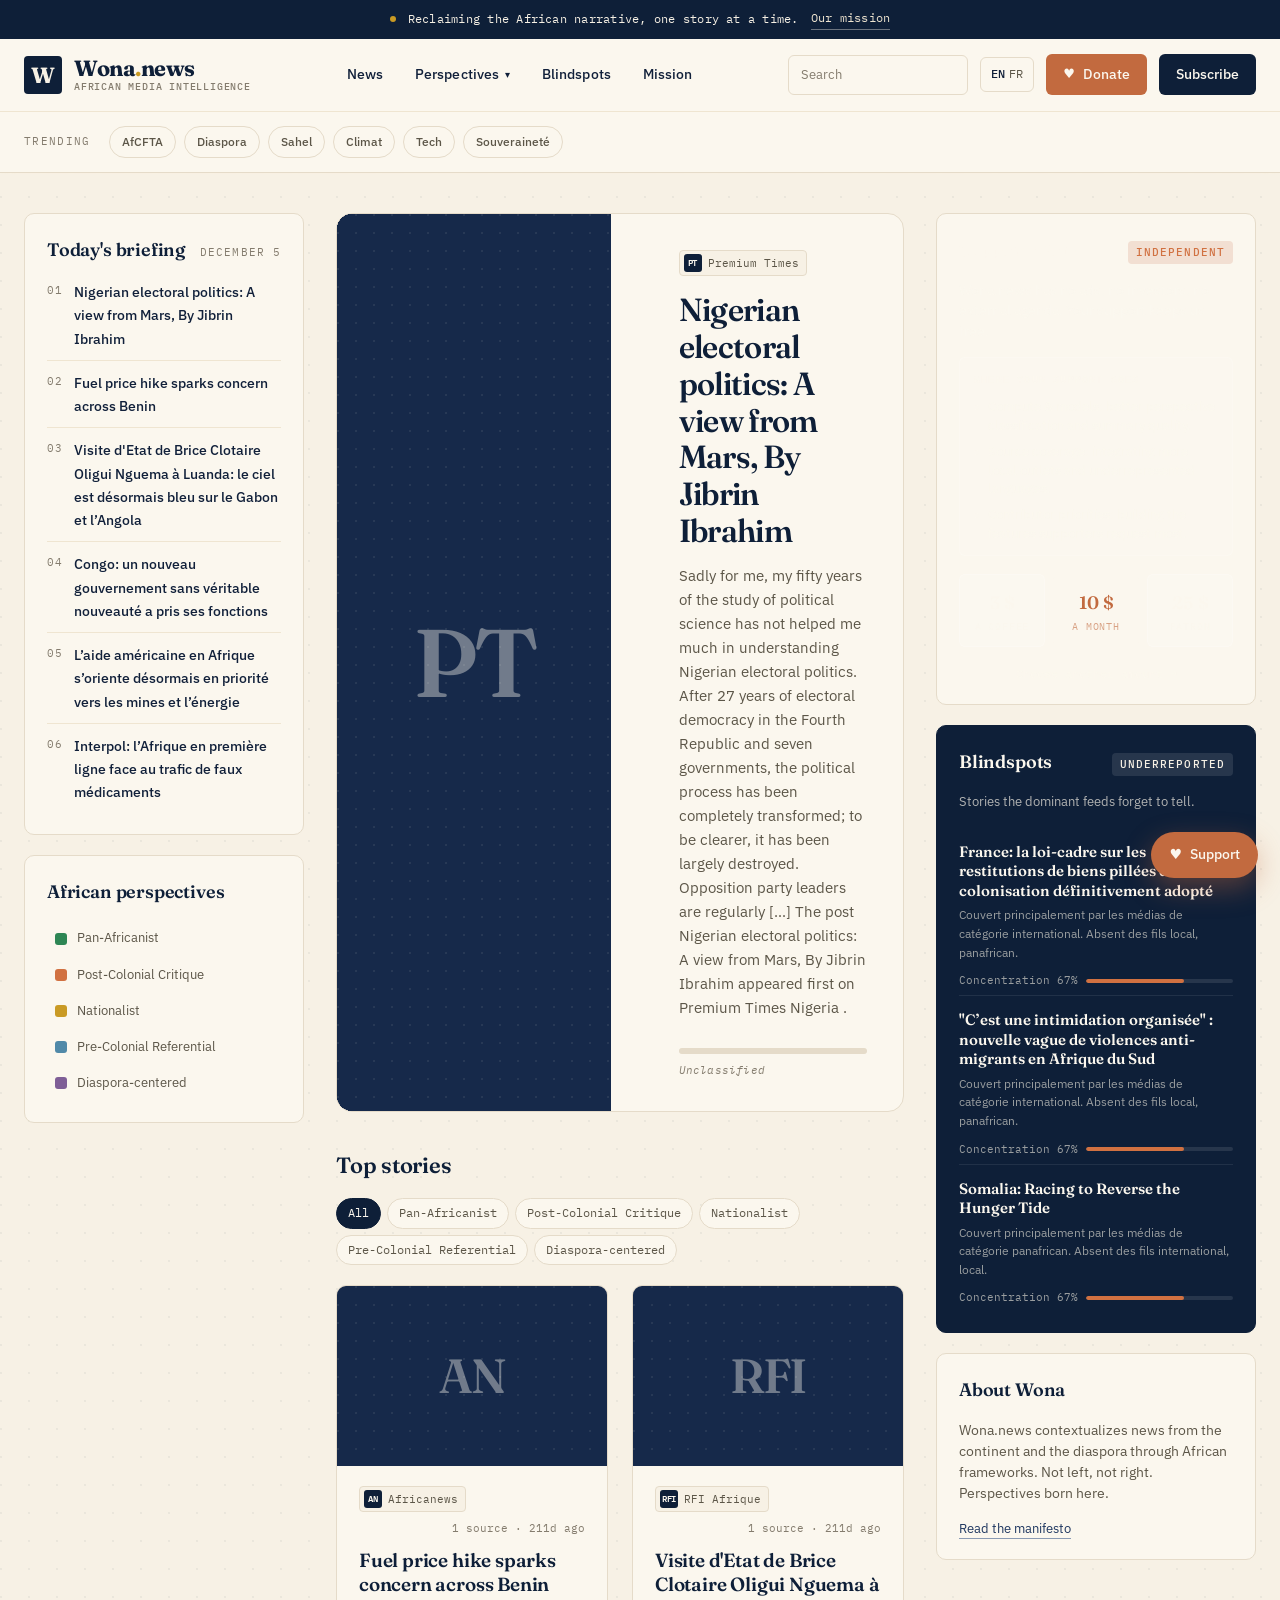
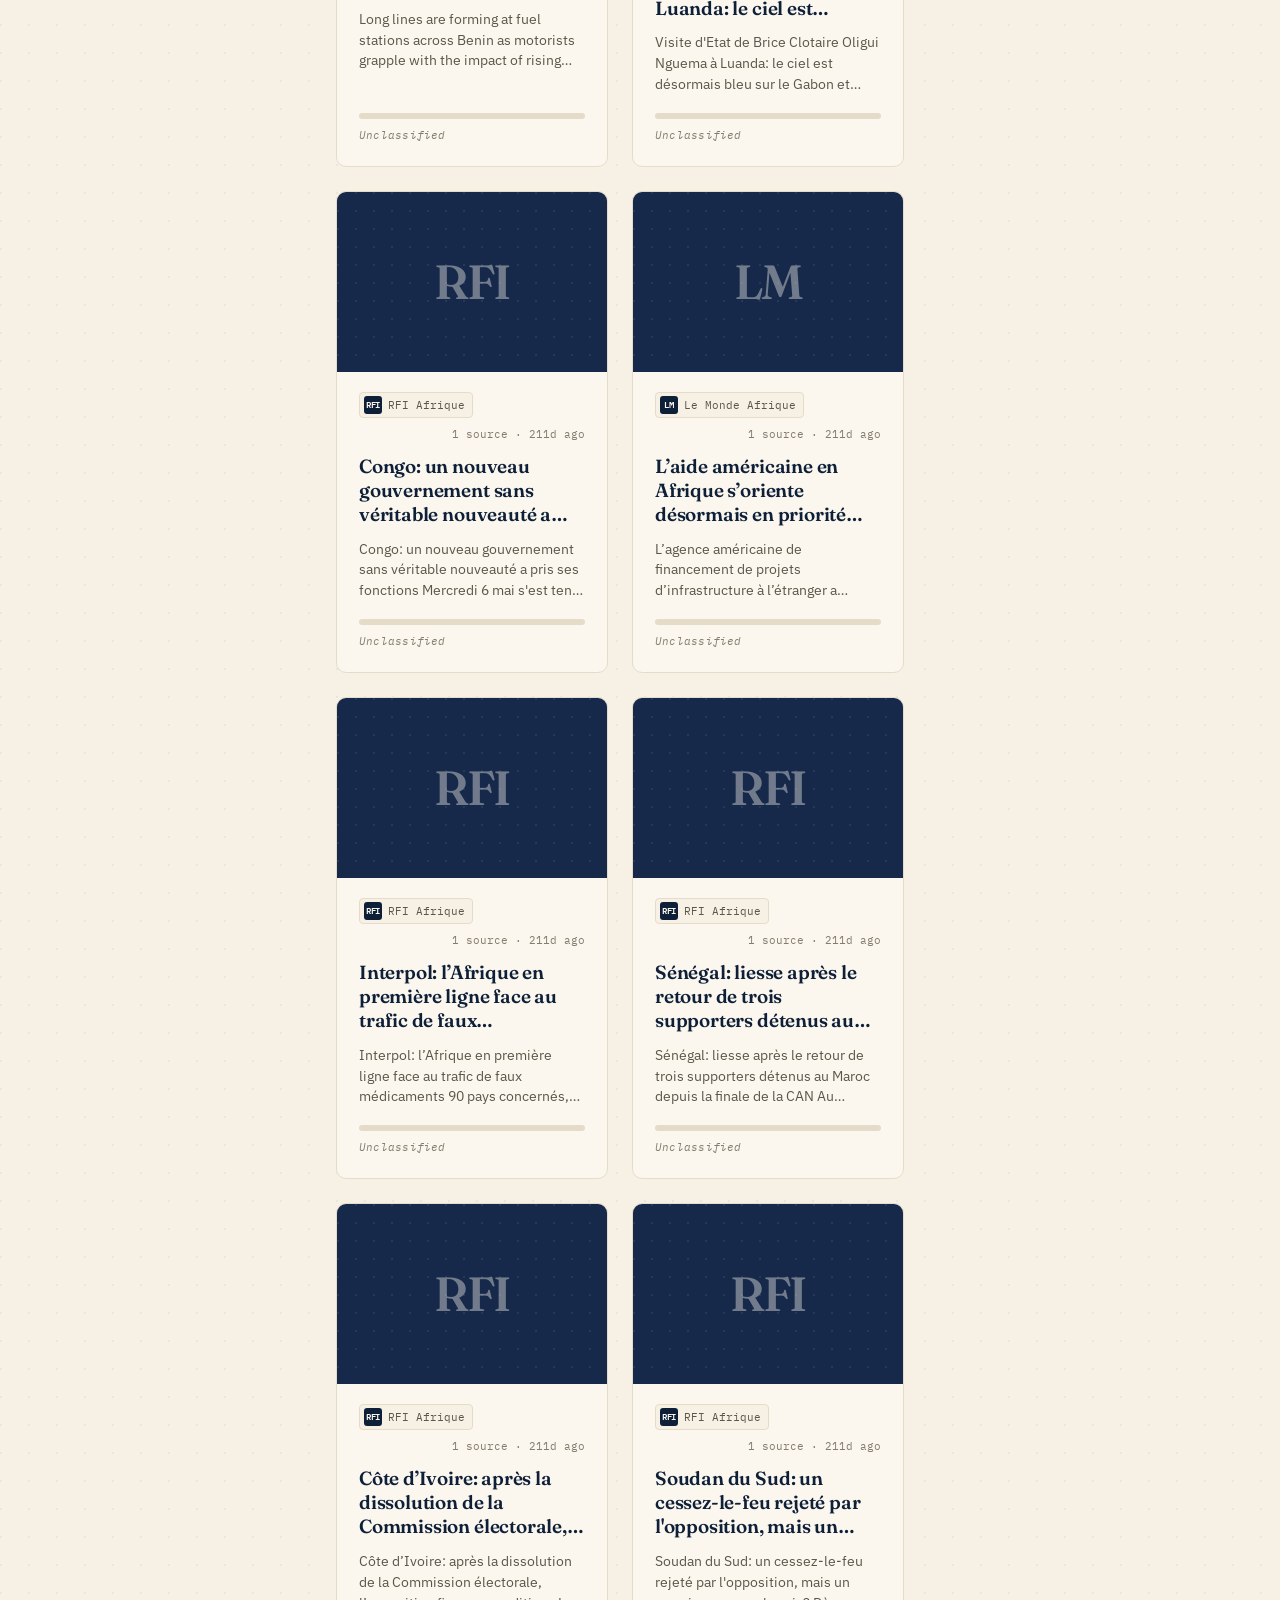
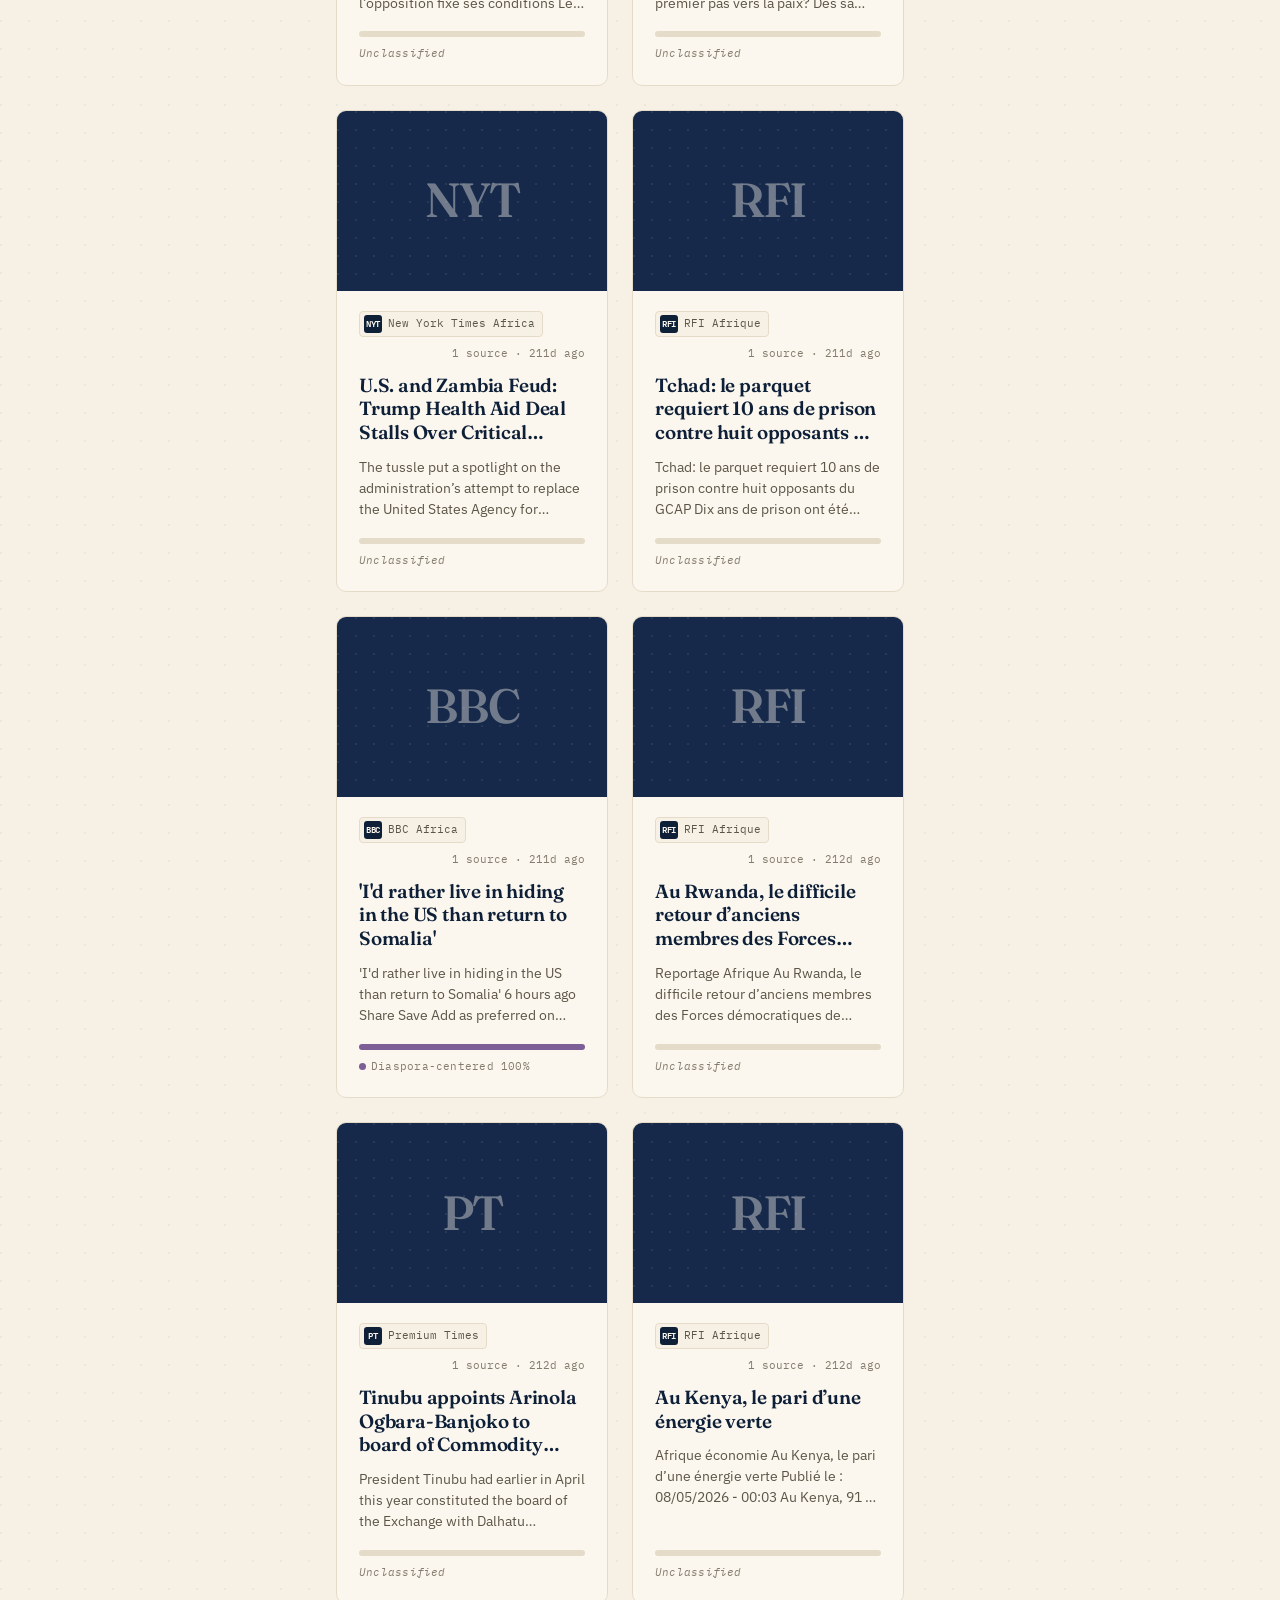
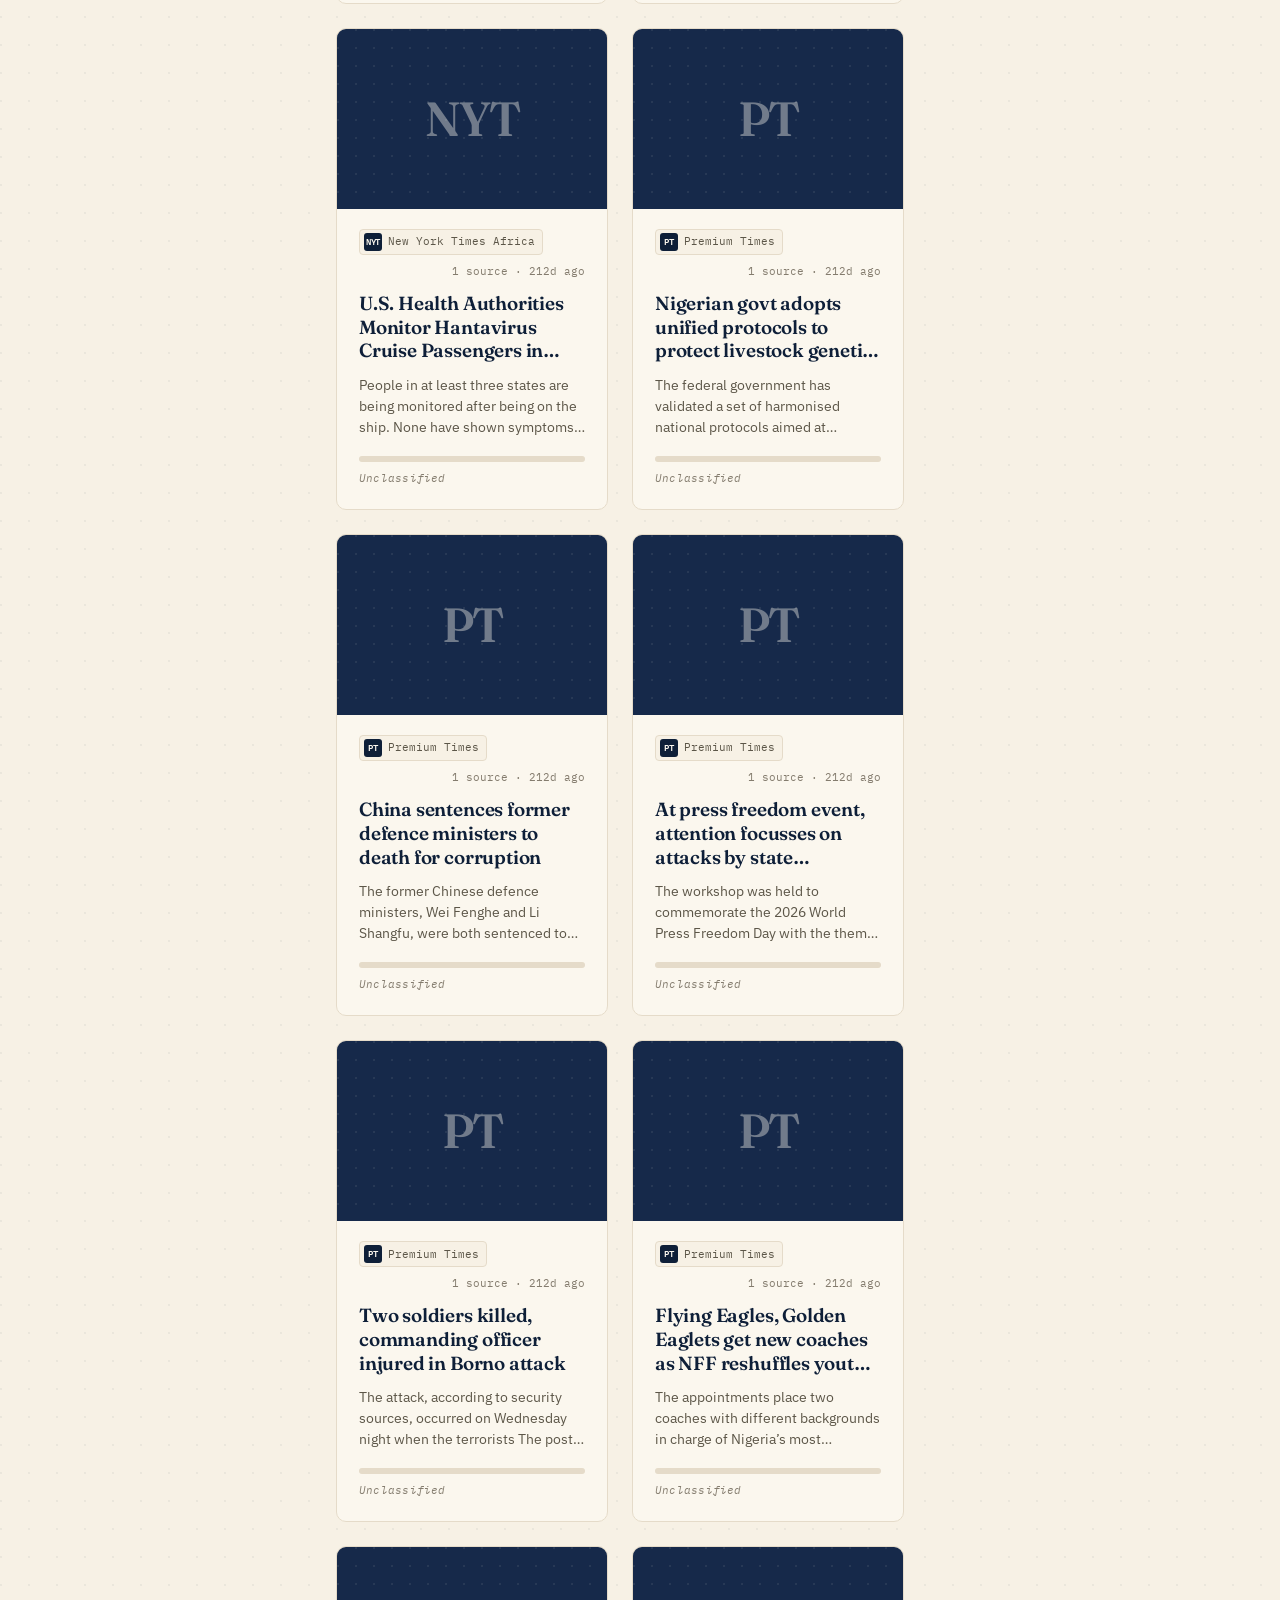
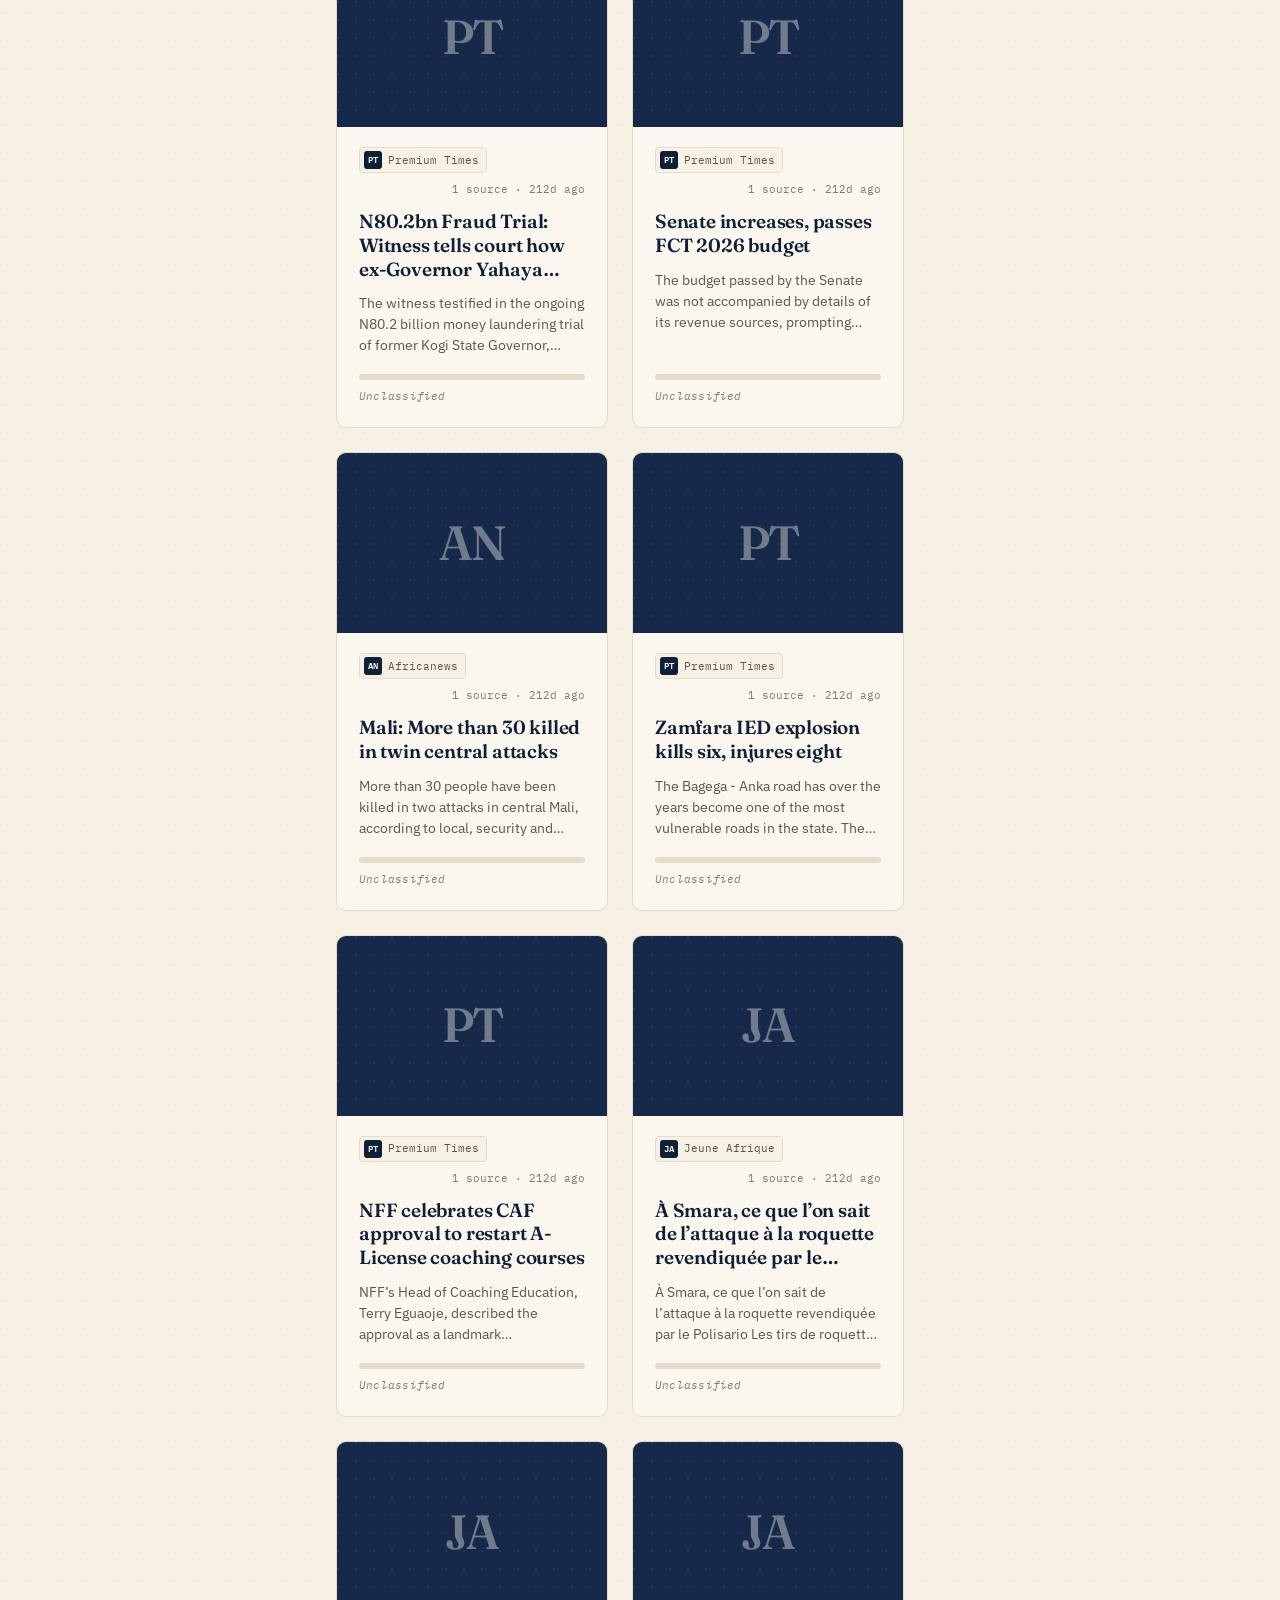
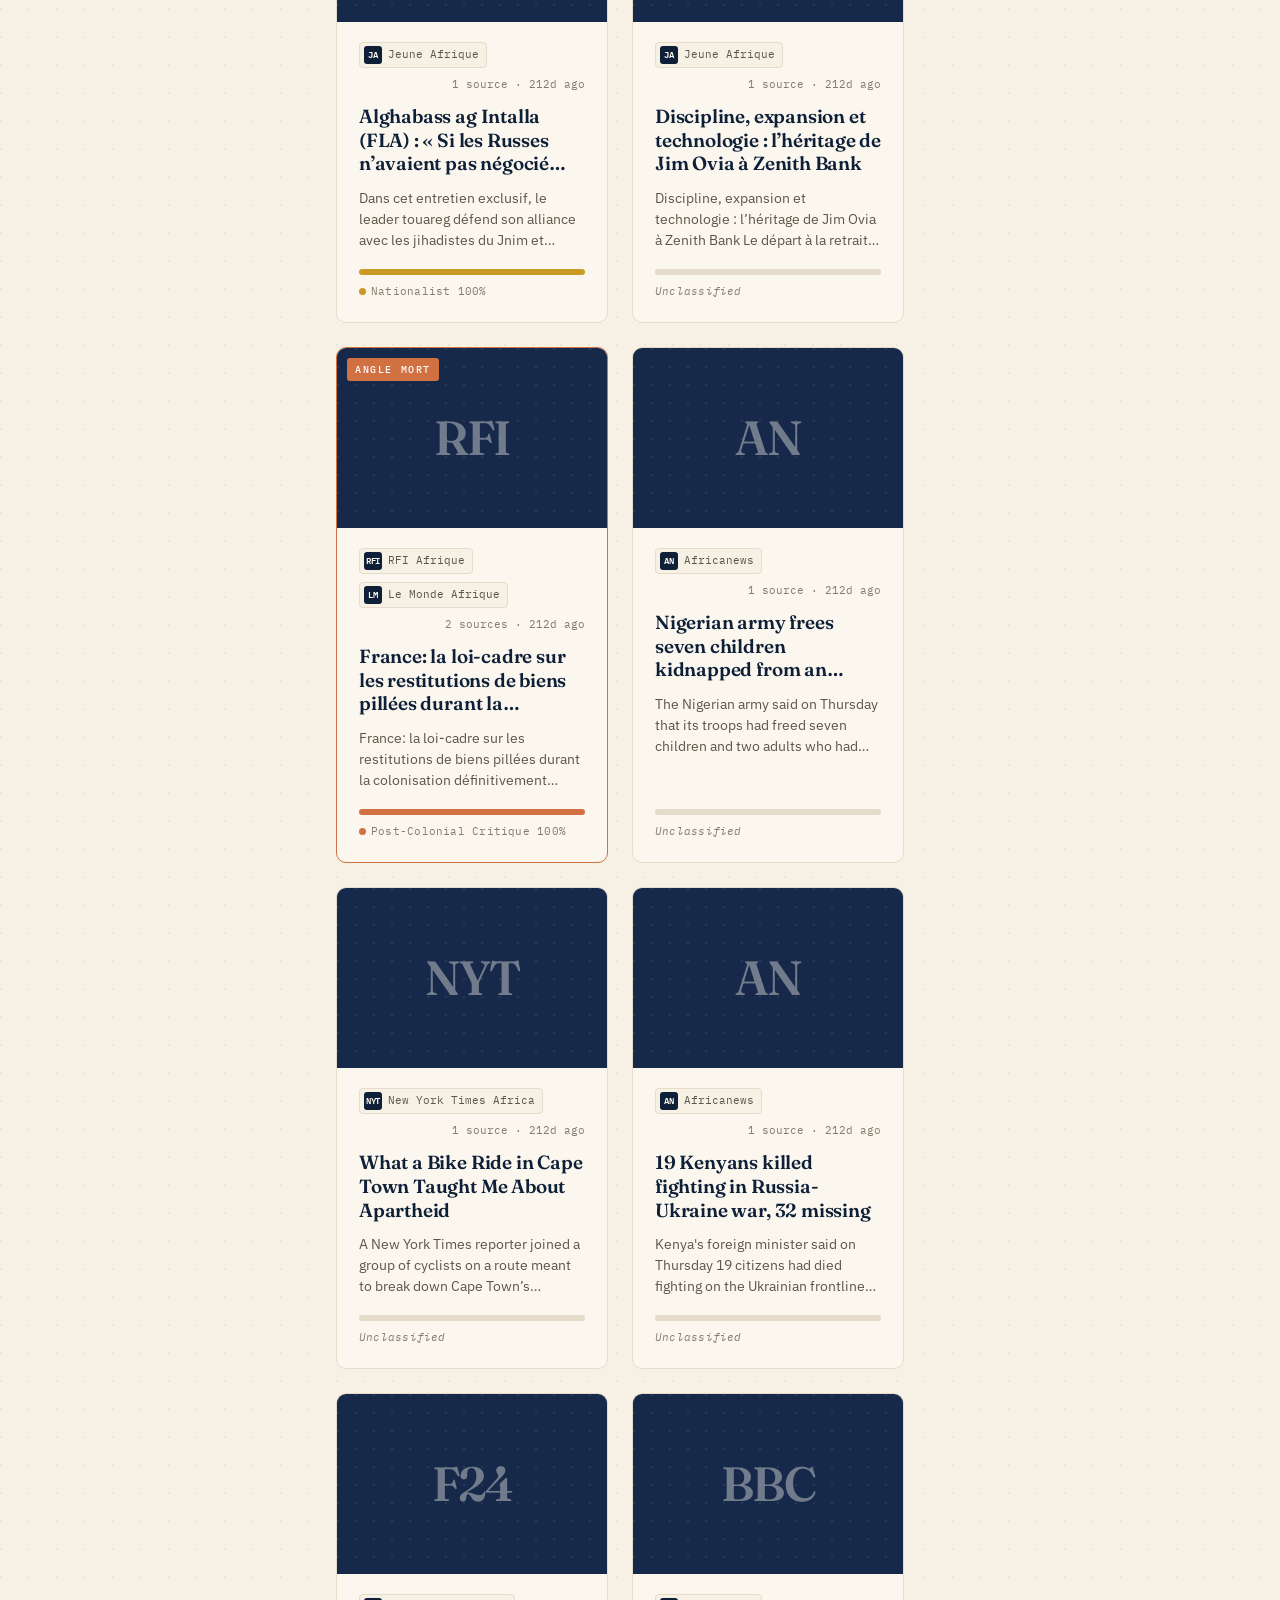
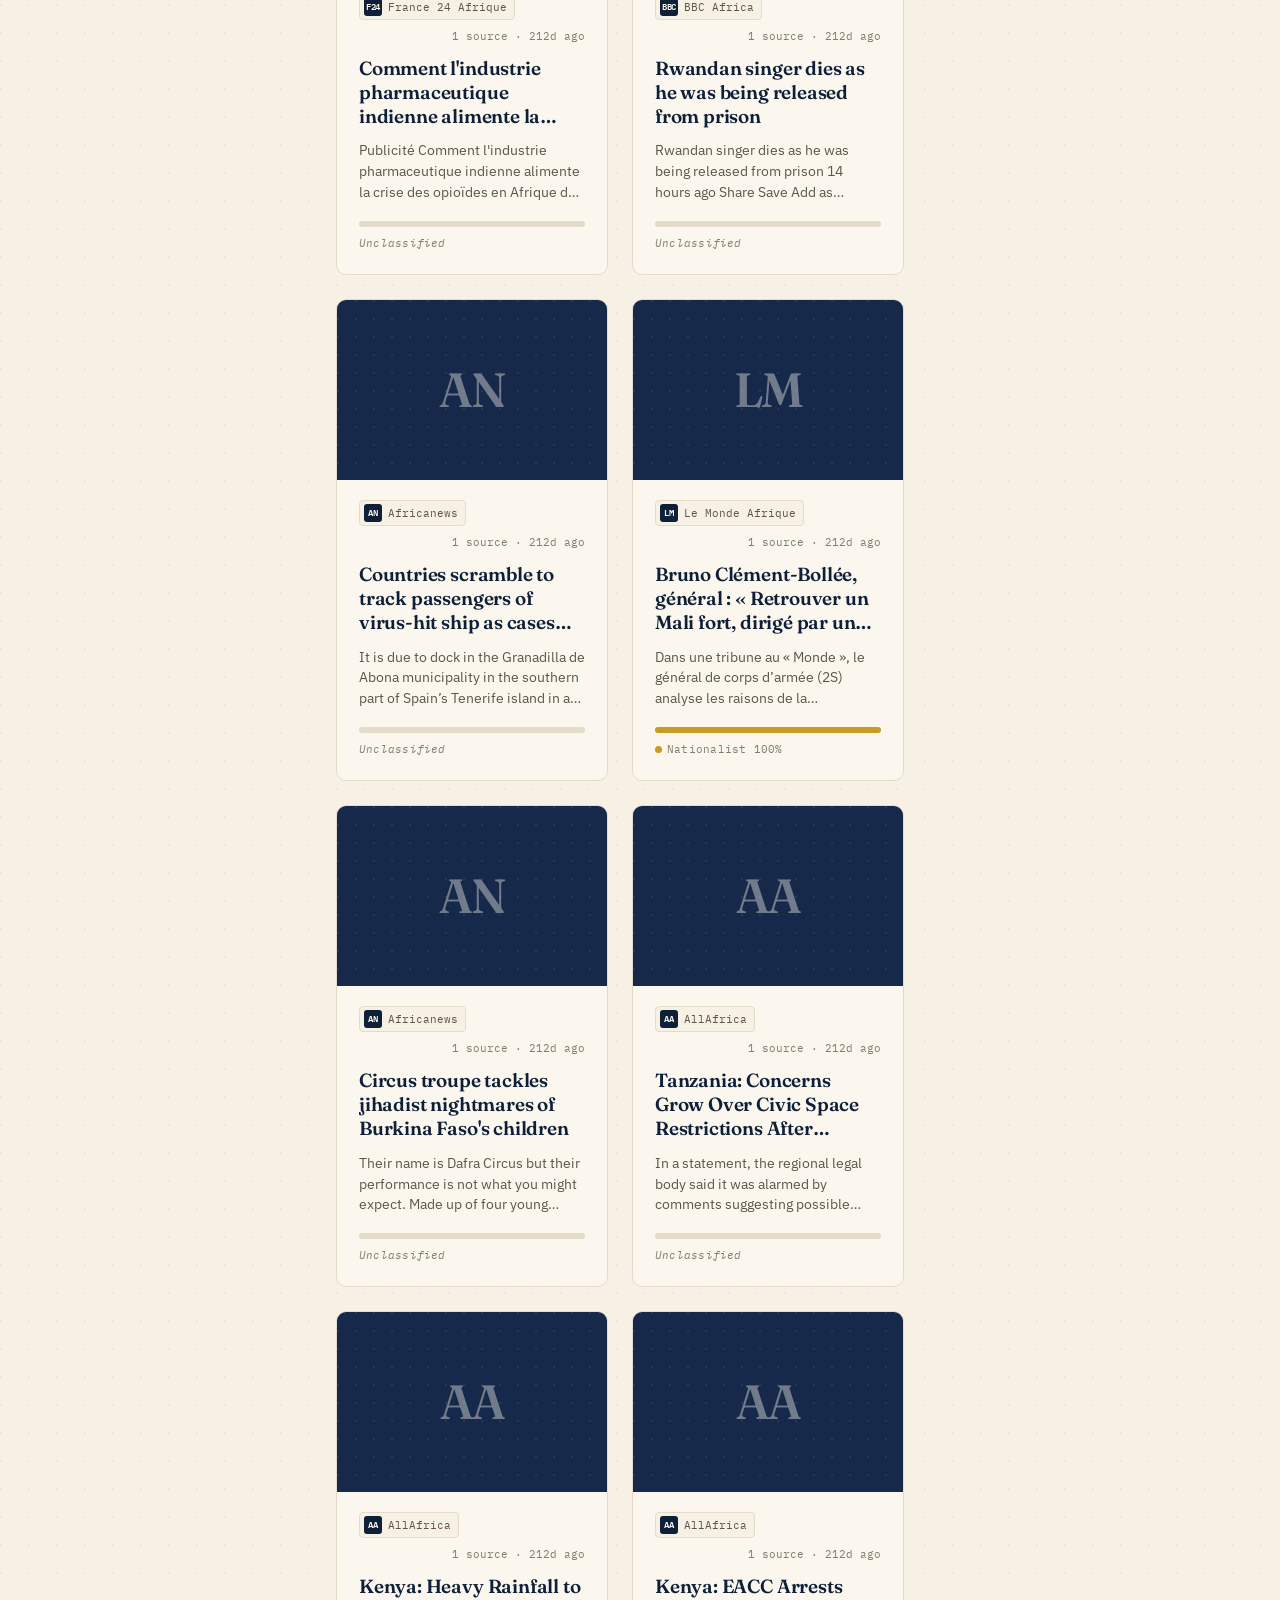
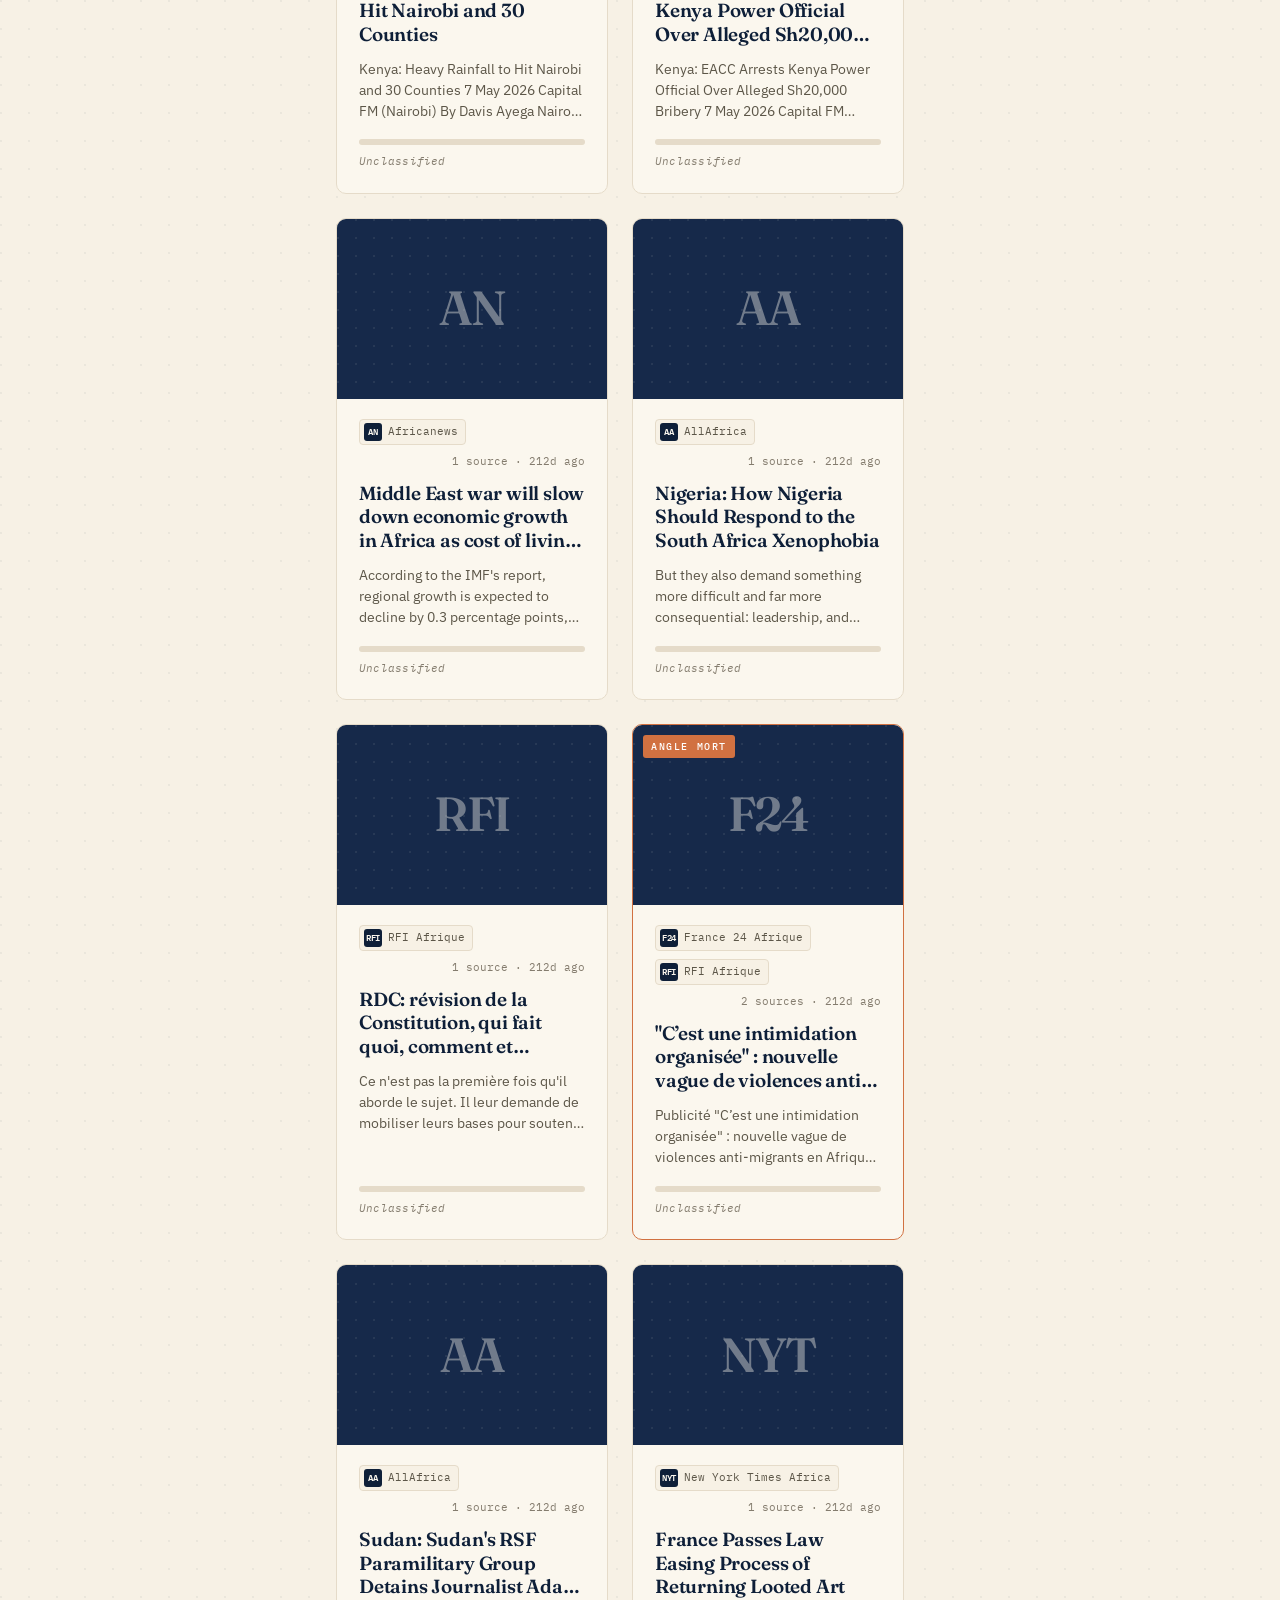
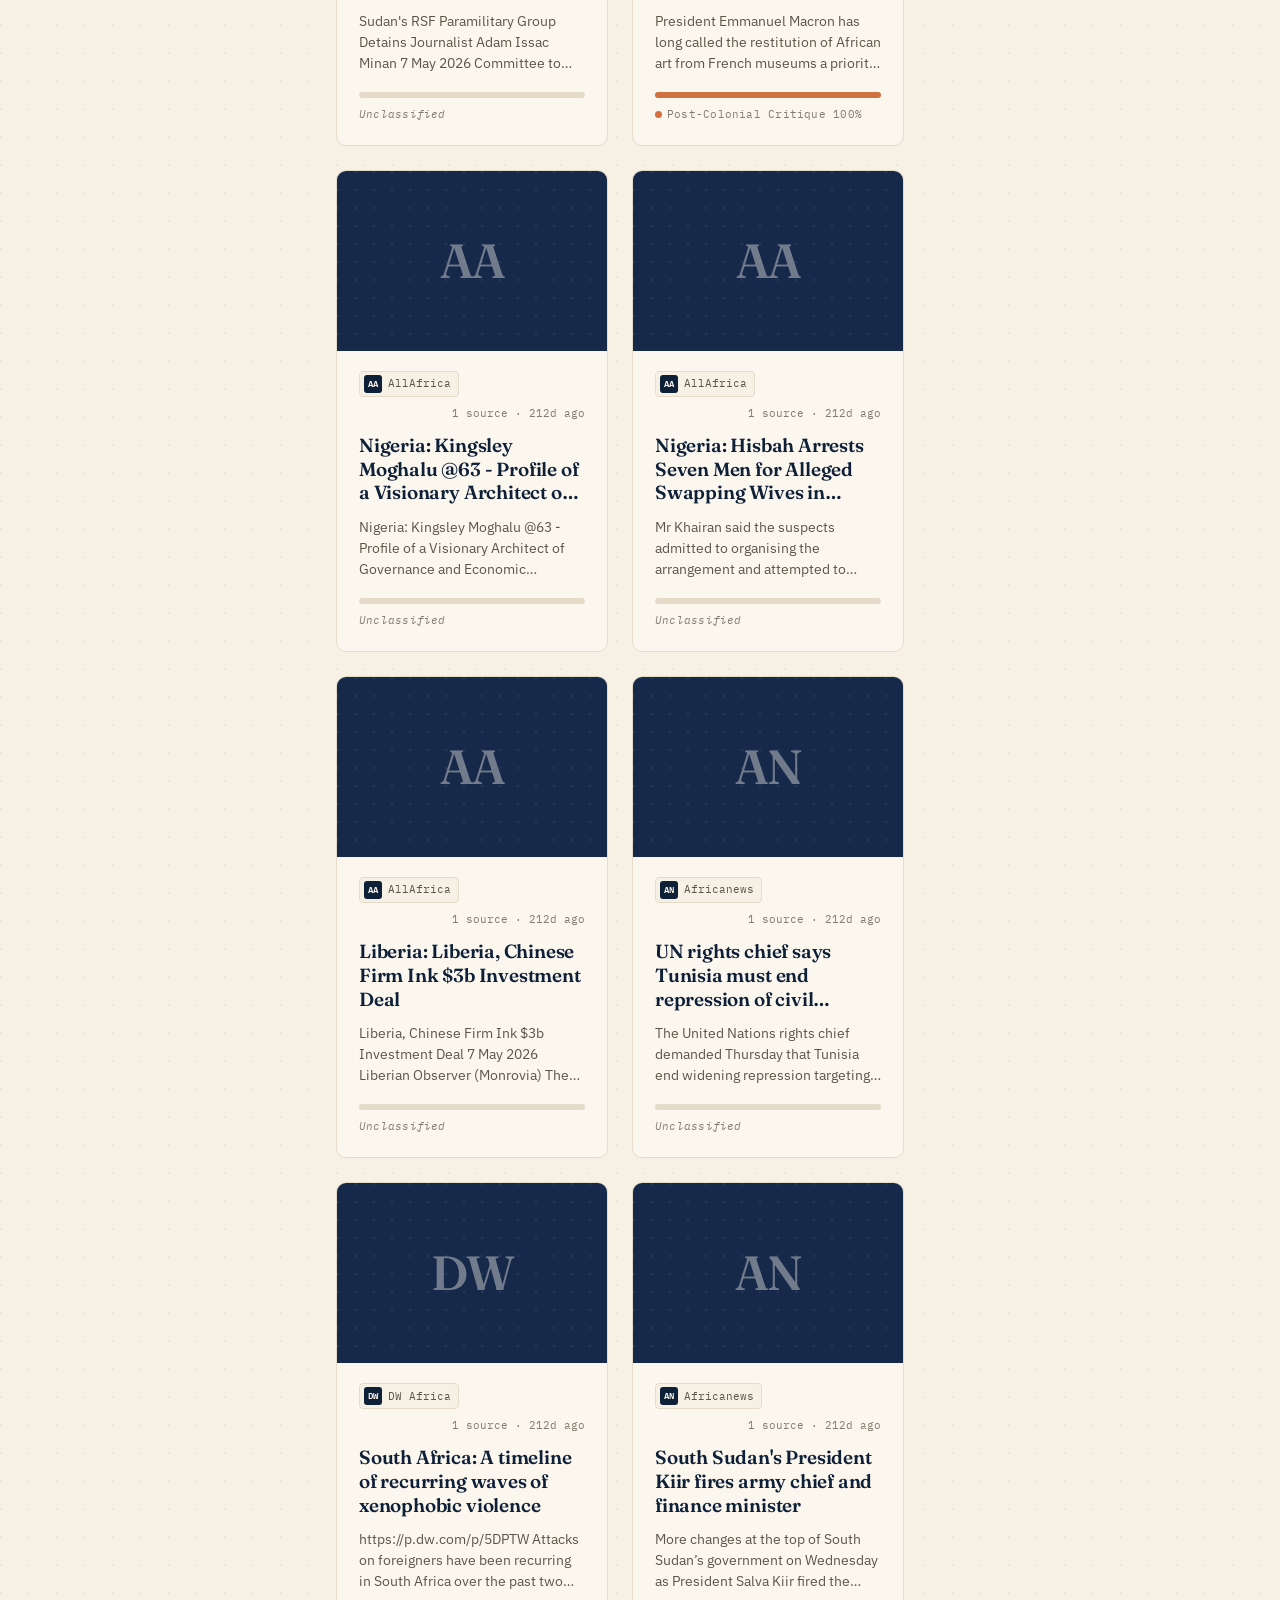
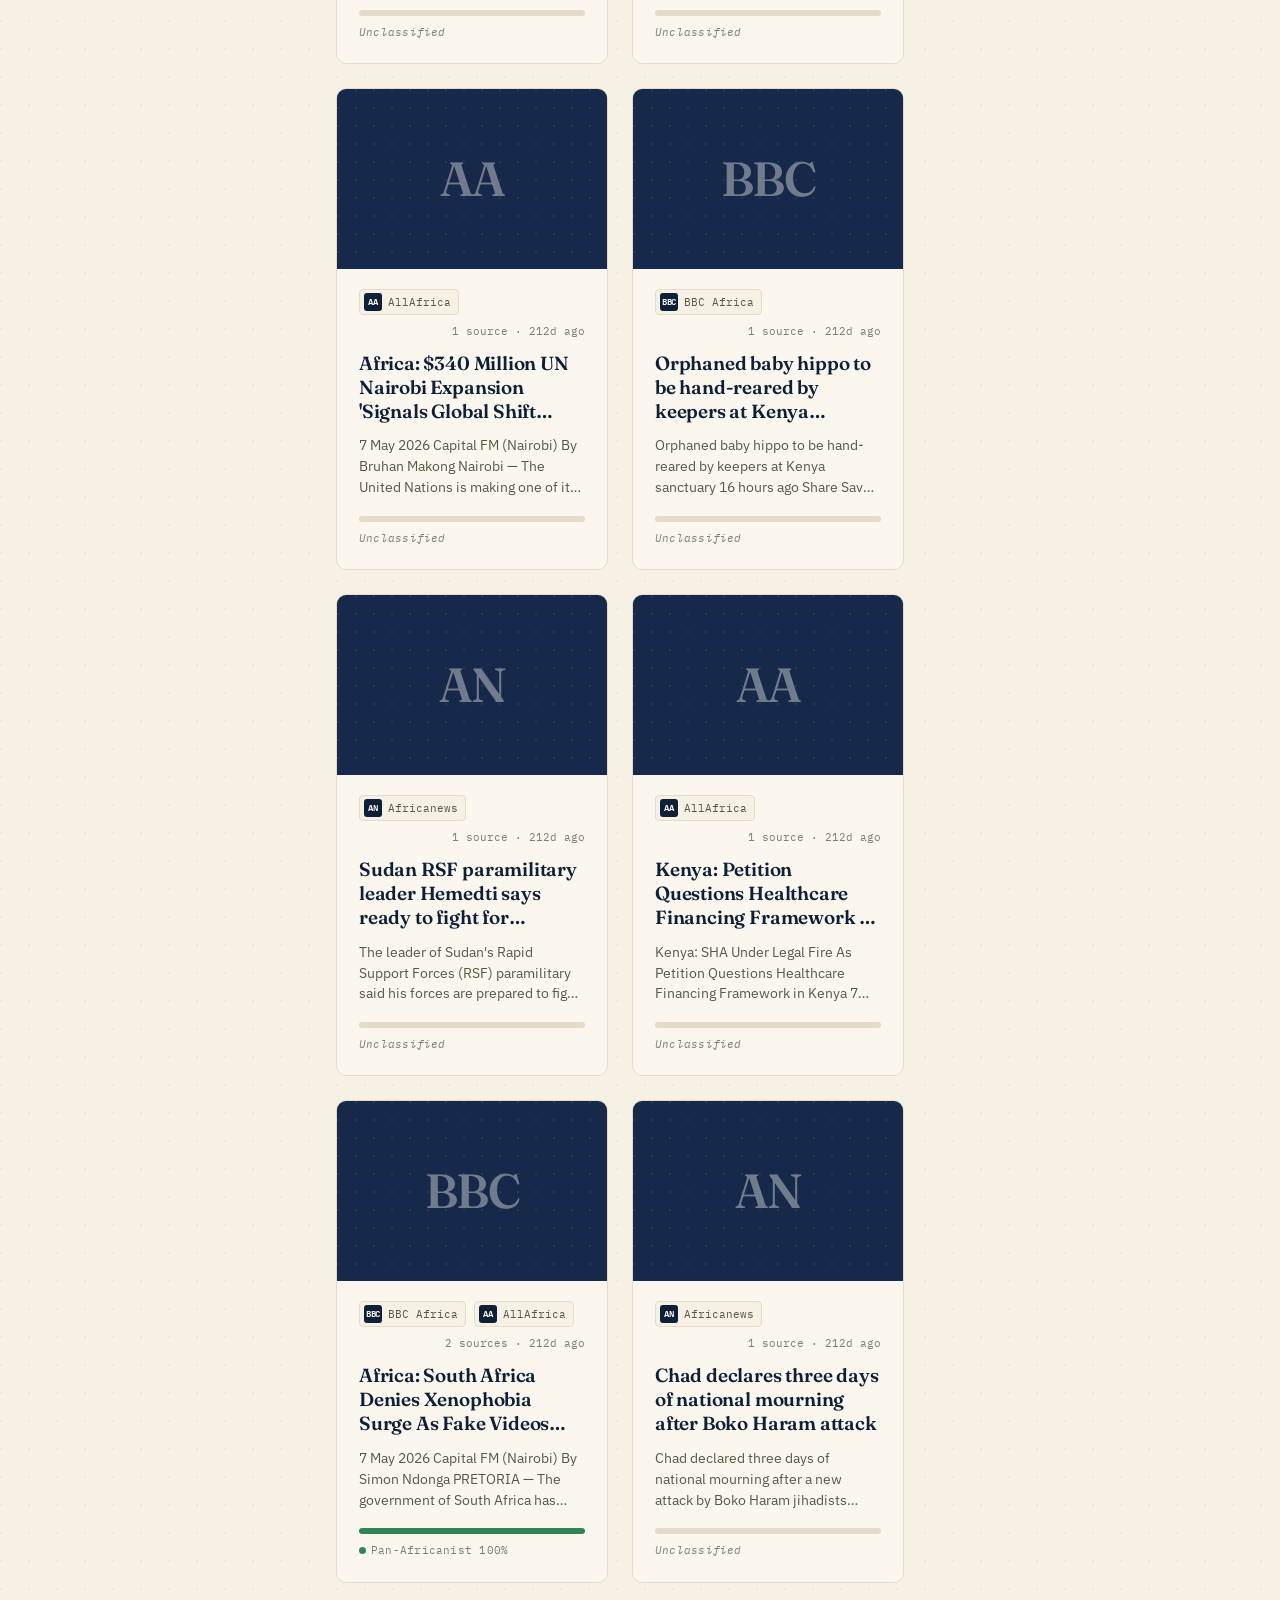
==== frontend/index.html @ 67f04a23 "wona-news mvp - fully automated news platform aggregation" ====
<!doctype html>
<html lang="fr">
<head>
  <meta charset="utf-8" />
  <meta name="viewport" content="width=device-width, initial-scale=1" />
  <title>Wona.news — Intelligence médiatique africaine</title>
  <meta name="description" content="Wona.news est une plateforme d'intelligence médiatique africaine. Aggrégation, analyse et contextualisation de l'actualité du continent et de la diaspora à travers des perspectives africaines." />

  <!-- Favicon: navy square with white W, matches the brand mark -->
  <link rel="icon" type="image/svg+xml" href="data:image/svg+xml,%3Csvg xmlns='http://www.w3.org/2000/svg' viewBox='0 0 100 100'%3E%3Crect width='100' height='100' rx='14' fill='%230E1F38'/%3E%3Ctext x='50' y='70' font-family='Georgia,serif' font-size='62' font-weight='700' fill='%23FBF7EE' text-anchor='middle'%3EW%3C/text%3E%3C/svg%3E" />
  <link rel="apple-touch-icon" href="data:image/svg+xml,%3Csvg xmlns='http://www.w3.org/2000/svg' viewBox='0 0 100 100'%3E%3Crect width='100' height='100' rx='14' fill='%230E1F38'/%3E%3Ctext x='50' y='70' font-family='Georgia,serif' font-size='62' font-weight='700' fill='%23FBF7EE' text-anchor='middle'%3EW%3C/text%3E%3C/svg%3E" />

  <link rel="preconnect" href="https://fonts.googleapis.com" />
  <link rel="preconnect" href="https://fonts.gstatic.com" crossorigin />
  <link href="https://fonts.googleapis.com/css2?family=Fraunces:opsz,wght@9..144,400;9..144,500;9..144,600;9..144,700;9..144,800&family=IBM+Plex+Mono:wght@400;500&family=IBM+Plex+Sans:wght@300;400;500;600;700&display=swap" rel="stylesheet" />

  <link rel="stylesheet" href="assets/styles.css" />
</head>
<body>

  <!-- Top ribbon -->
  <div class="ribbon">
    <span class="ribbon-mark"></span>
    <span data-i18n="ribbon.tagline">Reclaiming the African narrative, one story at a time.</span>
    <a href="#mission" class="ribbon-link" data-i18n="ribbon.cta">Notre mission</a>
  </div>

  <!-- Sticky header -->
  <header class="site-header">
    <div class="container header-inner">
      <a href="/" class="brand" aria-label="Wona.news">
        <span class="brand-mark">W</span>
        <span class="brand-text">
          <span class="brand-word">Wona<span class="brand-dot">.</span>news</span>
          <span class="brand-tagline" data-i18n="brand.tagline">Intelligence médiatique africaine</span>
        </span>
      </a>

      <nav class="primary-nav" aria-label="Navigation principale">
        <a href="#stories" class="nav-link" data-i18n="nav.news">Actualités</a>

        <div class="nav-dropdown" id="perspectives-dropdown">
          <button type="button" class="nav-link nav-link-toggle" aria-haspopup="true" aria-expanded="false" id="perspectives-toggle">
            <span data-i18n="nav.perspectives">Perspectives</span>
            <span class="nav-chevron" aria-hidden="true">▾</span>
          </button>
          <div class="dropdown-menu" id="perspectives-menu" role="menu">
            <p class="dropdown-eyebrow" data-i18n="perspectives.eyebrow">Cinq perspectives africaines</p>
            <div class="dropdown-items" id="perspectives-items"></div>
            <button type="button" class="dropdown-clear" data-orientation="" data-i18n="perspectives.all">Toutes les perspectives</button>
          </div>
        </div>

        <a href="#blindspot" class="nav-link" data-i18n="nav.blindspots">Angles morts</a>
        <a href="#mission" class="nav-link" data-i18n="nav.mission">Mission</a>
      </nav>

      <div class="header-actions">
        <div class="search">
          <input type="search" id="search-input" data-i18n-placeholder="search.placeholder" placeholder="Rechercher" data-i18n-aria-label="search.placeholder" aria-label="Rechercher" />
        </div>
        <button class="lang-toggle" id="lang-toggle" aria-label="Switch language">
          <span class="lang-current">FR</span>
          <span class="lang-other">EN</span>
        </button>
        <a href="https://buymeacoffee.com/wonanews" target="_blank" rel="noopener" class="btn btn-donate">
          <span class="btn-donate-icon" aria-hidden="true">♥</span>
          <span data-i18n="btn.donate">Faire un don</span>
        </a>
        <a href="#subscribe" class="btn btn-primary" data-i18n="btn.subscribe">S'abonner</a>
      </div>
    </div>

    <div class="container topic-strip" id="themes" aria-label="Thèmes en tendance">
      <span class="topic-strip-label" data-i18n="topics.label">En tendance</span>
      <div class="topic-chips" id="topic-chips"></div>
    </div>
  </header>

  <main class="container main-grid">

    <aside class="col-left" data-i18n-aria-label="briefing.title" aria-label="Briefing du jour">
      <section class="panel">
        <header class="panel-head">
          <h2 class="panel-title" data-i18n="briefing.title">Briefing du jour</h2>
          <span class="panel-date" id="briefing-date"></span>
        </header>
        <ol class="briefing-list" id="briefing-list"></ol>
      </section>

      <section class="panel" id="perspectives">
        <header class="panel-head">
          <h2 class="panel-title" data-i18n="perspectives.panelTitle">Perspectives africaines</h2>
        </header>
        <ul class="orientation-legend" id="orientation-legend"></ul>
      </section>
    </aside>

    <section class="col-center" id="stories" data-i18n-aria-label="stories.aria" aria-label="Histoires">

      <article class="featured" id="featured-story"></article>

      <div class="section-head">
        <h2 class="section-title" data-i18n="stories.headline">À la une</h2>
        <div class="section-filters" id="orientation-filters"></div>
      </div>

      <div class="story-grid" id="story-grid"></div>

      <div class="empty-state" id="empty-state" hidden data-i18n="stories.empty">
        Aucune histoire ne correspond à vos filtres.
      </div>
    </section>

    <aside class="col-right" id="blindspot" data-i18n-aria-label="blindspot.title" aria-label="Angles morts">

      <!-- DONATE panel -->
      <section class="panel panel-donate" id="donate">
        <header class="panel-head">
          <h2 class="panel-title" data-i18n="donate.title">Soutenir Wona</h2>
          <span class="panel-tag panel-tag-donate" data-i18n="donate.tag">Indépendant</span>
        </header>
        <p class="donate-lede" data-i18n="donate.lede">
          Wona.news est sans publicité, sans investisseur, sans agenda externe.
          Votre soutien nous garde libres.
        </p>

        <!-- Where your support goes -->
        <div class="donate-allocation">
          <h3 class="donate-allocation-title" data-i18n="donate.allocation.title">Où va votre contribution</h3>
          <ul class="donate-allocation-list">
            <li data-i18n="donate.allocation.compute">Calcul & modèles : améliorer la classification des perspectives et la qualité des résumés.</li>
            <li data-i18n="donate.allocation.coverage">Couverture des sources : intégrer plus de médias locaux et de langues sous-représentées.</li>
            <li data-i18n="donate.allocation.features">Priorités des contributeurs : développer en priorité les fonctionnalités les plus demandées.</li>
          </ul>
        </div>

        <div class="donate-tiers">
          <a href="https://buymeacoffee.com/wonanews" class="donate-tier" target="_blank" rel="noopener">
            <span class="donate-tier-amount">3 $</span>
            <span class="donate-tier-label" data-i18n="donate.tier1">un café</span>
          </a>
          <a href="https://buymeacoffee.com/wonanews" class="donate-tier donate-tier-featured" target="_blank" rel="noopener">
            <span class="donate-tier-amount">10 $</span>
            <span class="donate-tier-label" data-i18n="donate.tier2">un mois</span>
          </a>
          <a href="https://buymeacoffee.com/wonanews" class="donate-tier" target="_blank" rel="noopener">
            <span class="donate-tier-amount">25 $</span>
            <span class="donate-tier-label" data-i18n="donate.tier3">soutien</span>
          </a>
        </div>
        <a href="https://buymeacoffee.com/wonanews" class="donate-custom" target="_blank" rel="noopener" data-i18n="donate.custom">
          Choisir un autre montant →
        </a>
      </section>

      <section class="panel panel-blindspot">
        <header class="panel-head">
          <h2 class="panel-title" data-i18n="blindspot.title">Angles morts</h2>
          <span class="panel-tag" data-i18n="blindspot.tag">Sous-couvert</span>
        </header>
        <p class="panel-lede" data-i18n="blindspot.lede">Les histoires que les fils dominants oublient de raconter.</p>
        <div id="blindspot-list"></div>
      </section>

      <section class="panel" id="about">
        <header class="panel-head">
          <h2 class="panel-title" data-i18n="about.title">À propos de Wona</h2>
        </header>
        <p class="about-copy" data-i18n="about.copy">
          Wona.news contextualise l'actualité du continent et de la diaspora à travers des grilles de lecture africaines.
          Pas de gauche, pas de droite. Des perspectives nées ici.
        </p>
        <a href="#mission" class="text-link" data-i18n="about.cta">Lire le manifeste</a>
      </section>
    </aside>

  </main>

  <section class="mission" id="mission">
    <div class="container mission-inner">
      <p class="mission-eyebrow" data-i18n="mission.eyebrow">Notre engagement</p>
      <h2 class="mission-headline" data-i18n-html="mission.headline">
        Reprendre le récit africain.<br />
        Le contextualiser. Le diffuser.
      </h2>
      <p class="mission-body" data-i18n="mission.body">
        Wona.news aggrège des sources africaines et internationales,
        produit des résumés courts et lisibles,
        et révèle l'orientation idéologique de chaque récit
        à travers cinq perspectives africaines.
      </p>
      <a href="https://buymeacoffee.com/wonanews" target="_blank" rel="noopener" class="mission-cta" data-i18n="mission.cta">
        Soutenir le projet →
      </a>
    </div>
  </section>

  <!-- Subscribe / Newsletter (Buttondown) -->
  <section class="subscribe" id="subscribe">
    <div class="container subscribe-inner">
      <div>
        <h2 class="subscribe-title" data-i18n="subscribe.title">Le briefing Wona, chaque matin.</h2>
        <p class="subscribe-body" data-i18n="subscribe.body">Recevez chaque matin une synthèse de l'actualité africaine, contextualisée et classée par perspective.</p>
      </div>
      <!--
        Buttondown embed form. Replace REPLACE_WITH_YOUR_BUTTONDOWN_USERNAME below
        with your real username after signing up at https://buttondown.com/register
        Free up to 100 subscribers, no API key needed.
      -->
      <form
        class="subscribe-form"
        action="https://buttondown.com/api/emails/embed-subscribe/wonanews"
        method="post"
        target="popupwindow"
      >
        <input
          type="email"
          name="email"
          required
          data-i18n-placeholder="subscribe.placeholder"
          placeholder="vous@example.com"
          aria-label="Email"
        />
        <input type="hidden" name="tag" value="wona-news-frontend" />
        <button type="submit" class="btn btn-primary" data-i18n="btn.subscribe">S'abonner</button>
      </form>
    </div>
  </section>

  <footer class="site-footer">
    <div class="container footer-grid">
      <div class="footer-brand">
        <span class="brand-word">Wona<span class="brand-dot">.</span>news</span>
        <p data-i18n="footer.brandTagline">Plateforme d'intelligence médiatique africaine.</p>
      </div>
      <div class="footer-col">
        <h3 data-i18n="footer.platform">Plateforme</h3>
        <ul>
          <li><a href="#stories" data-i18n="nav.news">Actualités</a></li>
          <li><a href="#blindspot" data-i18n="nav.blindspots">Angles morts</a></li>
          <li><a href="#perspectives" data-i18n="nav.perspectives">Perspectives</a></li>
        </ul>
      </div>
      <div class="footer-col">
        <h3 data-i18n="footer.support">Soutenir</h3>
        <ul>
          <li><a href="https://buymeacoffee.com/wonanews" target="_blank" rel="noopener" data-i18n="btn.donate">Faire un don</a></li>
          <li><a href="#subscribe" data-i18n="footer.newsletter">S'abonner à la newsletter</a></li>
        </ul>
      </div>
      <div class="footer-col">
        <h3 data-i18n="footer.method">Méthode</h3>
        <ul>
          <li><a href="#mission" data-i18n="footer.manifesto">Manifeste</a></li>
          <li><a href="#about" data-i18n="footer.methodology">Méthodologie</a></li>
          <li><a href="#about" data-i18n="footer.sources">Sources</a></li>
        </ul>
      </div>
      <div class="footer-col">
        <h3 data-i18n="footer.contact">Contact</h3>
        <ul>
          <li><a href="mailto:wonanews@proton.me">wonanews@proton.me</a></li>
          <li><a href="#">Twitter</a></li>
          <li><a href="#">LinkedIn</a></li>
        </ul>
      </div>
    </div>
    <div class="container footer-bottom">
      <span>© 2026 Wona.news</span>
      <span data-i18n="footer.tagline">Indépendant. Continental. Diasporique.</span>
    </div>
  </footer>

  <a href="https://buymeacoffee.com/wonanews" target="_blank" rel="noopener" class="floating-donate" aria-label="Faire un don">
    <span class="floating-donate-icon">♥</span>
    <span class="floating-donate-label" data-i18n="floating.support">Soutenir</span>
  </a>

  <script src="assets/app.js" defer></script>
</body>
</html>
---- frontend/assets/styles.css ----
/* ============================================================================
   Wona.news stylesheet
   Editorial. African-centered. Warm. Intentional.
   No Tailwind. No CDNs beyond fonts.
   ========================================================================= */

:root {
  /* Sand backgrounds, warmer than off-white */
  --sand-50:  #FBF7EE;
  --sand-100: #F7F1E5;
  --sand-200: #EFE5D1;
  --sand-300: #E5DBC9;
  --sand-400: #D8CAB1;

  /* Deep editorial navy */
  --navy-900: #0E1F38;
  --navy-800: #16294A;
  --navy-700: #1F3760;
  --navy-500: #4A5F82;
  --navy-300: #8A9AB3;

  /* Warm earth accents */
  --clay-500: #C26A3F;
  --ochre-500: #C99A24;

  /* Text */
  --ink:       #11203A;
  --ink-muted: #5C5648;
  --ink-soft:  #847C6E;

  /* Orientation palette, refined warmer than v2/v3 */
  --o-panafricaniste:           #2D8654;
  --o-panafricaniste-soft:      #DDEBE2;
  --o-post-colonial-critique:   #D17141;
  --o-post-colonial-critique-soft: #F2DFD2;
  --o-nationaliste:             #C99A24;
  --o-nationaliste-soft:        #F1E7CB;
  --o-pre-colonial-referentiel: #5089A8;
  --o-pre-colonial-referentiel-soft: #DDE7EE;
  --o-diaspora:                 #7E5E96;
  --o-diaspora-soft:            #E4DCEC;
  --o-post-colonial:            #8B6F47;

  /* System */
  --radius-sm: 6px;
  --radius:    10px;
  --radius-lg: 16px;
  --shadow-sm: 0 1px 2px rgba(14, 31, 56, 0.04), 0 0 0 1px rgba(14, 31, 56, 0.04);
  --shadow:    0 6px 24px rgba(14, 31, 56, 0.06), 0 0 0 1px rgba(14, 31, 56, 0.04);
  --shadow-lg: 0 18px 50px rgba(14, 31, 56, 0.08), 0 0 0 1px rgba(14, 31, 56, 0.04);

  /* Typography */
  --font-display: "Fraunces", Georgia, "Times New Roman", serif;
  --font-body:    "IBM Plex Sans", system-ui, -apple-system, "Segoe UI", Roboto, sans-serif;
  --font-mono:    "IBM Plex Mono", "SF Mono", Menlo, Consolas, monospace;
}

/* Reset */
*, *::before, *::after { box-sizing: border-box; }
html, body { margin: 0; padding: 0; }
html {
  scroll-behavior: smooth;
  /* Header (72px) + topic strip (~52px) + breathing room. Lands targets below the sticky bar. */
  scroll-padding-top: 140px;
}
img { max-width: 100%; display: block; }
button { font: inherit; cursor: pointer; }
a { color: inherit; }
ul, ol { margin: 0; padding: 0; list-style: none; }

/* Base */
body {
  font-family: var(--font-body);
  font-size: 15px;
  line-height: 1.55;
  color: var(--ink);
  background-color: var(--sand-100);
  background-image:
    radial-gradient(circle at 1px 1px, rgba(17, 32, 58, 0.05) 1px, transparent 0);
  background-size: 28px 28px;
  -webkit-font-smoothing: antialiased;
  text-rendering: optimizeLegibility;
}

.container {
  max-width: 1280px;
  margin: 0 auto;
  padding: 0 24px;
}

/* ============================================================================
   Top ribbon
   ========================================================================= */
.ribbon {
  display: flex;
  align-items: center;
  justify-content: center;
  gap: 12px;
  padding: 9px 16px;
  background: var(--navy-900);
  color: var(--sand-100);
  font-size: 12px;
  font-family: var(--font-mono);
  letter-spacing: 0.02em;
}
.ribbon-mark {
  width: 6px; height: 6px; border-radius: 50%;
  background: var(--o-nationaliste);
}
.ribbon-link {
  color: var(--sand-200);
  border-bottom: 1px solid rgba(247, 241, 229, 0.4);
  text-decoration: none;
  padding-bottom: 1px;
}
.ribbon-link:hover { color: white; border-color: white; }

/* ============================================================================
   Header
   ========================================================================= */
.site-header {
  position: sticky;
  top: 0;
  z-index: 50;
  background: var(--sand-50);
  border-bottom: 1px solid var(--sand-300);
  backdrop-filter: saturate(140%) blur(8px);
}
.header-inner {
  display: flex;
  align-items: center;
  justify-content: space-between;
  gap: 32px;
  height: 72px;
}

.brand {
  display: flex;
  align-items: center;
  gap: 12px;
  text-decoration: none;
  color: var(--navy-900);
}
.brand-mark {
  width: 38px; height: 38px;
  display: grid; place-items: center;
  background: var(--navy-900);
  color: var(--sand-100);
  font-family: var(--font-display);
  font-weight: 700;
  font-size: 22px;
  border-radius: 4px;
  letter-spacing: -0.04em;
  flex-shrink: 0;
}
.brand-text {
  display: flex;
  flex-direction: column;
  line-height: 1;
  gap: 3px;
}
.brand-word {
  font-family: var(--font-display);
  font-weight: 700;
  font-size: 22px;
  letter-spacing: -0.02em;
  font-variation-settings: "opsz" 30;
  line-height: 1;
}
.brand-dot { color: var(--o-nationaliste); }
.brand-tagline {
  font-family: var(--font-mono);
  font-size: 10px;
  letter-spacing: 0.08em;
  color: var(--ink-soft);
  text-transform: uppercase;
  font-weight: 500;
  white-space: nowrap;
}
@media (max-width: 1100px) {
  .brand-tagline { display: none; }
}

.primary-nav {
  display: flex;
  gap: 4px;
  align-items: center;
}
.nav-link {
  display: inline-flex;
  align-items: center;
  gap: 4px;
  text-decoration: none;
  color: var(--ink);
  font-size: 14px;
  font-weight: 500;
  letter-spacing: 0.005em;
  padding: 8px 14px;
  border-radius: var(--radius-sm);
  transition: background 0.15s ease, color 0.15s ease;
  background: transparent;
  border: 0;
  font-family: inherit;
  white-space: nowrap;
  cursor: pointer;
  position: relative;
}
.nav-link:hover {
  background: var(--sand-200);
  color: var(--navy-900);
}
.nav-link.is-active {
  background: var(--navy-900);
  color: var(--sand-50);
}

/* Dropdown */
.nav-dropdown {
  position: relative;
}
.nav-chevron {
  font-size: 10px;
  margin-left: 2px;
  transition: transform 0.18s ease;
  display: inline-block;
}
.nav-dropdown.is-open .nav-chevron {
  transform: rotate(180deg);
}
.dropdown-menu {
  position: absolute;
  top: calc(100% + 8px);
  left: 0;
  min-width: 280px;
  background: var(--sand-50);
  border: 1px solid var(--sand-300);
  border-radius: var(--radius);
  box-shadow: var(--shadow-lg);
  padding: 14px;
  opacity: 0;
  pointer-events: none;
  transform: translateY(-4px);
  transition: opacity 0.18s ease, transform 0.18s ease;
  z-index: 60;
}
.nav-dropdown.is-open .dropdown-menu {
  opacity: 1;
  pointer-events: auto;
  transform: translateY(0);
}
.dropdown-eyebrow {
  font-family: var(--font-mono);
  font-size: 10px;
  text-transform: uppercase;
  letter-spacing: 0.12em;
  color: var(--ink-soft);
  margin: 0 0 10px;
  padding: 0 8px;
}
.dropdown-items {
  display: flex;
  flex-direction: column;
}
.dropdown-item {
  display: flex;
  align-items: center;
  gap: 10px;
  padding: 9px 10px;
  background: transparent;
  border: 0;
  border-radius: var(--radius-sm);
  text-align: left;
  cursor: pointer;
  width: 100%;
  font-family: inherit;
  font-size: 14px;
  color: var(--ink);
  transition: background 0.15s ease;
}
.dropdown-item:hover {
  background: var(--sand-200);
}
.dropdown-item.is-active {
  background: var(--sand-200);
  font-weight: 500;
}
.dropdown-dot {
  width: 10px; height: 10px;
  border-radius: 50%;
  flex-shrink: 0;
}
.dropdown-item-name {
  flex: 1;
}
.dropdown-item-desc {
  font-size: 11px;
  color: var(--ink-soft);
  margin-top: 1px;
  font-family: var(--font-mono);
  letter-spacing: 0.02em;
}
.dropdown-item-text {
  display: flex;
  flex-direction: column;
  gap: 1px;
}
.dropdown-clear {
  display: block;
  width: 100%;
  margin-top: 8px;
  padding: 9px 10px;
  background: transparent;
  border: 0;
  border-top: 1px solid var(--sand-200);
  font-family: var(--font-mono);
  font-size: 11px;
  letter-spacing: 0.05em;
  text-transform: uppercase;
  color: var(--ink-soft);
  cursor: pointer;
  text-align: center;
  border-radius: 0;
  transition: color 0.15s ease;
}
.dropdown-clear:hover {
  color: var(--navy-900);
}

.header-actions {
  display: flex;
  align-items: center;
  gap: 12px;
}
.search input {
  width: 180px;
  padding: 9px 12px;
  border: 1px solid var(--sand-300);
  background: var(--sand-50);
  border-radius: var(--radius-sm);
  font: inherit;
  font-size: 13px;
  color: var(--ink);
  transition: border-color 0.18s ease, box-shadow 0.18s ease;
}
.search input::placeholder { color: var(--ink-soft); }
.search input:focus {
  outline: none;
  border-color: var(--navy-700);
  box-shadow: 0 0 0 3px rgba(31, 55, 96, 0.12);
}

.lang-toggle {
  display: inline-flex;
  align-items: center;
  gap: 4px;
  border: 1px solid var(--sand-300);
  background: transparent;
  border-radius: var(--radius-sm);
  padding: 7px 10px;
  font-family: var(--font-mono);
  font-size: 12px;
  color: var(--ink-muted);
}
.lang-toggle .lang-current {
  color: var(--ink);
  font-weight: 500;
}

.btn {
  display: inline-flex;
  align-items: center;
  gap: 8px;
  padding: 9px 16px;
  font-size: 14px;
  font-weight: 500;
  border-radius: var(--radius-sm);
  text-decoration: none;
  border: 1px solid transparent;
  white-space: nowrap;
  transition: transform 0.15s ease, background 0.15s ease, color 0.15s ease;
}
.btn-primary {
  background: var(--navy-900);
  color: var(--sand-50);
}
.btn-primary:hover {
  background: var(--navy-800);
  transform: translateY(-1px);
}

.btn-donate {
  background: var(--clay-500);
  color: var(--sand-50);
}
.btn-donate:hover {
  background: #B05E36;
  transform: translateY(-1px);
}
.btn-donate-icon {
  font-size: 13px;
  display: inline-block;
  transform: translateY(-1px);
}

/* ============================================================================
   Donate panel (right column, deliberately top of column)
   ========================================================================= */
.panel-donate {
  background: linear-gradient(155deg, var(--clay-500) 0%, #A85838 100%);
  border-color: var(--clay-500);
  color: var(--sand-50);
}
.panel-donate .panel-title {
  color: var(--sand-50);
}
.panel-tag-donate {
  background: rgba(255, 255, 255, 0.18);
  color: var(--sand-50);
}
.donate-lede {
  font-size: 13.5px;
  line-height: 1.5;
  color: rgba(251, 247, 238, 0.9);
  margin: 0 0 16px;
}

/* Allocation block inside donate panel */
.donate-allocation {
  margin: 0 0 18px;
  padding: 14px 14px 12px;
  background: rgba(255, 255, 255, 0.08);
  border: 1px solid rgba(255, 255, 255, 0.14);
  border-radius: var(--radius-sm);
}
.donate-allocation-title {
  font-family: var(--font-mono);
  font-size: 10px;
  text-transform: uppercase;
  letter-spacing: 0.12em;
  color: rgba(251, 247, 238, 0.75);
  margin: 0 0 10px;
  font-weight: 500;
}
.donate-allocation-list {
  margin: 0;
  padding: 0;
  list-style: none;
  display: flex;
  flex-direction: column;
  gap: 7px;
}
.donate-allocation-list li {
  font-size: 12.5px;
  line-height: 1.5;
  color: rgba(251, 247, 238, 0.92);
  padding-left: 14px;
  position: relative;
}
.donate-allocation-list li::before {
  content: "";
  position: absolute;
  left: 0;
  top: 8px;
  width: 5px;
  height: 5px;
  border-radius: 50%;
  background: rgba(251, 247, 238, 0.6);
}
.donate-tiers {
  display: grid;
  grid-template-columns: repeat(3, 1fr);
  gap: 8px;
  margin-bottom: 12px;
}
.donate-tier {
  display: flex;
  flex-direction: column;
  align-items: center;
  gap: 2px;
  padding: 14px 6px 12px;
  background: rgba(255, 255, 255, 0.12);
  border: 1px solid rgba(255, 255, 255, 0.2);
  border-radius: var(--radius-sm);
  text-decoration: none;
  color: var(--sand-50);
  transition: all 0.15s ease;
}
.donate-tier:hover {
  background: rgba(255, 255, 255, 0.22);
  transform: translateY(-2px);
}
.donate-tier-featured {
  background: var(--sand-50);
  border-color: var(--sand-50);
  color: var(--clay-500);
}
.donate-tier-featured:hover {
  background: white;
  color: var(--clay-500);
}
.donate-tier-amount {
  font-family: var(--font-display);
  font-weight: 600;
  font-size: 18px;
  font-variation-settings: "opsz" 24;
}
.donate-tier-label {
  font-family: var(--font-mono);
  font-size: 10px;
  text-transform: uppercase;
  letter-spacing: 0.08em;
  opacity: 0.75;
}
.donate-tier-featured .donate-tier-label {
  opacity: 0.6;
}
.donate-custom {
  display: block;
  text-align: center;
  font-size: 12px;
  font-family: var(--font-mono);
  color: rgba(251, 247, 238, 0.8);
  text-decoration: none;
  padding: 6px 0 0;
}
.donate-custom:hover {
  color: white;
}

/* Floating donate, visible on scroll */
.floating-donate {
  position: fixed;
  right: 22px;
  bottom: 22px;
  z-index: 60;
  display: inline-flex;
  align-items: center;
  gap: 8px;
  background: var(--clay-500);
  color: var(--sand-50);
  padding: 12px 18px;
  border-radius: 999px;
  text-decoration: none;
  font-weight: 500;
  font-size: 14px;
  box-shadow: 0 10px 28px rgba(194, 106, 63, 0.4);
  transition: all 0.18s ease;
}
.floating-donate:hover {
  background: #B05E36;
  transform: translateY(-2px);
  box-shadow: 0 14px 36px rgba(194, 106, 63, 0.5);
}
.floating-donate-icon {
  font-size: 14px;
}
@media (max-width: 600px) {
  .floating-donate-label { display: none; }
  .floating-donate {
    padding: 14px;
    width: 48px; height: 48px;
    justify-content: center;
  }
}

/* Mission CTA */
.mission-cta {
  display: inline-block;
  margin-top: 28px;
  font-family: var(--font-mono);
  font-size: 13px;
  letter-spacing: 0.04em;
  color: var(--o-nationaliste);
  text-decoration: none;
  border-bottom: 1px solid rgba(201, 154, 36, 0.4);
  padding-bottom: 2px;
}
.mission-cta:hover {
  color: var(--sand-50);
  border-color: var(--sand-50);
}

/* ============================================================================
   Image fallback - when story image fails or is missing
   ========================================================================= */
.media-fallback {
  width: 100%; height: 100%;
  display: grid;
  place-items: center;
  background: var(--navy-800);
  background-image:
    radial-gradient(circle at 1px 1px, rgba(247, 241, 229, 0.08) 1px, transparent 0);
  background-size: 18px 18px;
  position: relative;
}
.media-fallback-mark {
  font-family: var(--font-display);
  font-weight: 600;
  font-size: 48px;
  color: rgba(251, 247, 238, 0.4);
  letter-spacing: -0.04em;
  font-variation-settings: "opsz" 60;
}
.featured-media .media-fallback-mark { font-size: 96px; }

/* Topic chips */
.topic-strip {
  display: flex;
  align-items: center;
  gap: 18px;
  padding-top: 14px;
  padding-bottom: 14px;
  border-top: 1px solid var(--sand-200);
}
.topic-strip-label {
  font-family: var(--font-mono);
  font-size: 11px;
  text-transform: uppercase;
  letter-spacing: 0.12em;
  color: var(--ink-soft);
  white-space: nowrap;
}
.topic-chips {
  display: flex;
  flex-wrap: wrap;
  gap: 8px;
}
.topic-chip {
  border: 1px solid var(--sand-300);
  background: transparent;
  padding: 6px 12px;
  border-radius: 999px;
  font-size: 12px;
  font-weight: 500;
  color: var(--ink-muted);
  text-decoration: none;
  transition: all 0.15s ease;
  cursor: pointer;
}
.topic-chip:hover {
  border-color: var(--navy-700);
  color: var(--navy-900);
}
.topic-chip.is-active {
  background: var(--navy-900);
  border-color: var(--navy-900);
  color: var(--sand-50);
}

/* ============================================================================
   Main grid
   ========================================================================= */
.main-grid {
  display: grid;
  grid-template-columns: 280px minmax(0, 1fr) 320px;
  gap: 32px;
  padding-top: 40px;
  padding-bottom: 80px;
}
@media (max-width: 1100px) {
  .main-grid {
    grid-template-columns: minmax(0, 1fr) 300px;
  }
  .col-left { display: none; }
}
@media (max-width: 800px) {
  .main-grid { grid-template-columns: 1fr; }
  .col-right { order: 3; }
}

/* ============================================================================
   Panels (sidebar cards)
   ========================================================================= */
.panel {
  background: var(--sand-50);
  border: 1px solid var(--sand-300);
  border-radius: var(--radius);
  padding: 22px 22px 20px;
  margin-bottom: 20px;
}
.panel-head {
  display: flex;
  align-items: baseline;
  justify-content: space-between;
  margin-bottom: 16px;
}
.panel-title {
  font-family: var(--font-display);
  font-weight: 600;
  font-size: 18px;
  letter-spacing: -0.01em;
  color: var(--navy-900);
  margin: 0;
  font-variation-settings: "opsz" 18;
}
.panel-date,
.panel-tag {
  font-family: var(--font-mono);
  font-size: 11px;
  text-transform: uppercase;
  letter-spacing: 0.1em;
  color: var(--ink-soft);
}
.panel-tag {
  background: var(--o-post-colonial-critique-soft);
  color: var(--o-post-colonial-critique);
  padding: 3px 8px;
  border-radius: 4px;
  font-weight: 500;
}
.panel-lede {
  font-size: 13px;
  color: var(--ink-muted);
  margin: 0 0 16px;
}

/* Briefing list */
.briefing-list {
  counter-reset: briefing;
}
.briefing-list li {
  counter-increment: briefing;
  display: flex;
  gap: 12px;
  padding: 10px 0;
  border-top: 1px solid var(--sand-200);
  cursor: pointer;
  transition: color 0.15s ease;
}
.briefing-list li:first-child { border-top: 0; padding-top: 0; }
.briefing-list li::before {
  content: counter(briefing, decimal-leading-zero);
  font-family: var(--font-mono);
  font-size: 11px;
  color: var(--ink-soft);
  letter-spacing: 0.05em;
  flex-shrink: 0;
  padding-top: 2px;
}
.briefing-list li:hover { color: var(--navy-700); }
.briefing-title {
  font-size: 13.5px;
  line-height: 1.4;
  font-weight: 500;
}

/* Orientation legend - clickable */
.orientation-legend li {
  margin-bottom: 2px;
}
.legend-item {
  display: flex;
  align-items: center;
  gap: 10px;
  padding: 7px 8px;
  width: 100%;
  background: transparent;
  border: 0;
  border-radius: var(--radius-sm);
  font: inherit;
  font-size: 13px;
  color: var(--ink-muted);
  text-align: left;
  cursor: pointer;
  transition: background 0.15s ease, color 0.15s ease;
}
.legend-item:hover {
  background: var(--sand-200);
  color: var(--navy-900);
}
.legend-item.is-active {
  background: var(--navy-900);
  color: var(--sand-50);
}
.legend-item.is-active .orientation-swatch {
  box-shadow: 0 0 0 2px var(--sand-50);
}
.orientation-swatch {
  width: 12px; height: 12px;
  border-radius: 3px;
  flex-shrink: 0;
}

/* About panel */
.about-copy {
  font-size: 13.5px;
  color: var(--ink-muted);
  margin: 0 0 12px;
}
.text-link {
  font-size: 13px;
  color: var(--navy-700);
  text-decoration: none;
  border-bottom: 1px solid var(--navy-300);
  padding-bottom: 1px;
}
.text-link:hover { color: var(--navy-900); border-color: var(--navy-700); }

/* ============================================================================
   Featured story
   ========================================================================= */
.featured {
  display: grid;
  grid-template-columns: 1.05fr 1fr;
  gap: 32px;
  background: var(--sand-50);
  border: 1px solid var(--sand-300);
  border-radius: var(--radius-lg);
  overflow: hidden;
  margin-bottom: 36px;
}
@media (max-width: 800px) { .featured { grid-template-columns: 1fr; } }

.featured-media {
  position: relative;
  min-height: 320px;
  background: var(--navy-800);
  overflow: hidden;
}
.featured-media img {
  width: 100%; height: 100%;
  object-fit: cover;
  transition: transform 0.6s ease;
}
.featured:hover .featured-media img { transform: scale(1.02); }
.featured-eyebrow {
  position: absolute;
  top: 18px; left: 18px;
  font-family: var(--font-mono);
  font-size: 11px;
  text-transform: uppercase;
  letter-spacing: 0.14em;
  color: var(--sand-100);
  background: rgba(14, 31, 56, 0.7);
  padding: 5px 10px;
  border-radius: 3px;
  backdrop-filter: blur(4px);
}
.featured-body {
  padding: 36px 36px 32px;
  display: flex;
  flex-direction: column;
}
.featured-title {
  font-family: var(--font-display);
  font-weight: 600;
  font-size: 32px;
  line-height: 1.15;
  letter-spacing: -0.02em;
  color: var(--navy-900);
  margin: 0 0 14px;
  font-variation-settings: "opsz" 60;
}
.featured-summary {
  font-size: 15px;
  line-height: 1.6;
  color: var(--ink-muted);
  margin: 0 0 22px;
}

/* ============================================================================
   Section heads + filters
   ========================================================================= */
.section-head {
  display: flex;
  align-items: center;
  justify-content: space-between;
  flex-wrap: wrap;
  gap: 16px;
  margin-bottom: 20px;
}
.section-title {
  font-family: var(--font-display);
  font-weight: 600;
  font-size: 22px;
  letter-spacing: -0.01em;
  color: var(--navy-900);
  margin: 0;
  font-variation-settings: "opsz" 22;
}
.section-filters {
  display: flex;
  flex-wrap: wrap;
  gap: 6px;
}
.filter-chip {
  border: 1px solid var(--sand-300);
  background: var(--sand-50);
  padding: 5px 11px;
  border-radius: 999px;
  font-size: 12px;
  font-family: var(--font-mono);
  color: var(--ink-muted);
  cursor: pointer;
  transition: all 0.15s ease;
}
.filter-chip:hover { color: var(--navy-900); border-color: var(--navy-700); }
.filter-chip.is-active {
  background: var(--navy-900);
  border-color: var(--navy-900);
  color: var(--sand-50);
}

/* ============================================================================
   Story grid
   ========================================================================= */
.story-grid {
  display: grid;
  grid-template-columns: repeat(2, 1fr);
  gap: 24px;
}
@media (max-width: 600px) { .story-grid { grid-template-columns: 1fr; } }

.story-card {
  background: var(--sand-50);
  border: 1px solid var(--sand-300);
  border-radius: var(--radius);
  overflow: hidden;
  display: flex;
  flex-direction: column;
  transition: transform 0.18s ease, box-shadow 0.18s ease, border-color 0.18s ease;
  opacity: 0;
  animation: fade-up 0.5s ease forwards;
}
.story-card:hover {
  transform: translateY(-3px);
  box-shadow: var(--shadow);
  border-color: var(--sand-400);
}

@keyframes fade-up {
  from { opacity: 0; transform: translateY(8px); }
  to   { opacity: 1; transform: translateY(0); }
}

.story-media {
  height: 180px;
  background: var(--sand-200);
  position: relative;
  overflow: hidden;
}
.story-media img {
  width: 100%; height: 100%;
  object-fit: cover;
  transition: transform 0.5s ease;
}
.story-card:hover .story-media img { transform: scale(1.04); }

.story-body {
  padding: 20px 22px 22px;
  display: flex;
  flex-direction: column;
  flex: 1;
  gap: 12px;
}

.story-meta {
  display: flex;
  flex-wrap: wrap;
  gap: 8px;
  align-items: center;
}
.source-pill {
  display: inline-flex;
  align-items: center;
  gap: 6px;
  background: var(--sand-100);
  border: 1px solid var(--sand-300);
  border-radius: 4px;
  padding: 3px 7px 3px 4px;
  font-size: 11px;
  color: var(--ink-muted);
  font-family: var(--font-mono);
}
.source-pill-mark {
  width: 18px; height: 18px;
  border-radius: 3px;
  display: grid; place-items: center;
  background: var(--navy-900);
  color: var(--sand-50);
  font-size: 9px;
  font-weight: 600;
  letter-spacing: -0.01em;
}
.source-count {
  font-family: var(--font-mono);
  font-size: 11px;
  color: var(--ink-soft);
  margin-left: auto;
}

.story-title {
  font-family: var(--font-display);
  font-weight: 600;
  font-size: 19px;
  line-height: 1.25;
  letter-spacing: -0.01em;
  color: var(--navy-900);
  margin: 0;
  font-variation-settings: "opsz" 24;
  display: -webkit-box;
  -webkit-line-clamp: 3;
  -webkit-box-orient: vertical;
  overflow: hidden;
}

/* Story title link wrapper: inherits color, no underline, but gets hover affordance */
.story-title-link,
.briefing-link,
.blindspot-card-link {
  color: inherit;
  text-decoration: none;
  display: block;
  transition: color 0.15s ease;
}
.story-title-link:hover .story-title,
.story-title-link:hover .featured-title {
  color: var(--clay-500);
}
.briefing-link:hover .briefing-title {
  color: var(--clay-500);
}
.blindspot-card-link:hover .blindspot-card-title {
  color: var(--o-nationaliste);
}

/* Media link wrapper: full coverage, no visible decoration */
.story-media-link {
  display: block;
  width: 100%;
  height: 100%;
  text-decoration: none;
  color: inherit;
}

/* Source pill as anchor: same look as span, just clickable */
a.source-pill {
  text-decoration: none;
  cursor: pointer;
}
a.source-pill:hover {
  background: var(--sand-200);
  border-color: var(--sand-400);
}
.story-summary {
  font-size: 13.5px;
  color: var(--ink-muted);
  line-height: 1.55;
  margin: 0;
  display: -webkit-box;
  -webkit-line-clamp: 3;
  -webkit-box-orient: vertical;
  overflow: hidden;
}

/* Orientation bar */
.orientation-bar {
  margin-top: auto;
  padding-top: 6px;
}
.orientation-bar-track {
  display: flex;
  height: 6px;
  border-radius: 999px;
  overflow: hidden;
  background: var(--sand-200);
}
.orientation-bar-segment {
  height: 100%;
  transition: opacity 0.2s ease;
}
.orientation-bar-segment:hover { opacity: 0.85; }
.orientation-labels {
  display: flex;
  justify-content: space-between;
  margin-top: 8px;
  font-size: 11px;
  font-family: var(--font-mono);
  color: var(--ink-soft);
  letter-spacing: 0.02em;
  flex-wrap: wrap;
  gap: 6px 12px;
}
.orientation-label {
  display: inline-flex;
  align-items: center;
  gap: 5px;
}
.orientation-label-dot {
  width: 7px; height: 7px;
  border-radius: 50%;
}

/* Story card variants */
.story-card.is-blindspot {
  border-color: var(--o-post-colonial-critique);
}
.story-card.is-blindspot .story-media::after {
  content: "ANGLE MORT";
  position: absolute;
  top: 10px; left: 10px;
  font-family: var(--font-mono);
  font-size: 10px;
  letter-spacing: 0.16em;
  background: var(--o-post-colonial-critique);
  color: white;
  padding: 4px 8px;
  border-radius: 3px;
  font-weight: 500;
}

/* Empty state */
.empty-state {
  padding: 40px;
  text-align: center;
  color: var(--ink-soft);
  font-style: italic;
  background: var(--sand-50);
  border: 1px dashed var(--sand-400);
  border-radius: var(--radius);
}

/* ============================================================================
   Blindspot panel - right column
   ========================================================================= */
.panel-blindspot {
  background: var(--navy-900);
  border-color: var(--navy-900);
  color: var(--sand-100);
}
.panel-blindspot .panel-title { color: var(--sand-50); }
.panel-blindspot .panel-lede { color: rgba(247, 241, 229, 0.7); }
.panel-blindspot .panel-tag {
  background: rgba(255, 255, 255, 0.1);
  color: var(--sand-100);
}

.blindspot-card {
  border-top: 1px solid rgba(255, 255, 255, 0.08);
  padding: 14px 0 6px;
}
.blindspot-card:first-child { border-top: 0; }
.blindspot-card-title {
  font-family: var(--font-display);
  font-weight: 600;
  font-size: 15px;
  line-height: 1.3;
  margin: 0 0 6px;
  color: var(--sand-50);
  font-variation-settings: "opsz" 18;
}
.blindspot-card-note {
  font-size: 12px;
  color: rgba(247, 241, 229, 0.6);
  margin: 0 0 10px;
}
.blindspot-coverage {
  display: flex;
  align-items: center;
  gap: 8px;
  font-family: var(--font-mono);
  font-size: 11px;
  color: rgba(247, 241, 229, 0.6);
}
.blindspot-bar {
  flex: 1;
  height: 4px;
  background: rgba(255, 255, 255, 0.1);
  border-radius: 999px;
  overflow: hidden;
}
.blindspot-bar-fill {
  height: 100%;
  background: var(--o-post-colonial-critique);
  border-radius: 999px;
}

/* ============================================================================
   Mission strip
   ========================================================================= */
.mission {
  background: var(--navy-900);
  color: var(--sand-100);
  padding: 80px 0;
  margin-top: 40px;
  position: relative;
  overflow: hidden;
}
.mission::before {
  content: "";
  position: absolute;
  inset: 0;
  background-image:
    radial-gradient(circle at 1px 1px, rgba(247, 241, 229, 0.05) 1px, transparent 0);
  background-size: 36px 36px;
  pointer-events: none;
}
.mission-inner {
  position: relative;
  max-width: 800px;
}
.mission-eyebrow {
  font-family: var(--font-mono);
  font-size: 11px;
  text-transform: uppercase;
  letter-spacing: 0.16em;
  color: var(--o-nationaliste);
  margin: 0 0 16px;
}
.mission-headline {
  font-family: var(--font-display);
  font-weight: 600;
  font-size: 42px;
  line-height: 1.1;
  letter-spacing: -0.02em;
  margin: 0 0 24px;
  color: var(--sand-50);
  font-variation-settings: "opsz" 72;
}
@media (max-width: 600px) { .mission-headline { font-size: 30px; } }
.mission-body {
  font-size: 16px;
  line-height: 1.65;
  color: rgba(247, 241, 229, 0.8);
  margin: 0;
  max-width: 640px;
}

/* ============================================================================
   Subscribe strip
   ========================================================================= */
.subscribe {
  background: var(--sand-200);
  padding: 56px 0;
}
.subscribe-inner {
  display: grid;
  grid-template-columns: 1fr 1fr;
  gap: 32px;
  align-items: center;
}
@media (max-width: 800px) { .subscribe-inner { grid-template-columns: 1fr; } }
.subscribe-title {
  font-family: var(--font-display);
  font-weight: 600;
  font-size: 28px;
  letter-spacing: -0.02em;
  color: var(--navy-900);
  margin: 0 0 8px;
  font-variation-settings: "opsz" 32;
}
.subscribe-body {
  font-size: 14.5px;
  color: var(--ink-muted);
  margin: 0;
}
.subscribe-form {
  display: flex;
  gap: 8px;
}
.subscribe-form input {
  flex: 1;
  padding: 12px 14px;
  border: 1px solid var(--sand-400);
  background: var(--sand-50);
  border-radius: var(--radius-sm);
  font: inherit;
  font-size: 14px;
  color: var(--ink);
}
.subscribe-form input:focus {
  outline: none;
  border-color: var(--navy-700);
  box-shadow: 0 0 0 3px rgba(31, 55, 96, 0.12);
}

/* ============================================================================
   Footer
   ========================================================================= */
.site-footer {
  background: var(--navy-900);
  color: var(--sand-100);
  padding: 56px 0 32px;
}
.footer-grid {
  display: grid;
  grid-template-columns: 1.4fr repeat(3, 1fr);
  gap: 40px;
  padding-bottom: 36px;
  border-bottom: 1px solid rgba(255, 255, 255, 0.08);
}
@media (max-width: 800px) { .footer-grid { grid-template-columns: 1fr 1fr; } }
.footer-brand .brand-word {
  color: var(--sand-50);
  font-size: 22px;
}
.footer-brand p {
  margin: 12px 0 0;
  color: rgba(247, 241, 229, 0.6);
  font-size: 13.5px;
  max-width: 280px;
}
.footer-col h3 {
  font-family: var(--font-mono);
  font-size: 11px;
  text-transform: uppercase;
  letter-spacing: 0.14em;
  color: rgba(247, 241, 229, 0.5);
  margin: 0 0 14px;
  font-weight: 500;
}
.footer-col li { margin-bottom: 8px; }
.footer-col a {
  color: var(--sand-100);
  text-decoration: none;
  font-size: 13.5px;
}
.footer-col a:hover { color: white; }

.footer-bottom {
  display: flex;
  justify-content: space-between;
  padding-top: 24px;
  font-family: var(--font-mono);
  font-size: 11px;
  color: rgba(247, 241, 229, 0.5);
  letter-spacing: 0.05em;
}
@media (max-width: 600px) {
  .footer-bottom { flex-direction: column; gap: 8px; }
}

/* ============================================================================
   Responsive nav fallbacks
   ========================================================================= */
@media (max-width: 1100px) {
  .primary-nav { gap: 0; }
  .nav-link { padding: 8px 10px; font-size: 13px; }
}
@media (max-width: 950px) {
  .primary-nav { display: none; }
  .search input { width: 140px; }
}
@media (max-width: 700px) {
  .header-actions .btn { display: none; }
  .lang-toggle { display: none; }
  .ribbon span:first-of-type ~ span:not(.ribbon-link) { display: none; }
}
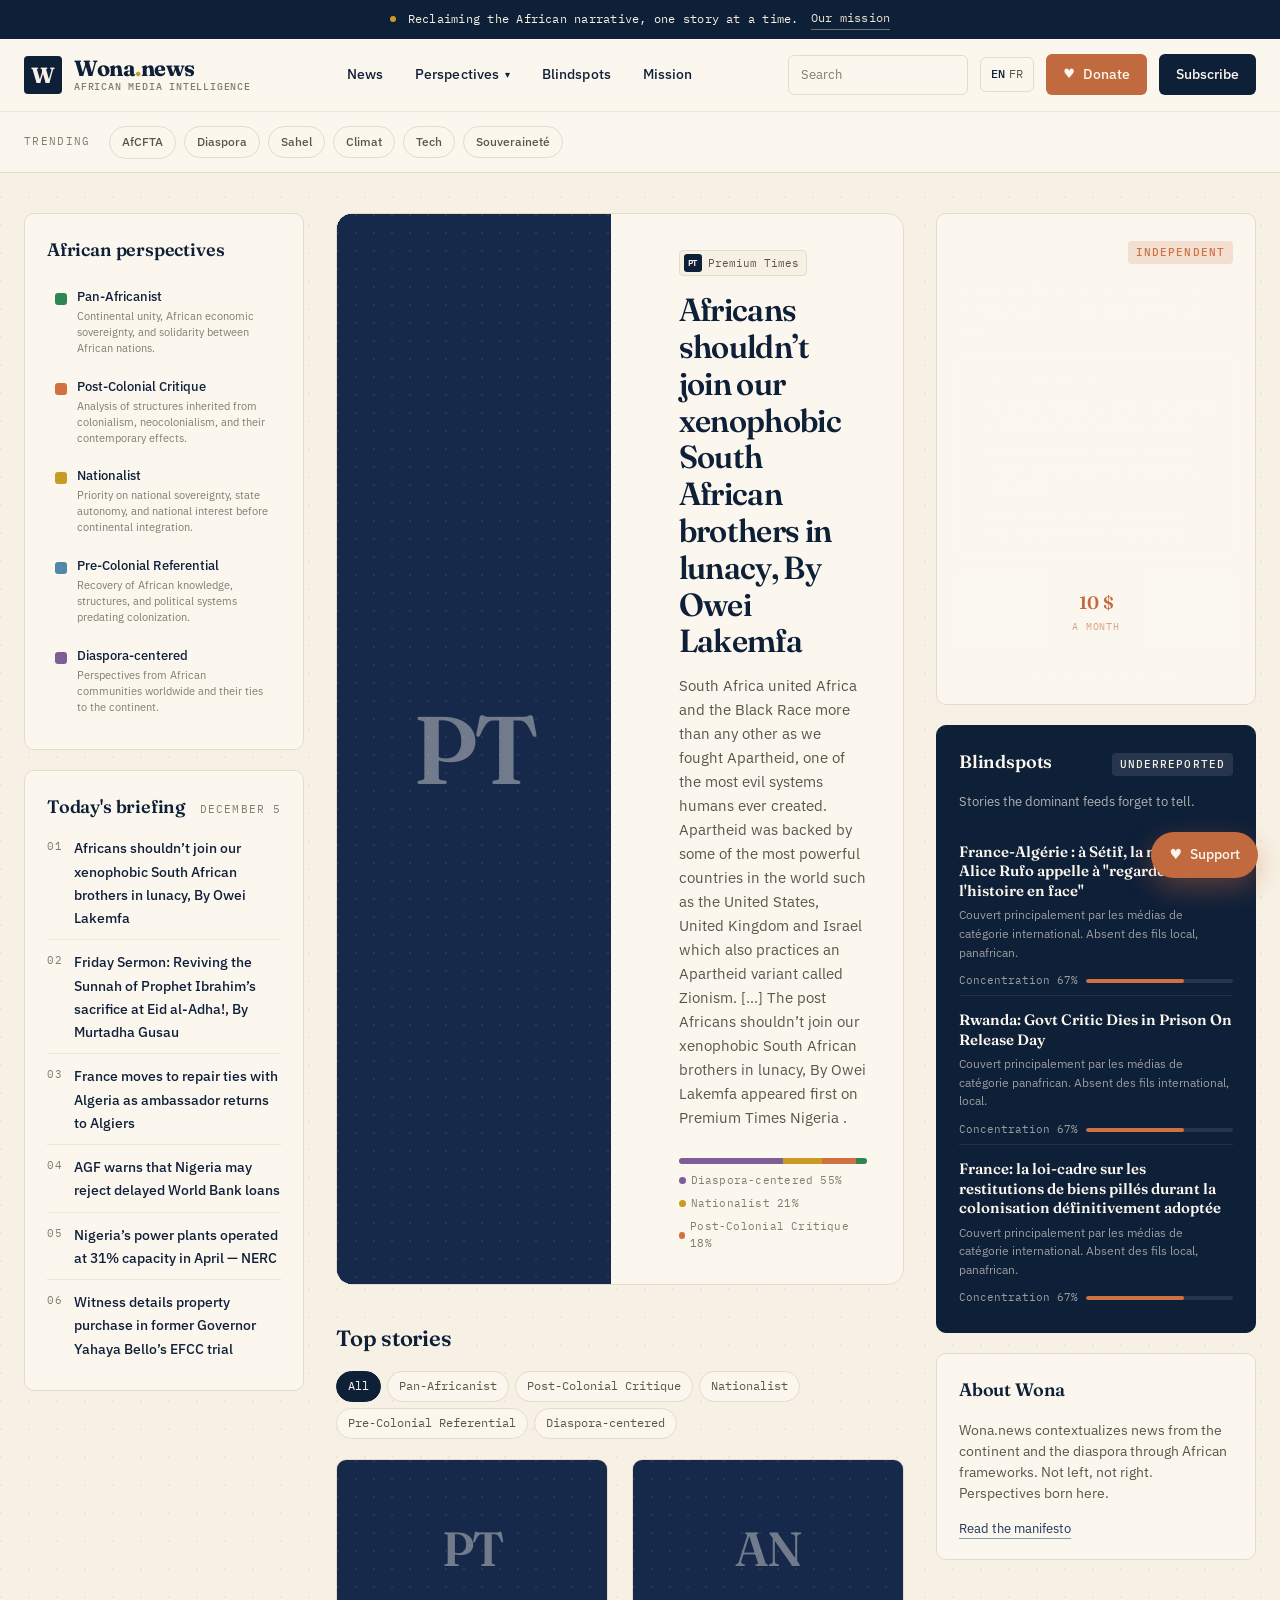
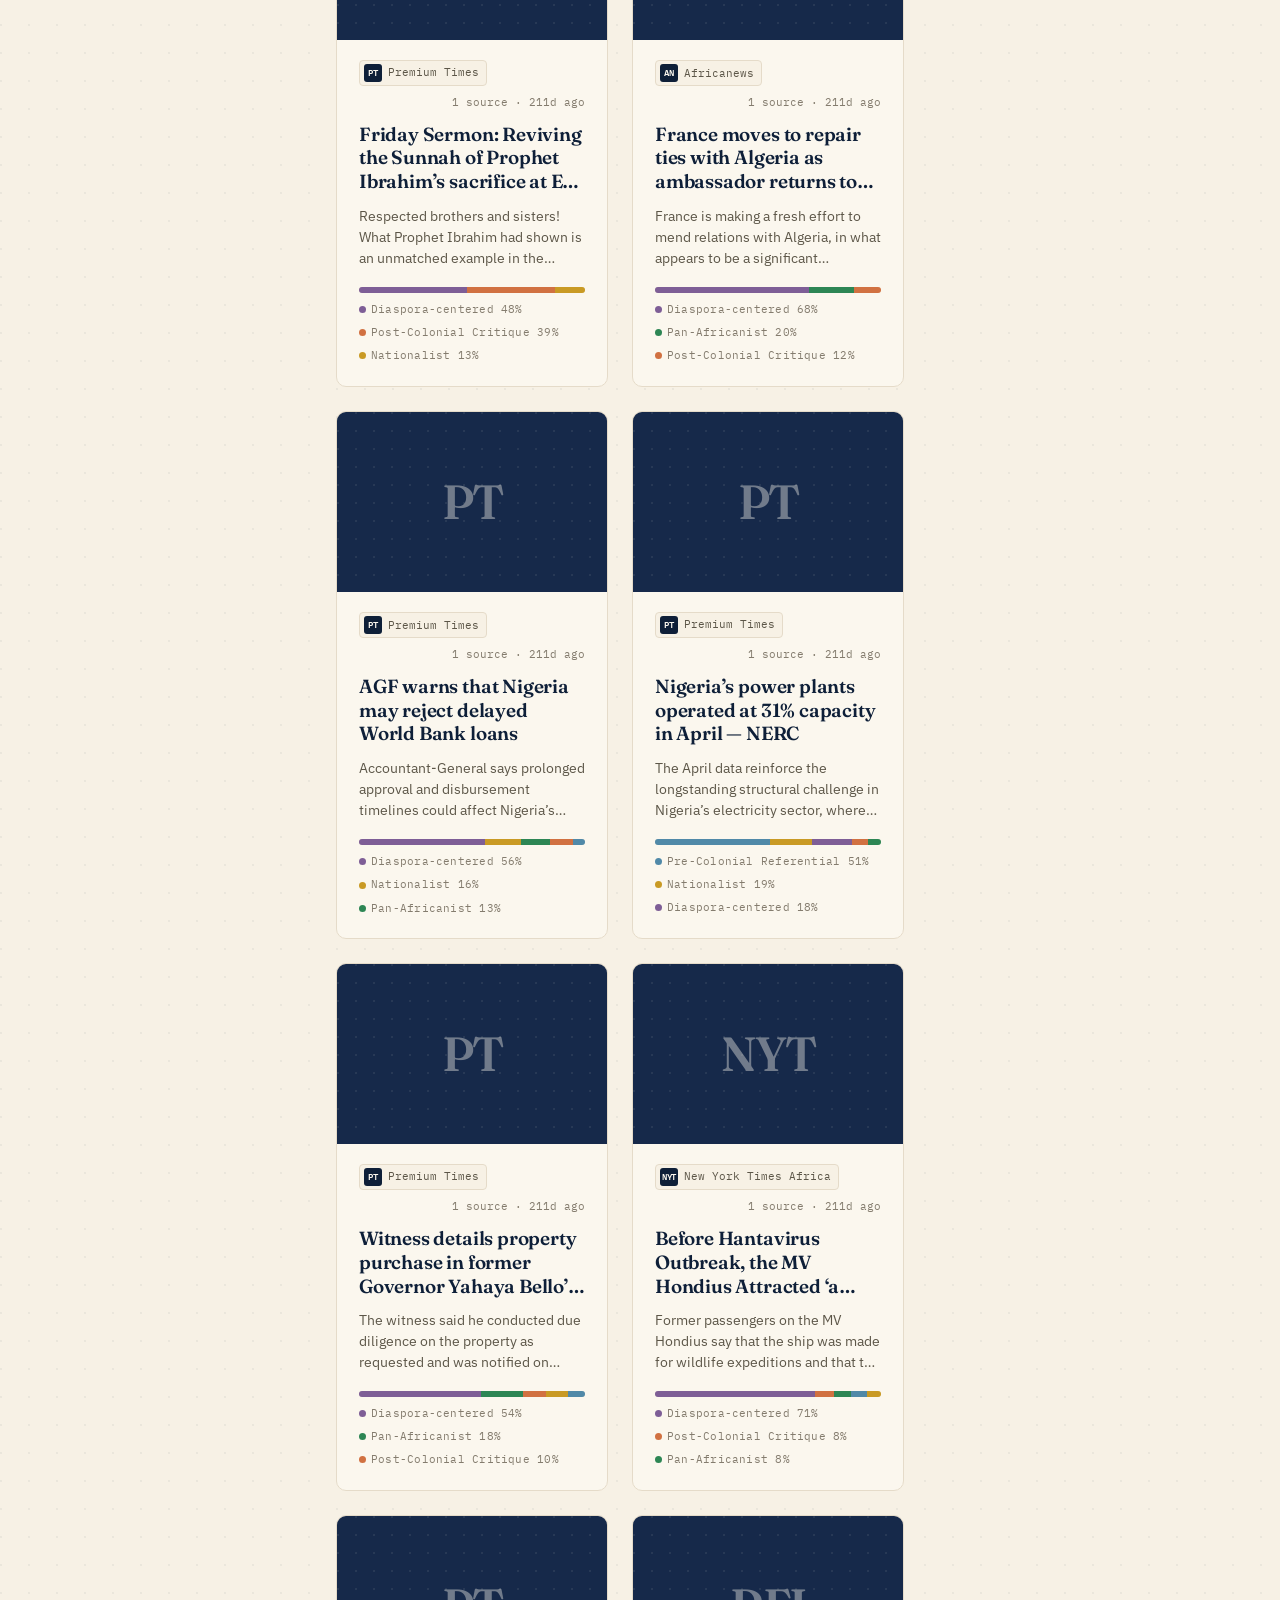
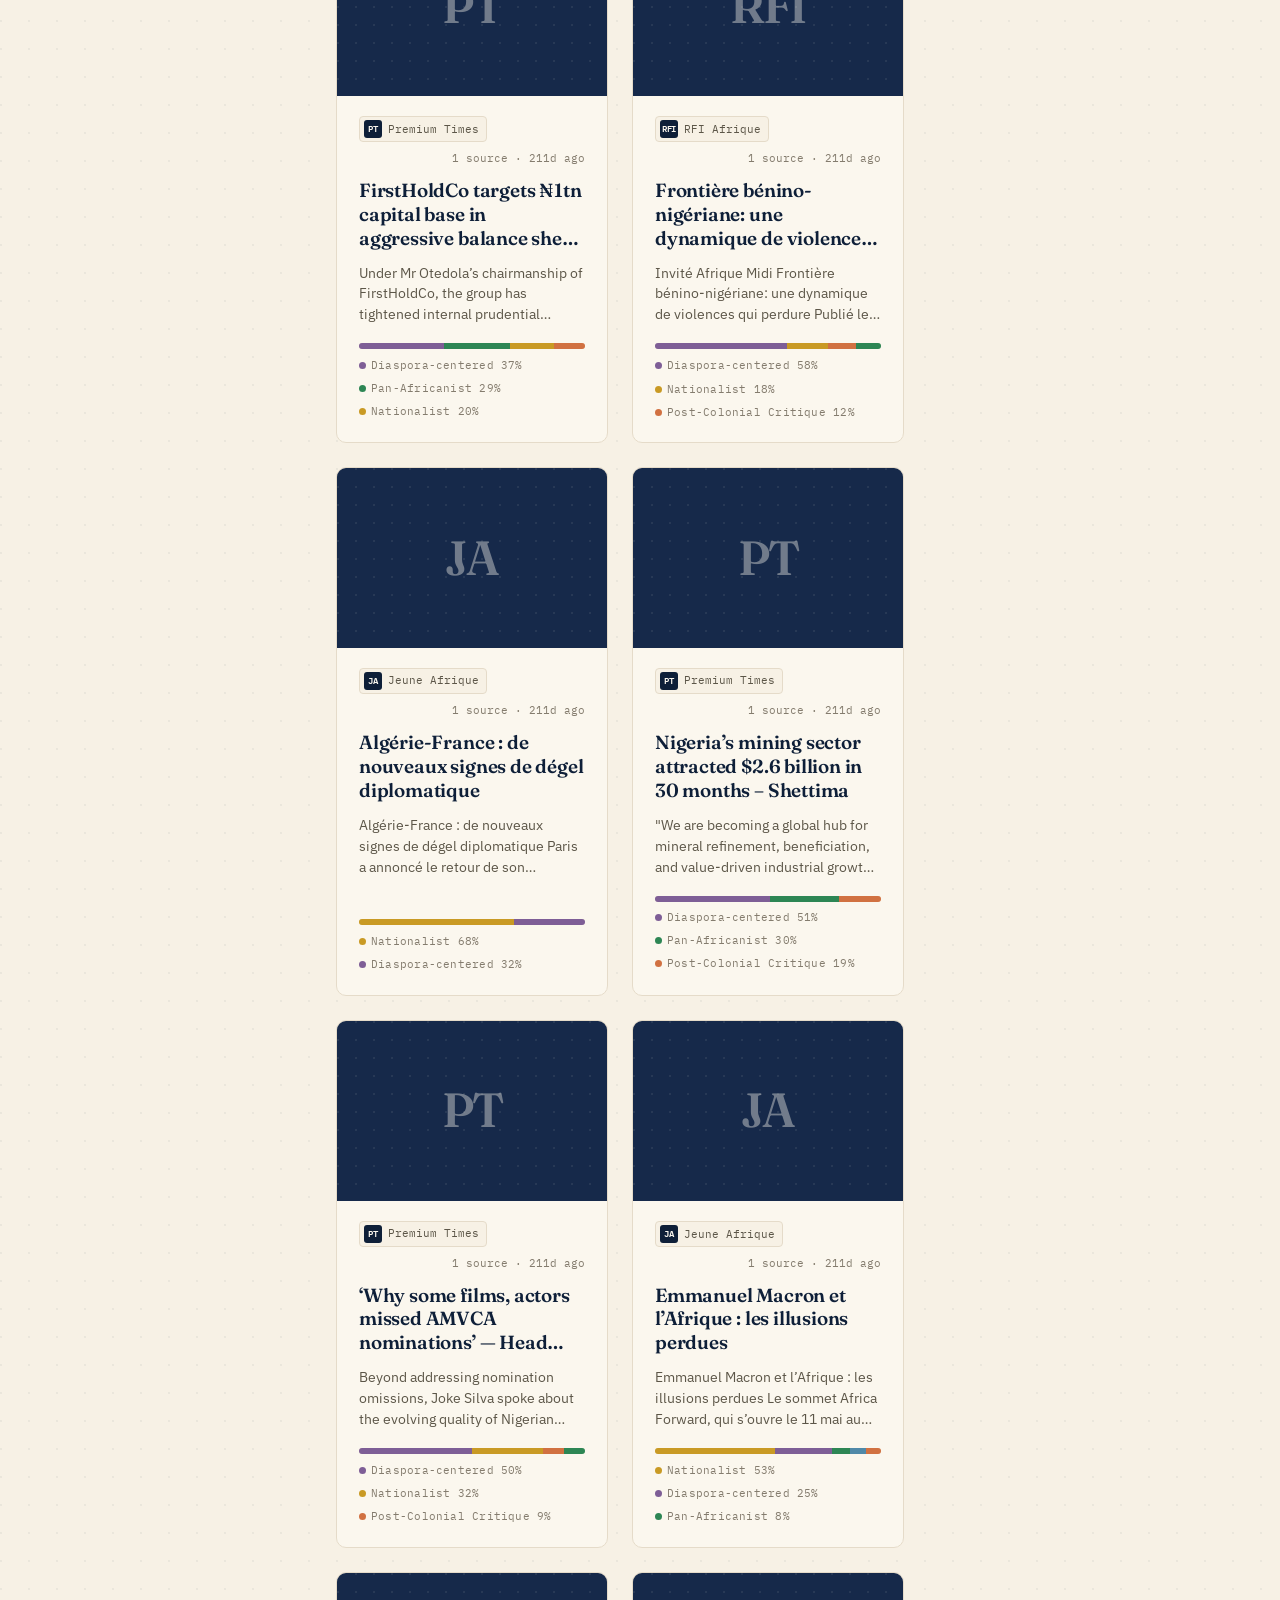
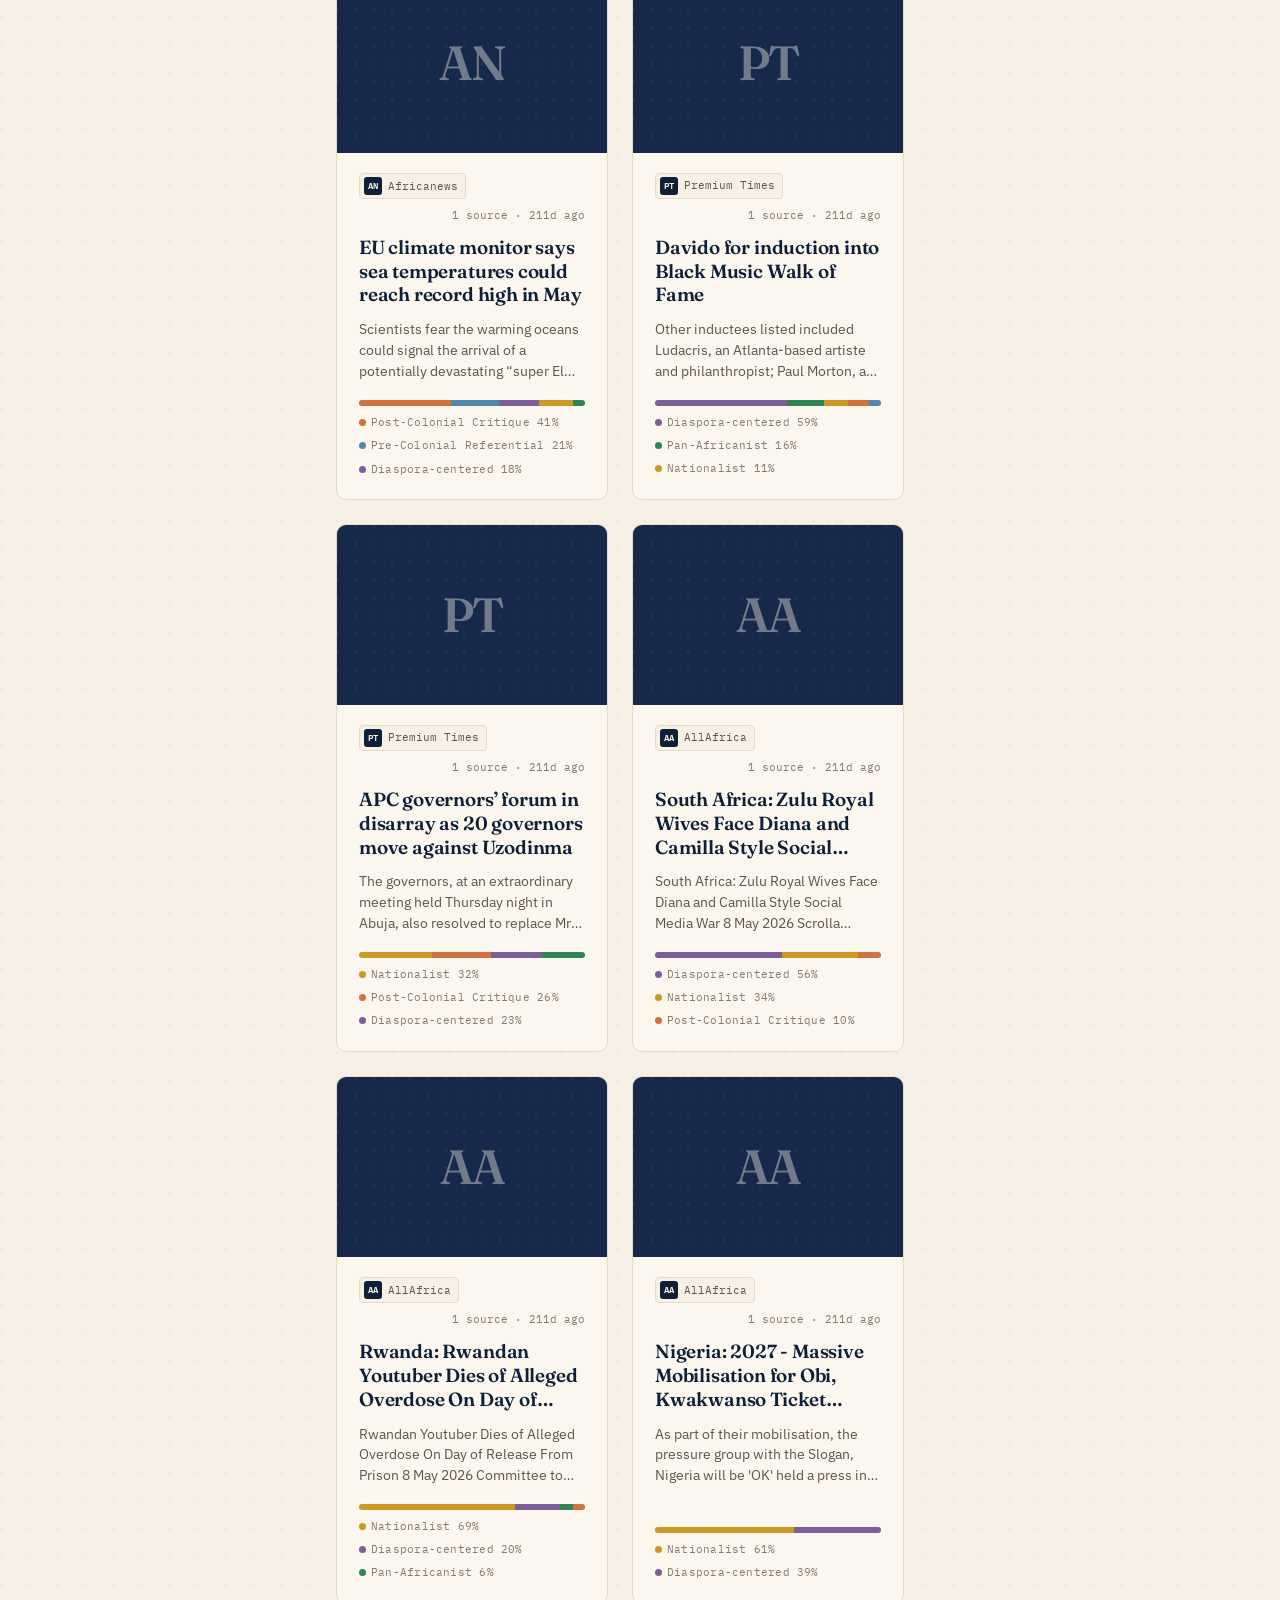
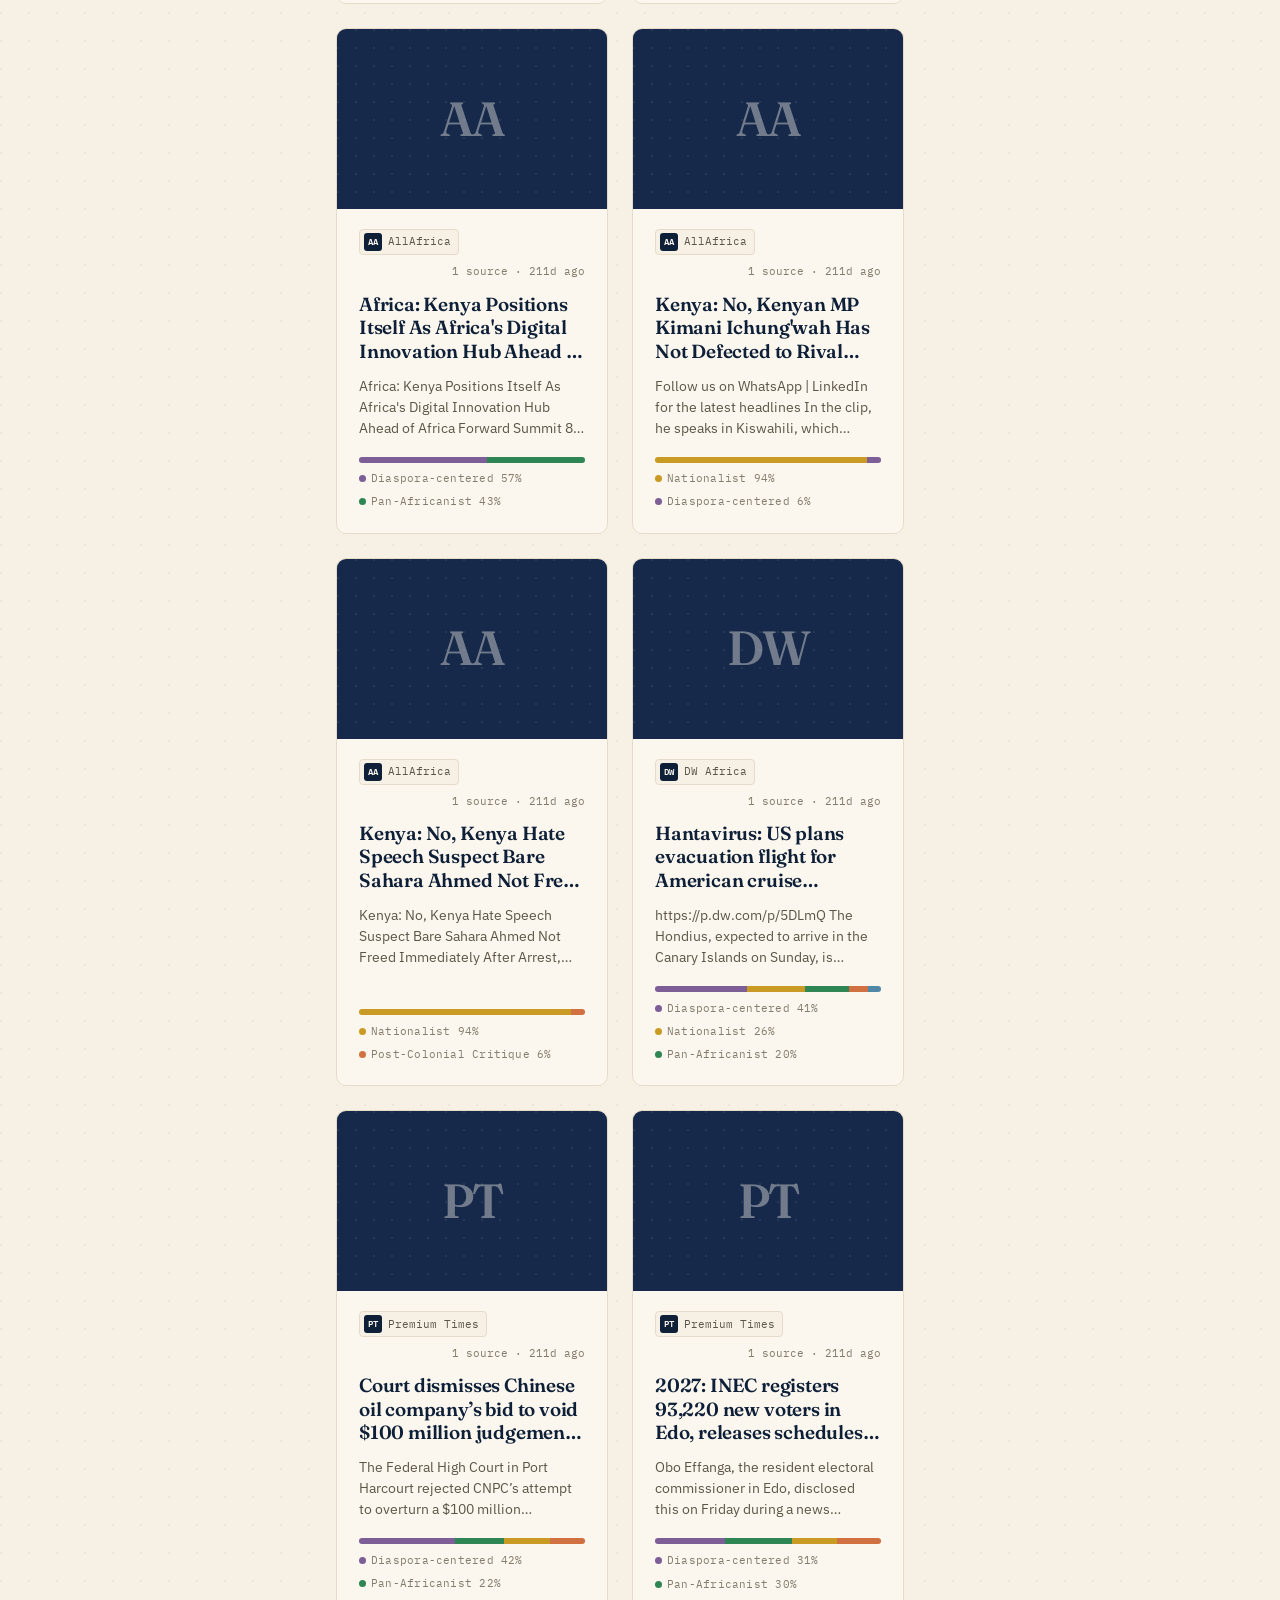
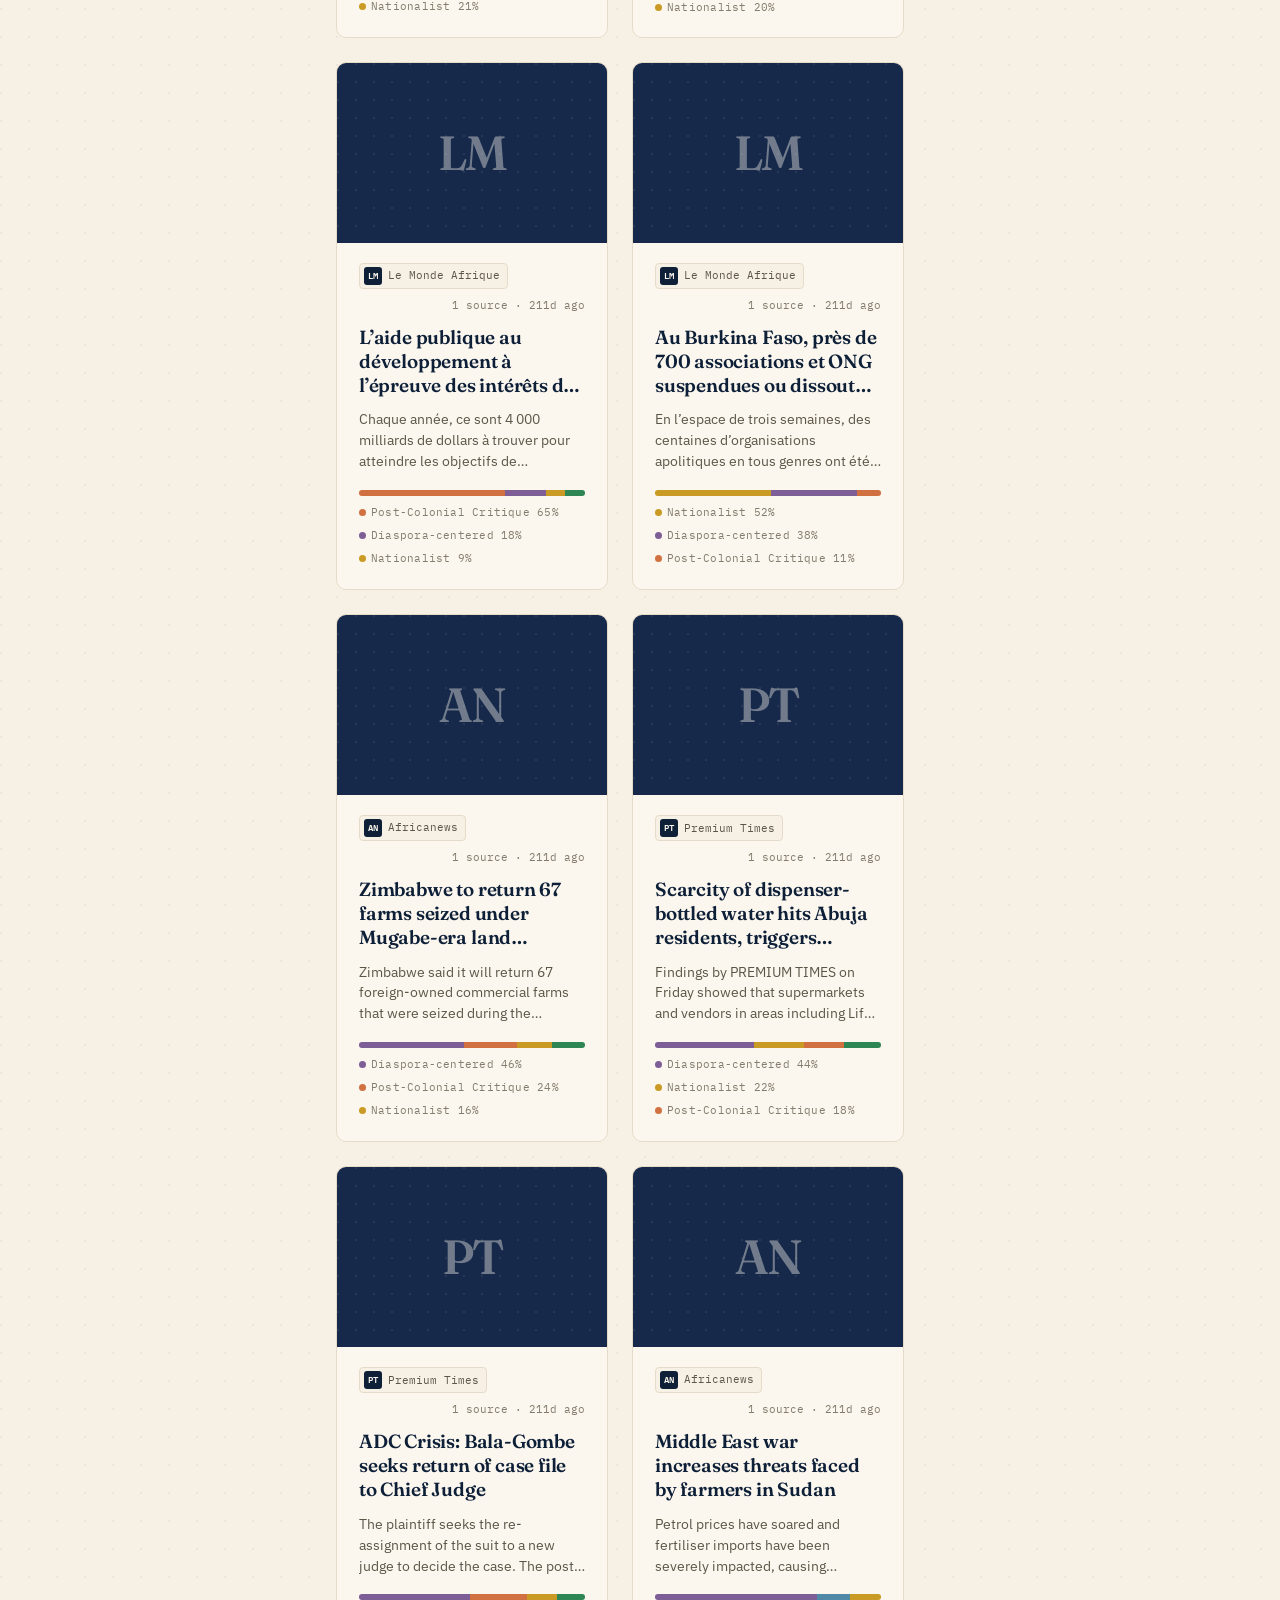
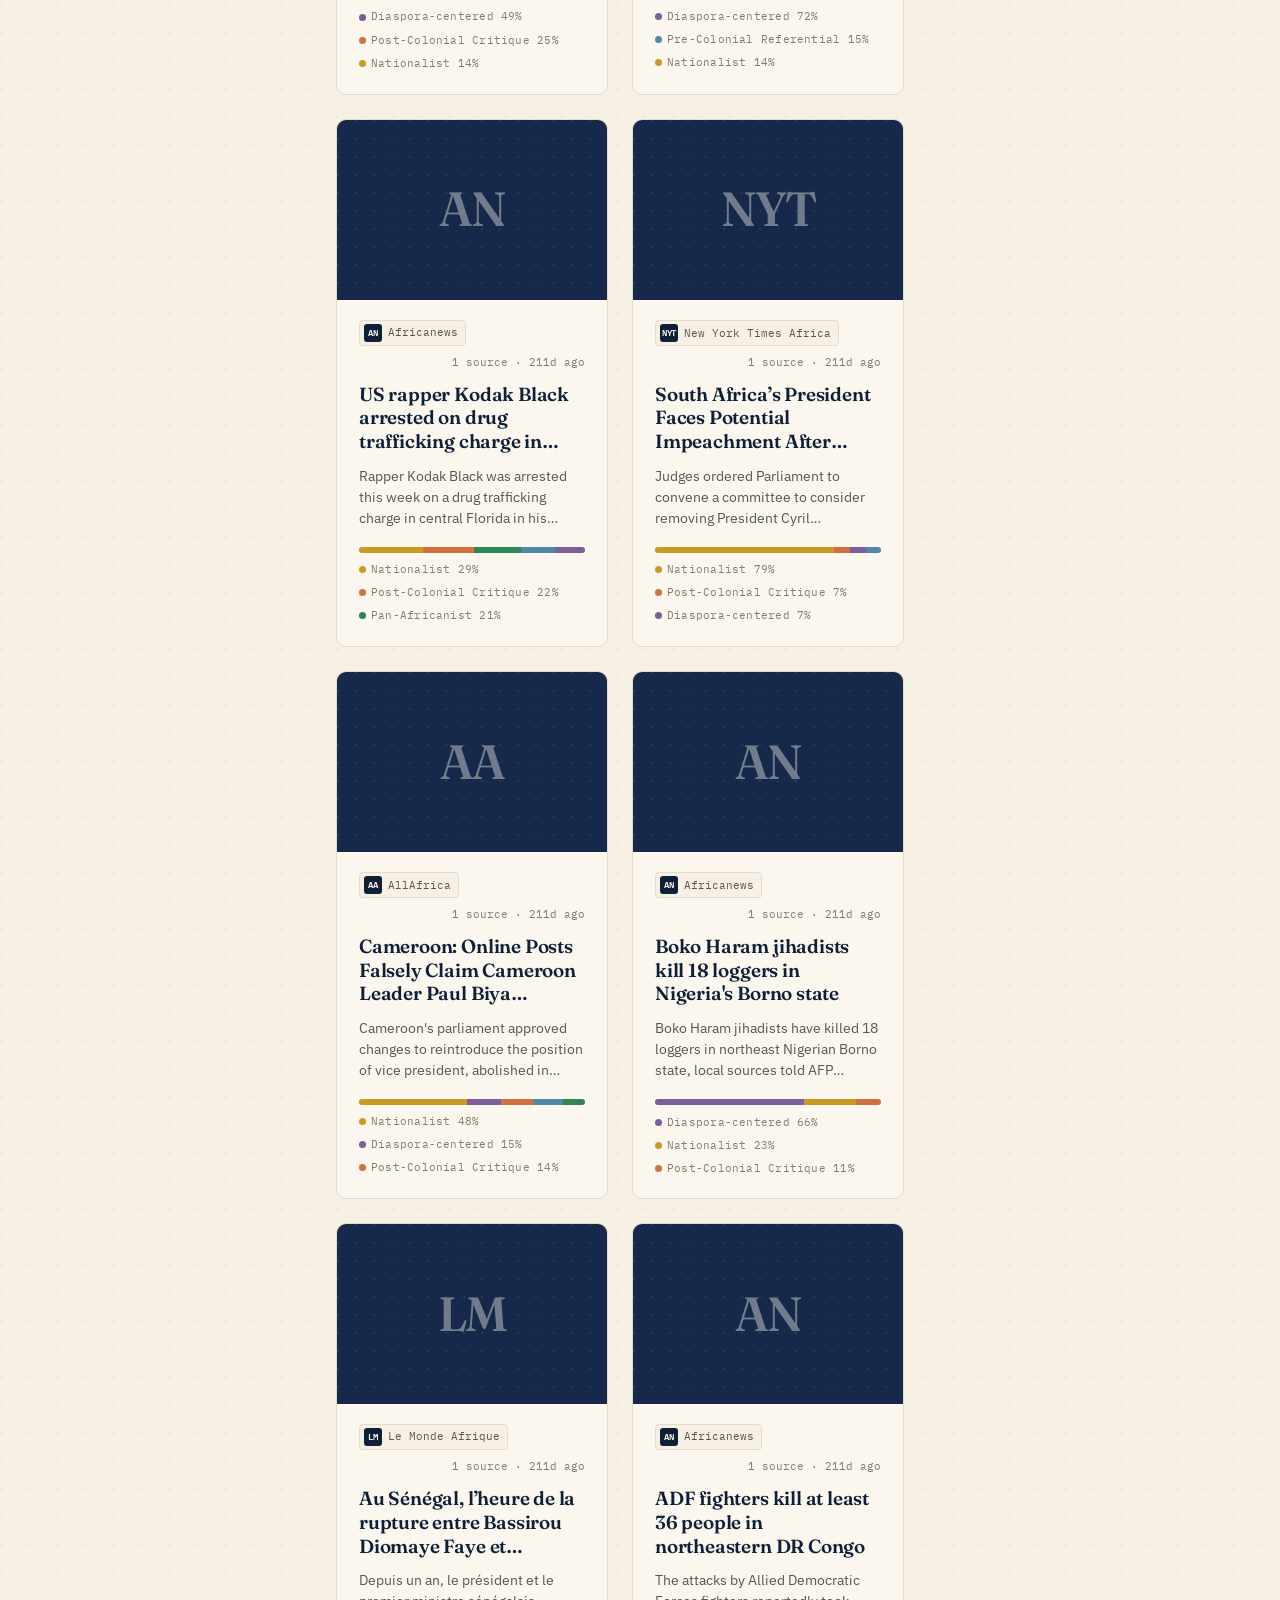
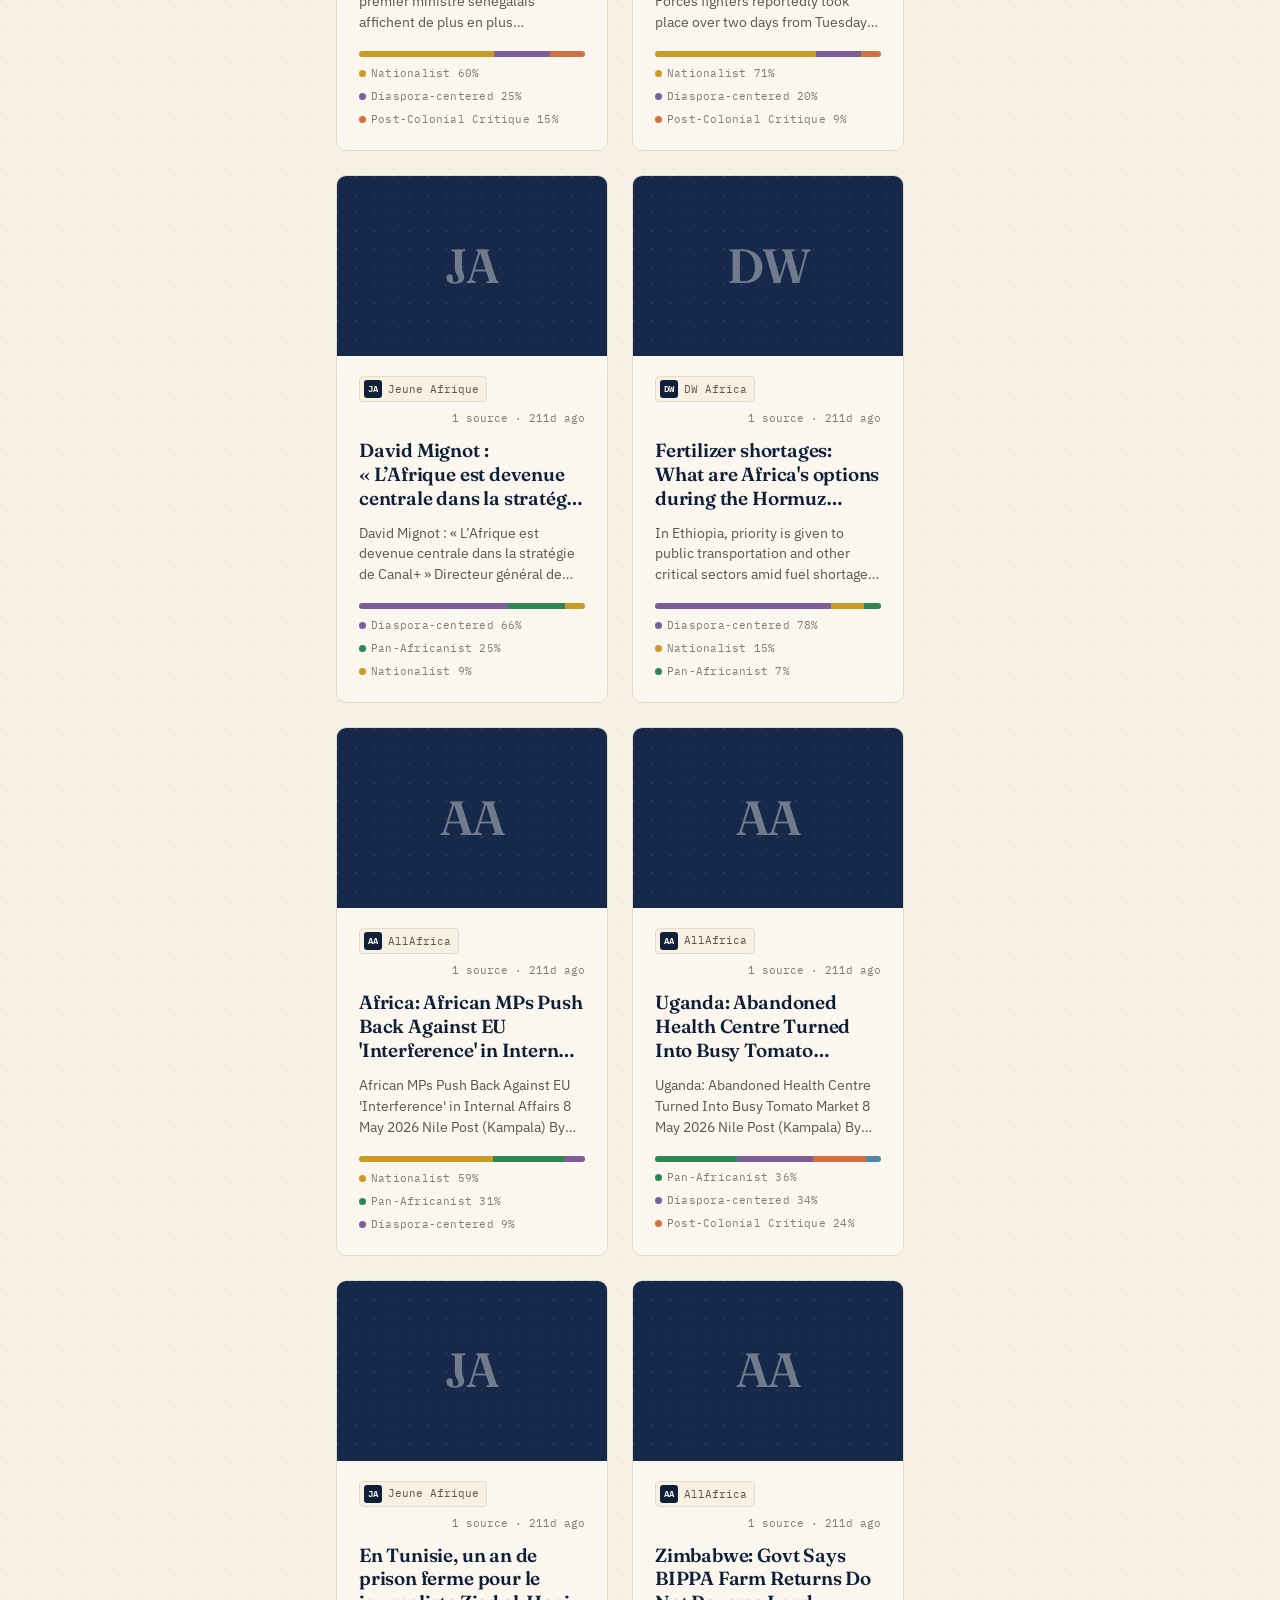
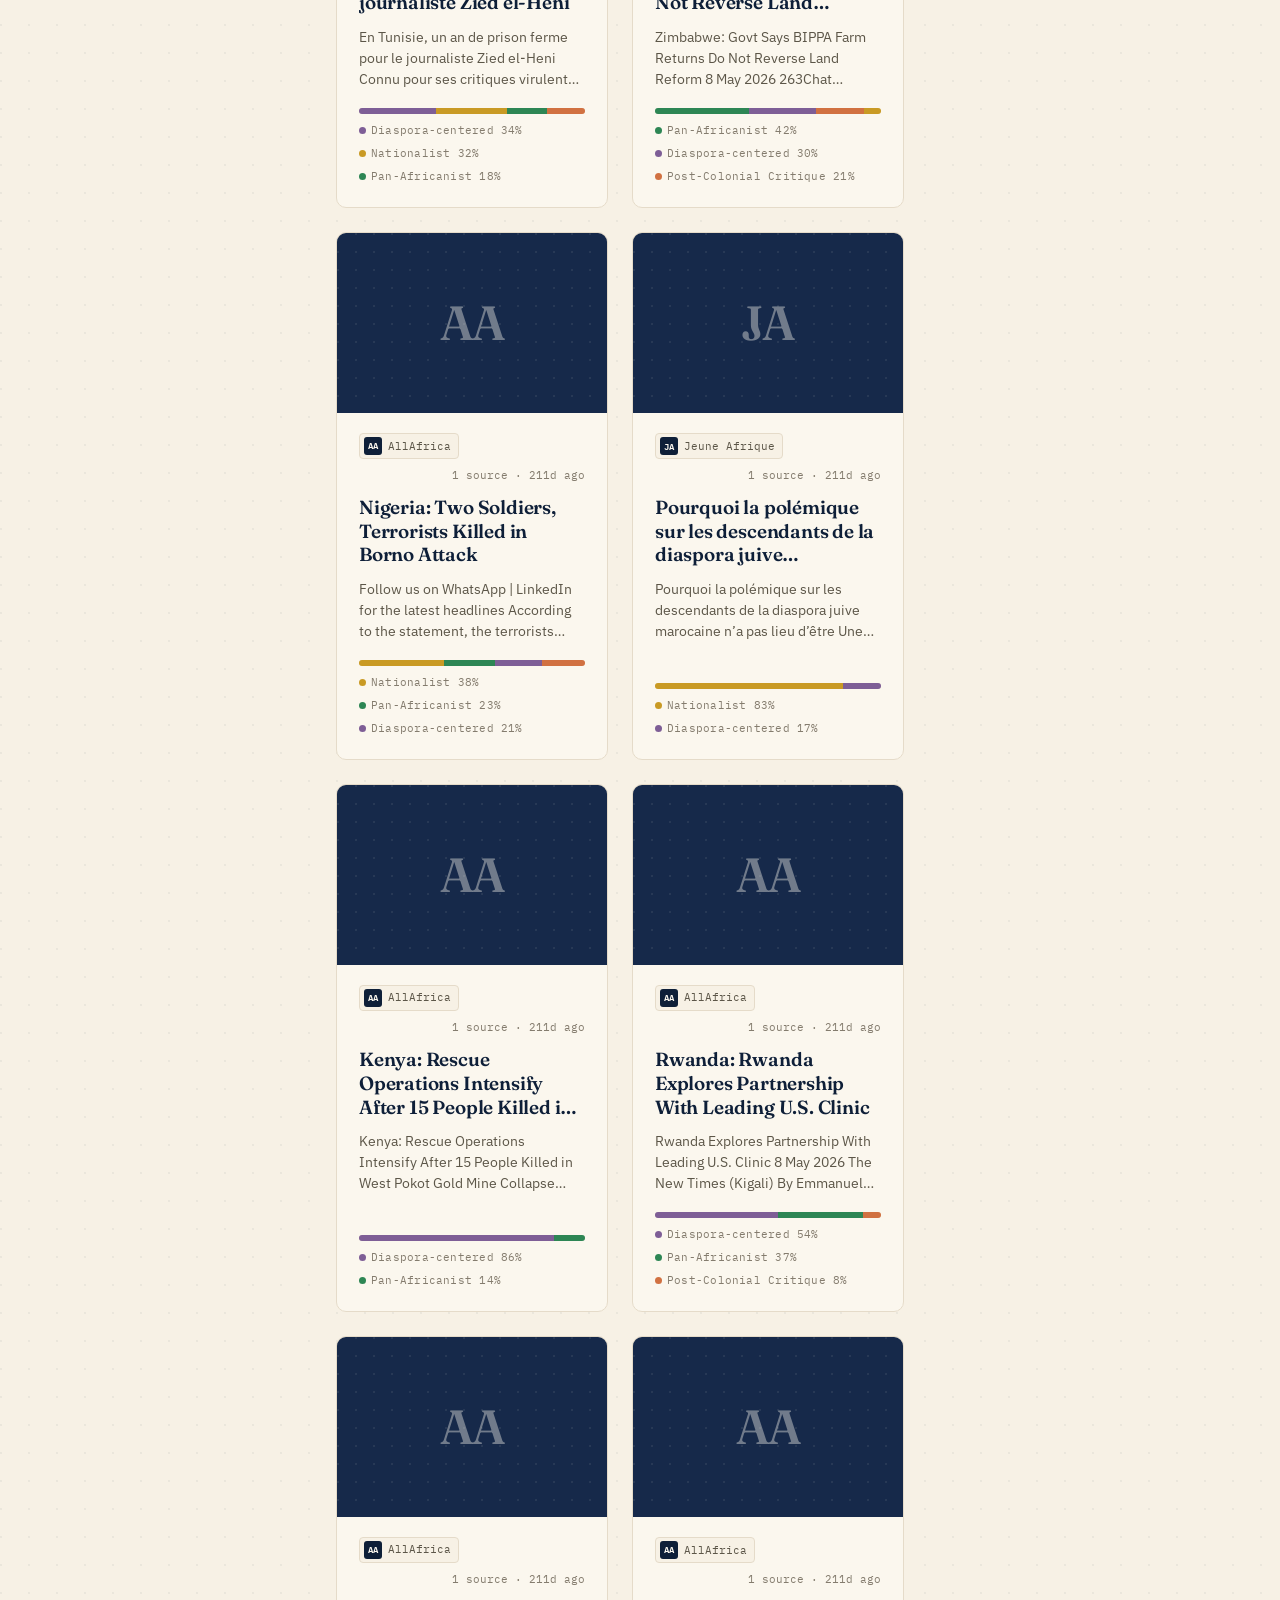
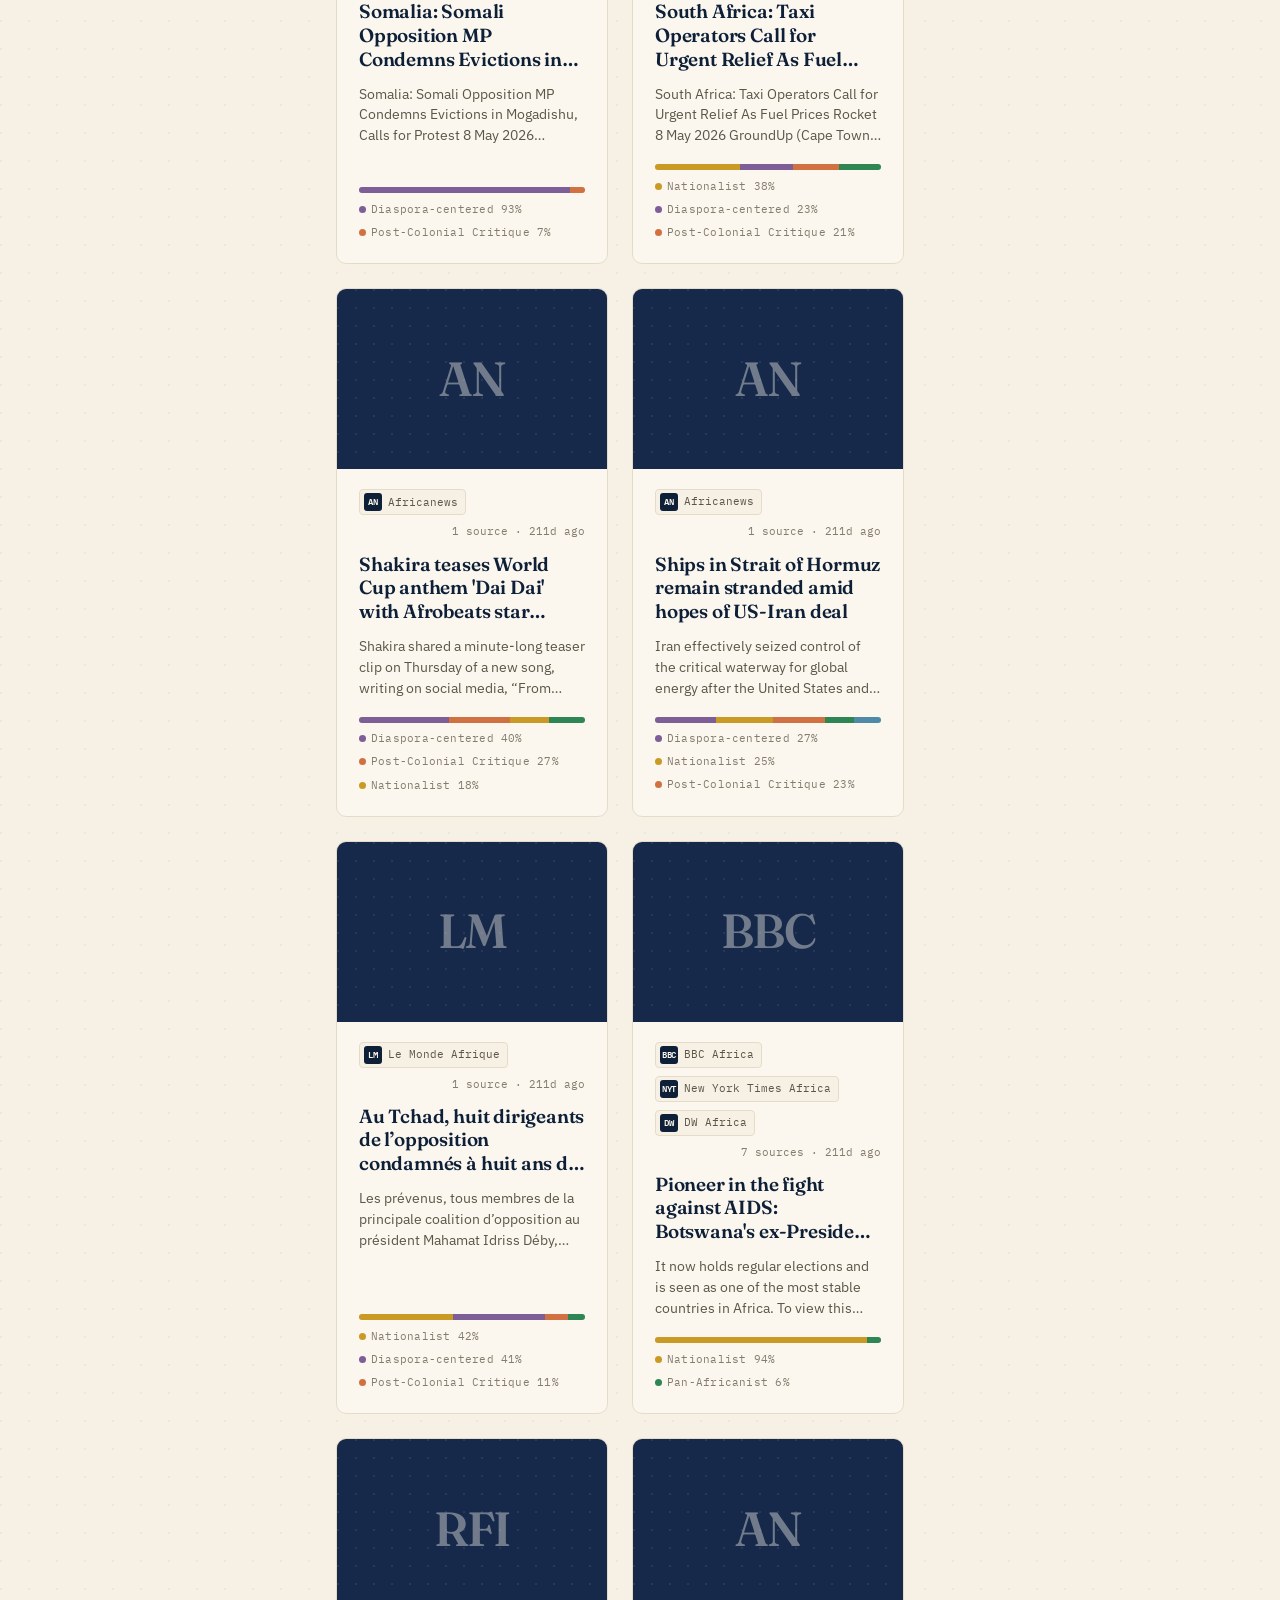
==== commit 777fc3c2: "ux changes for putting perspective on top of briefing on html  webpage" ====
--- a/frontend/index.html
+++ b/frontend/index.html
@@ -79,20 +79,20 @@
 
   <main class="container main-grid">
 
-    <aside class="col-left" data-i18n-aria-label="briefing.title" aria-label="Briefing du jour">
+    <aside class="col-left" data-i18n-aria-label="perspectives.panelTitle" aria-label="Perspectives africaines">
+      <section class="panel" id="perspectives">
+        <header class="panel-head">
+          <h2 class="panel-title" data-i18n="perspectives.panelTitle">Perspectives africaines</h2>
+        </header>
+        <ul class="orientation-legend" id="orientation-legend"></ul>
+      </section>
+
       <section class="panel">
         <header class="panel-head">
           <h2 class="panel-title" data-i18n="briefing.title">Briefing du jour</h2>
           <span class="panel-date" id="briefing-date"></span>
         </header>
         <ol class="briefing-list" id="briefing-list"></ol>
-      </section>
-
-      <section class="panel" id="perspectives">
-        <header class="panel-head">
-          <h2 class="panel-title" data-i18n="perspectives.panelTitle">Perspectives africaines</h2>
-        </header>
-        <ul class="orientation-legend" id="orientation-legend"></ul>
       </section>
     </aside>
 
@@ -189,6 +189,7 @@
         produit des résumés courts et lisibles,
         et révèle l'orientation idéologique de chaque récit
         à travers cinq perspectives africaines.
+        Pas une plateforme contre, une plateforme depuis.
       </p>
       <a href="https://buymeacoffee.com/wonanews" target="_blank" rel="noopener" class="mission-cta" data-i18n="mission.cta">
         Soutenir le projet →
@@ -210,7 +211,7 @@
       -->
       <form
         class="subscribe-form"
-        action="https://buttondown.com/api/emails/embed-subscribe/wonanews"
+        action="https://buttondown.com/api/emails/embed-subscribe/REPLACE_WITH_YOUR_BUTTONDOWN_USERNAME"
         method="post"
         target="popupwindow"
       >
@@ -260,7 +261,7 @@
       <div class="footer-col">
         <h3 data-i18n="footer.contact">Contact</h3>
         <ul>
-          <li><a href="mailto:wonanews@proton.me">wonanews@proton.me</a></li>
+          <li><a href="mailto:hello@wona.news">hello@wona.news</a></li>
           <li><a href="#">Twitter</a></li>
           <li><a href="#">LinkedIn</a></li>
         </ul>
--- a/frontend/assets/styles.css
+++ b/frontend/assets/styles.css
@@ -744,41 +744,60 @@
   font-weight: 500;
 }
 
-/* Orientation legend - clickable */
+/* Orientation legend - clickable with descriptions */
 .orientation-legend li {
-  margin-bottom: 2px;
+  margin-bottom: 4px;
 }
 .legend-item {
   display: flex;
-  align-items: center;
+  align-items: flex-start;
   gap: 10px;
-  padding: 7px 8px;
+  padding: 9px 8px;
   width: 100%;
   background: transparent;
   border: 0;
   border-radius: var(--radius-sm);
   font: inherit;
-  font-size: 13px;
-  color: var(--ink-muted);
   text-align: left;
   cursor: pointer;
   transition: background 0.15s ease, color 0.15s ease;
 }
 .legend-item:hover {
   background: var(--sand-200);
-  color: var(--navy-900);
 }
 .legend-item.is-active {
   background: var(--navy-900);
-  color: var(--sand-50);
-}
+}
+.legend-item.is-active .legend-name { color: var(--sand-50); }
+.legend-item.is-active .legend-desc { color: rgba(247, 241, 229, 0.65); }
 .legend-item.is-active .orientation-swatch {
   box-shadow: 0 0 0 2px var(--sand-50);
 }
+.legend-text {
+  display: flex;
+  flex-direction: column;
+  gap: 3px;
+  flex: 1;
+  min-width: 0;
+}
+.legend-name {
+  font-size: 13px;
+  font-weight: 500;
+  color: var(--ink);
+  line-height: 1.3;
+}
+.legend-desc {
+  font-size: 11px;
+  color: var(--ink-soft);
+  line-height: 1.45;
+  font-family: var(--font-sans);
+}
 .orientation-swatch {
-  width: 12px; height: 12px;
+  width: 12px;
+  height: 12px;
   border-radius: 3px;
   flex-shrink: 0;
+  margin-top: 4px;
 }
 
 /* About panel */
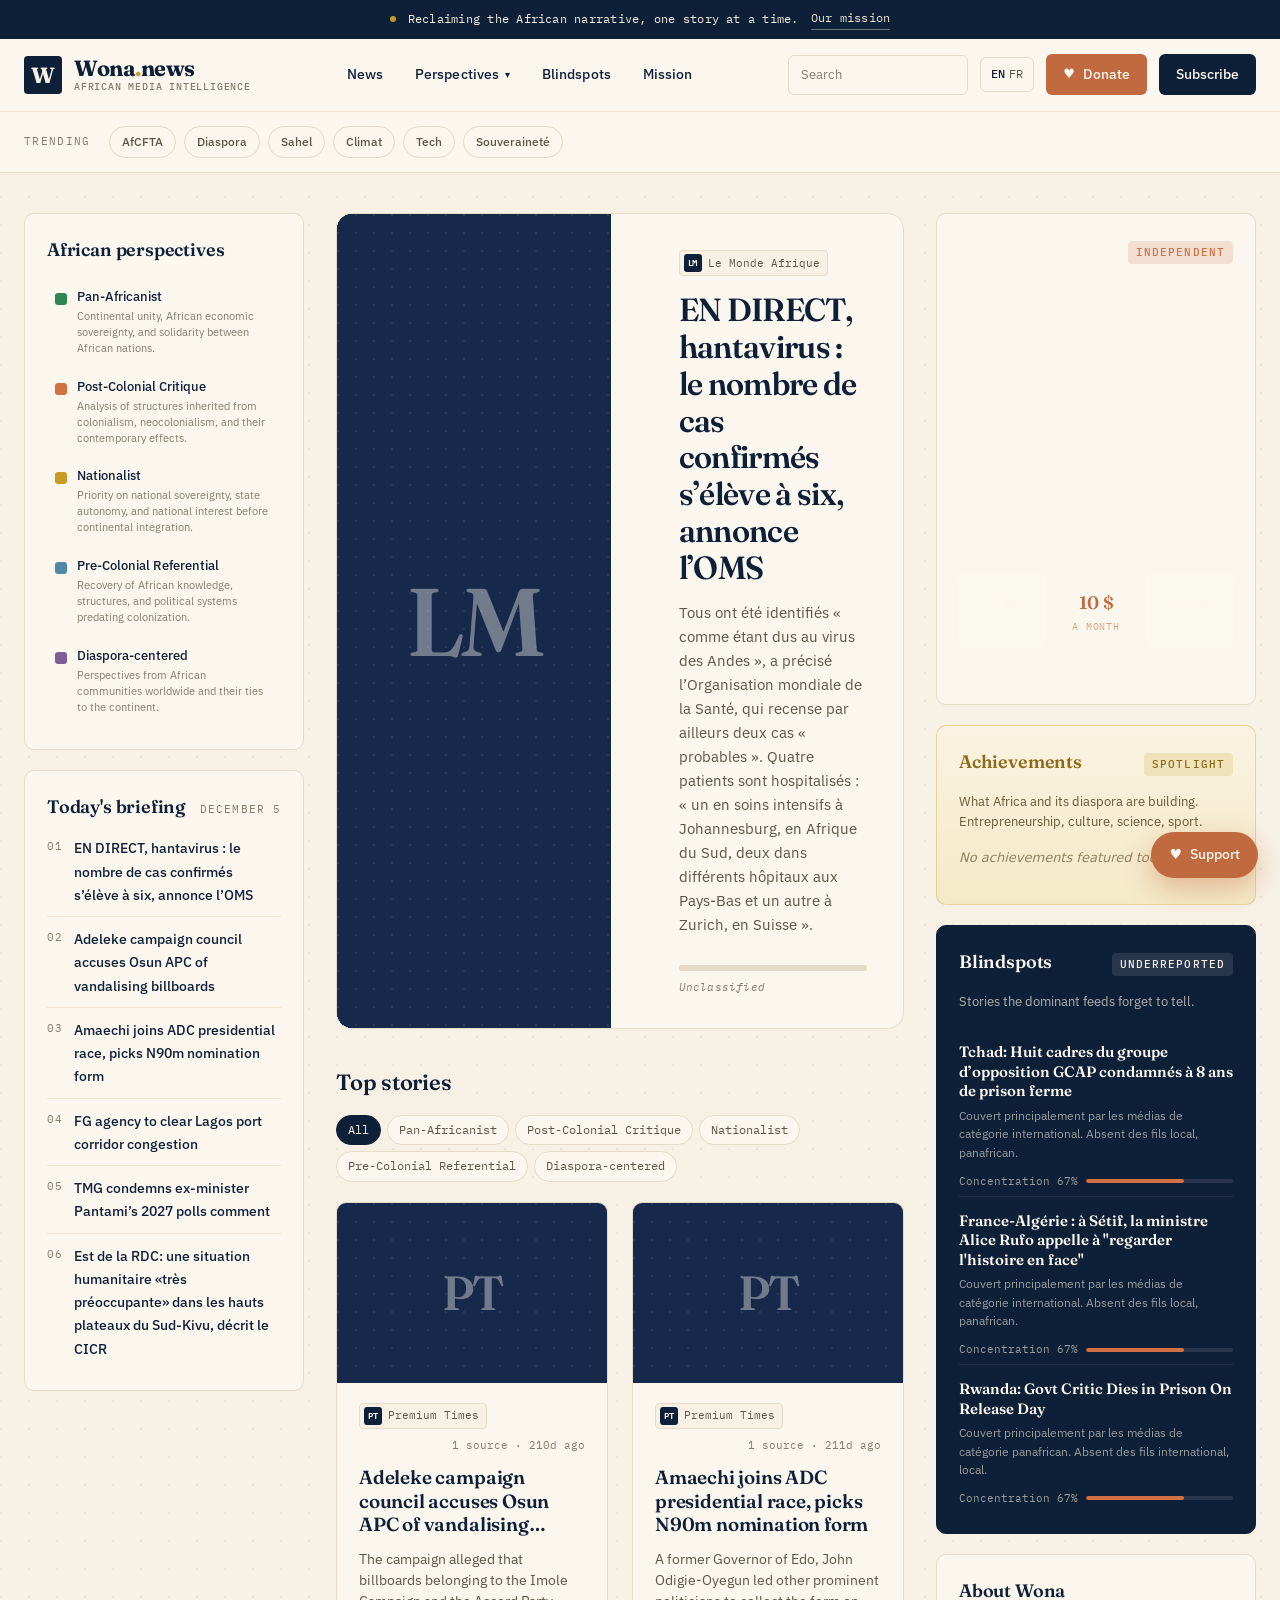
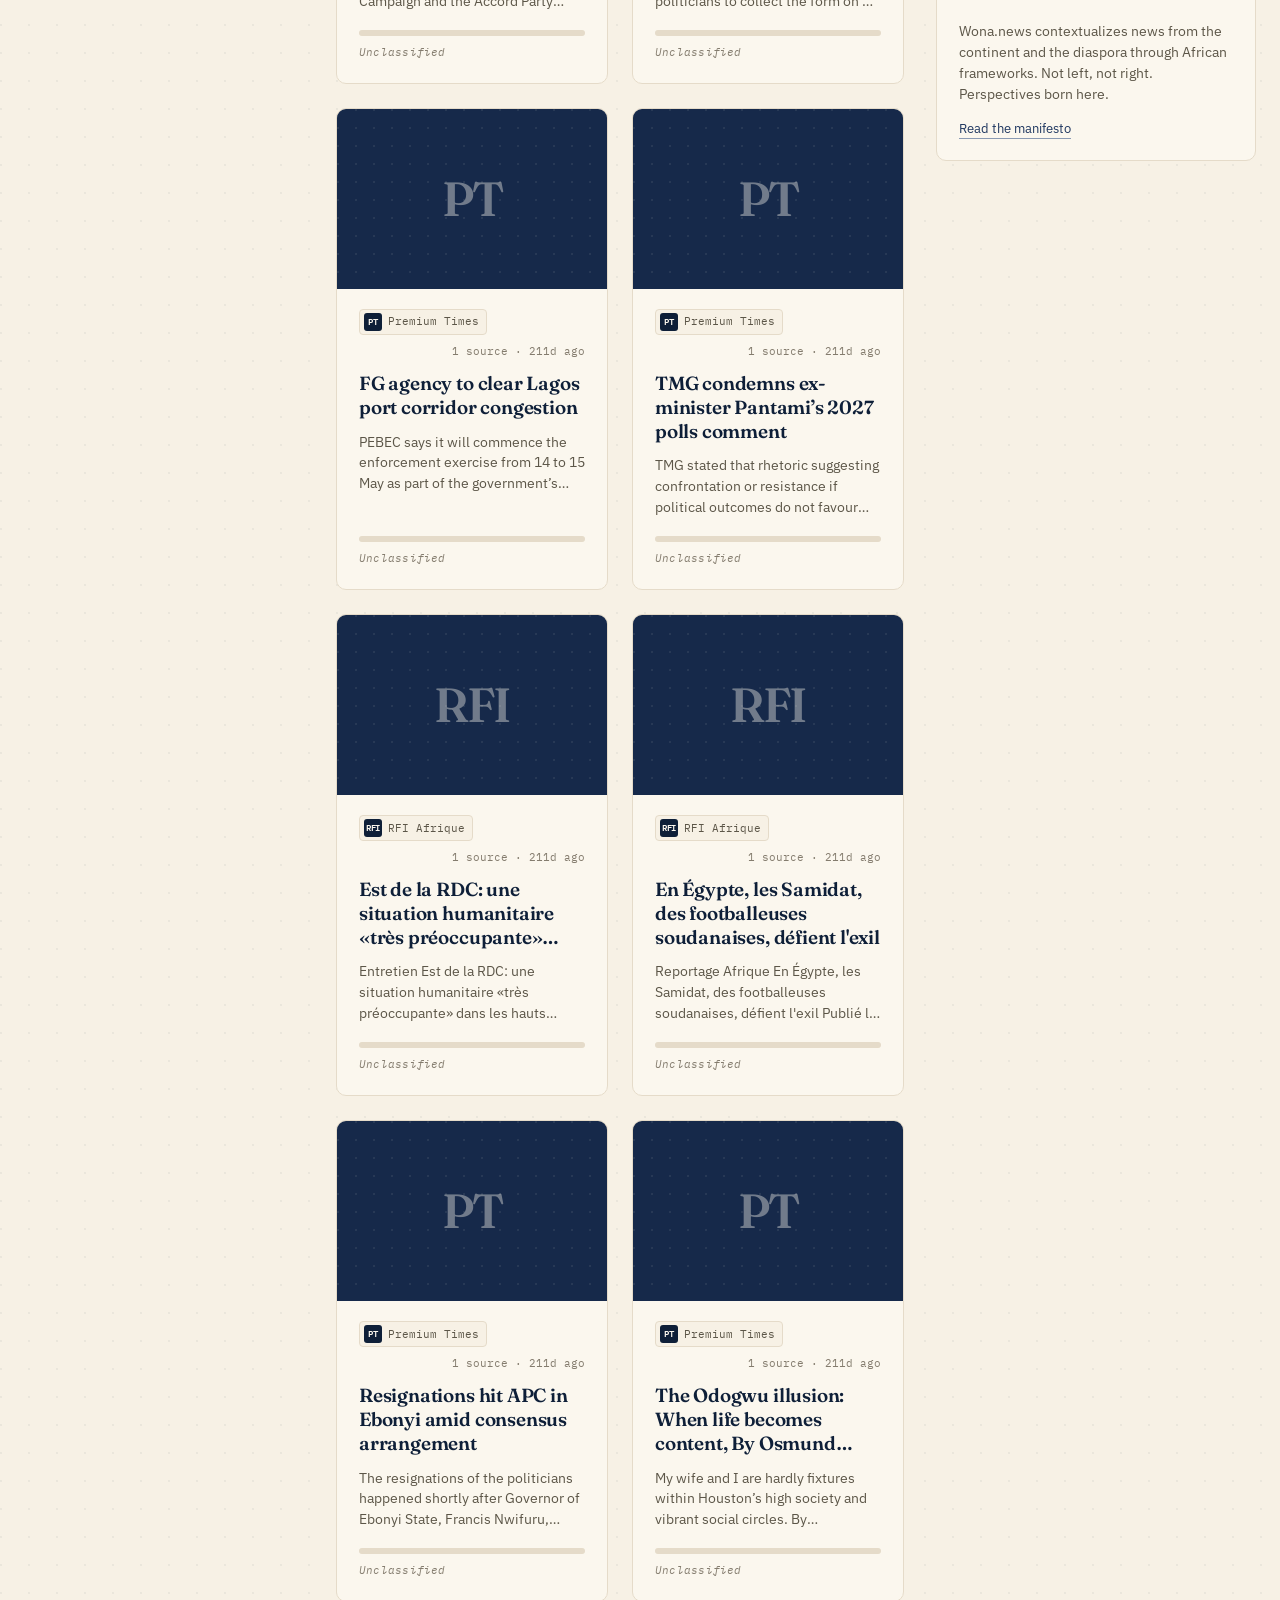
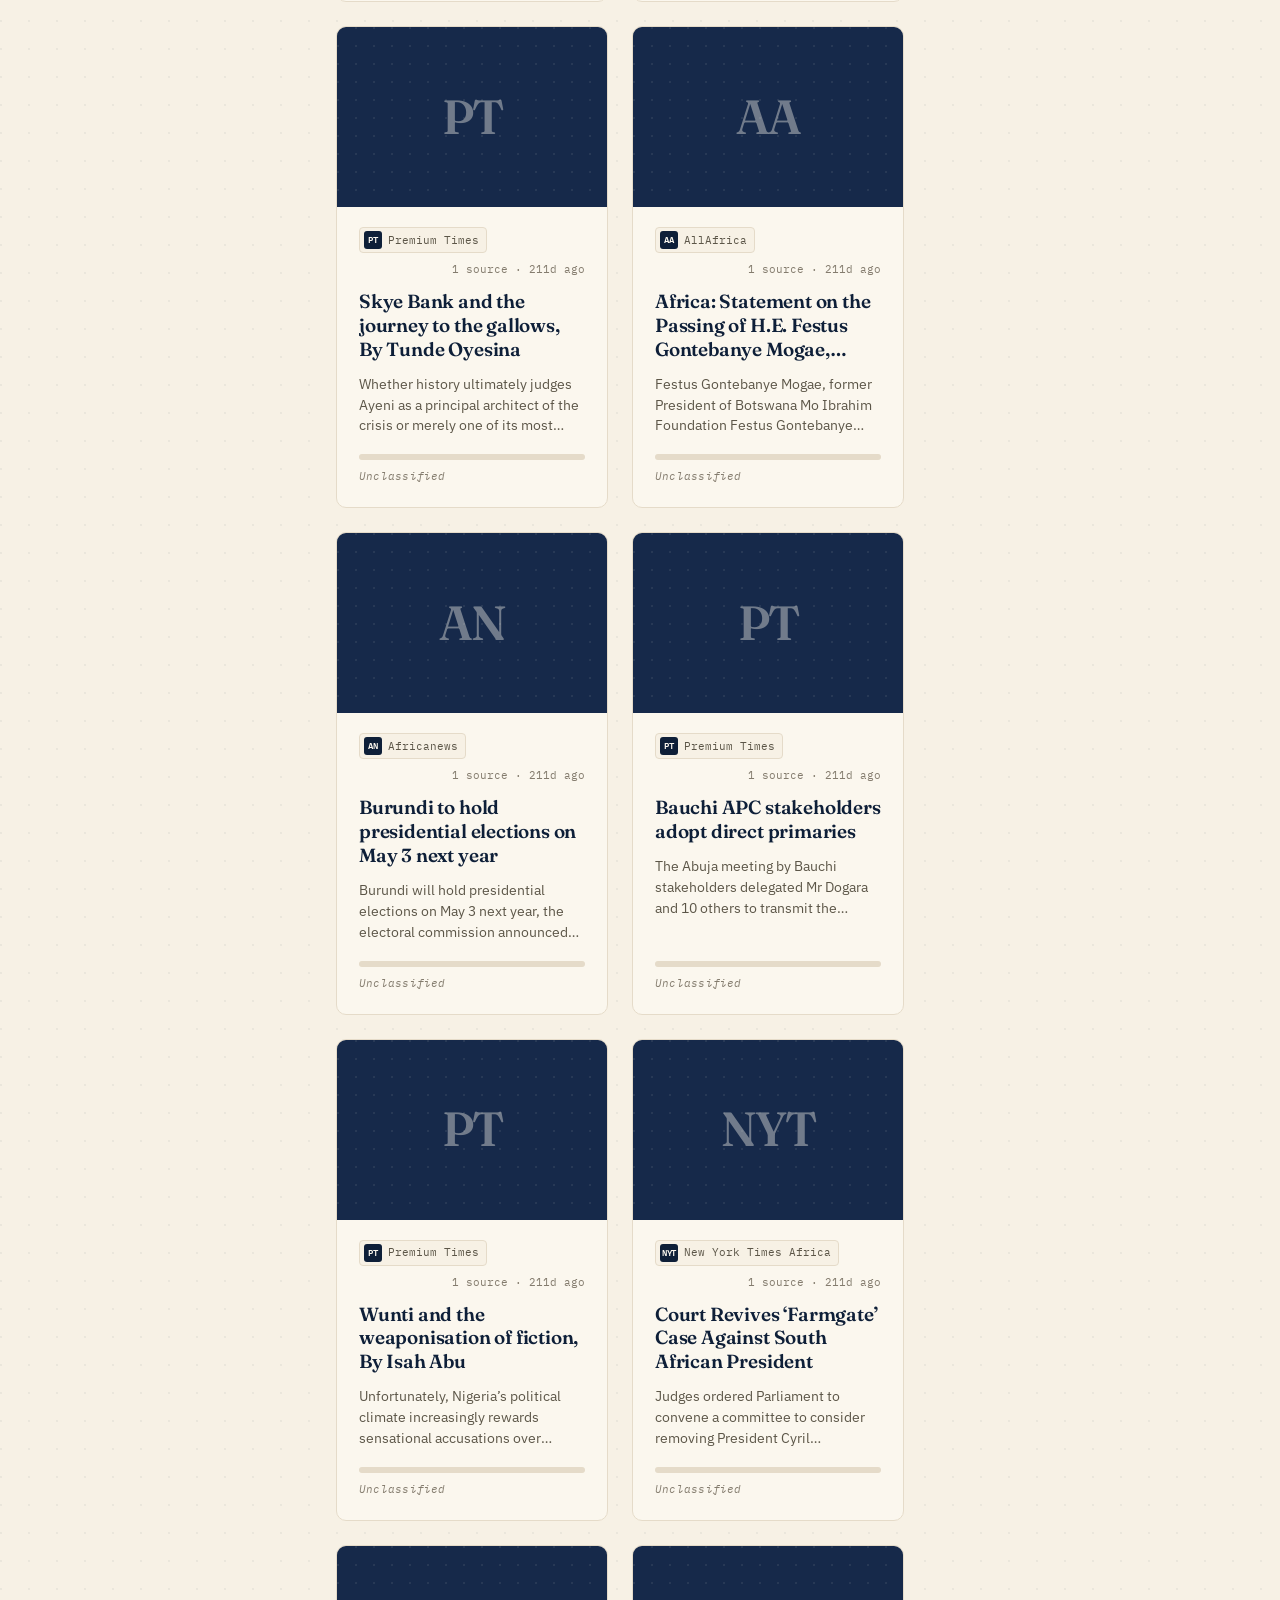
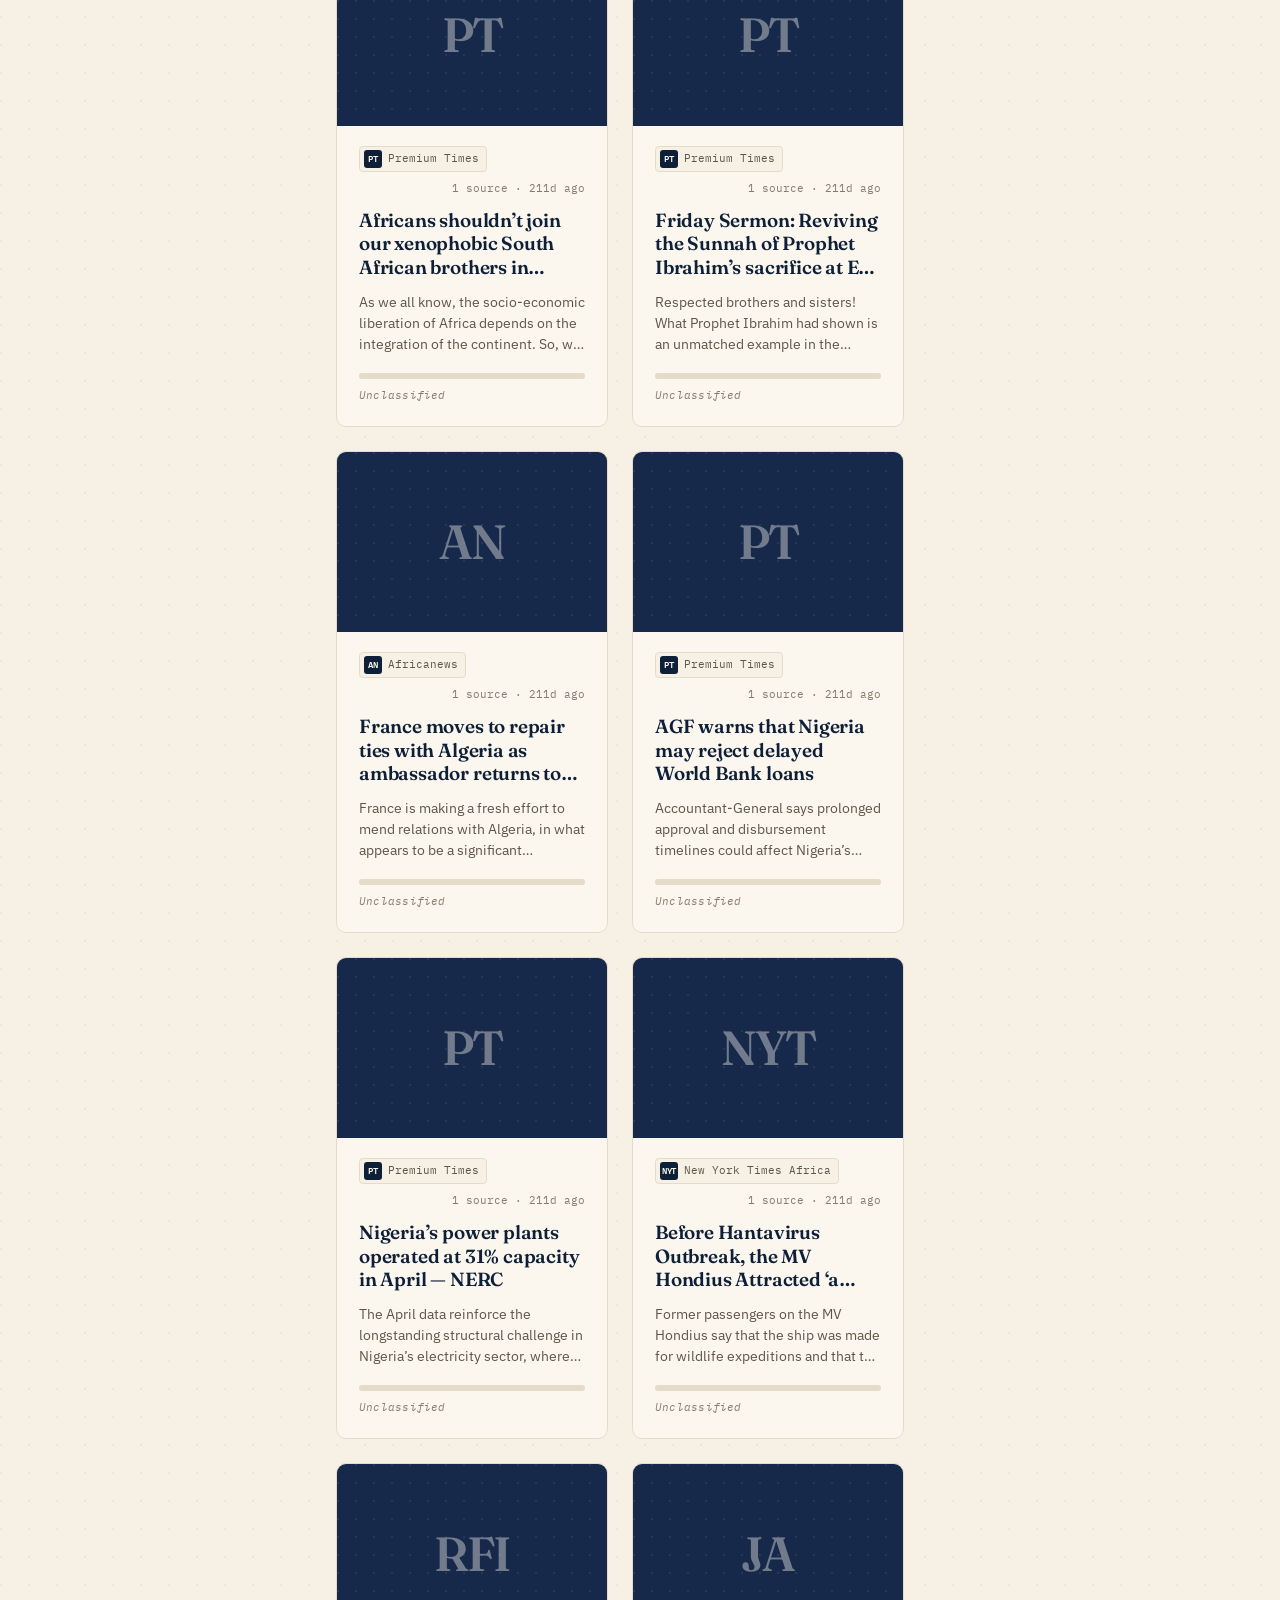
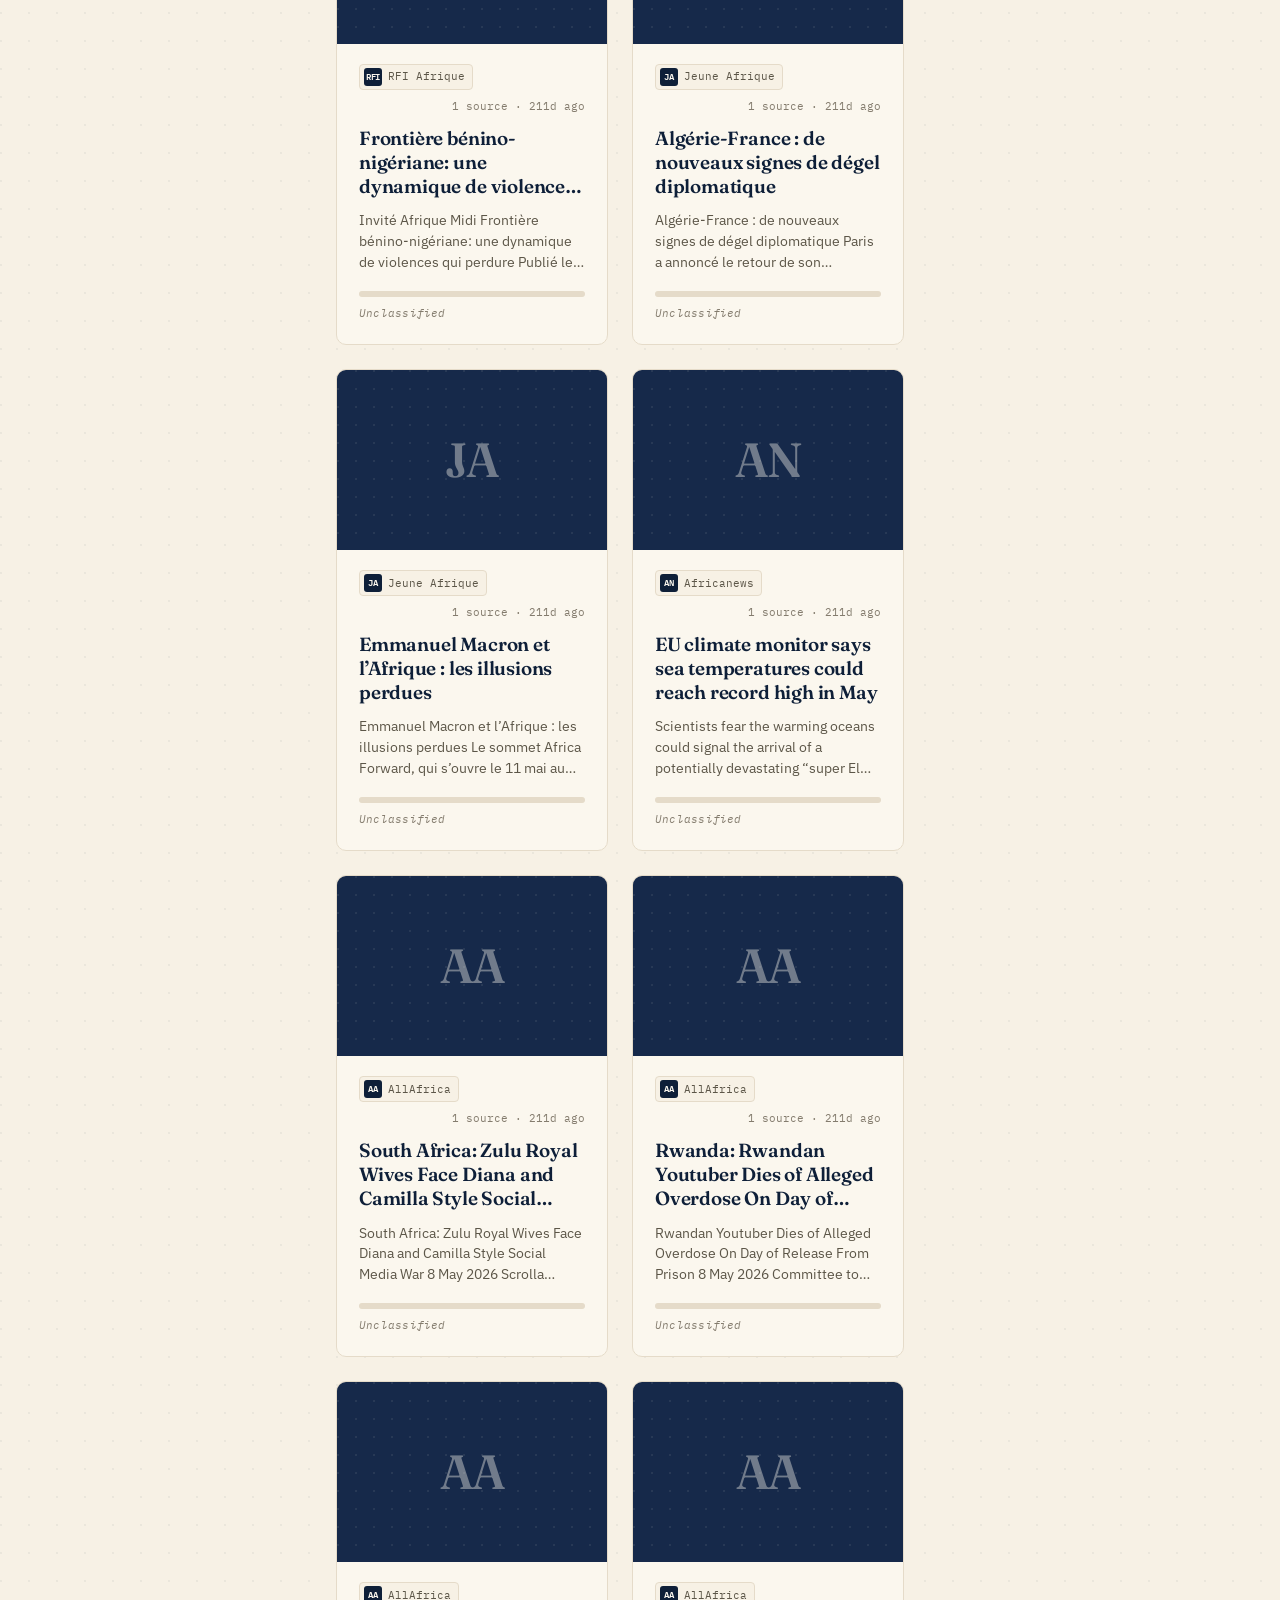
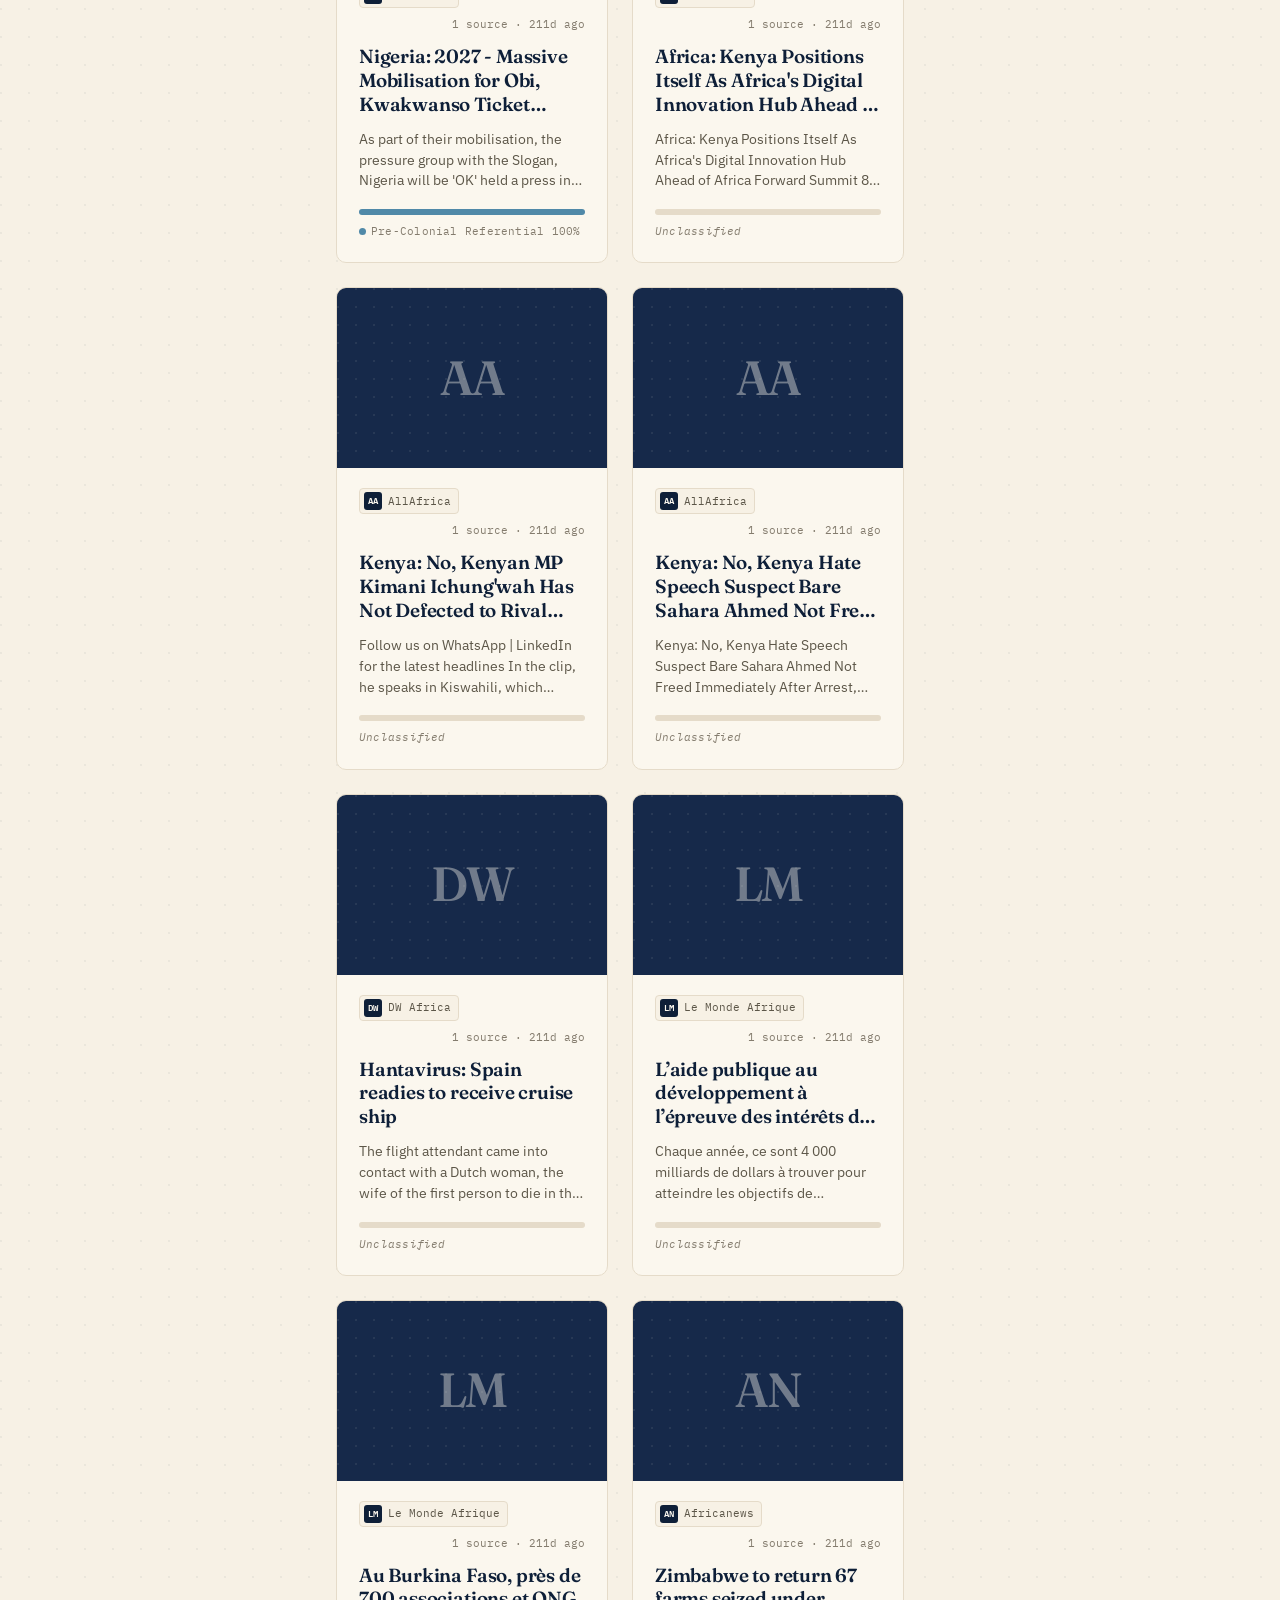
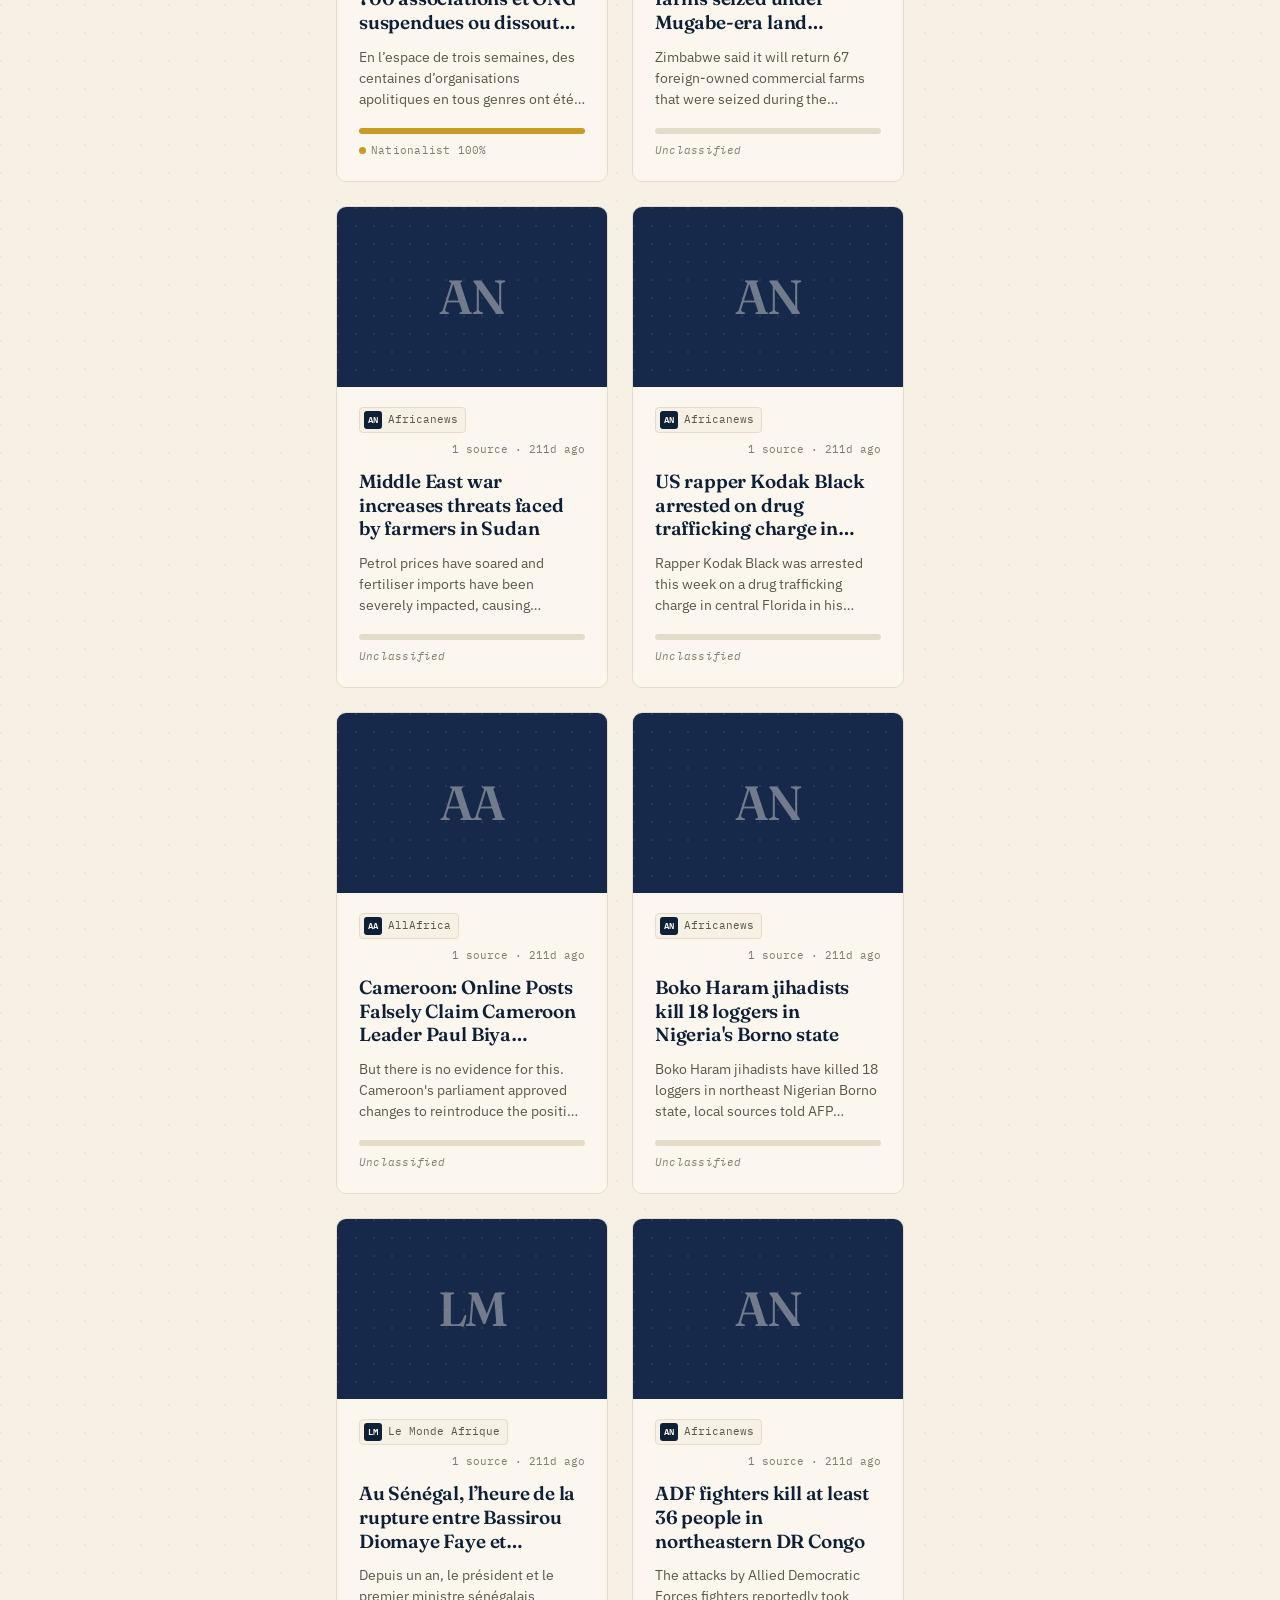
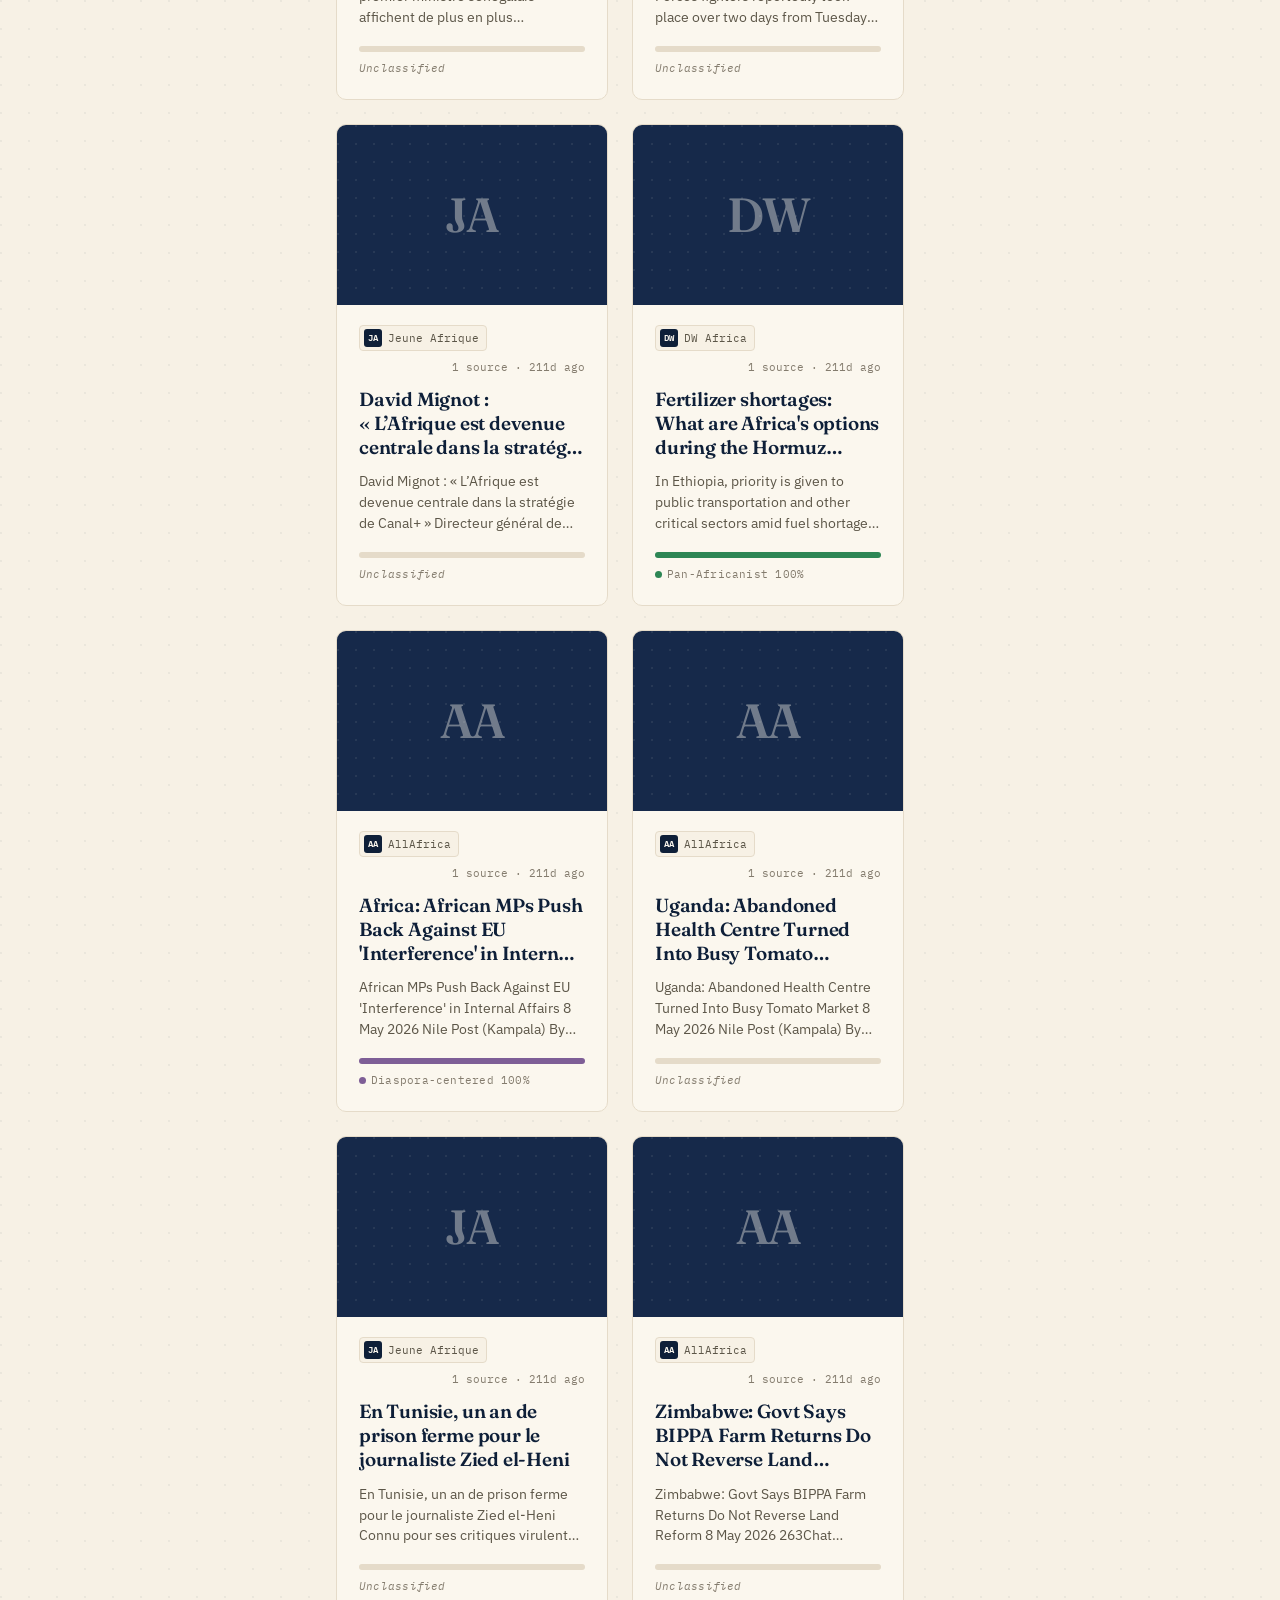
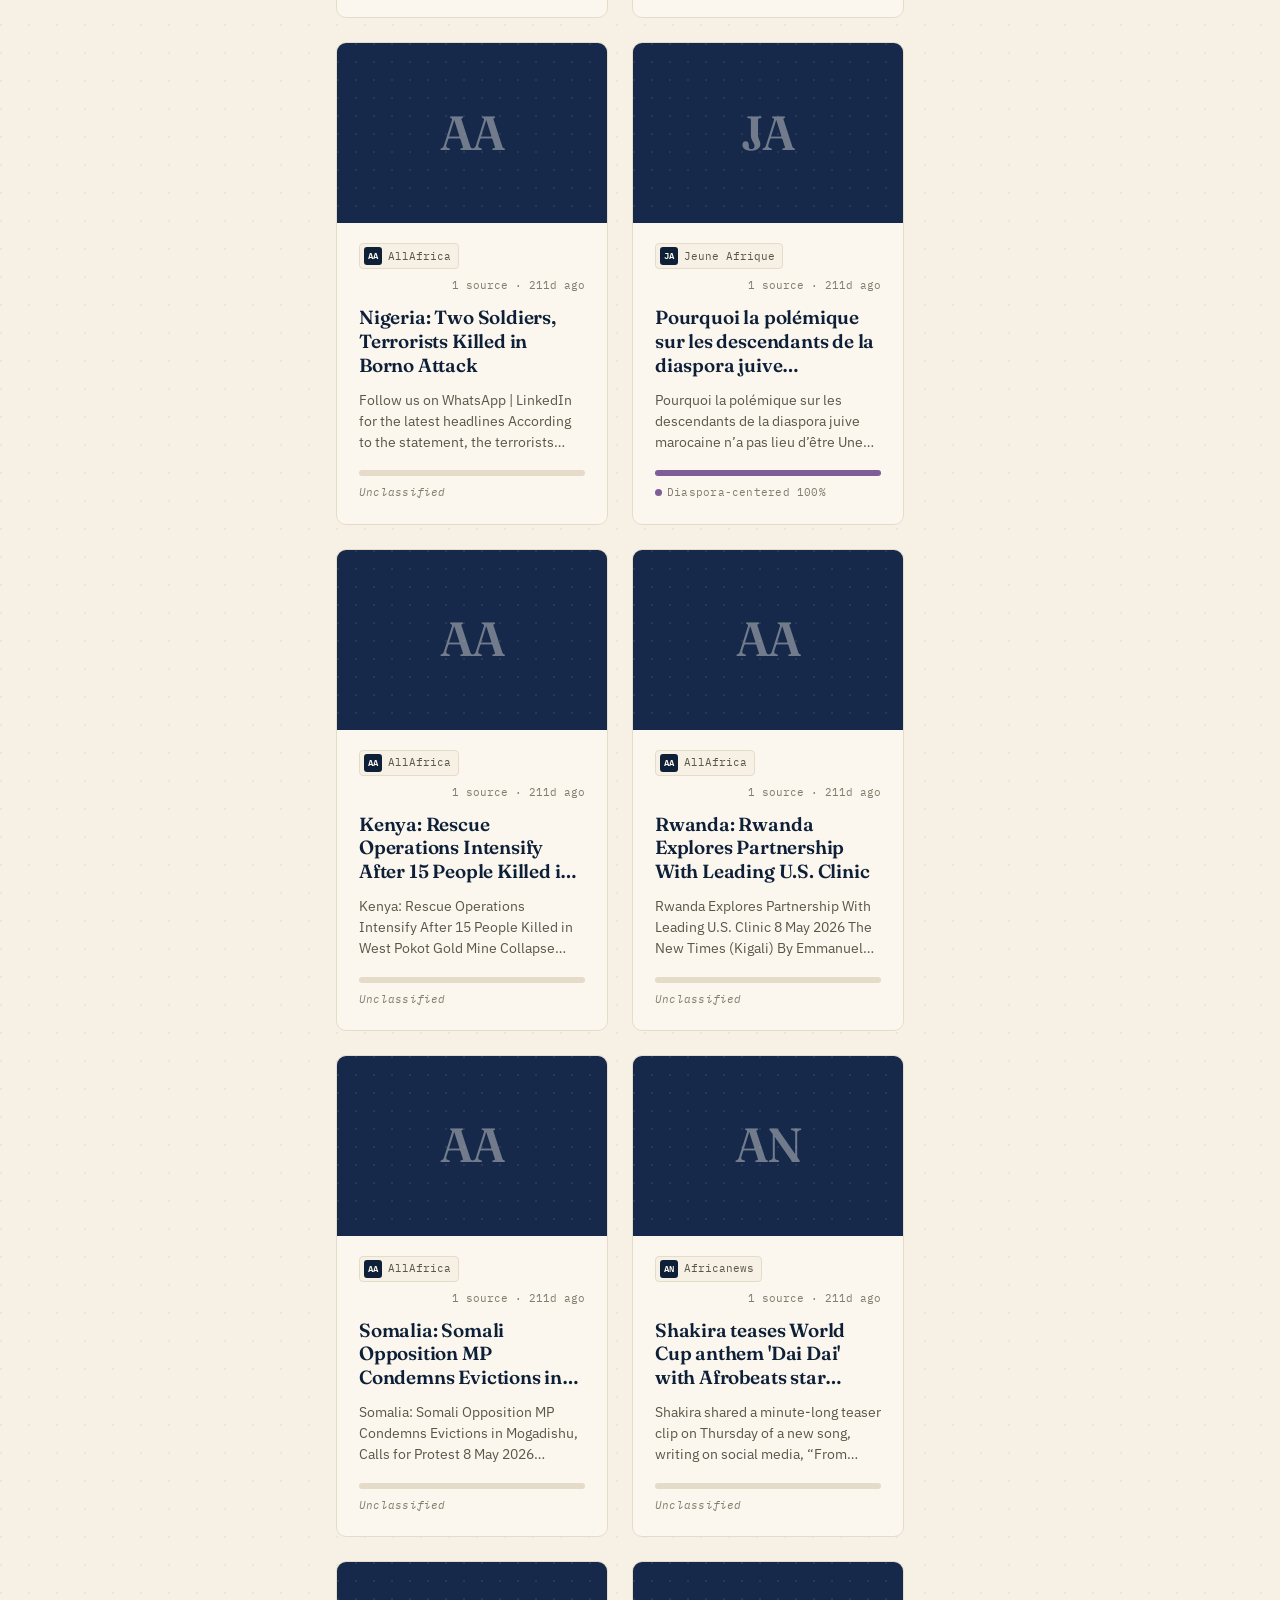
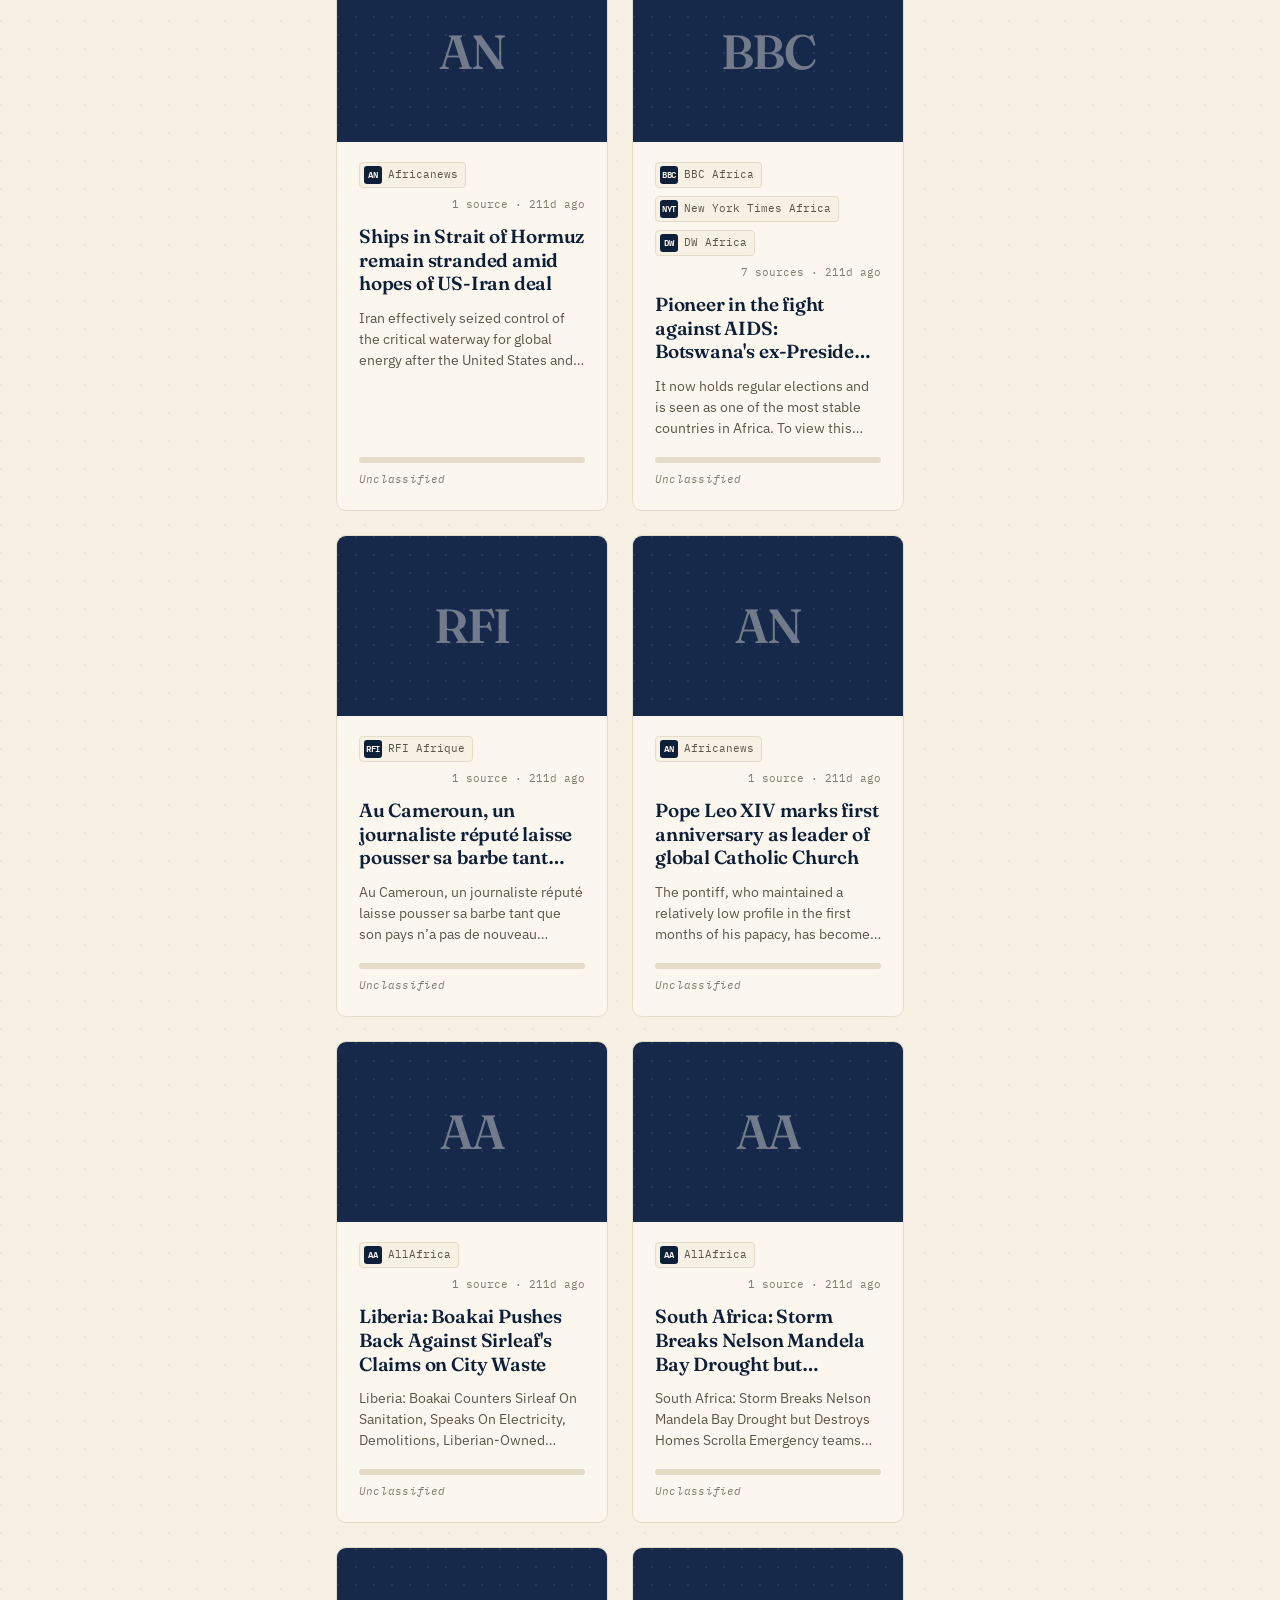
==== commit 78bbd2bd: "data refresh & new achievement section" ====
--- a/frontend/index.html
+++ b/frontend/index.html
@@ -152,6 +152,15 @@
         <a href="https://buymeacoffee.com/wonanews" class="donate-custom" target="_blank" rel="noopener" data-i18n="donate.custom">
           Choisir un autre montant →
         </a>
+      </section>
+
+      <section class="panel panel-achievement" id="achievement">
+        <header class="panel-head">
+          <h2 class="panel-title" data-i18n="achievement.title">Réussites</h2>
+          <span class="panel-tag panel-tag-achievement" data-i18n="achievement.tag">Mise en avant</span>
+        </header>
+        <p class="panel-lede" data-i18n="achievement.lede">Ce que l'Afrique et sa diaspora bâtissent. Entrepreneuriat, culture, science, sport.</p>
+        <div id="achievement-list"></div>
       </section>
 
       <section class="panel panel-blindspot">
@@ -261,7 +270,7 @@
       <div class="footer-col">
         <h3 data-i18n="footer.contact">Contact</h3>
         <ul>
-          <li><a href="mailto:hello@wona.news">hello@wona.news</a></li>
+          <li><a href="mailto:wonanews@proton.me">wonanews@proton.me</a></li>
           <li><a href="#">Twitter</a></li>
           <li><a href="#">LinkedIn</a></li>
         </ul>
--- a/frontend/assets/styles.css
+++ b/frontend/assets/styles.css
@@ -1140,6 +1140,62 @@
 }
 
 /* ============================================================================
+   Achievement panel - right column, celebratory tone
+   ========================================================================= */
+.panel-achievement {
+  background: linear-gradient(180deg, #FAF3E1 0%, #F4E9C7 100%);
+  border-color: rgba(201, 154, 36, 0.35);
+}
+.panel-achievement .panel-title {
+  color: #8C6A18;
+}
+.panel-tag-achievement {
+  background: rgba(201, 154, 36, 0.18);
+  color: #8C6A18;
+  border-color: transparent;
+}
+.panel-achievement .panel-lede {
+  color: rgba(63, 47, 12, 0.78);
+}
+.achievement-card {
+  padding: 12px 0;
+  border-bottom: 1px solid rgba(201, 154, 36, 0.22);
+}
+.achievement-card:last-child { border-bottom: 0; }
+.achievement-card-link {
+  color: inherit;
+  text-decoration: none;
+  display: block;
+}
+.achievement-card-link:hover .achievement-card-title {
+  color: var(--clay-500);
+}
+.achievement-card-title {
+  font-family: var(--font-display);
+  font-weight: 600;
+  font-size: 15px;
+  line-height: 1.3;
+  color: var(--navy-900);
+  margin: 0 0 6px;
+  font-variation-settings: "opsz" 24;
+  transition: color 0.15s ease;
+}
+.achievement-card-meta {
+  display: flex;
+  align-items: center;
+  gap: 8px;
+  font-family: var(--font-mono);
+  font-size: 10px;
+  letter-spacing: 0.06em;
+  text-transform: uppercase;
+  color: rgba(63, 47, 12, 0.6);
+}
+.achievement-card-source {
+  font-weight: 500;
+  color: #8C6A18;
+}
+
+/* ============================================================================
    Blindspot panel - right column
    ========================================================================= */
 .panel-blindspot {
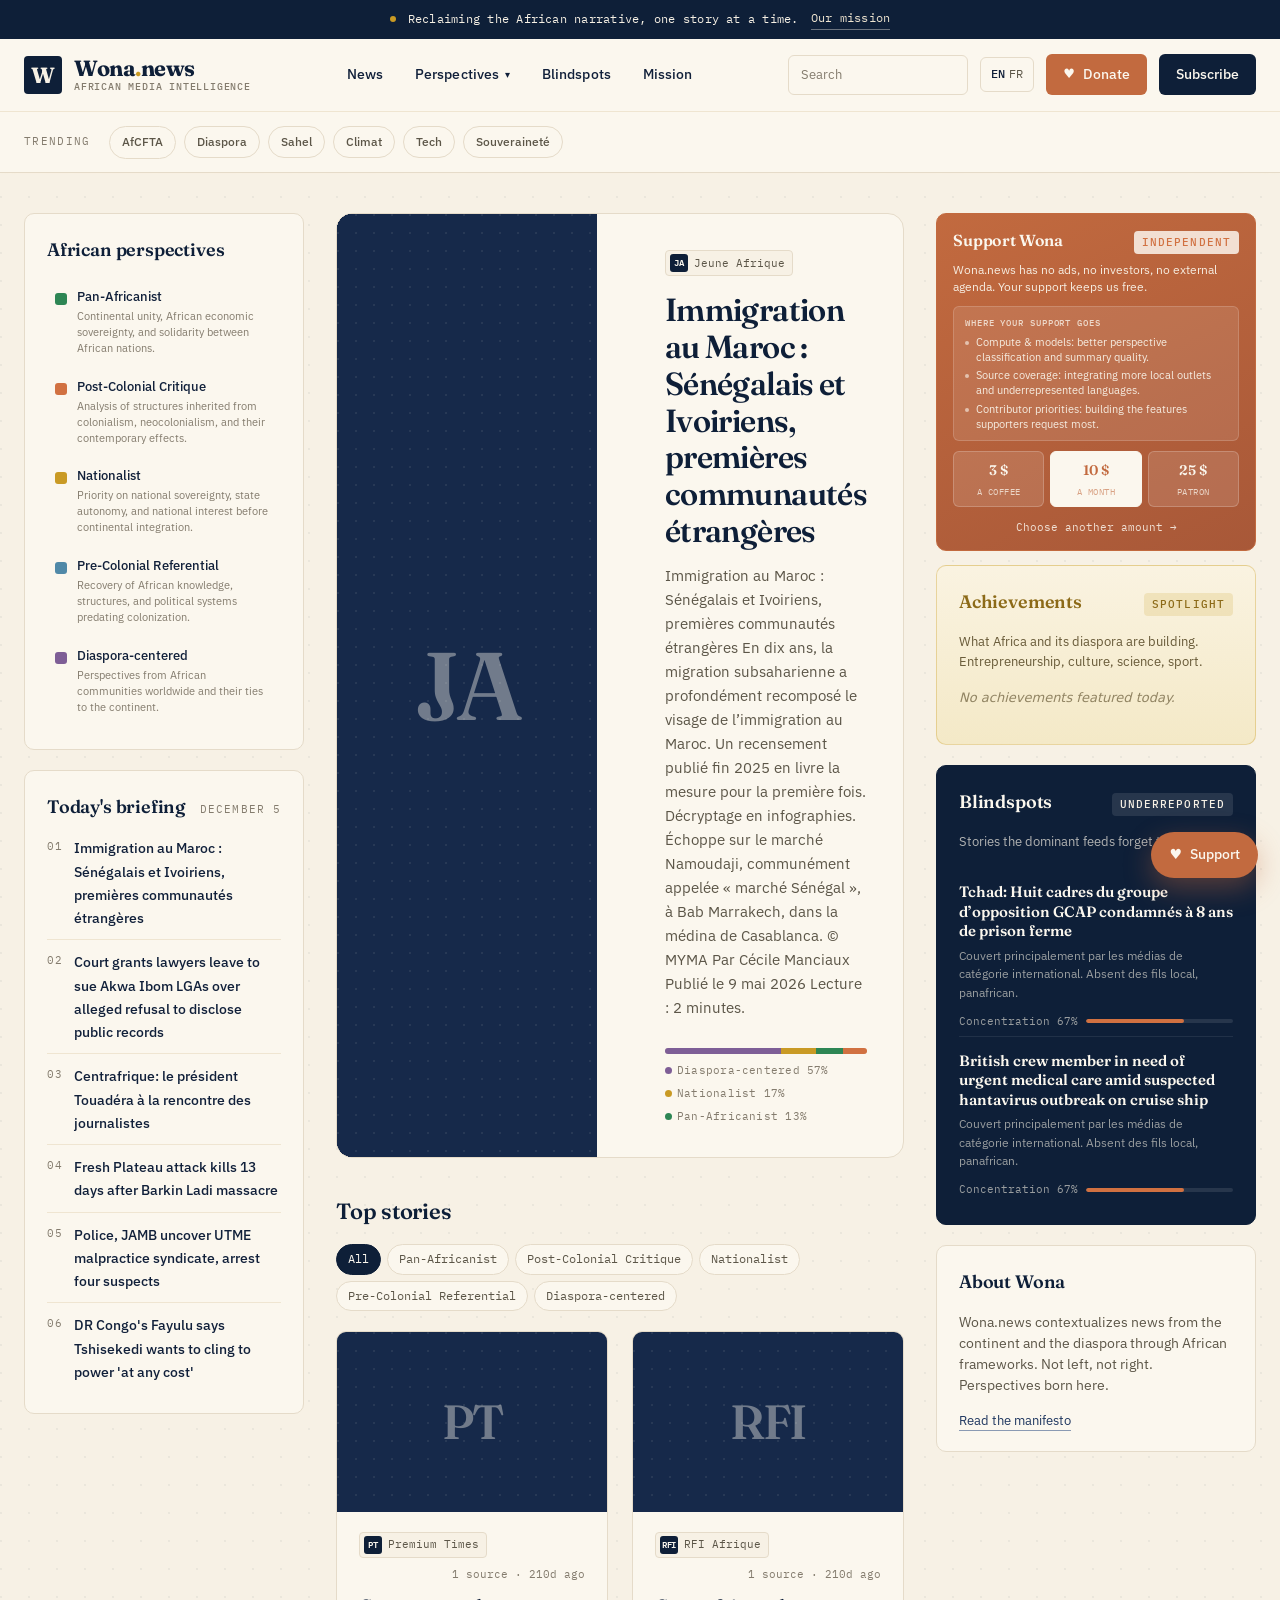
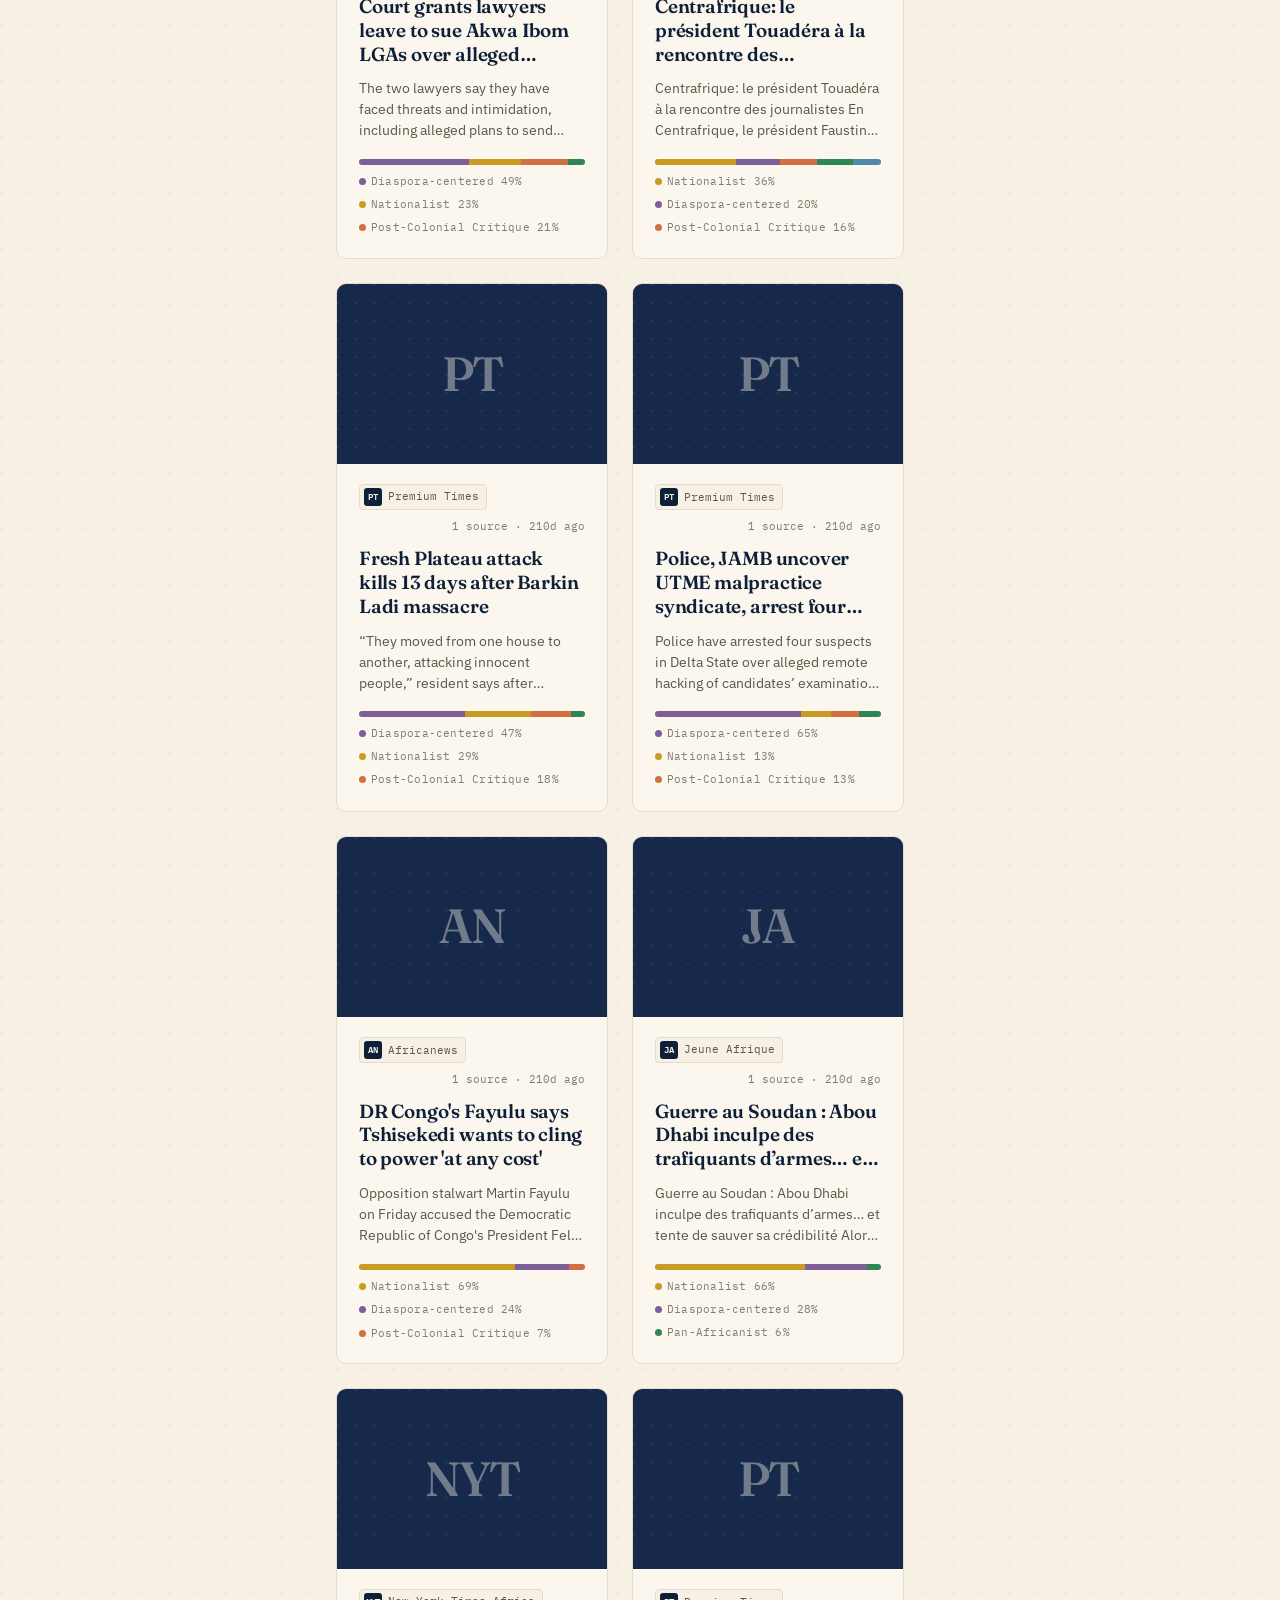
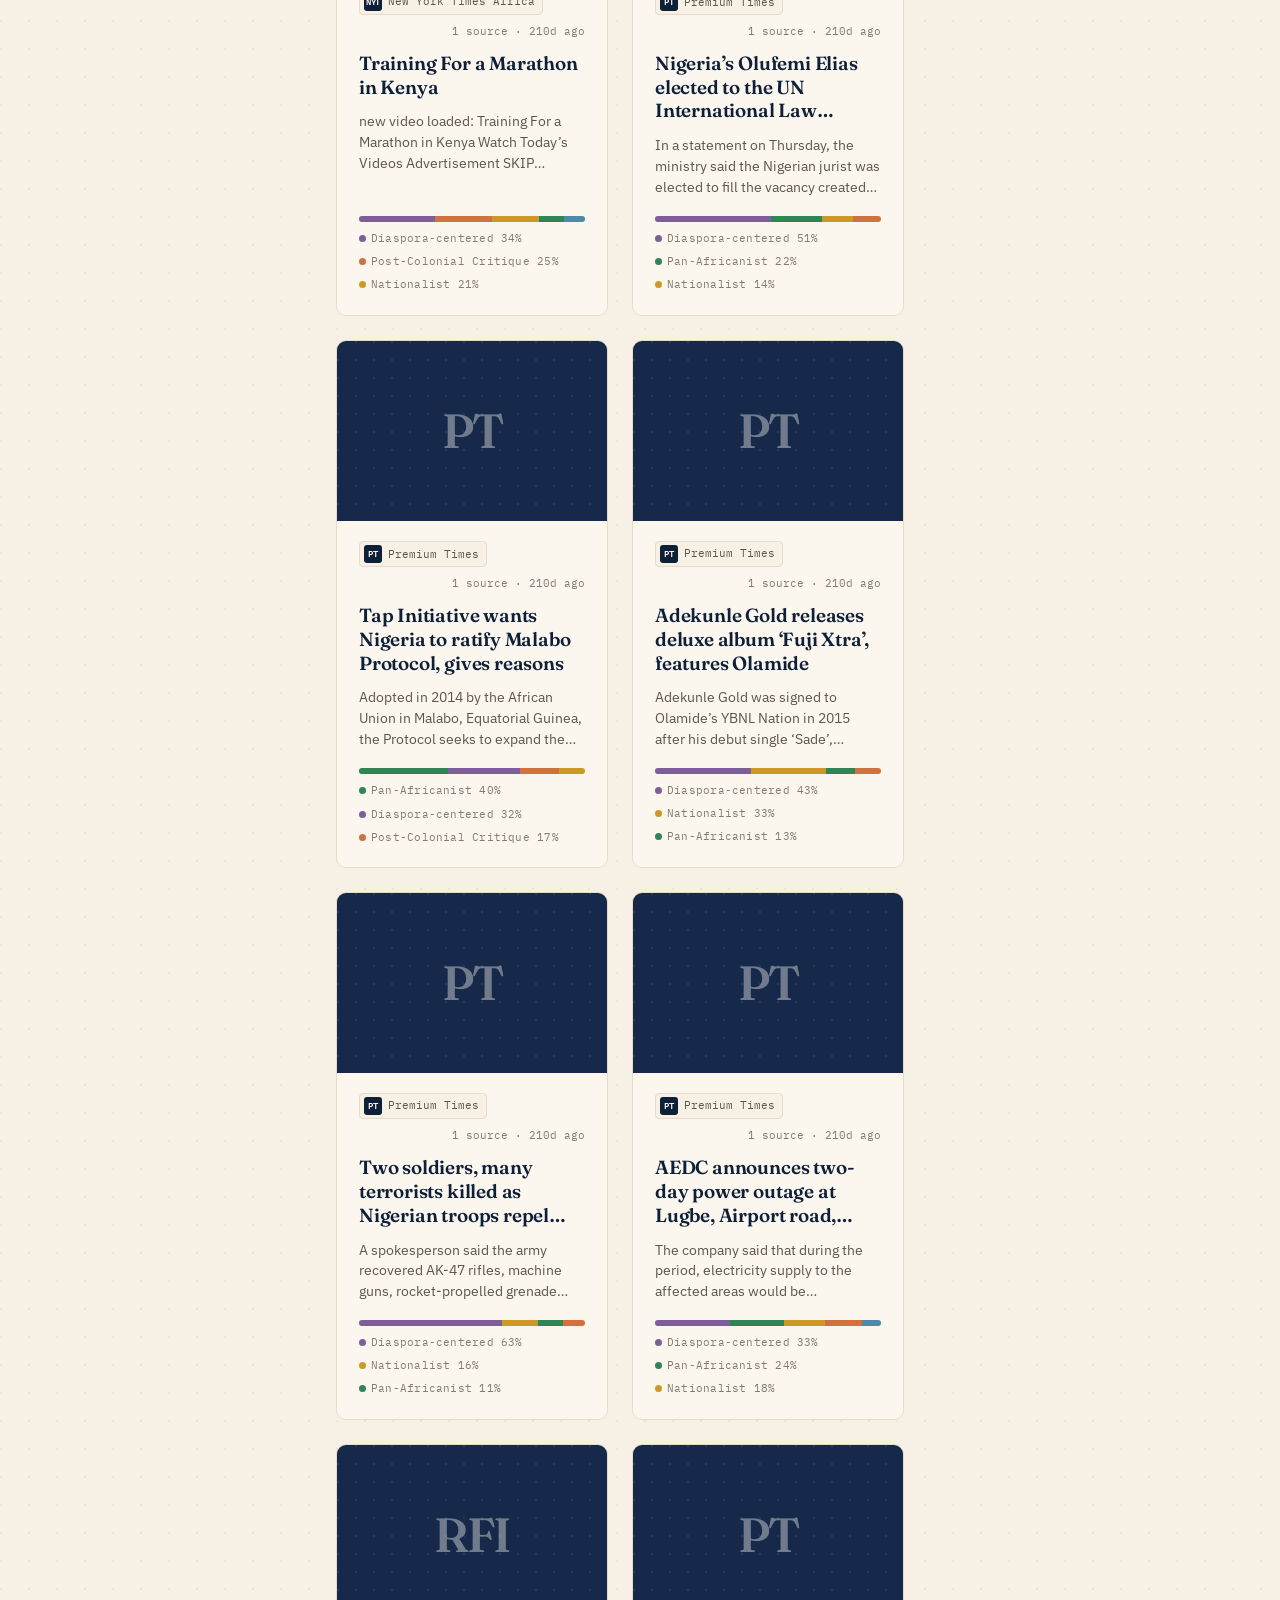
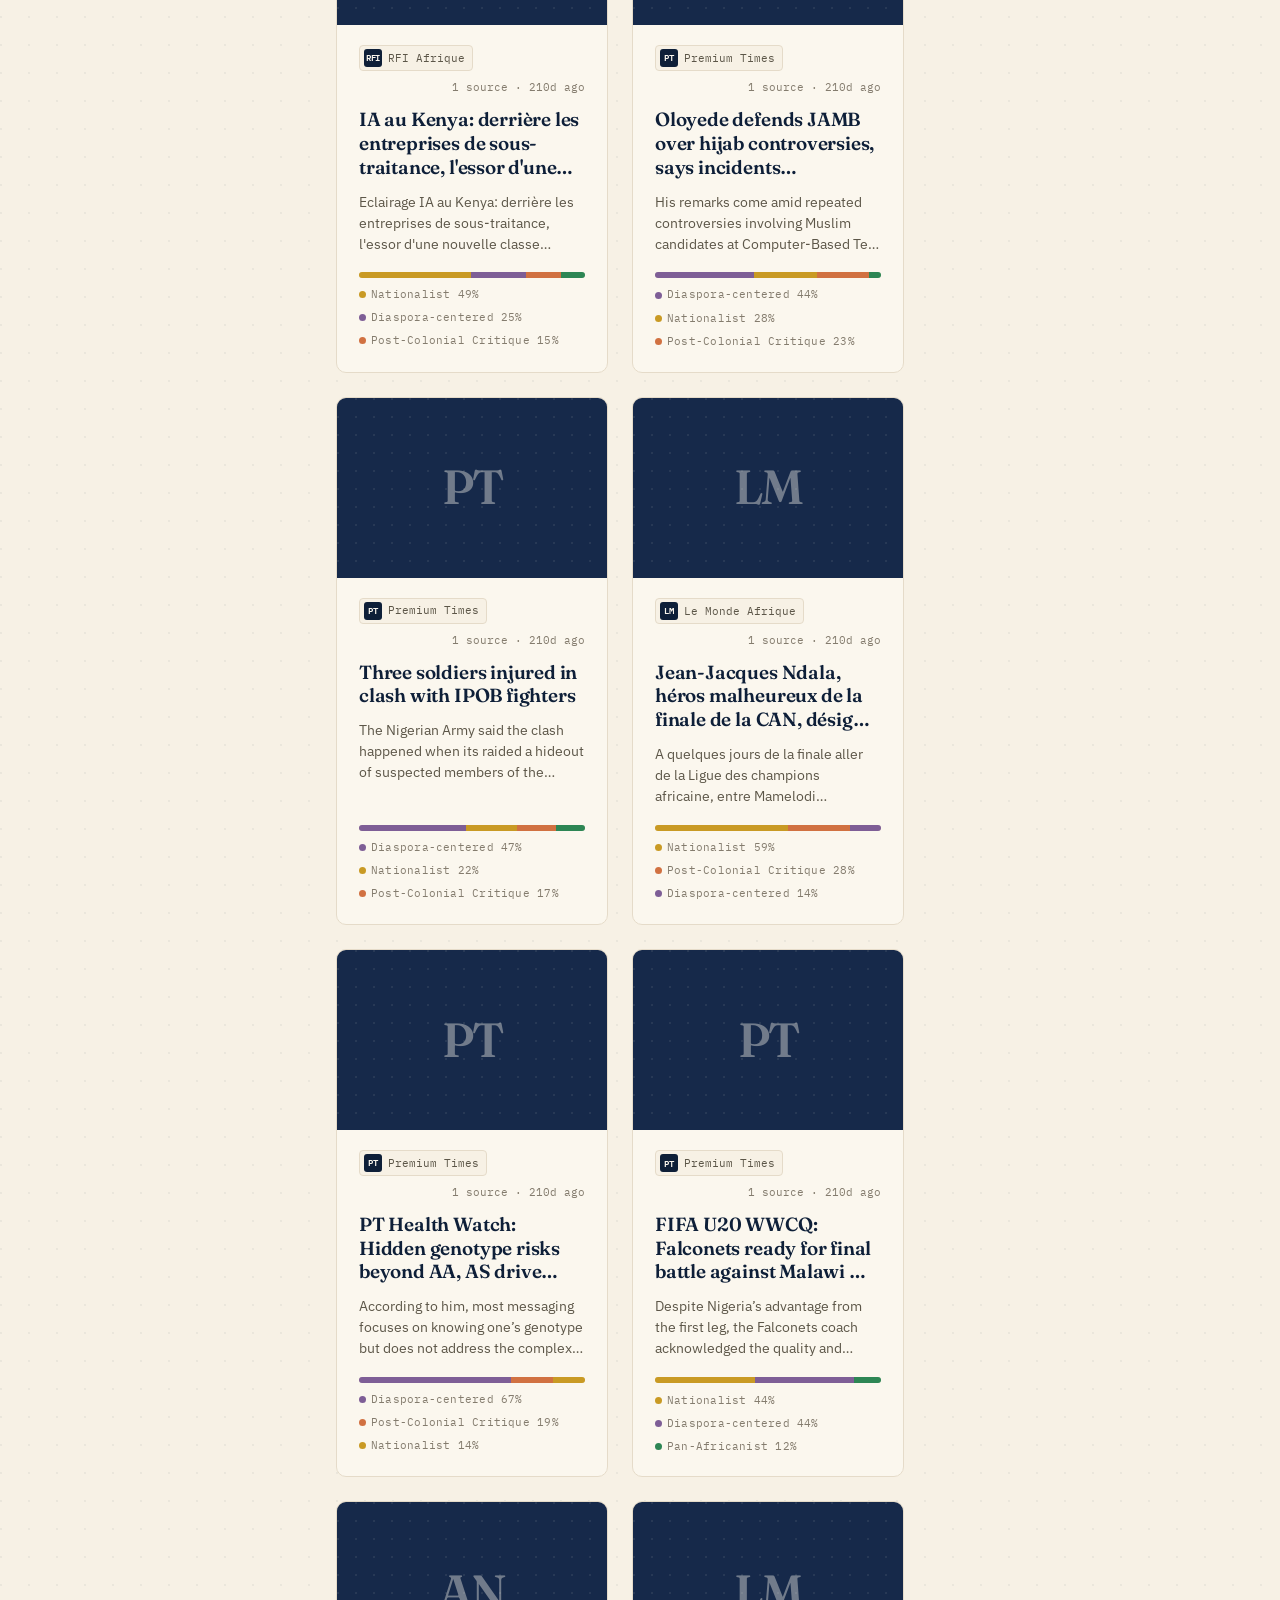
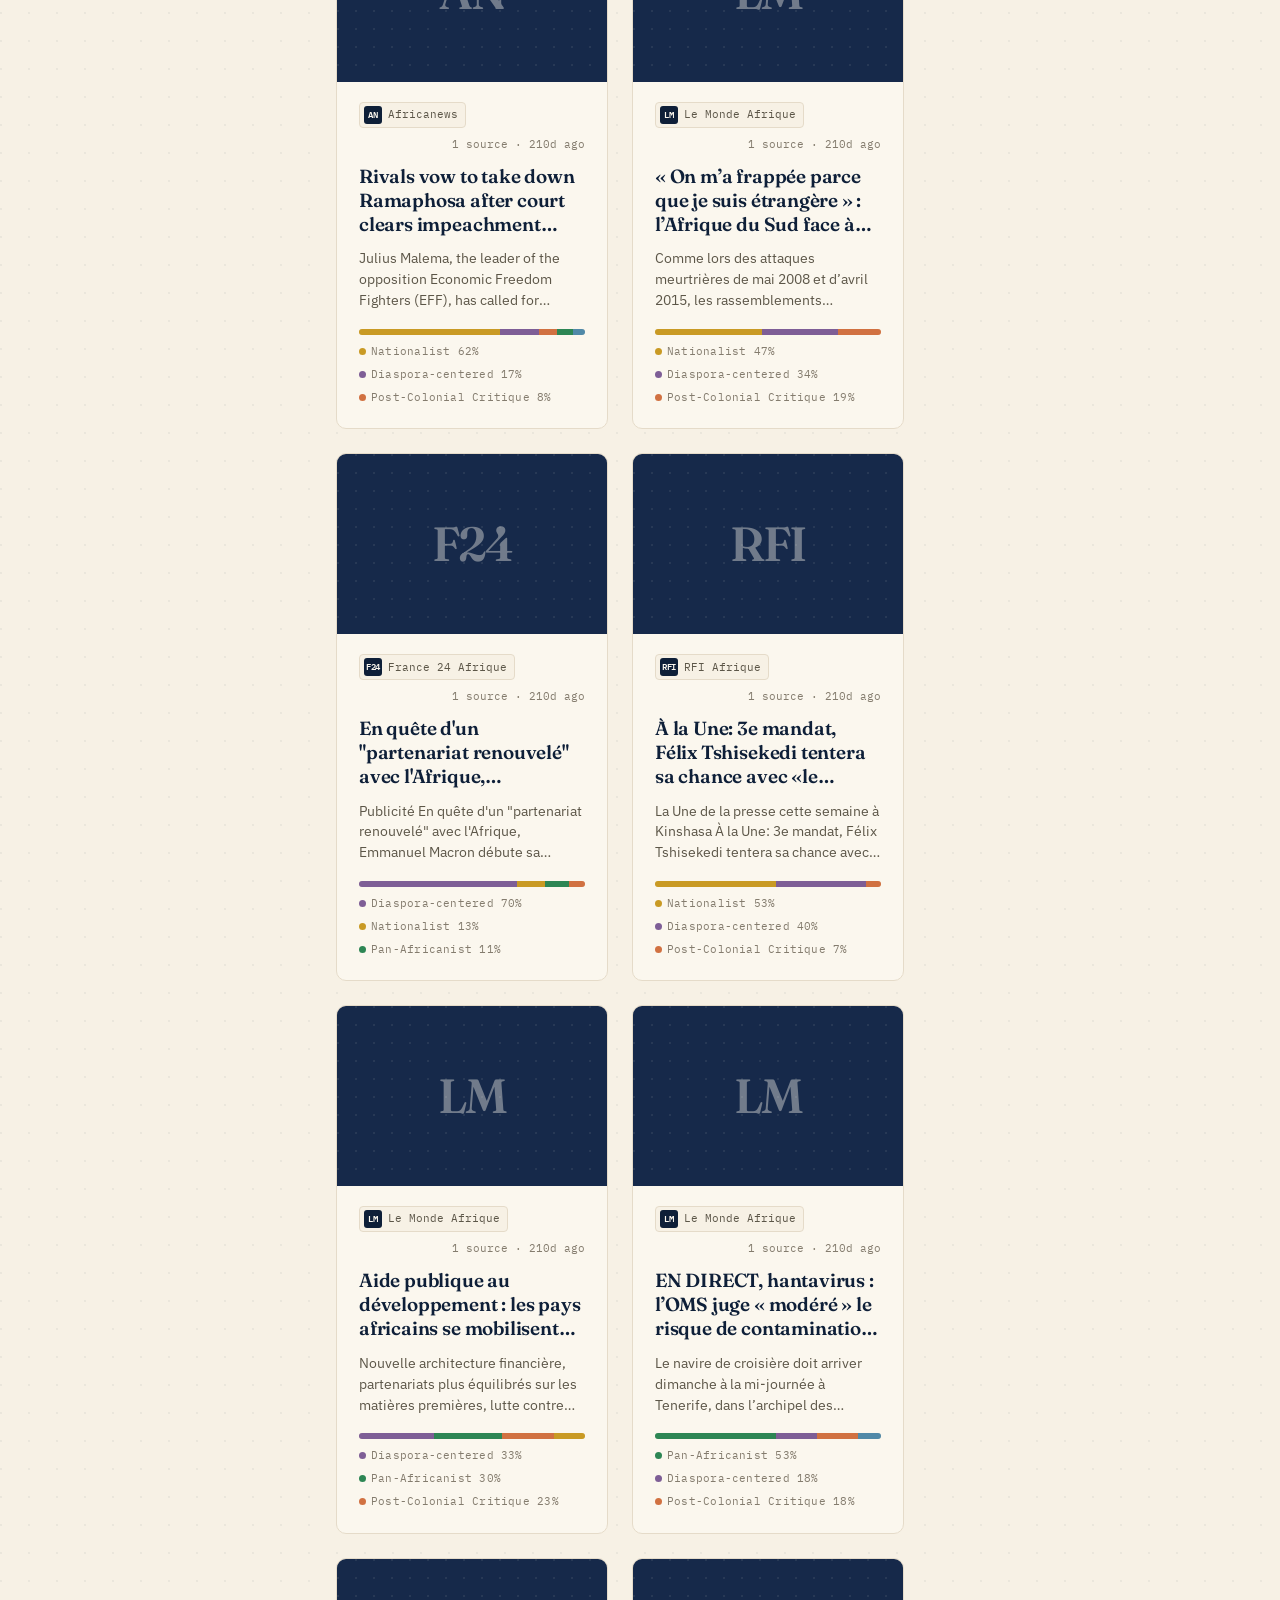
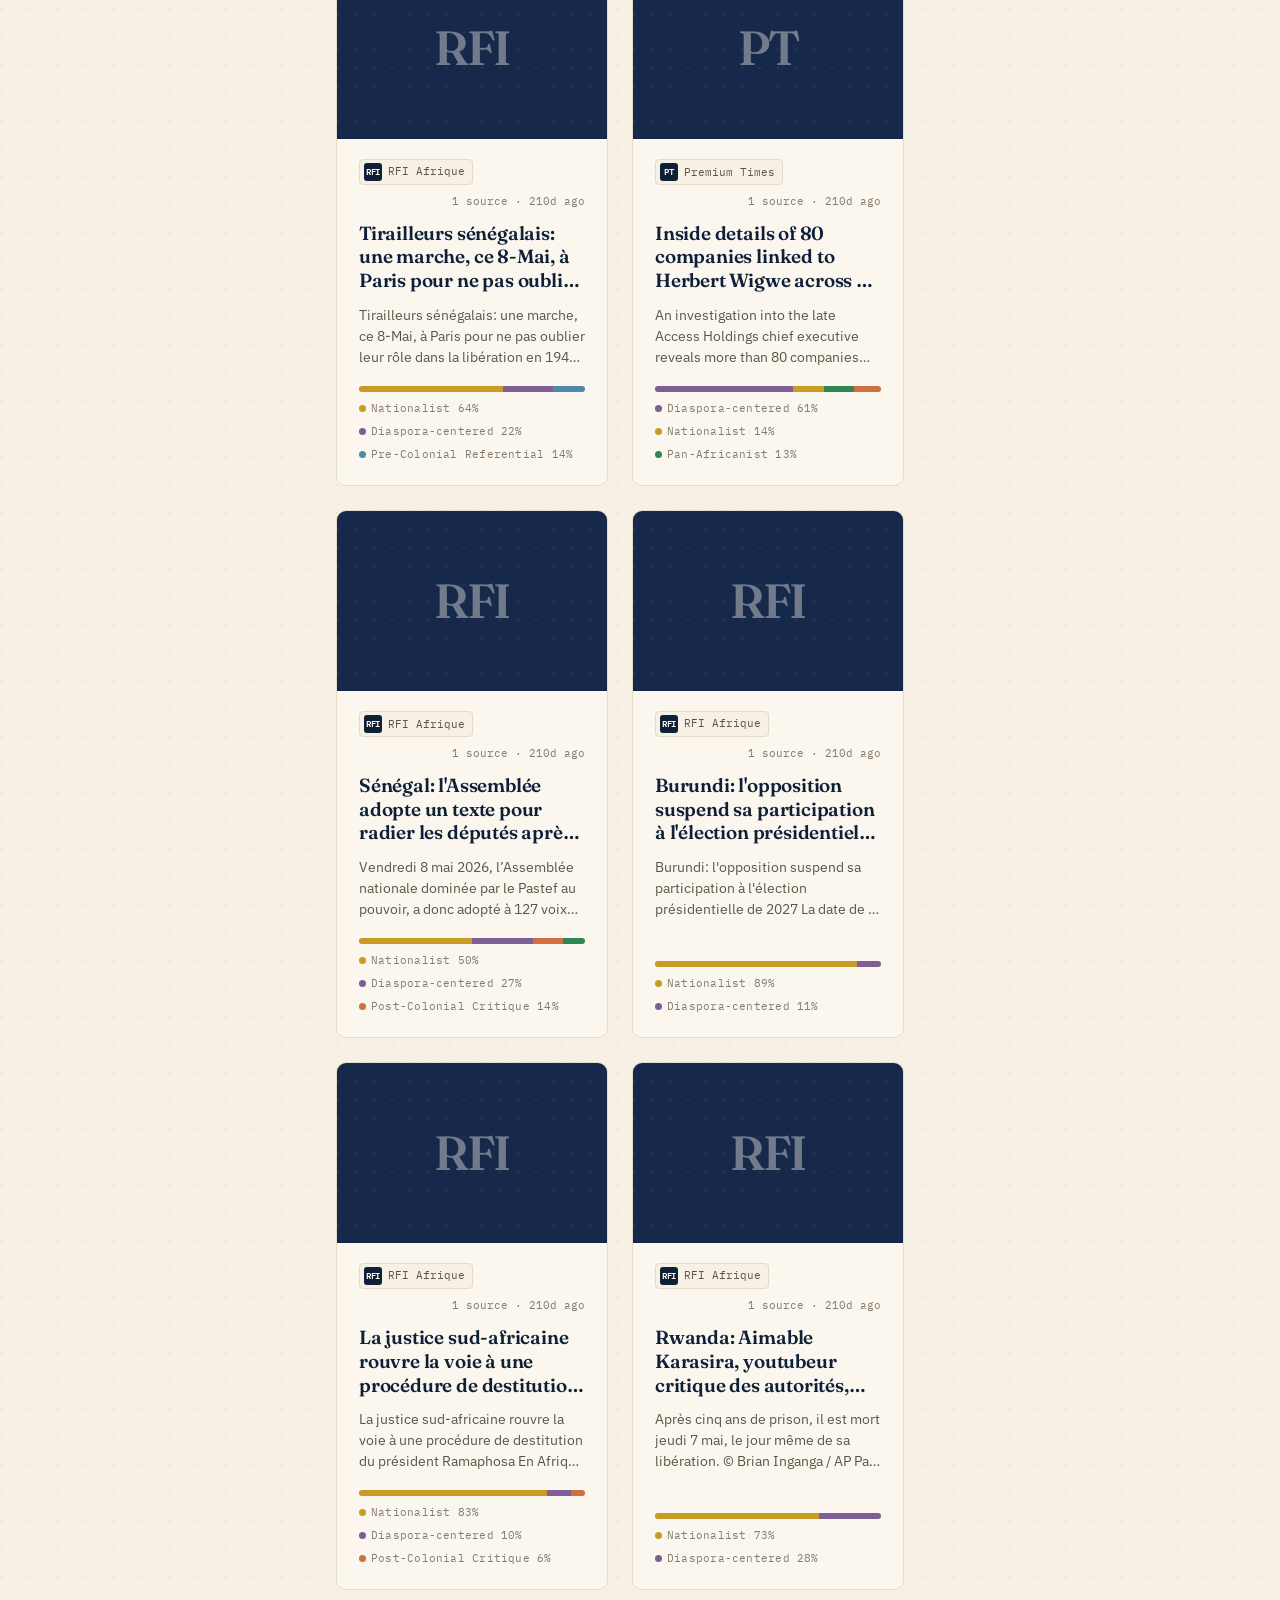
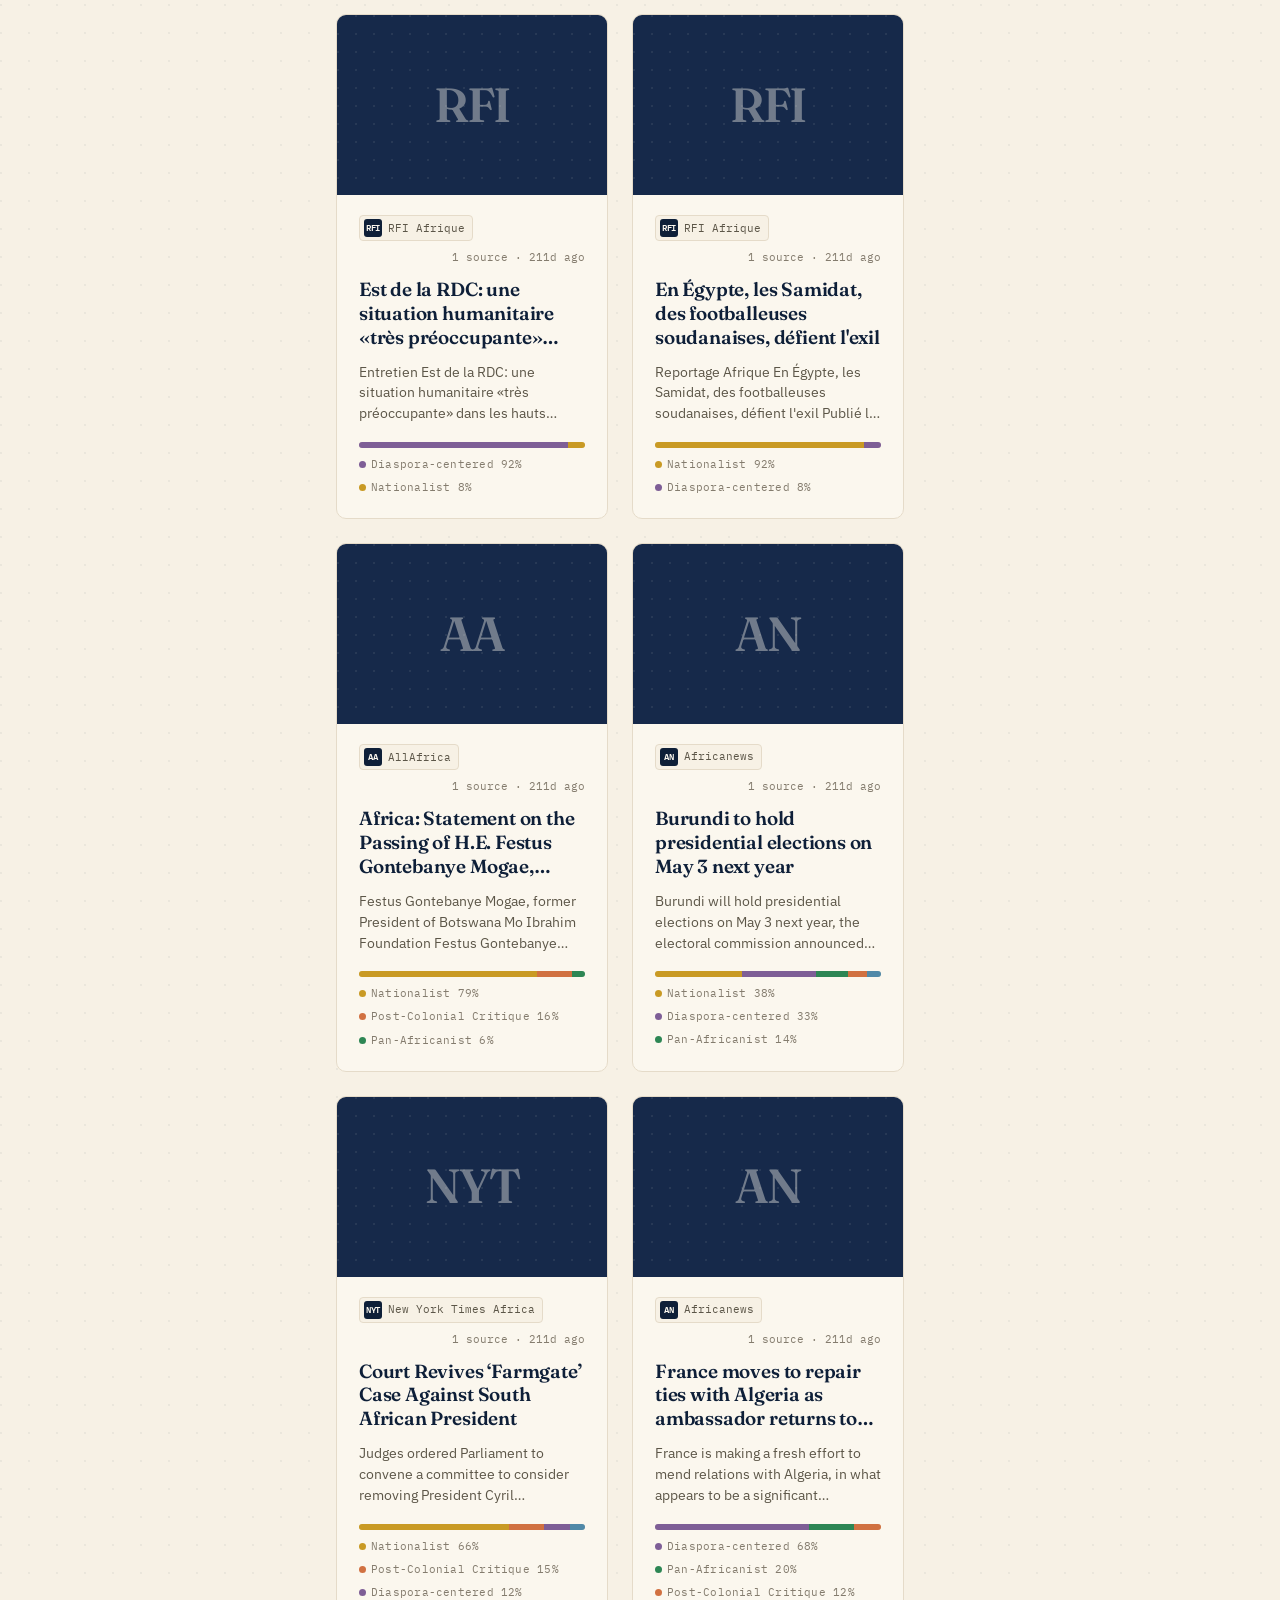
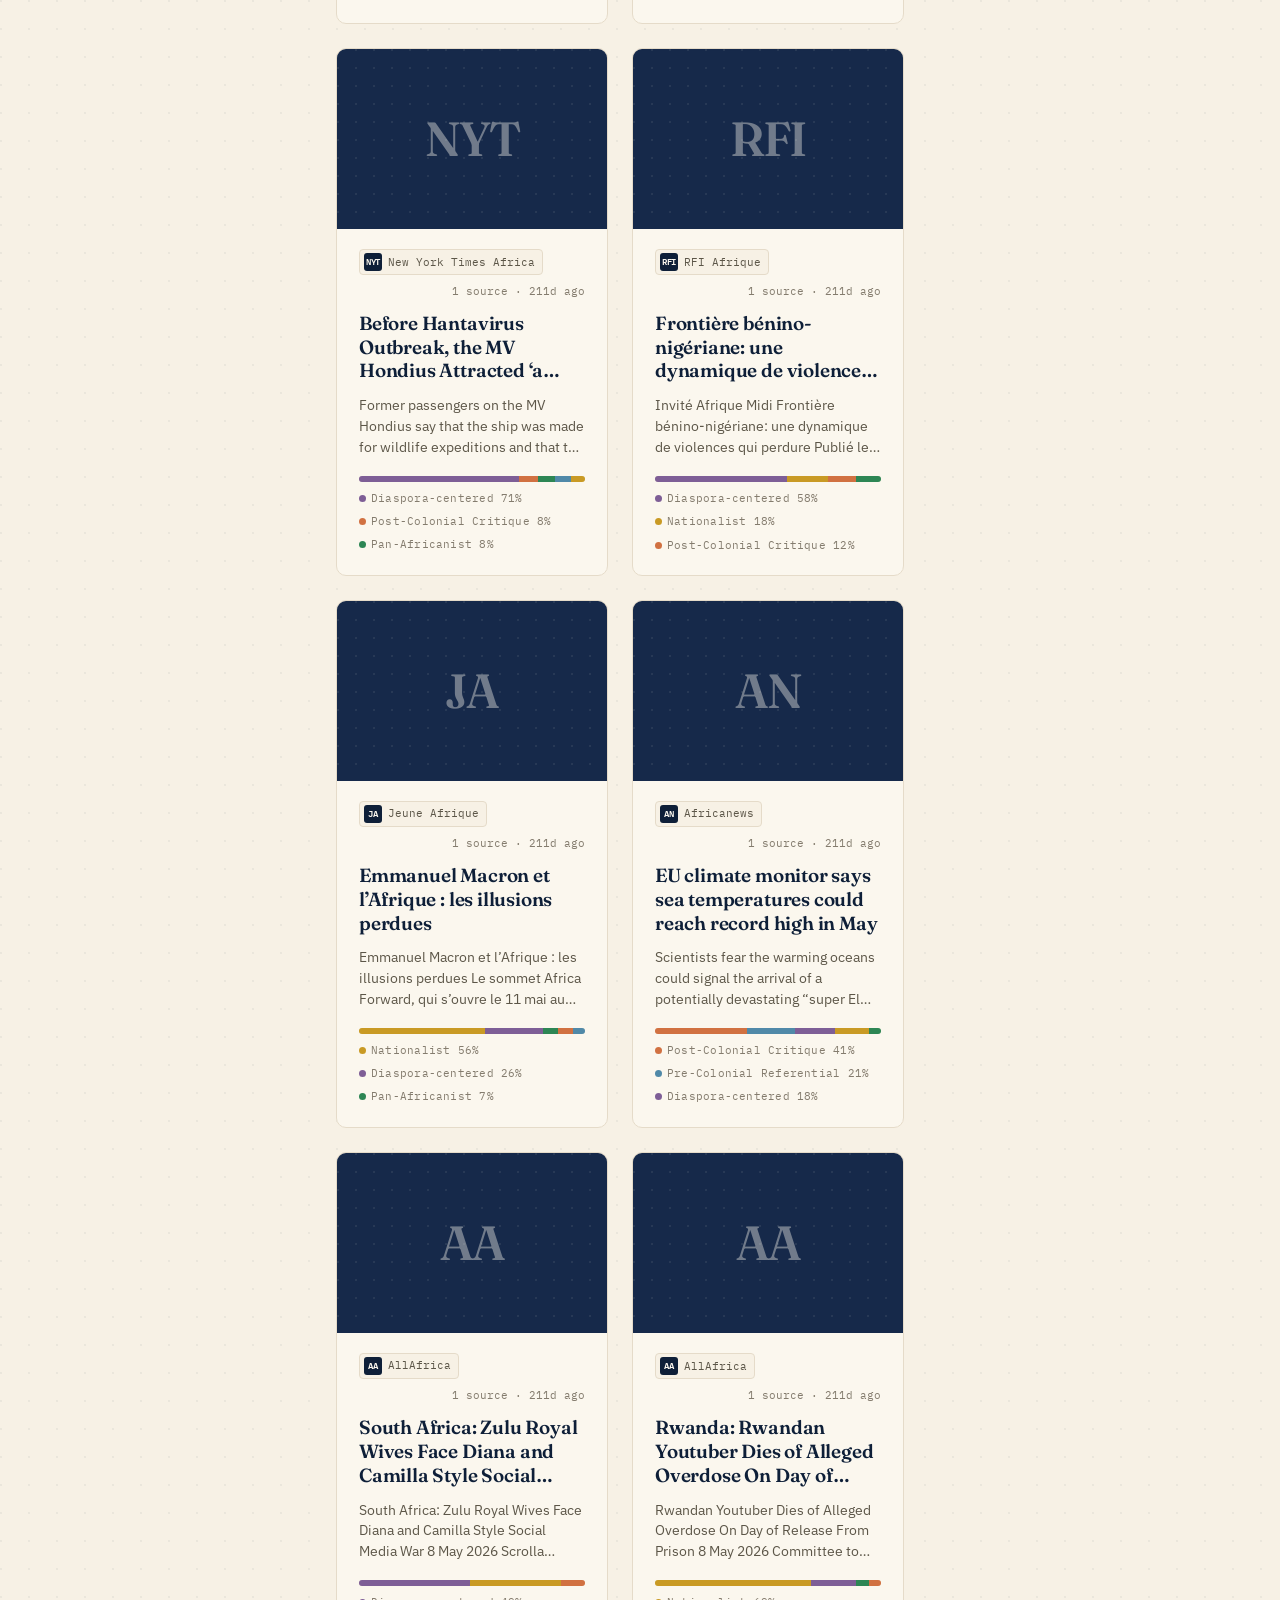
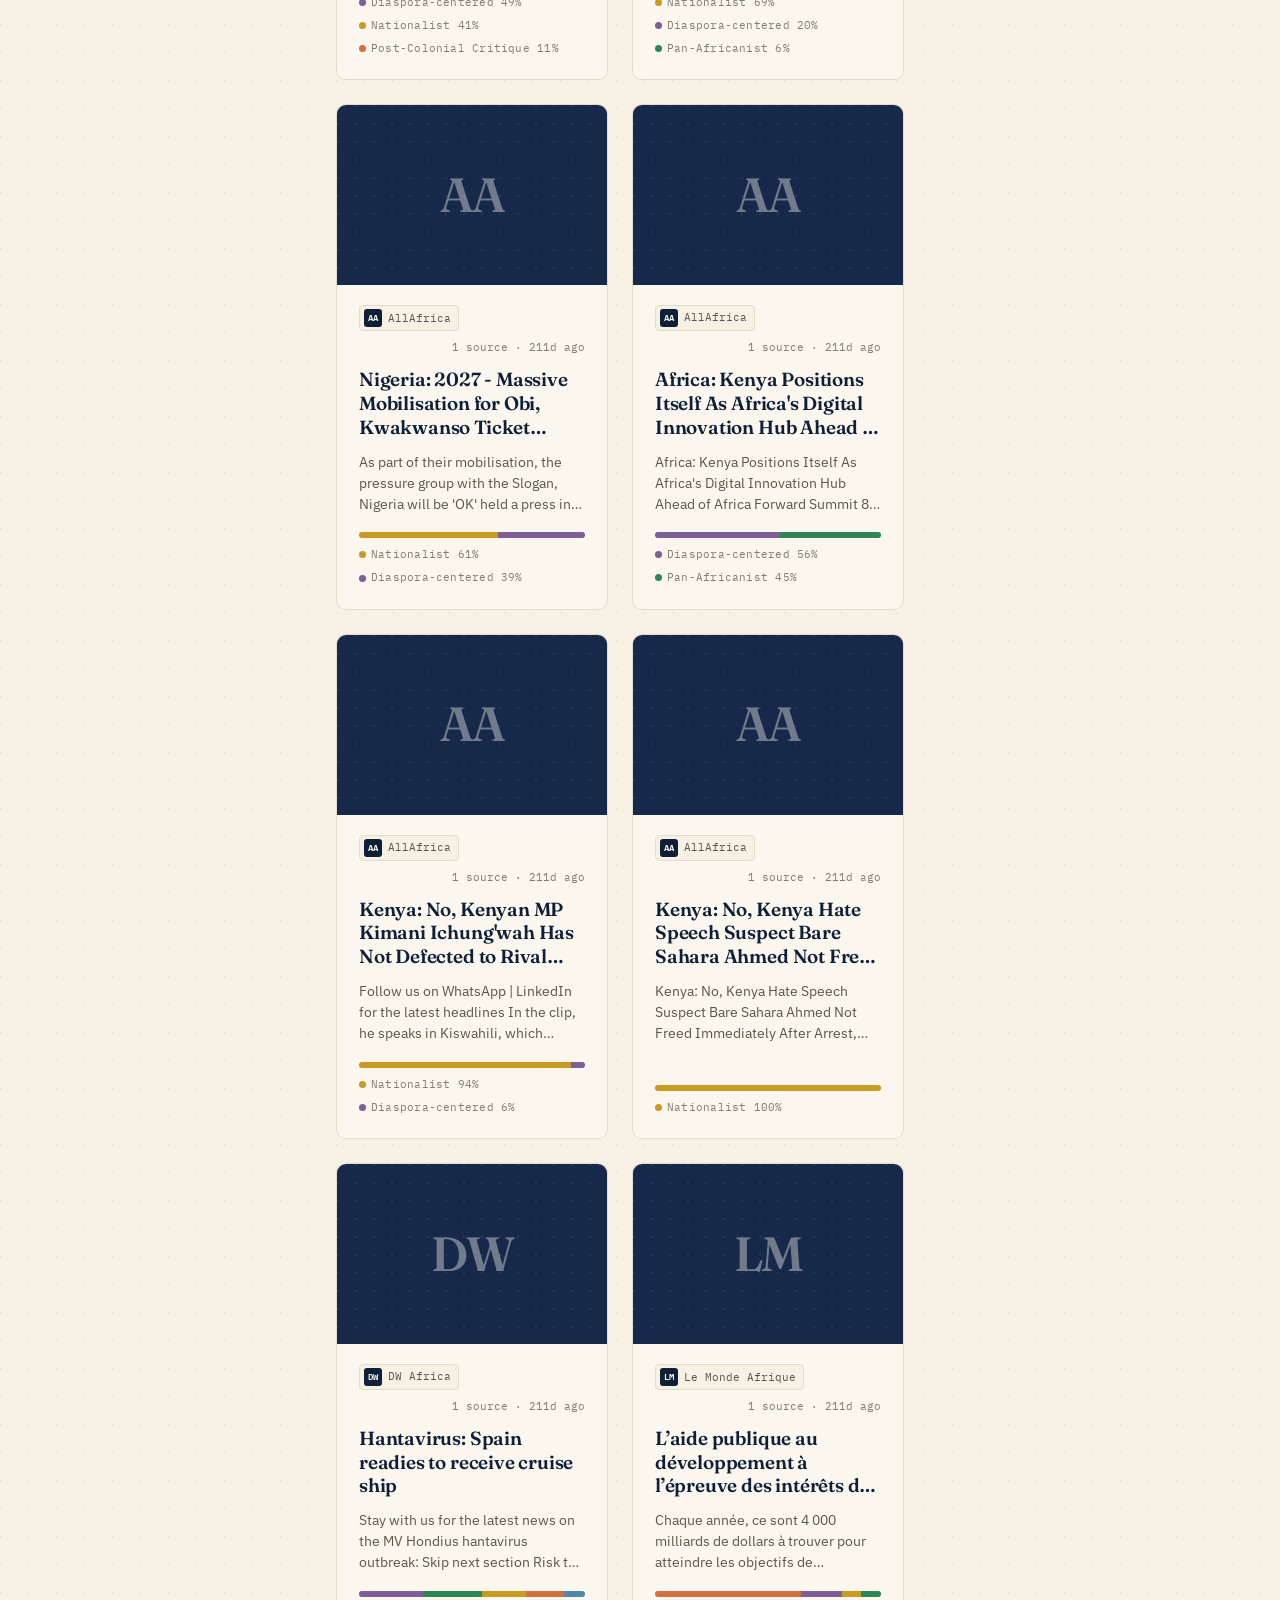
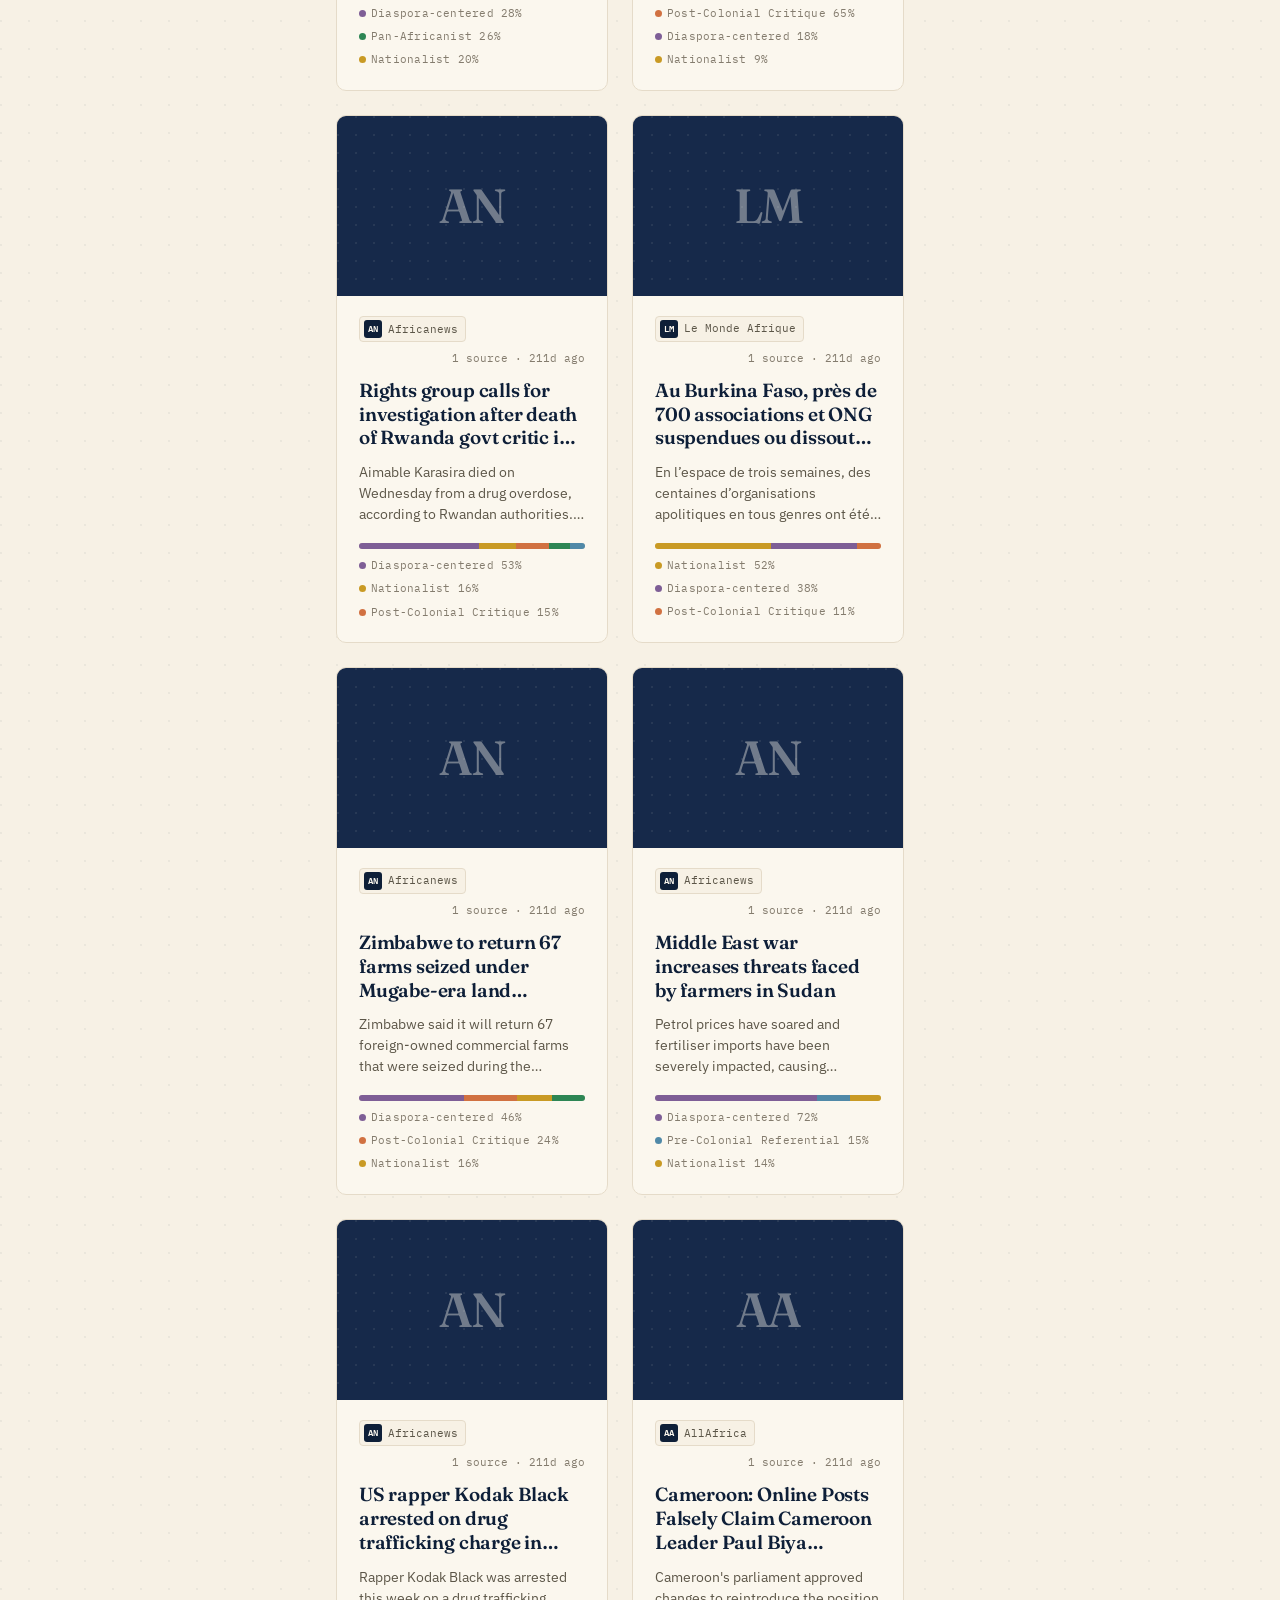
==== commit 57947cc9: "web page style update & full ML pipeline run" ====
--- a/frontend/index.html
+++ b/frontend/index.html
@@ -22,12 +22,18 @@
   <div class="ribbon">
     <span class="ribbon-mark"></span>
     <span data-i18n="ribbon.tagline">Reclaiming the African narrative, one story at a time.</span>
-    <a href="#mission" class="ribbon-link" data-i18n="ribbon.cta">Notre mission</a>
+    <a href="#mission" class="ribbon-link" data-modal-trigger="mission" data-i18n="ribbon.cta">Notre mission</a>
   </div>
 
   <!-- Sticky header -->
   <header class="site-header">
     <div class="container header-inner">
+      <button type="button" class="mobile-menu-toggle" id="mobile-menu-toggle" aria-label="Menu" aria-expanded="false">
+        <span class="hamburger-bar"></span>
+        <span class="hamburger-bar"></span>
+        <span class="hamburger-bar"></span>
+      </button>
+
       <a href="/" class="brand" aria-label="Wona.news">
         <span class="brand-mark">W</span>
         <span class="brand-text">
@@ -52,7 +58,7 @@
         </div>
 
         <a href="#blindspot" class="nav-link" data-i18n="nav.blindspots">Angles morts</a>
-        <a href="#mission" class="nav-link" data-i18n="nav.mission">Mission</a>
+        <a href="#mission" class="nav-link" data-modal-trigger="mission" data-i18n="nav.mission">Mission</a>
       </nav>
 
       <div class="header-actions">
@@ -112,7 +118,7 @@
       </div>
     </section>
 
-    <aside class="col-right" id="blindspot" data-i18n-aria-label="blindspot.title" aria-label="Angles morts">
+    <aside class="col-right">
 
       <!-- DONATE panel -->
       <section class="panel panel-donate" id="donate">
@@ -163,7 +169,7 @@
         <div id="achievement-list"></div>
       </section>
 
-      <section class="panel panel-blindspot">
+      <section class="panel panel-blindspot" id="blindspot">
         <header class="panel-head">
           <h2 class="panel-title" data-i18n="blindspot.title">Angles morts</h2>
           <span class="panel-tag" data-i18n="blindspot.tag">Sous-couvert</span>
@@ -180,7 +186,7 @@
           Wona.news contextualise l'actualité du continent et de la diaspora à travers des grilles de lecture africaines.
           Pas de gauche, pas de droite. Des perspectives nées ici.
         </p>
-        <a href="#mission" class="text-link" data-i18n="about.cta">Lire le manifeste</a>
+        <a href="#mission" class="text-link" data-modal-trigger="mission" data-i18n="about.cta">Lire le manifeste</a>
       </section>
     </aside>
 
@@ -270,7 +276,7 @@
       <div class="footer-col">
         <h3 data-i18n="footer.contact">Contact</h3>
         <ul>
-          <li><a href="mailto:wonanews@proton.me">wonanews@proton.me</a></li>
+          <li><a href="mailto:hello@wona.news">hello@wona.news</a></li>
           <li><a href="#">Twitter</a></li>
           <li><a href="#">LinkedIn</a></li>
         </ul>
@@ -287,6 +293,47 @@
     <span class="floating-donate-label" data-i18n="floating.support">Soutenir</span>
   </a>
 
+  <!-- Mobile drawer -->
+  <div class="mobile-drawer" id="mobile-drawer" aria-hidden="true">
+    <div class="mobile-drawer-backdrop" data-close-drawer></div>
+    <nav class="mobile-drawer-panel" aria-label="Menu mobile">
+      <div class="mobile-drawer-head">
+        <span class="brand-word">Wona<span class="brand-dot">.</span>news</span>
+        <button type="button" class="mobile-drawer-close" data-close-drawer aria-label="Fermer">×</button>
+      </div>
+      <ul class="mobile-drawer-list">
+        <li><a href="#stories" data-close-drawer data-i18n="nav.news">Actualités</a></li>
+        <li><a href="#blindspot" data-close-drawer data-i18n="nav.blindspots">Angles morts</a></li>
+        <li><a href="#mission" data-close-drawer data-modal-trigger="mission" data-i18n="nav.mission">Mission</a></li>
+      </ul>
+      <p class="mobile-drawer-eyebrow" data-i18n="perspectives.eyebrow">Cinq perspectives africaines</p>
+      <ul class="mobile-drawer-perspectives" id="mobile-perspectives-items"></ul>
+      <div class="mobile-drawer-actions">
+        <button type="button" class="lang-toggle lang-toggle-mobile" id="lang-toggle-mobile" aria-label="Changer de langue">
+          <span class="lang-current">FR</span>
+          <span class="lang-other">EN</span>
+        </button>
+        <a href="https://buymeacoffee.com/wonanews" target="_blank" rel="noopener" class="btn btn-donate" data-close-drawer>
+          <span class="btn-donate-icon" aria-hidden="true">♥</span>
+          <span data-i18n="btn.donate">Faire un don</span>
+        </a>
+        <a href="#subscribe" class="btn btn-primary" data-close-drawer data-i18n="btn.subscribe">S'abonner</a>
+      </div>
+    </nav>
+  </div>
+
+  <!-- Mission modal -->
+  <div class="modal" id="mission-modal" aria-hidden="true" role="dialog" aria-labelledby="mission-modal-title">
+    <div class="modal-backdrop" data-close-modal></div>
+    <div class="modal-panel">
+      <button type="button" class="modal-close" data-close-modal aria-label="Fermer">×</button>
+      <p class="modal-eyebrow" data-i18n="mission.eyebrow">Notre engagement</p>
+      <h2 class="modal-headline" id="mission-modal-title" data-i18n-html="mission.headline">Reprendre le récit africain.<br />Le contextualiser. Le diffuser.</h2>
+      <p class="modal-body" data-i18n="mission.body">Wona.news aggrège des sources africaines et internationales, produit des résumés courts et lisibles, et révèle l'orientation idéologique de chaque récit à travers cinq perspectives africaines. Pas une plateforme contre, une plateforme depuis.</p>
+      <a href="https://buymeacoffee.com/wonanews" target="_blank" rel="noopener" class="modal-cta" data-i18n="mission.cta">Soutenir le projet →</a>
+    </div>
+  </div>
+
   <script src="assets/app.js" defer></script>
 </body>
 </html>
--- a/frontend/assets/styles.css
+++ b/frontend/assets/styles.css
@@ -1420,4 +1420,365 @@
   .header-actions .btn { display: none; }
   .lang-toggle { display: none; }
   .ribbon span:first-of-type ~ span:not(.ribbon-link) { display: none; }
-}+}
+
+/* ============================================================================
+   Donate panel — slimmer + force gradient (overrides .panel cream background)
+   ========================================================================= */
+.panel-donate {
+  background: linear-gradient(155deg, #C26A3F 0%, #A85838 100%) !important;
+  border-color: #C26A3F !important;
+  padding: 14px 16px 14px !important;
+  margin-bottom: 14px !important;
+}
+.panel-donate .panel-head {
+  margin-bottom: 8px !important;
+}
+.panel-donate .panel-title {
+  font-size: 16px !important;
+  color: var(--sand-50) !important;
+}
+.donate-lede {
+  font-size: 12px !important;
+  line-height: 1.4 !important;
+  margin: 0 0 10px !important;
+  color: rgba(251, 247, 238, 0.92) !important;
+}
+.donate-allocation {
+  margin: 0 0 10px !important;
+  padding: 9px 11px 8px !important;
+  background: rgba(255, 255, 255, 0.10) !important;
+  border: 1px solid rgba(255, 255, 255, 0.16) !important;
+  border-radius: 6px !important;
+}
+.donate-allocation-title {
+  font-size: 9px !important;
+  letter-spacing: 0.1em !important;
+  margin: 0 0 5px !important;
+  color: rgba(251, 247, 238, 0.78) !important;
+}
+.donate-allocation-list { gap: 4px !important; }
+.donate-allocation-list li {
+  font-size: 11px !important;
+  line-height: 1.35 !important;
+  padding-left: 11px !important;
+  color: rgba(251, 247, 238, 0.92) !important;
+}
+.donate-allocation-list li::before {
+  top: 6px !important;
+  width: 4px !important;
+  height: 4px !important;
+}
+.donate-tiers {
+  display: grid !important;
+  grid-template-columns: repeat(3, 1fr) !important;
+  gap: 6px !important;
+  margin-bottom: 8px !important;
+}
+.donate-tier {
+  padding: 8px 4px !important;
+  border-radius: 6px !important;
+}
+.donate-tier-amount {
+  font-size: 14px !important;
+  margin-bottom: 1px !important;
+}
+.donate-tier-label {
+  font-size: 9px !important;
+  letter-spacing: 0.05em !important;
+}
+.donate-custom {
+  font-size: 10.5px !important;
+  padding: 4px 0 0 !important;
+  margin-top: 0 !important;
+  color: rgba(251, 247, 238, 0.85) !important;
+}
+
+/* ============================================================================
+   Mission modal
+   ========================================================================= */
+.modal {
+  position: fixed;
+  inset: 0;
+  z-index: 200;
+  display: none;
+  align-items: center;
+  justify-content: center;
+  padding: 24px;
+}
+.modal.is-open {
+  display: flex;
+  animation: modal-fade-in 0.18s ease;
+}
+.modal-backdrop {
+  position: absolute;
+  inset: 0;
+  background: rgba(14, 31, 56, 0.62);
+  backdrop-filter: blur(4px);
+  -webkit-backdrop-filter: blur(4px);
+  cursor: pointer;
+}
+.modal-panel {
+  position: relative;
+  background: var(--sand-50);
+  border: 1px solid var(--sand-300);
+  border-radius: 12px;
+  box-shadow: 0 24px 60px -12px rgba(14, 31, 56, 0.45);
+  padding: 36px 36px 32px;
+  max-width: 600px;
+  width: 100%;
+  max-height: calc(100vh - 48px);
+  overflow-y: auto;
+  animation: modal-slide-in 0.22s cubic-bezier(0.2, 0.8, 0.2, 1);
+}
+.modal-close {
+  position: absolute;
+  top: 14px;
+  right: 14px;
+  width: 32px;
+  height: 32px;
+  border: 0;
+  background: transparent;
+  font-size: 24px;
+  line-height: 1;
+  color: var(--ink-soft);
+  cursor: pointer;
+  border-radius: 50%;
+  display: grid;
+  place-items: center;
+  transition: background 0.15s ease, color 0.15s ease;
+}
+.modal-close:hover {
+  background: var(--sand-200);
+  color: var(--navy-900);
+}
+.modal-eyebrow {
+  font-family: var(--font-mono);
+  font-size: 10.5px;
+  letter-spacing: 0.14em;
+  text-transform: uppercase;
+  color: var(--clay-500);
+  margin: 0 0 14px;
+  font-weight: 500;
+}
+.modal-headline {
+  font-family: var(--font-display);
+  font-weight: 600;
+  font-size: 28px;
+  line-height: 1.2;
+  letter-spacing: -0.01em;
+  color: var(--navy-900);
+  margin: 0 0 18px;
+  font-variation-settings: "opsz" 36;
+}
+.modal-body {
+  font-size: 15px;
+  line-height: 1.6;
+  color: var(--ink);
+  margin: 0 0 22px;
+}
+.modal-cta {
+  display: inline-block;
+  padding: 11px 20px;
+  background: var(--navy-900);
+  color: var(--sand-50);
+  text-decoration: none;
+  border-radius: var(--radius-sm);
+  font-weight: 500;
+  font-size: 14px;
+  transition: background 0.15s ease;
+}
+.modal-cta:hover { background: var(--ink); }
+
+@keyframes modal-fade-in {
+  from { opacity: 0; }
+  to { opacity: 1; }
+}
+@keyframes modal-slide-in {
+  from { opacity: 0; transform: translateY(12px); }
+  to { opacity: 1; transform: translateY(0); }
+}
+
+/* ============================================================================
+   Mobile menu — hamburger button + drawer
+   ========================================================================= */
+.mobile-menu-toggle {
+  display: none;
+  width: 38px;
+  height: 38px;
+  background: transparent;
+  border: 0;
+  cursor: pointer;
+  padding: 0;
+  flex-direction: column;
+  align-items: center;
+  justify-content: center;
+  gap: 5px;
+  margin-right: 4px;
+}
+.hamburger-bar {
+  display: block;
+  width: 22px;
+  height: 2px;
+  background: var(--navy-900);
+  border-radius: 2px;
+  transition: transform 0.2s ease, opacity 0.2s ease;
+}
+.mobile-menu-toggle.is-open .hamburger-bar:nth-child(1) {
+  transform: translateY(7px) rotate(45deg);
+}
+.mobile-menu-toggle.is-open .hamburger-bar:nth-child(2) {
+  opacity: 0;
+}
+.mobile-menu-toggle.is-open .hamburger-bar:nth-child(3) {
+  transform: translateY(-7px) rotate(-45deg);
+}
+
+.mobile-drawer {
+  position: fixed;
+  inset: 0;
+  z-index: 180;
+  display: none;
+}
+.mobile-drawer.is-open {
+  display: block;
+}
+.mobile-drawer-backdrop {
+  position: absolute;
+  inset: 0;
+  background: rgba(14, 31, 56, 0.55);
+  animation: modal-fade-in 0.2s ease;
+}
+.mobile-drawer-panel {
+  position: absolute;
+  top: 0;
+  left: 0;
+  bottom: 0;
+  width: min(85%, 340px);
+  background: var(--sand-50);
+  padding: 22px 22px 28px;
+  overflow-y: auto;
+  display: flex;
+  flex-direction: column;
+  gap: 18px;
+  animation: drawer-slide-in 0.24s cubic-bezier(0.2, 0.8, 0.2, 1);
+  box-shadow: 4px 0 24px rgba(14, 31, 56, 0.25);
+}
+@keyframes drawer-slide-in {
+  from { transform: translateX(-100%); }
+  to { transform: translateX(0); }
+}
+.mobile-drawer-head {
+  display: flex;
+  align-items: center;
+  justify-content: space-between;
+  padding-bottom: 14px;
+  border-bottom: 1px solid var(--sand-200);
+}
+.mobile-drawer-head .brand-word {
+  font-family: var(--font-display);
+  font-weight: 700;
+  font-size: 20px;
+  color: var(--navy-900);
+}
+.mobile-drawer-close {
+  width: 32px;
+  height: 32px;
+  border: 0;
+  background: transparent;
+  font-size: 26px;
+  color: var(--ink-soft);
+  cursor: pointer;
+  line-height: 1;
+}
+.mobile-drawer-list {
+  list-style: none;
+  margin: 0;
+  padding: 0;
+  display: flex;
+  flex-direction: column;
+}
+.mobile-drawer-list li a {
+  display: block;
+  padding: 11px 0;
+  font-size: 16px;
+  font-weight: 500;
+  color: var(--navy-900);
+  text-decoration: none;
+  border-bottom: 1px solid var(--sand-200);
+}
+.mobile-drawer-list li:last-child a { border-bottom: 0; }
+.mobile-drawer-eyebrow {
+  font-family: var(--font-mono);
+  font-size: 10px;
+  text-transform: uppercase;
+  letter-spacing: 0.12em;
+  color: var(--ink-soft);
+  margin: 6px 0 4px;
+}
+.mobile-drawer-perspectives {
+  list-style: none;
+  margin: 0;
+  padding: 0;
+  display: flex;
+  flex-direction: column;
+  gap: 2px;
+}
+.mobile-drawer-perspectives li button {
+  display: flex;
+  align-items: flex-start;
+  gap: 10px;
+  width: 100%;
+  padding: 9px 0;
+  background: transparent;
+  border: 0;
+  text-align: left;
+  cursor: pointer;
+  font-family: inherit;
+}
+.mobile-drawer-perspectives .perspective-dot {
+  width: 10px; height: 10px;
+  border-radius: 50%;
+  flex-shrink: 0;
+  margin-top: 5px;
+}
+.mobile-drawer-perspectives .perspective-name {
+  font-size: 14px;
+  font-weight: 500;
+  color: var(--ink);
+}
+.mobile-drawer-actions {
+  margin-top: auto;
+  padding-top: 16px;
+  display: flex;
+  flex-direction: column;
+  gap: 10px;
+  border-top: 1px solid var(--sand-200);
+}
+.mobile-drawer-actions .btn {
+  justify-content: center;
+  padding: 12px 16px;
+}
+.lang-toggle-mobile {
+  align-self: flex-start;
+}
+
+/* Show hamburger + hide desktop nav on mobile widths */
+@media (max-width: 950px) {
+  .mobile-menu-toggle { display: flex; }
+  .header-actions .search,
+  .header-actions .lang-toggle,
+  .header-actions .btn-donate,
+  .header-actions .btn-primary {
+    display: none;
+  }
+  .brand-mark { width: 34px; height: 34px; font-size: 19px; }
+  .brand-word { font-size: 19px; }
+}
+@media (max-width: 700px) {
+  .mobile-menu-toggle { display: flex; }
+  .ribbon { padding: 8px 14px; font-size: 12px; }
+  .ribbon span:first-of-type ~ span:not(.ribbon-link) { display: none; }
+  .modal-panel { padding: 28px 22px 24px; }
+  .modal-headline { font-size: 22px; }
+}
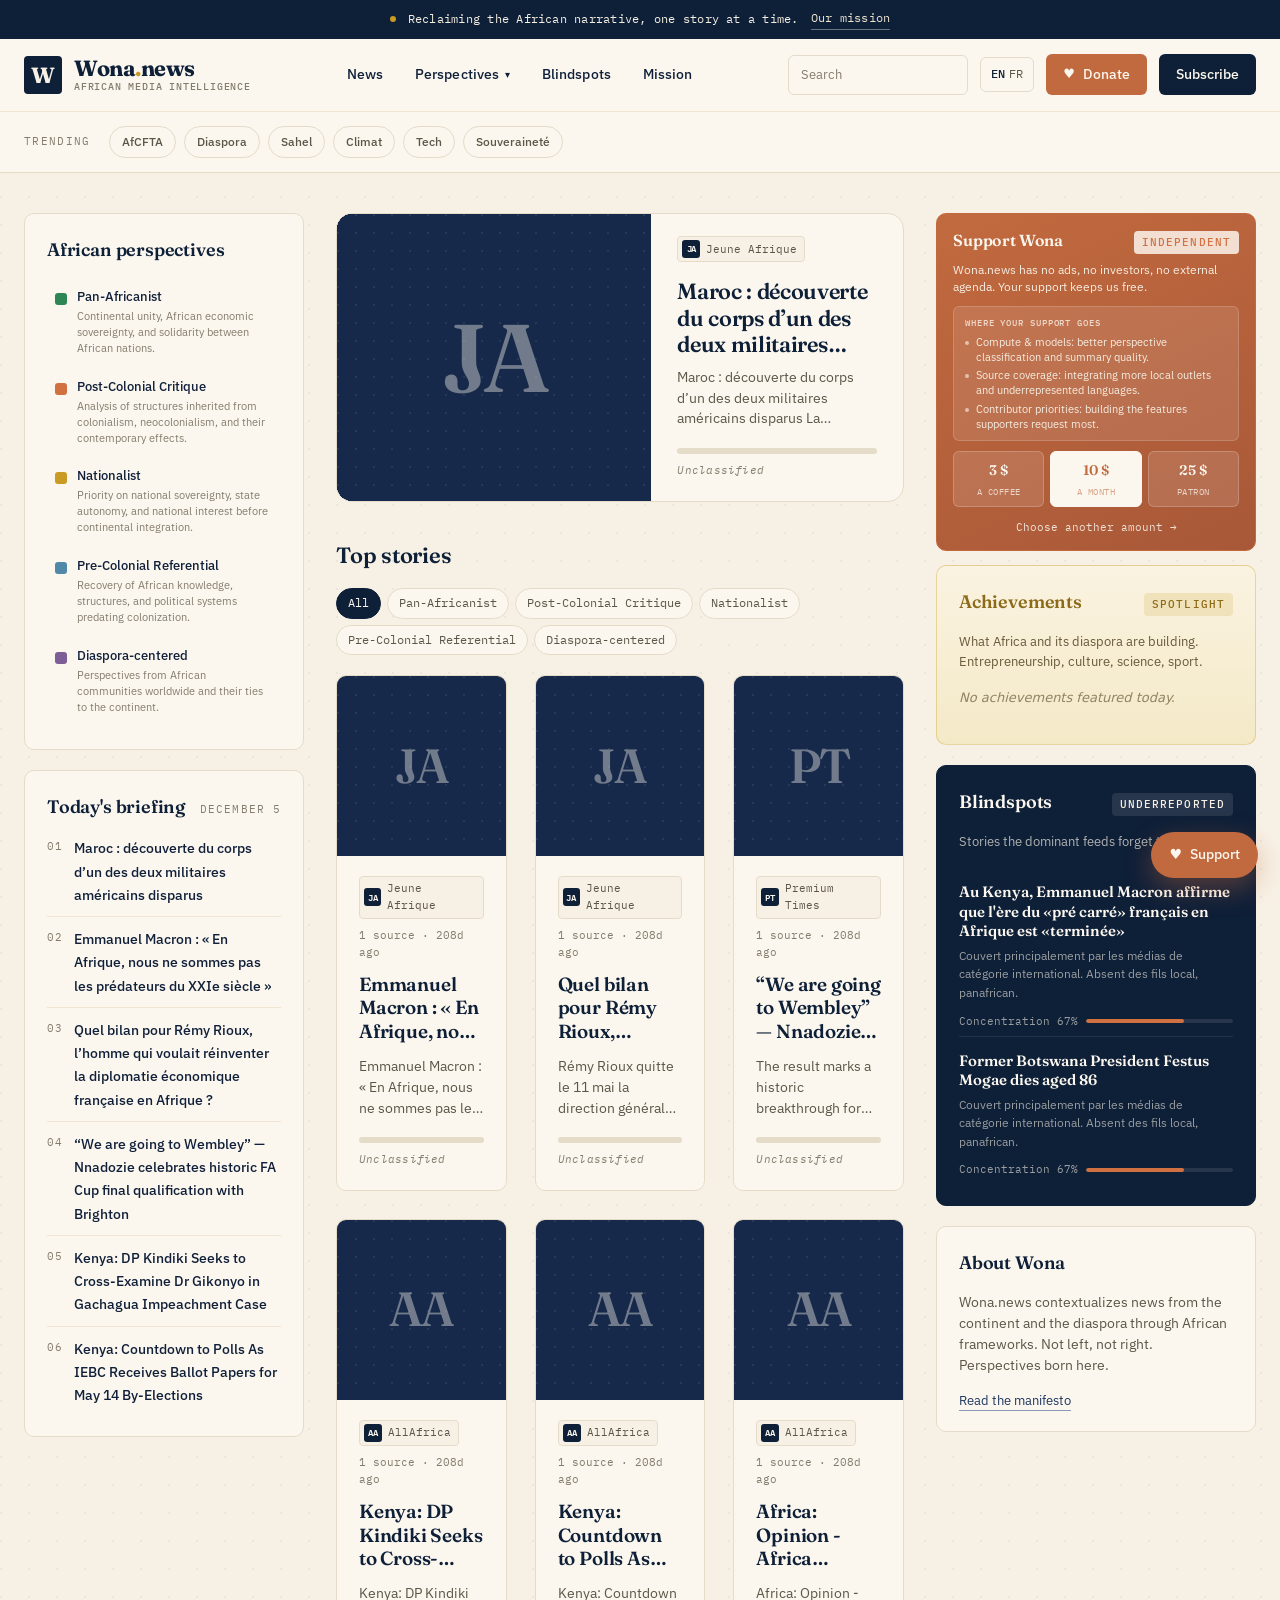
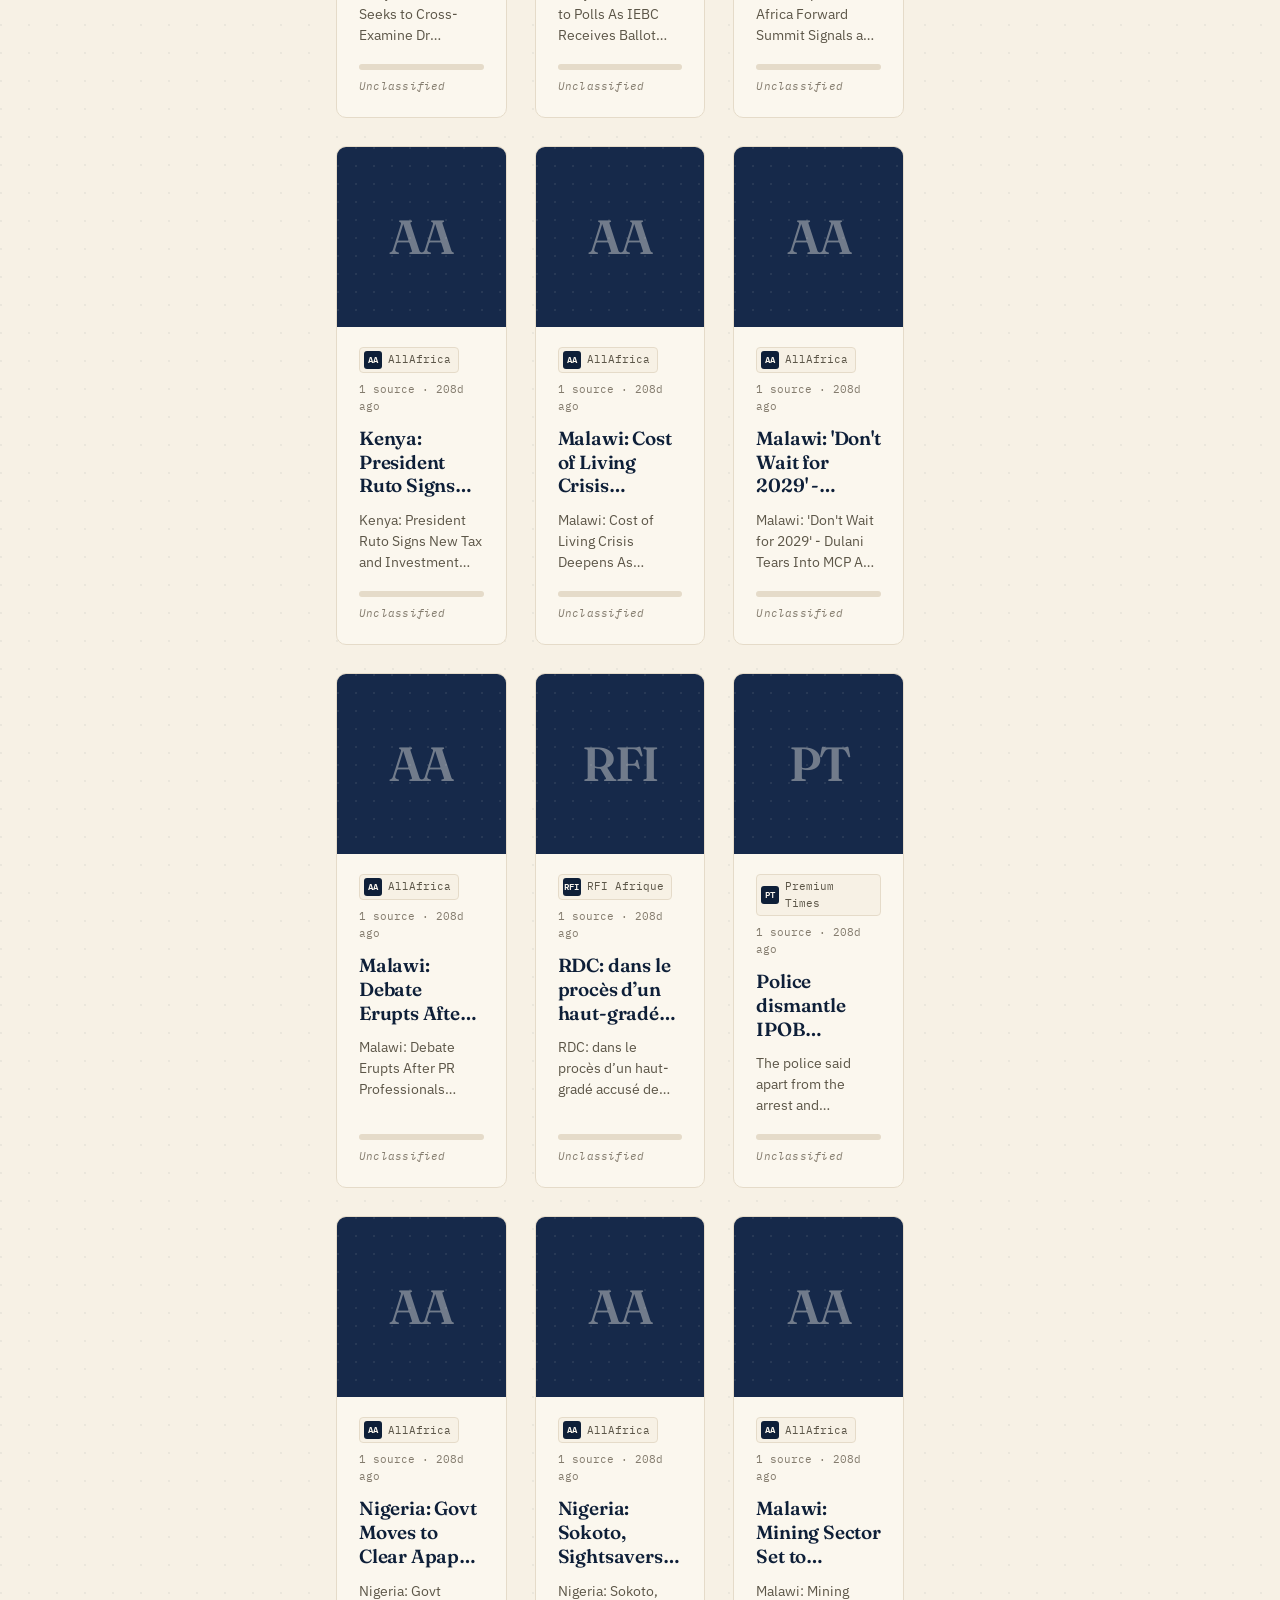
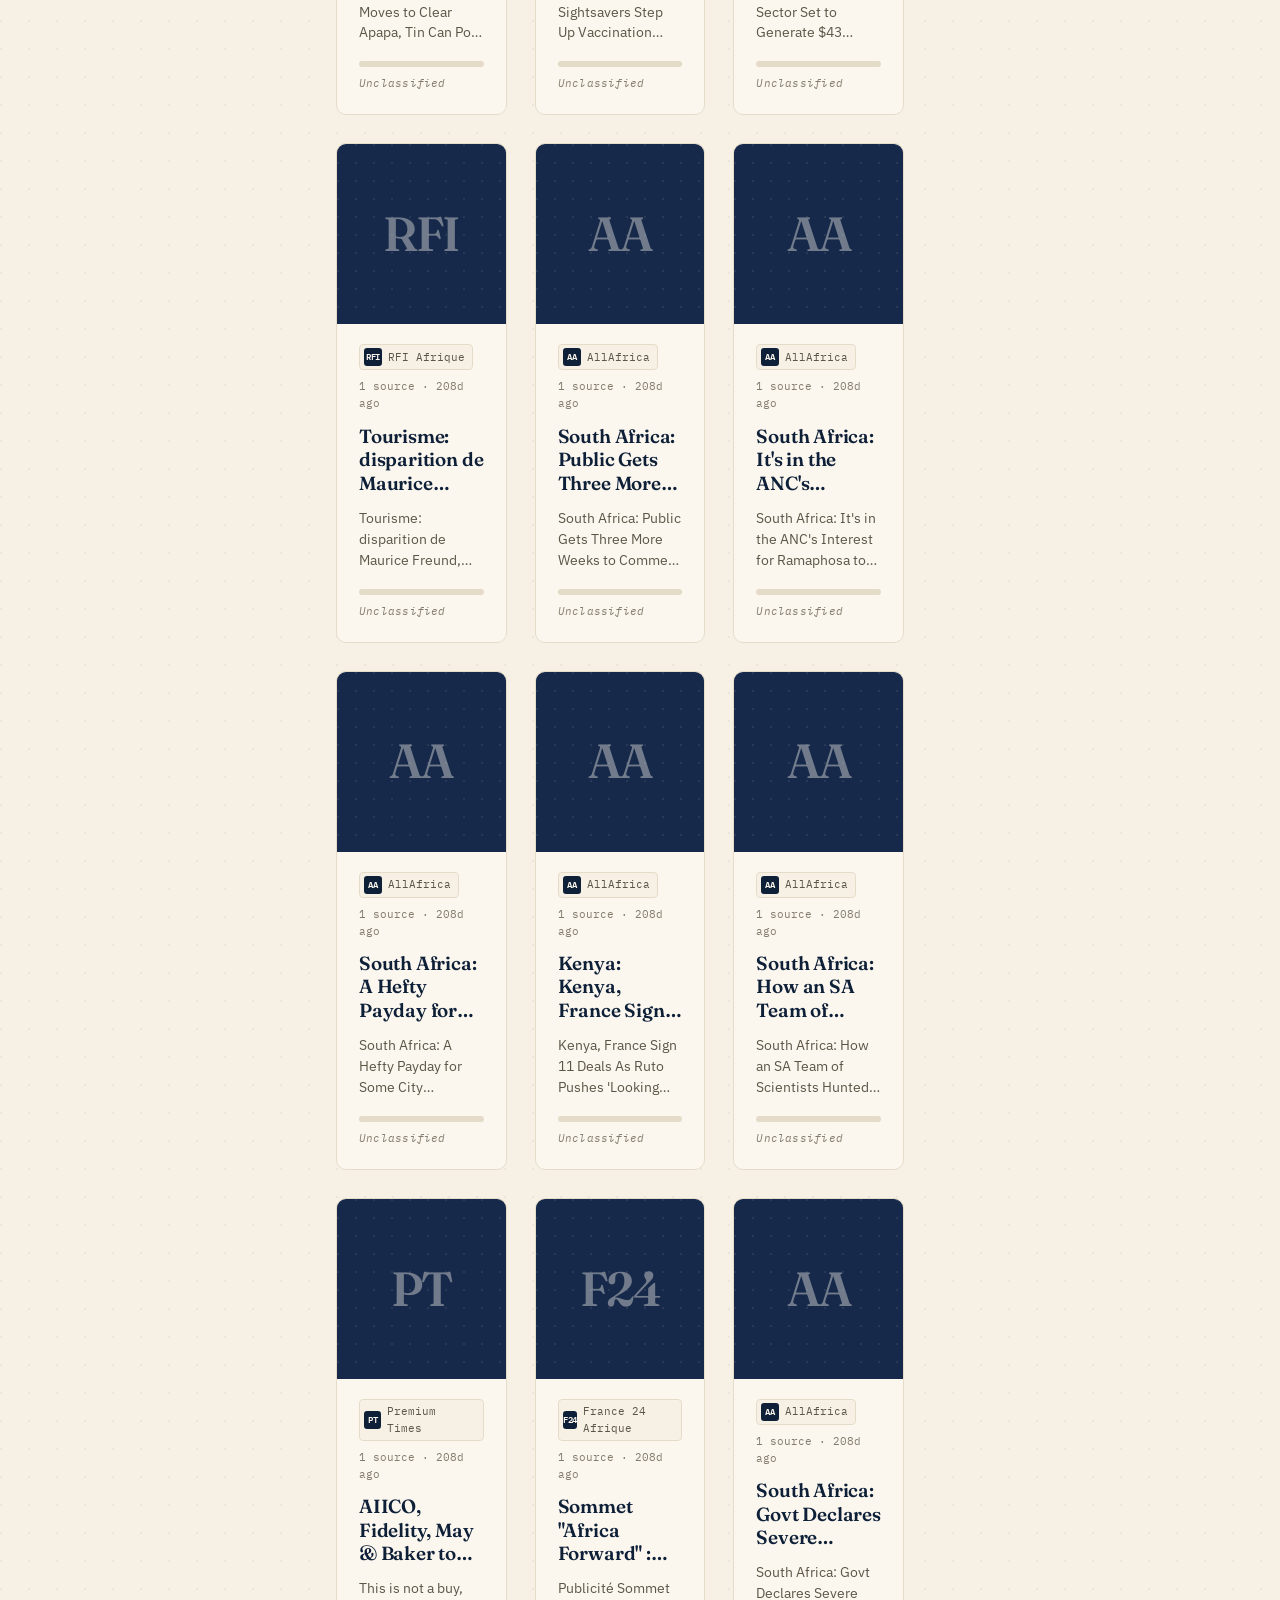
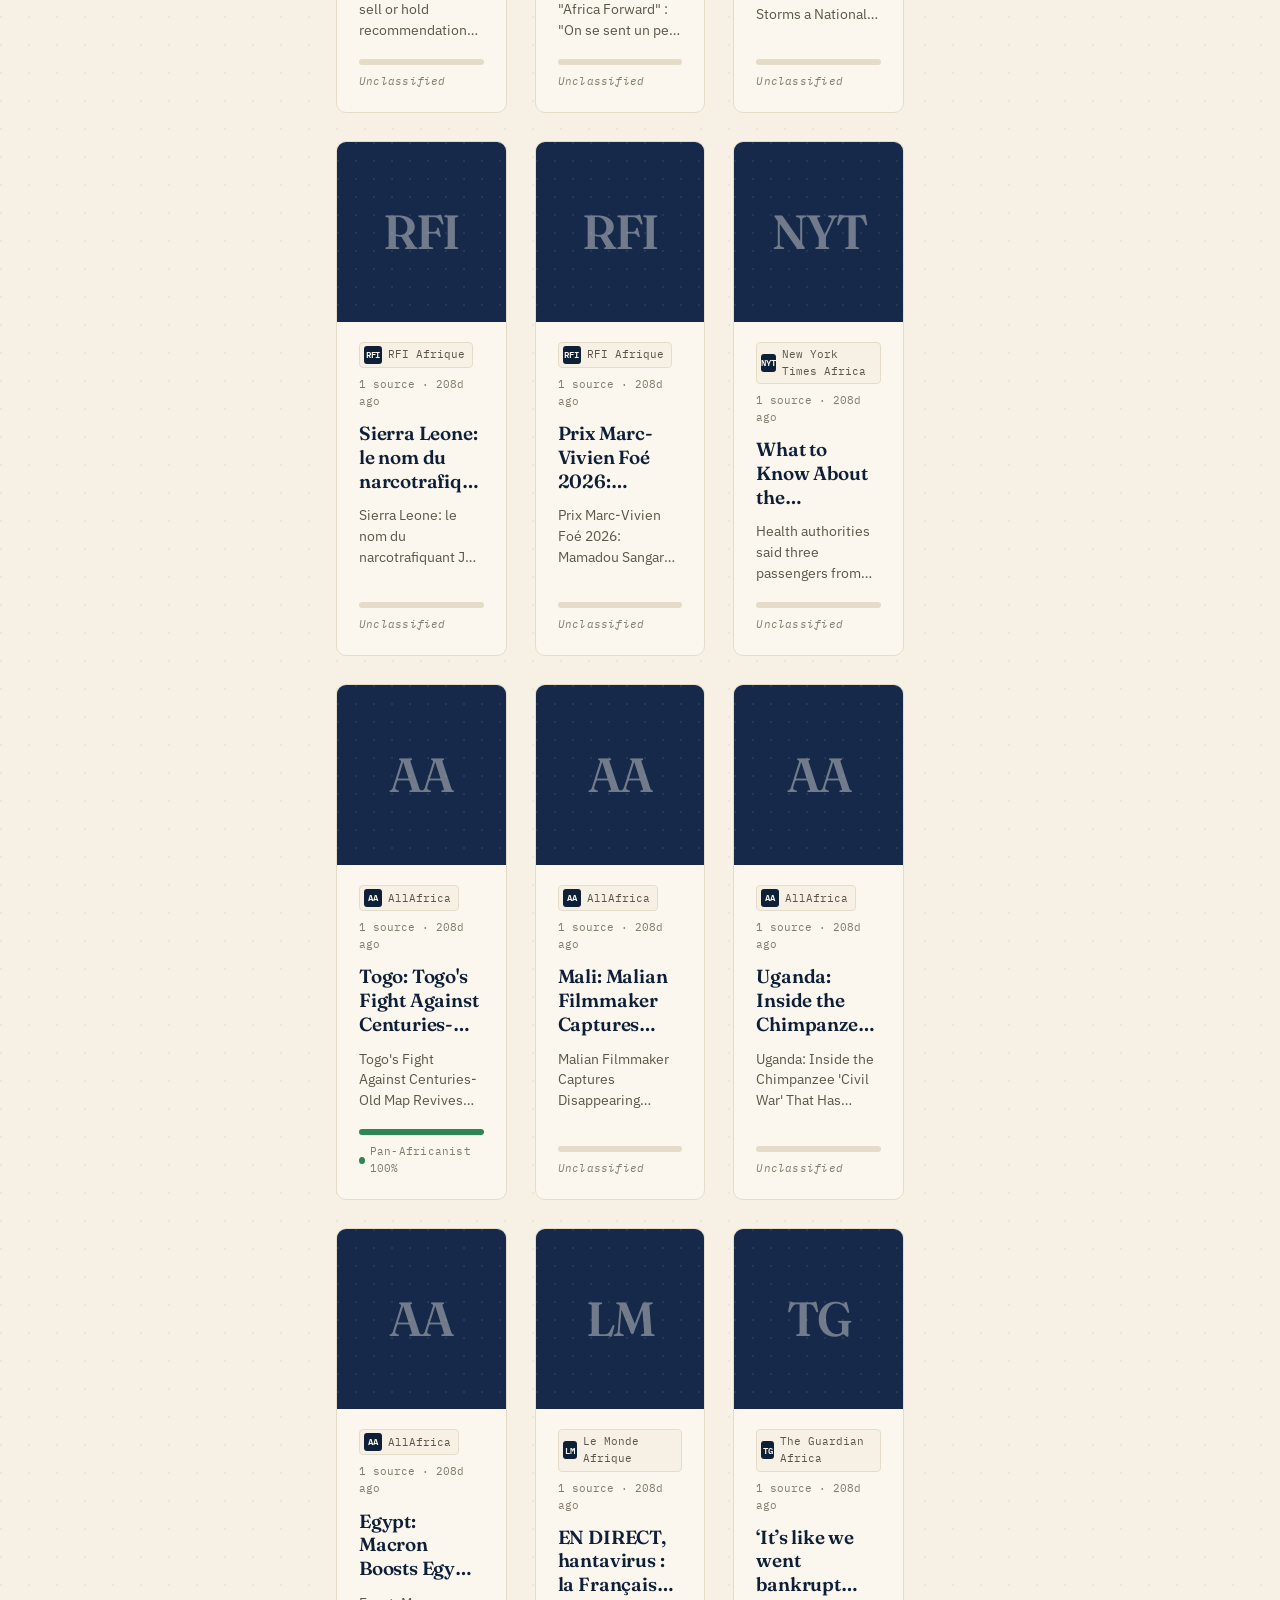
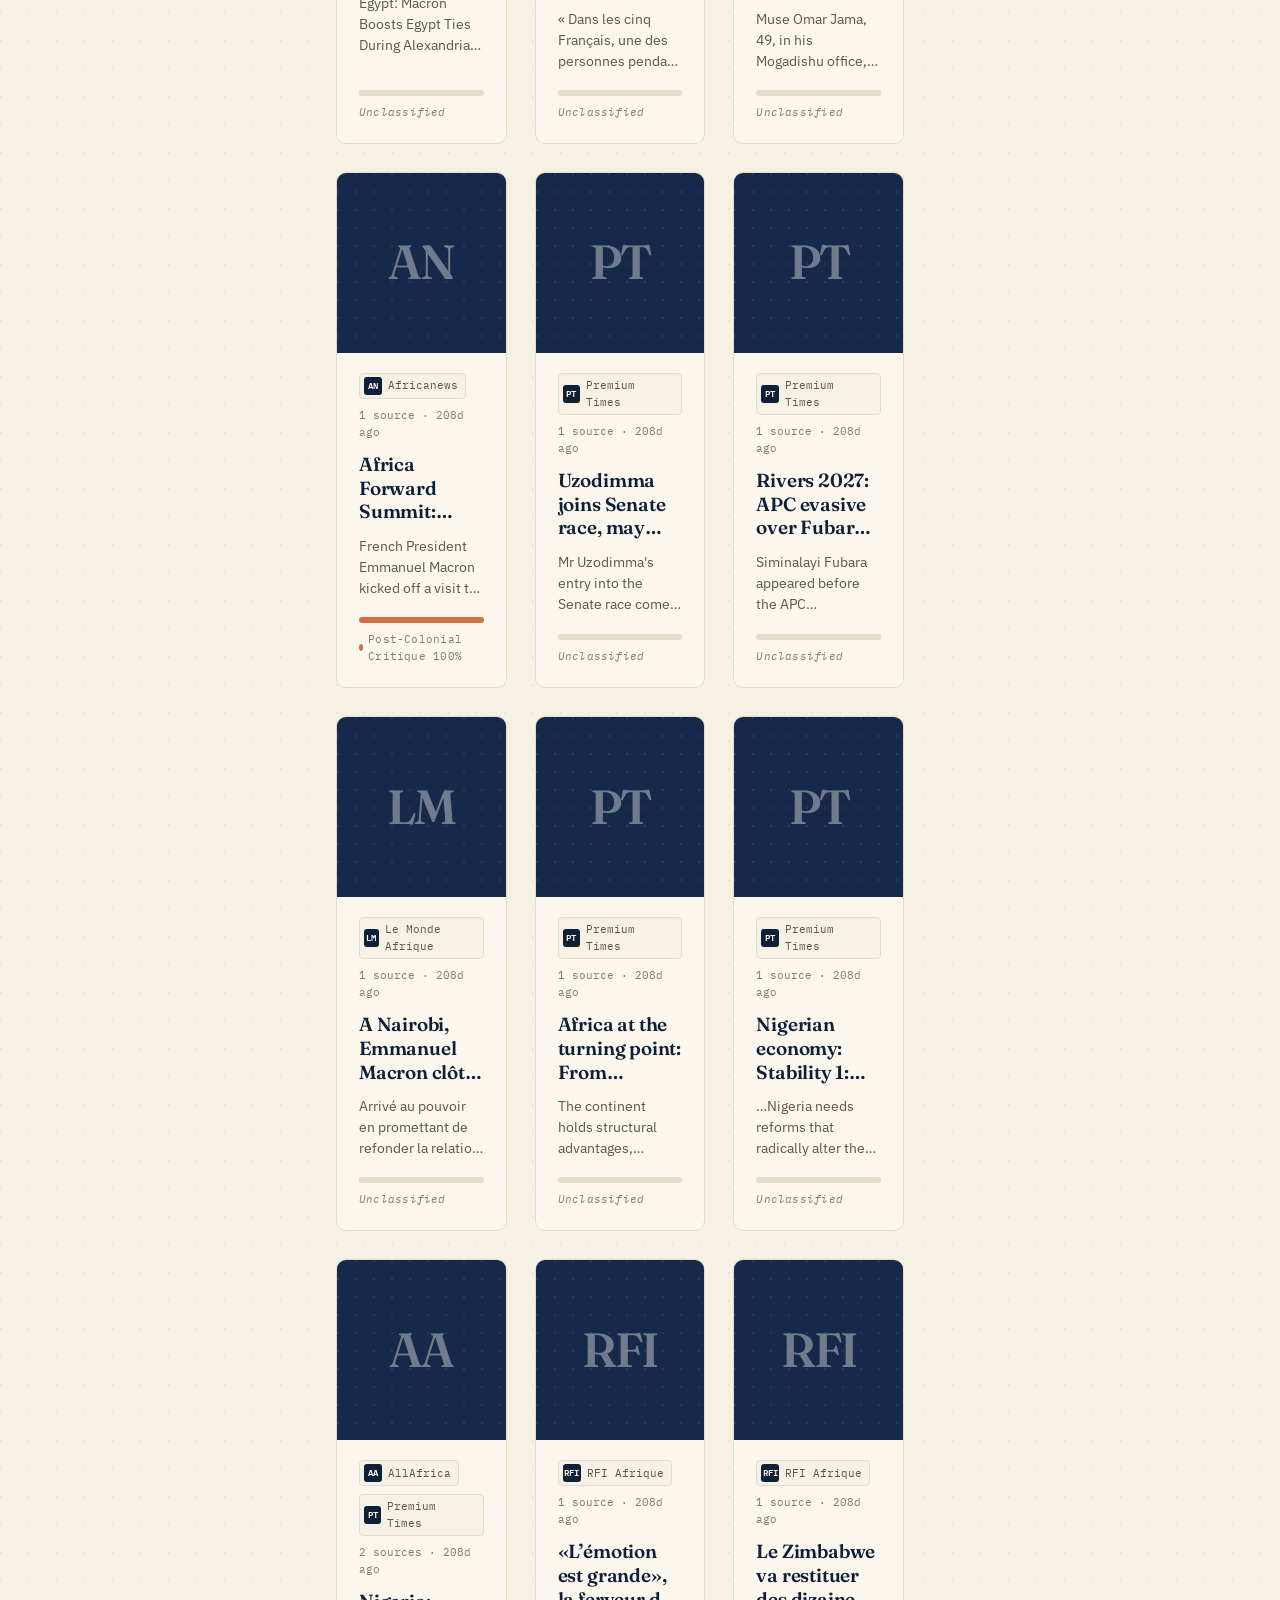
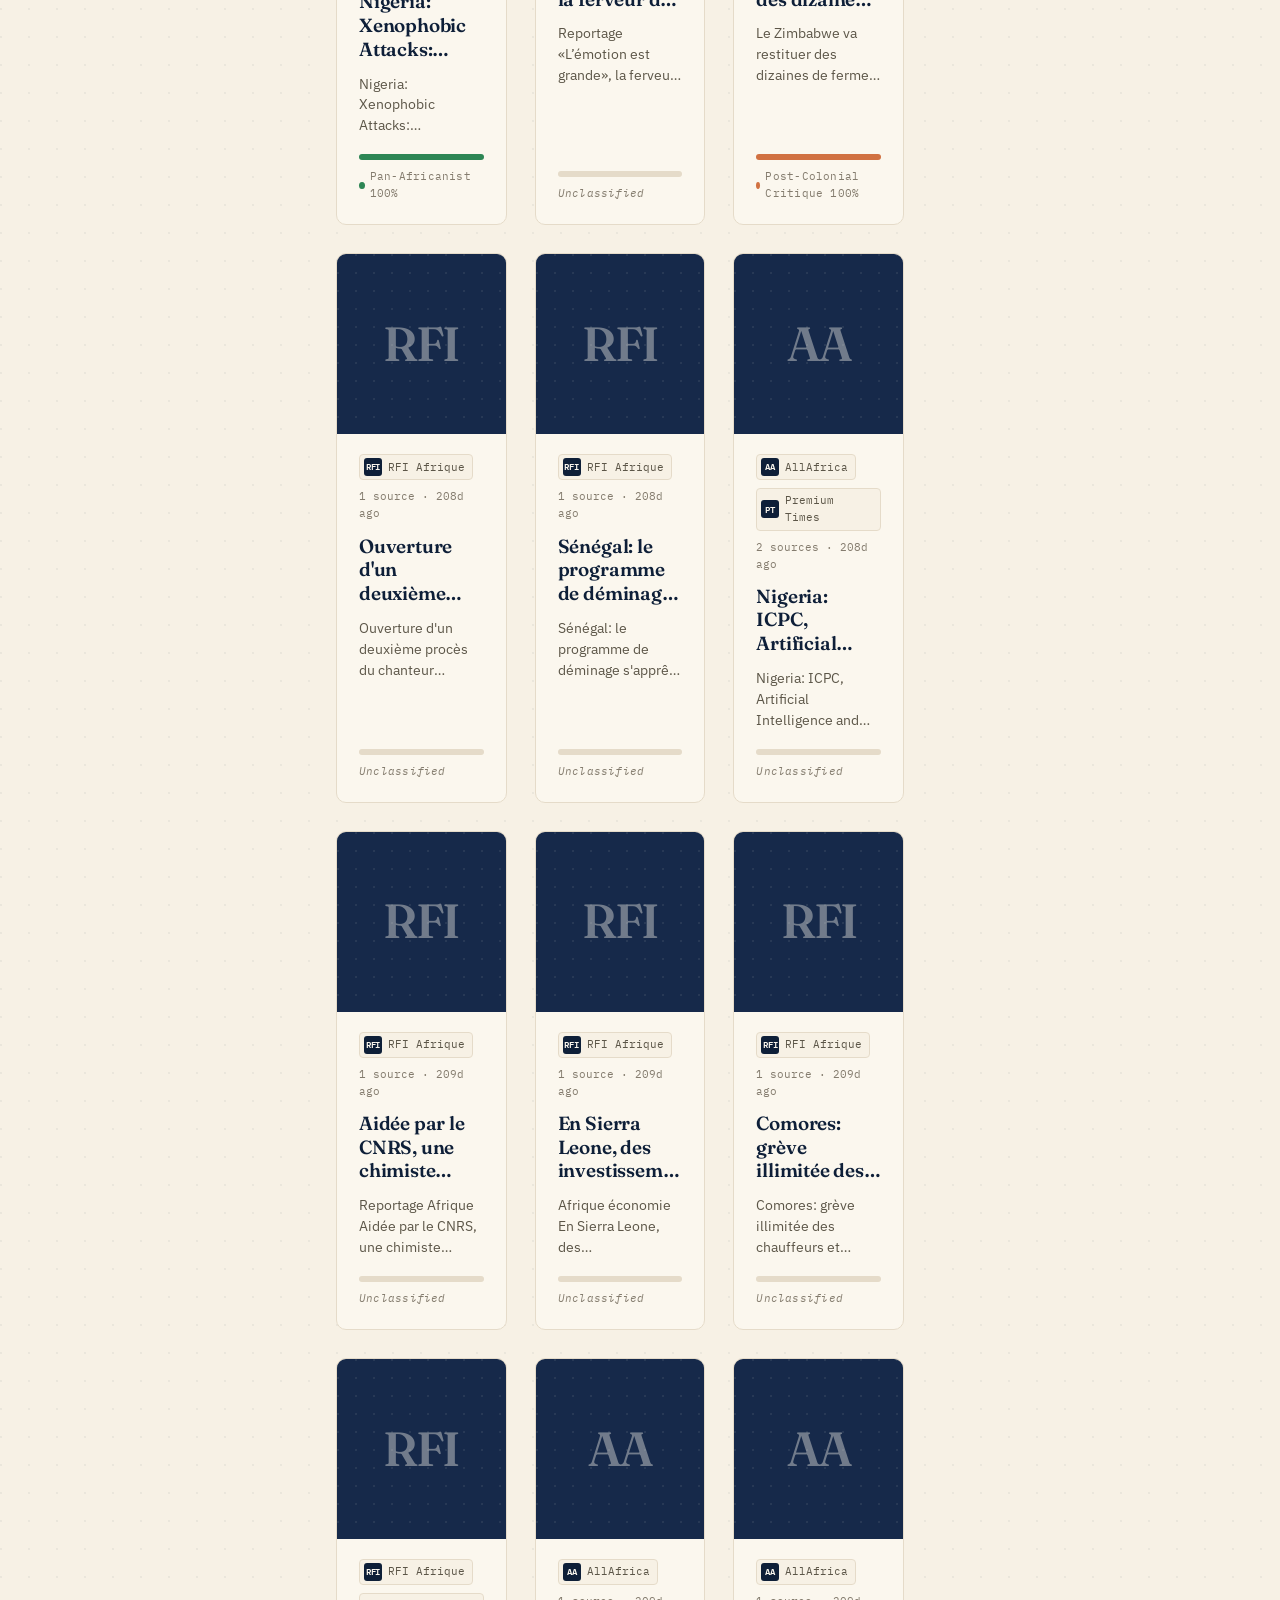
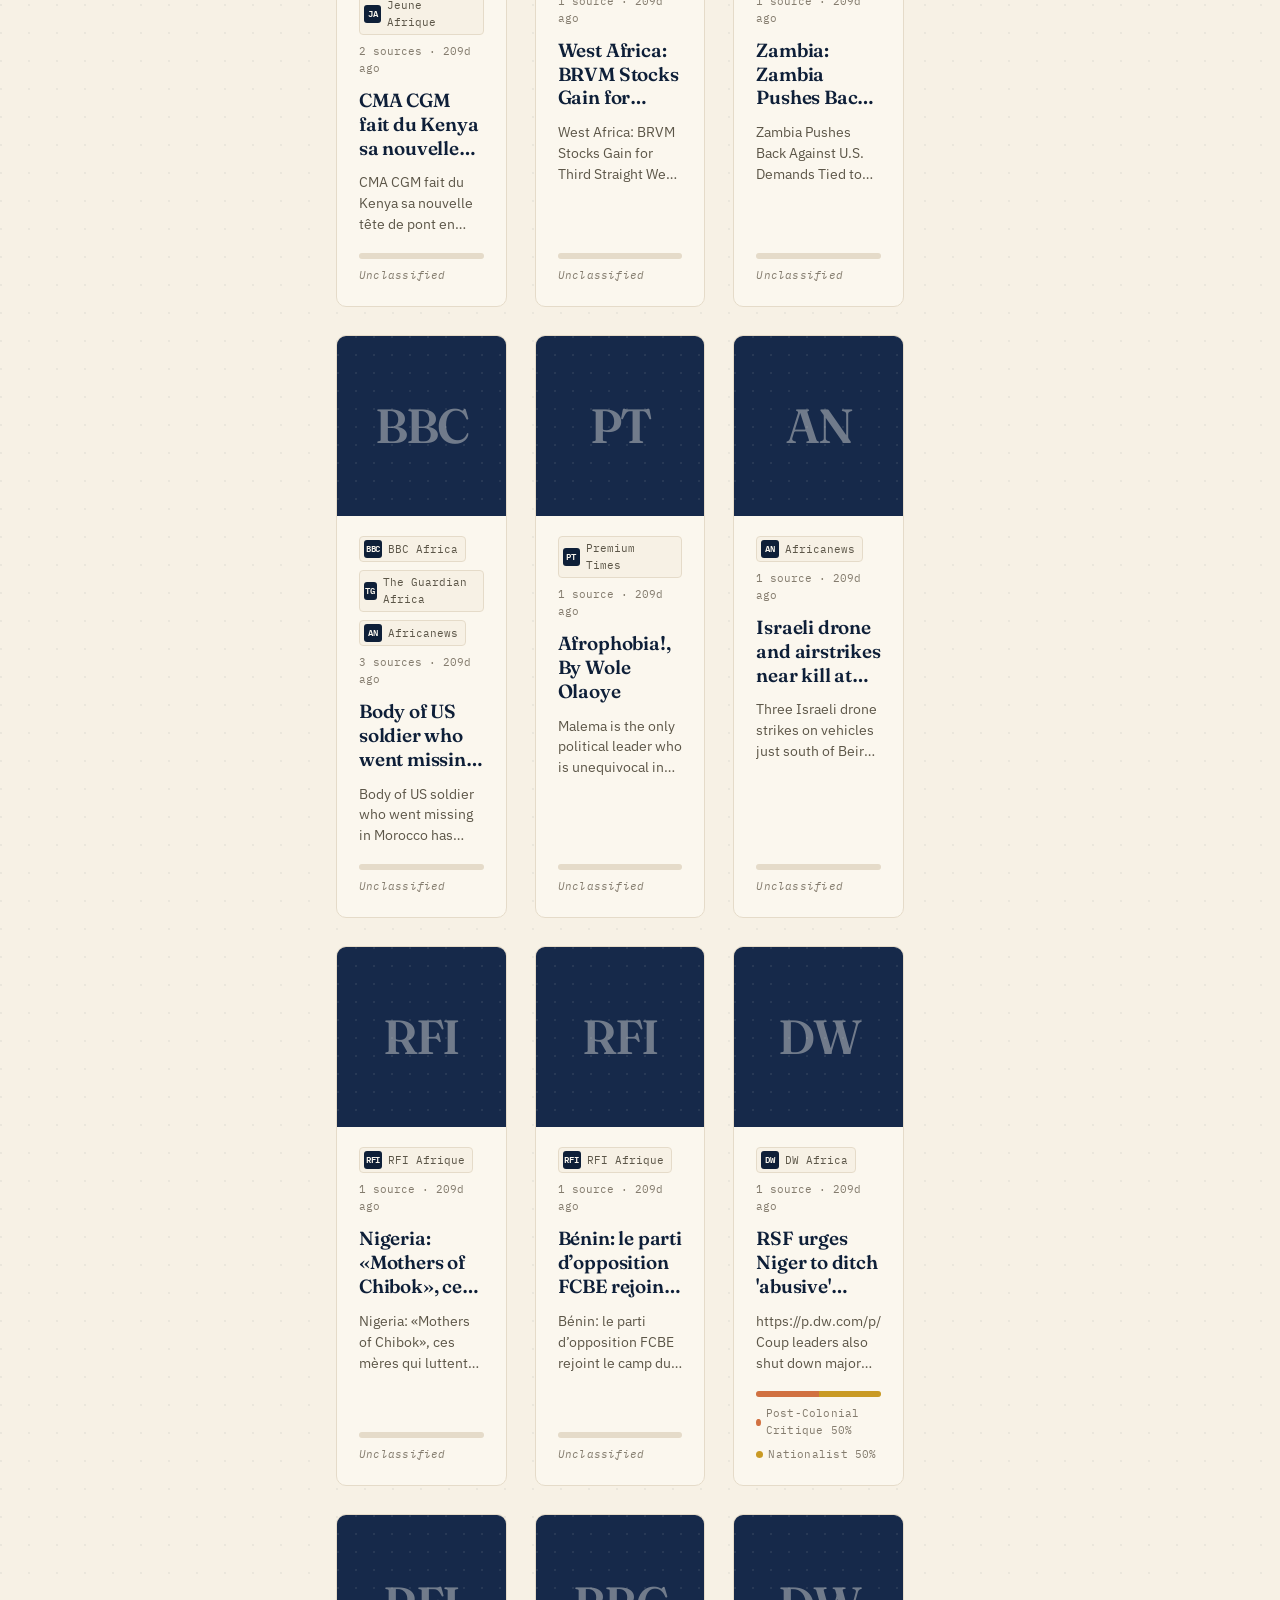
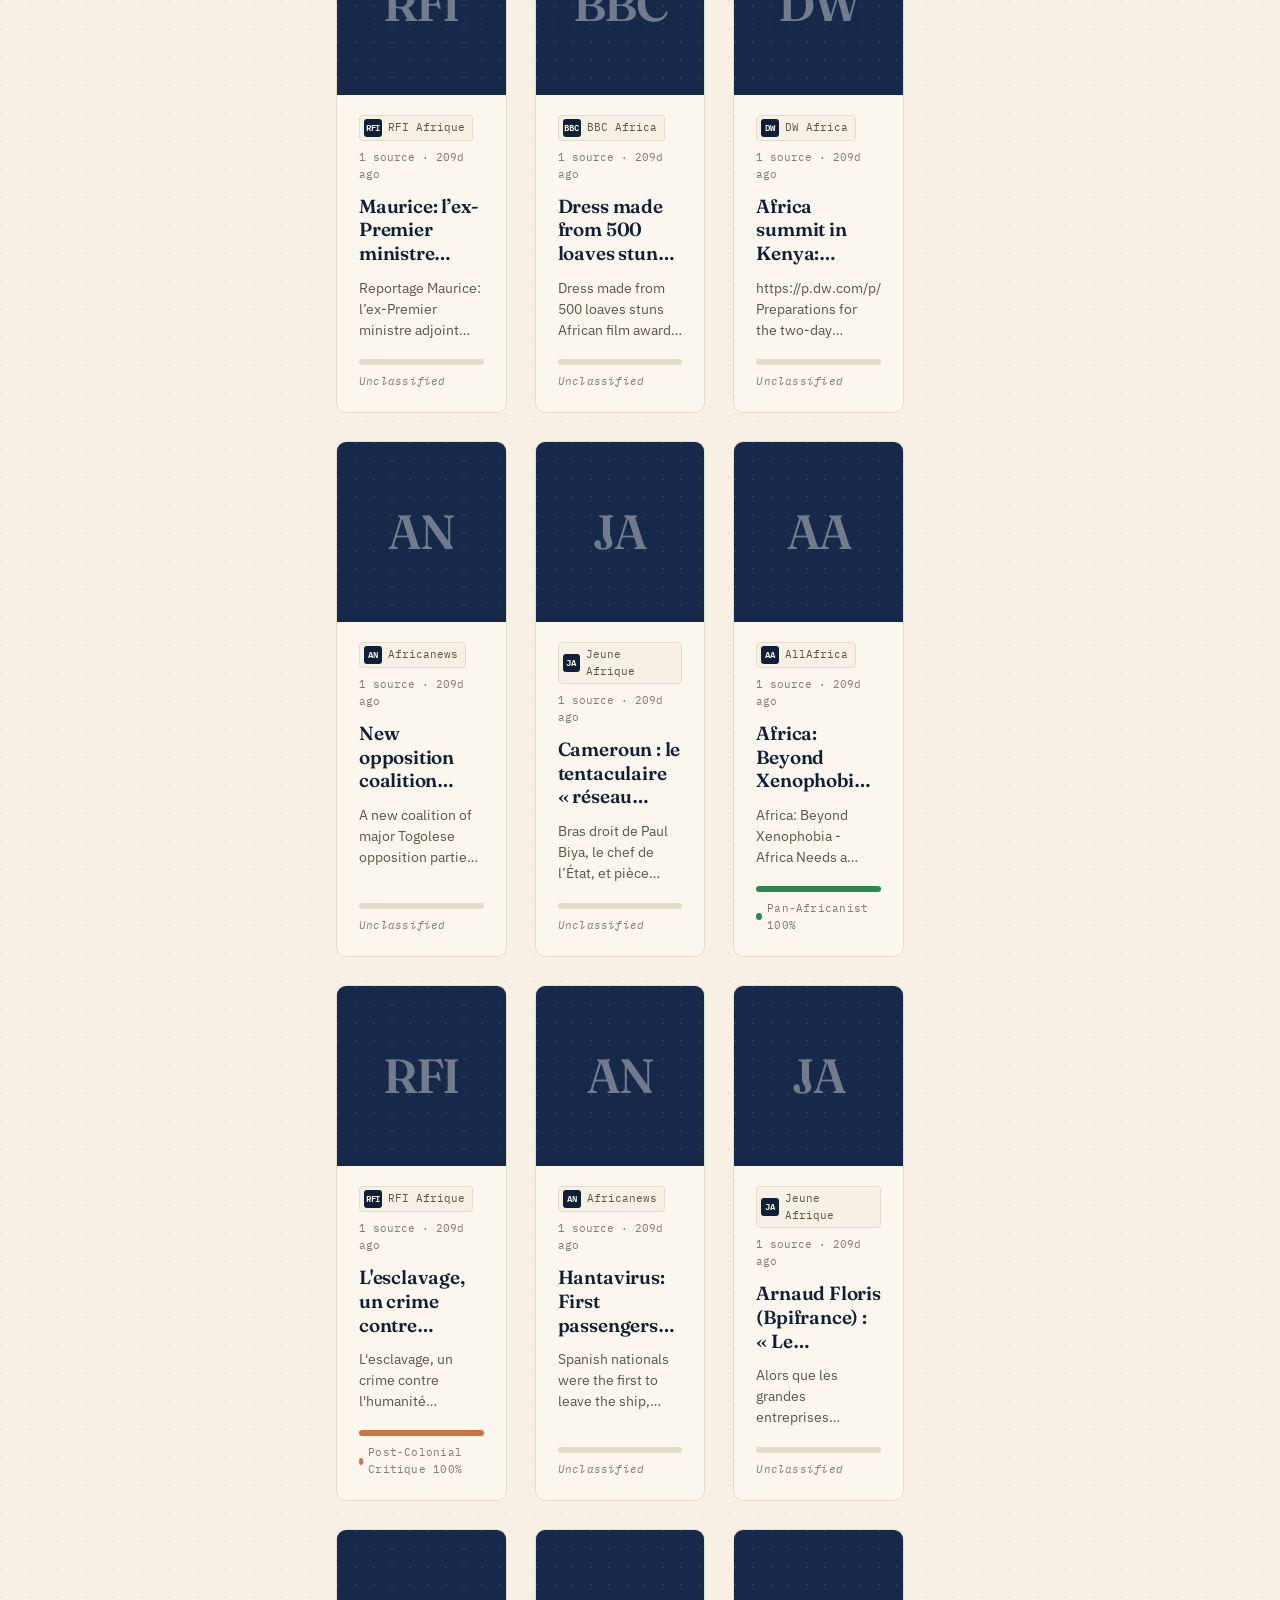
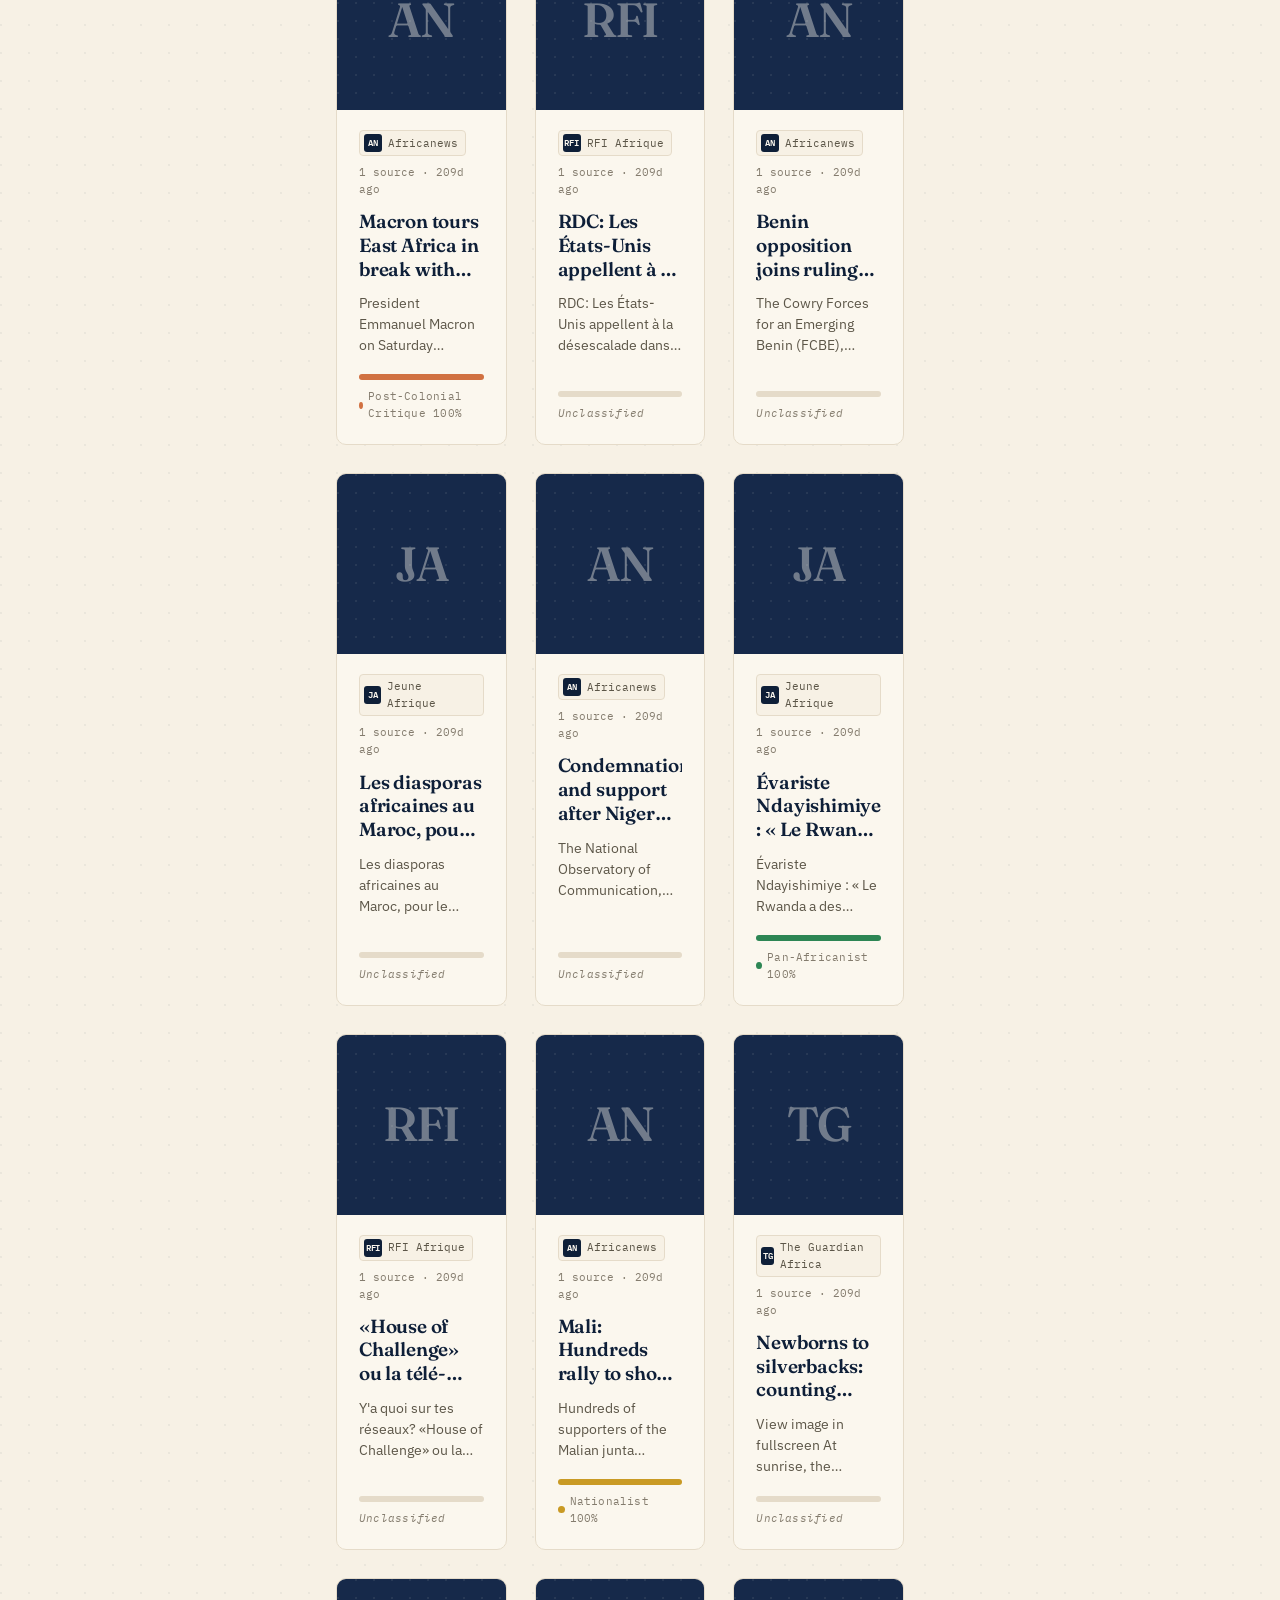
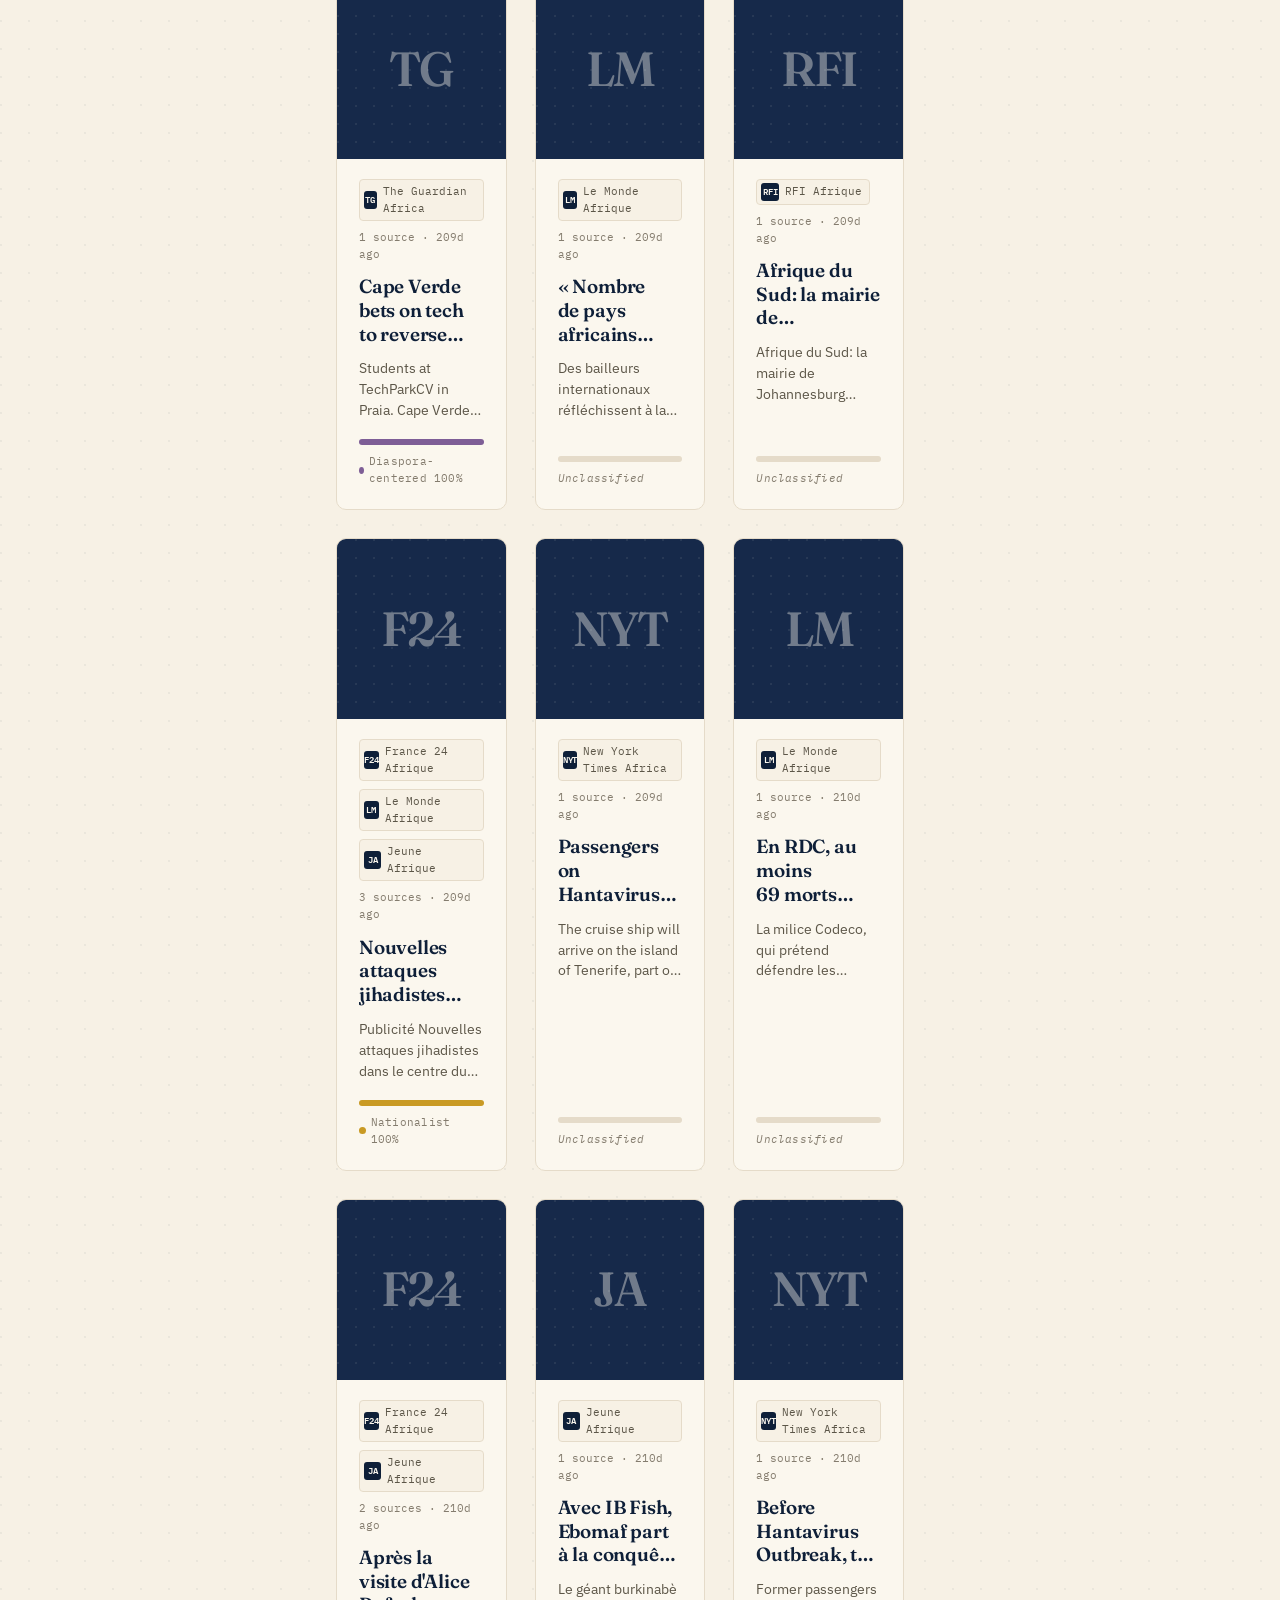
==== commit 66fdc883: "frontend articles cards  layout  update" ====
--- a/frontend/index.html
+++ b/frontend/index.html
@@ -204,7 +204,6 @@
         produit des résumés courts et lisibles,
         et révèle l'orientation idéologique de chaque récit
         à travers cinq perspectives africaines.
-        Pas une plateforme contre, une plateforme depuis.
       </p>
       <a href="https://buymeacoffee.com/wonanews" target="_blank" rel="noopener" class="mission-cta" data-i18n="mission.cta">
         Soutenir le projet →
@@ -329,8 +328,26 @@
       <button type="button" class="modal-close" data-close-modal aria-label="Fermer">×</button>
       <p class="modal-eyebrow" data-i18n="mission.eyebrow">Notre engagement</p>
       <h2 class="modal-headline" id="mission-modal-title" data-i18n-html="mission.headline">Reprendre le récit africain.<br />Le contextualiser. Le diffuser.</h2>
-      <p class="modal-body" data-i18n="mission.body">Wona.news aggrège des sources africaines et internationales, produit des résumés courts et lisibles, et révèle l'orientation idéologique de chaque récit à travers cinq perspectives africaines. Pas une plateforme contre, une plateforme depuis.</p>
+      <p class="modal-body" data-i18n="mission.body">Wona.news aggrège des sources africaines et internationales, produit des résumés courts et lisibles, et révèle l'orientation idéologique de chaque récit à travers cinq perspectives africaines.</p>
       <a href="https://buymeacoffee.com/wonanews" target="_blank" rel="noopener" class="modal-cta" data-i18n="mission.cta">Soutenir le projet →</a>
+    </div>
+  </div>
+
+  <!-- Story modal (opens when user clicks any story card) -->
+  <div class="modal" id="story-modal" aria-hidden="true" role="dialog" aria-labelledby="story-modal-title">
+    <div class="modal-backdrop" data-close-modal></div>
+    <div class="modal-panel story-modal-panel">
+      <button type="button" class="modal-close" data-close-modal aria-label="Fermer">×</button>
+      <p class="modal-eyebrow story-modal-blindspot" hidden data-i18n="blindspot.tag">Sous-couvert</p>
+      <h2 class="modal-headline story-modal-title" id="story-modal-title"></h2>
+      <p class="story-modal-meta"></p>
+      <p class="modal-body story-modal-summary"></p>
+      <div class="story-modal-orientations"></div>
+      <a href="#" target="_blank" rel="noopener noreferrer" class="modal-cta story-modal-link">
+        <span data-i18n="story.readOriginal">Lire l'article original sur</span>
+        <span class="story-modal-link-source"></span>
+        <span>→</span>
+      </a>
     </div>
   </div>
 
--- a/frontend/assets/styles.css
+++ b/frontend/assets/styles.css
@@ -820,19 +820,23 @@
    ========================================================================= */
 .featured {
   display: grid;
-  grid-template-columns: 1.05fr 1fr;
-  gap: 32px;
+  grid-template-columns: 1.25fr 1fr;
+  gap: 0;
   background: var(--sand-50);
   border: 1px solid var(--sand-300);
   border-radius: var(--radius-lg);
   overflow: hidden;
   margin-bottom: 36px;
-}
-@media (max-width: 800px) { .featured { grid-template-columns: 1fr; } }
+  max-height: 360px;
+}
+@media (max-width: 950px) {
+  .featured { max-height: none; grid-template-columns: 1fr; }
+}
 
 .featured-media {
   position: relative;
-  min-height: 320px;
+  min-height: 260px;
+  max-height: 360px;
   background: var(--navy-800);
   overflow: hidden;
 }
@@ -856,25 +860,35 @@
   backdrop-filter: blur(4px);
 }
 .featured-body {
-  padding: 36px 36px 32px;
+  padding: 22px 26px 22px;
   display: flex;
   flex-direction: column;
+  justify-content: space-between;
+  overflow: hidden;
 }
 .featured-title {
   font-family: var(--font-display);
   font-weight: 600;
-  font-size: 32px;
-  line-height: 1.15;
-  letter-spacing: -0.02em;
+  font-size: 22px;
+  line-height: 1.2;
+  letter-spacing: -0.015em;
   color: var(--navy-900);
+  margin: 0 0 10px;
+  font-variation-settings: "opsz" 36;
+  display: -webkit-box;
+  -webkit-line-clamp: 3;
+  -webkit-box-orient: vertical;
+  overflow: hidden;
+}
+.featured-summary {
+  font-size: 13.5px;
+  line-height: 1.5;
+  color: var(--ink-muted);
   margin: 0 0 14px;
-  font-variation-settings: "opsz" 60;
-}
-.featured-summary {
-  font-size: 15px;
-  line-height: 1.6;
-  color: var(--ink-muted);
-  margin: 0 0 22px;
+  display: -webkit-box;
+  -webkit-line-clamp: 3;
+  -webkit-box-orient: vertical;
+  overflow: hidden;
 }
 
 /* ============================================================================
@@ -925,9 +939,10 @@
    ========================================================================= */
 .story-grid {
   display: grid;
-  grid-template-columns: repeat(2, 1fr);
-  gap: 24px;
-}
+  grid-template-columns: repeat(3, 1fr);
+  gap: 28px;
+}
+@media (max-width: 1100px) { .story-grid { grid-template-columns: repeat(2, 1fr); } }
 @media (max-width: 600px) { .story-grid { grid-template-columns: 1fr; } }
 
 .story-card {
@@ -1782,3 +1797,96 @@
   .modal-panel { padding: 28px 22px 24px; }
   .modal-headline { font-size: 22px; }
 }
+
+/* ============================================================================
+   Card layout — minimal overrides for click affordance + smaller image area
+   Cards size naturally to their content. No height cap, no clipping.
+   ========================================================================= */
+.story-card {
+  cursor: pointer;
+  transition: transform 0.18s ease, box-shadow 0.18s ease, border-color 0.18s ease;
+}
+.story-card:hover {
+  transform: translateY(-2px);
+  border-color: var(--sand-400, #d8c8a6);
+  box-shadow: 0 8px 24px -10px rgba(14, 31, 56, 0.18);
+}
+.story-card:focus-visible {
+  outline: 2px solid var(--clay-500);
+  outline-offset: 2px;
+}
+.story-card .story-media {
+  height: 180px;
+  min-height: 180px;
+  max-height: 180px;
+  overflow: hidden;
+  flex-shrink: 0;
+}
+.story-card .story-media img,
+.story-card .story-media .media-fallback {
+  width: 100%;
+  height: 100%;
+  object-fit: cover;
+}
+.story-card .story-media .media-fallback {
+  display: grid;
+  place-items: center;
+}
+.featured[data-story-id] {
+  cursor: pointer;
+}
+.featured[data-story-id]:hover {
+  border-color: var(--sand-400, #d8c8a6);
+  box-shadow: 0 10px 28px -12px rgba(14, 31, 56, 0.18);
+}
+.source-pill[data-stop-card] {
+  cursor: pointer;
+  position: relative;
+  z-index: 2;
+}
+
+/* ============================================================================
+   Story modal — summary + orientation bar + read-original link
+   ========================================================================= */
+.story-modal-panel {
+  max-width: 640px;
+}
+.story-modal-title {
+  font-size: 24px;
+  line-height: 1.25;
+  margin: 0 0 8px;
+  letter-spacing: -0.01em;
+}
+.story-modal-meta {
+  font-family: var(--font-mono);
+  font-size: 11px;
+  letter-spacing: 0.06em;
+  text-transform: uppercase;
+  color: var(--ink-soft);
+  margin: 0 0 18px;
+}
+.story-modal-summary {
+  font-size: 15.5px;
+  line-height: 1.65;
+  color: var(--ink);
+  margin: 0 0 22px;
+}
+.story-modal-orientations {
+  margin: 0 0 24px;
+}
+.story-modal-link {
+  display: inline-flex;
+  gap: 6px;
+  align-items: center;
+  flex-wrap: wrap;
+}
+.story-modal-link-source {
+  font-weight: 600;
+}
+.story-modal-blindspot {
+  color: var(--clay-500) !important;
+}
+@media (max-width: 600px) {
+  .story-modal-title { font-size: 20px; }
+  .story-modal-summary { font-size: 14.5px; }
+}
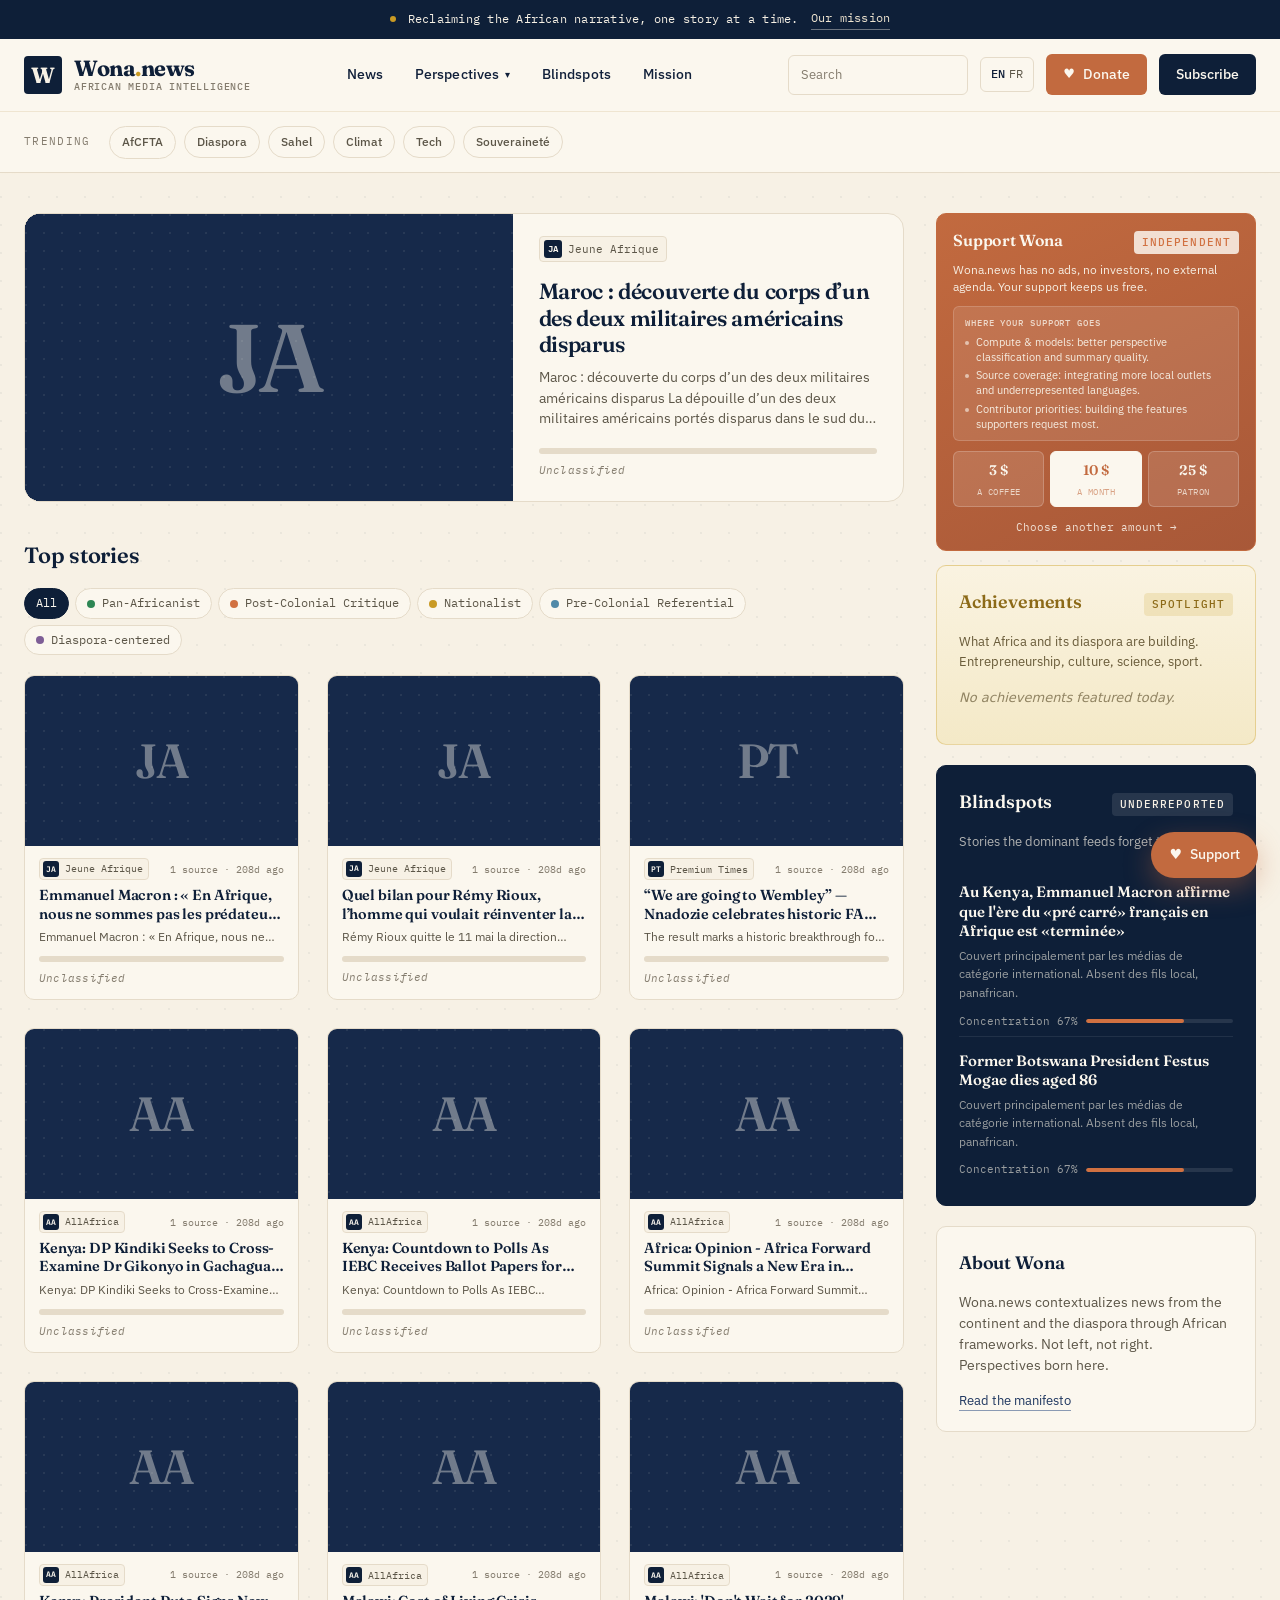
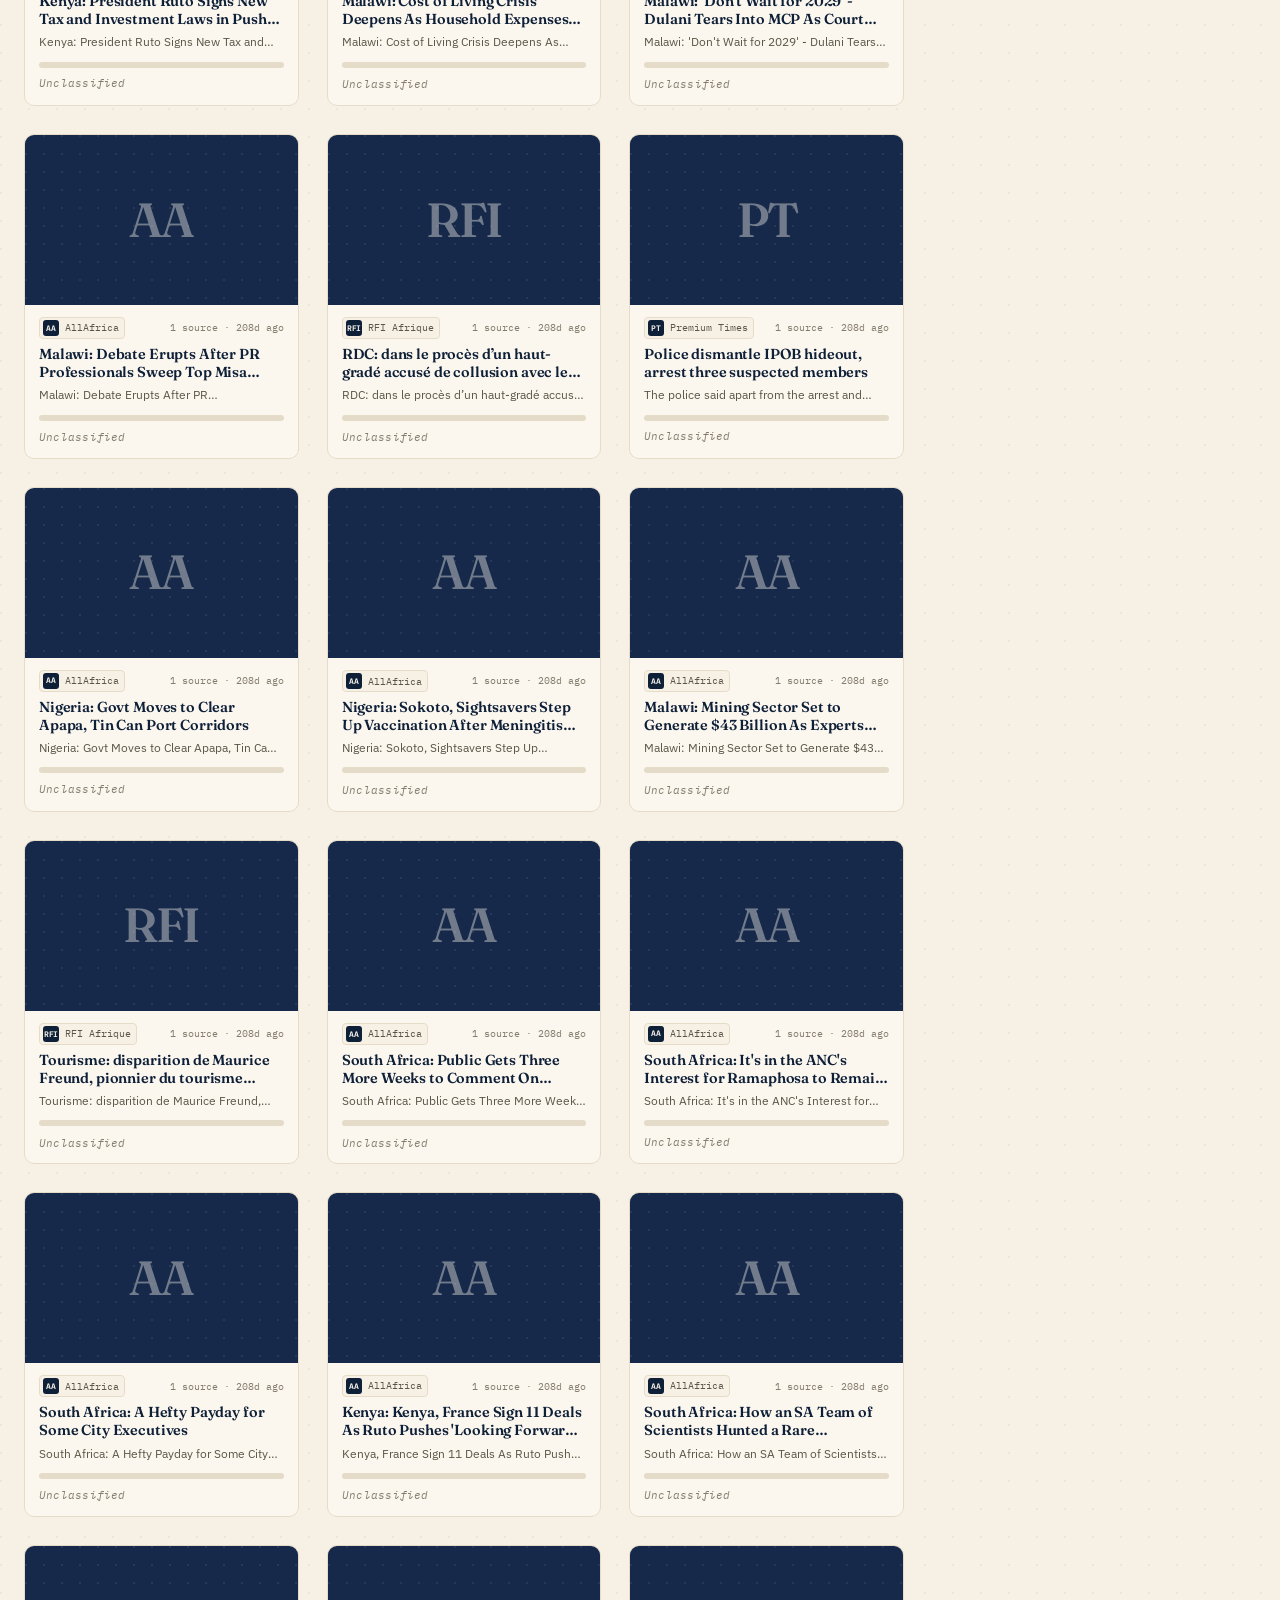
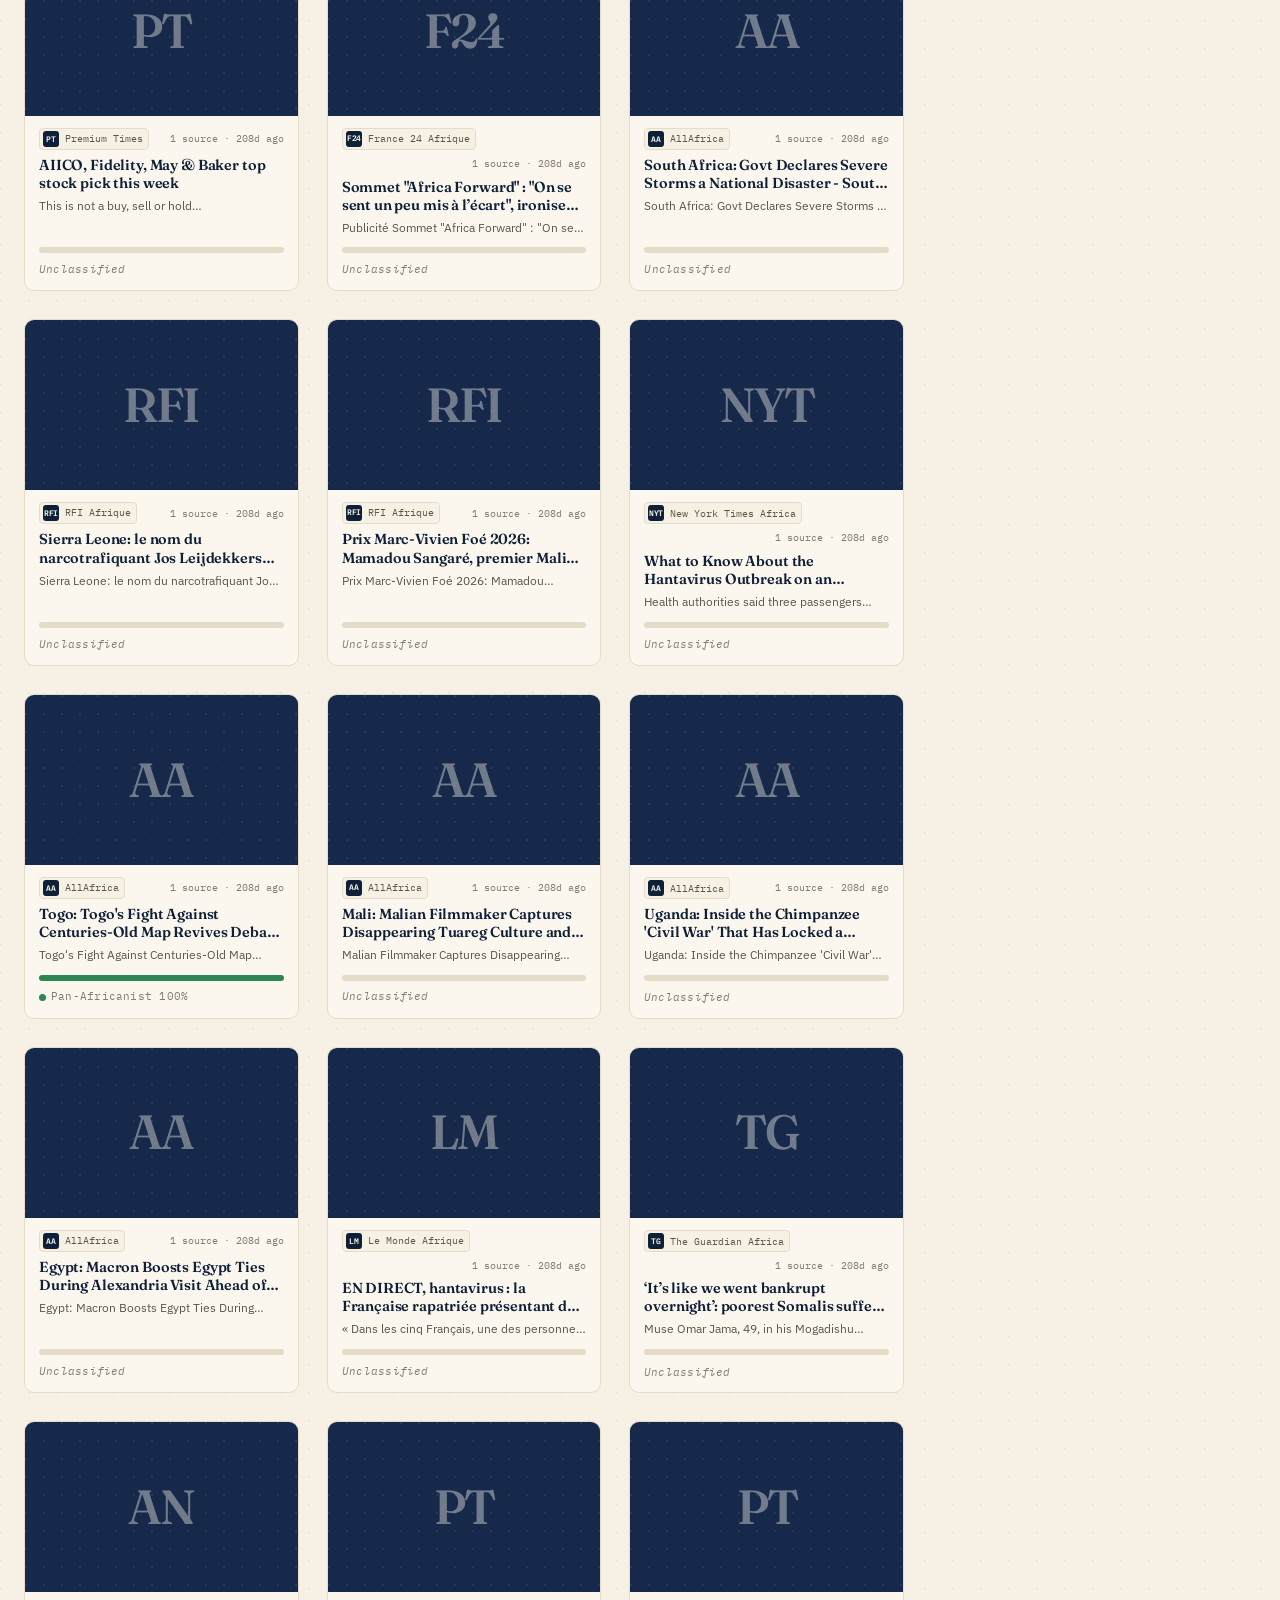
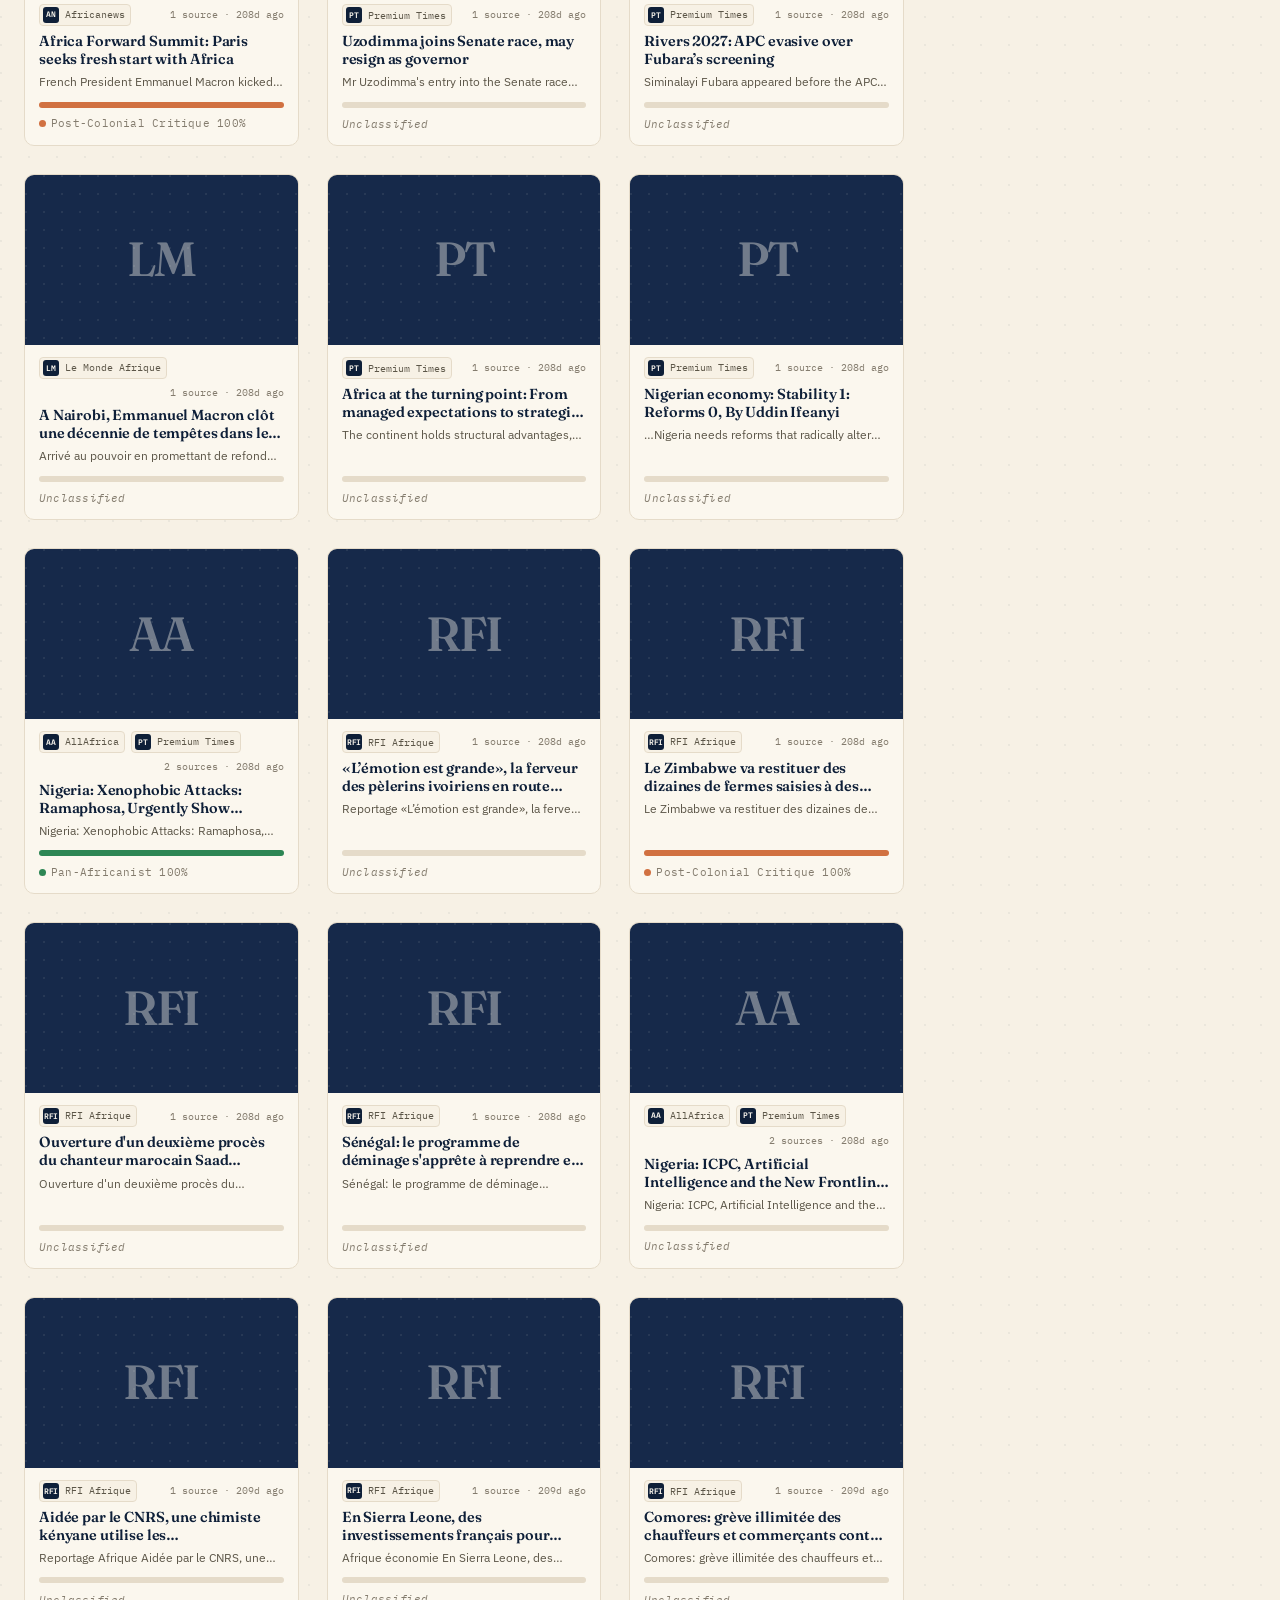
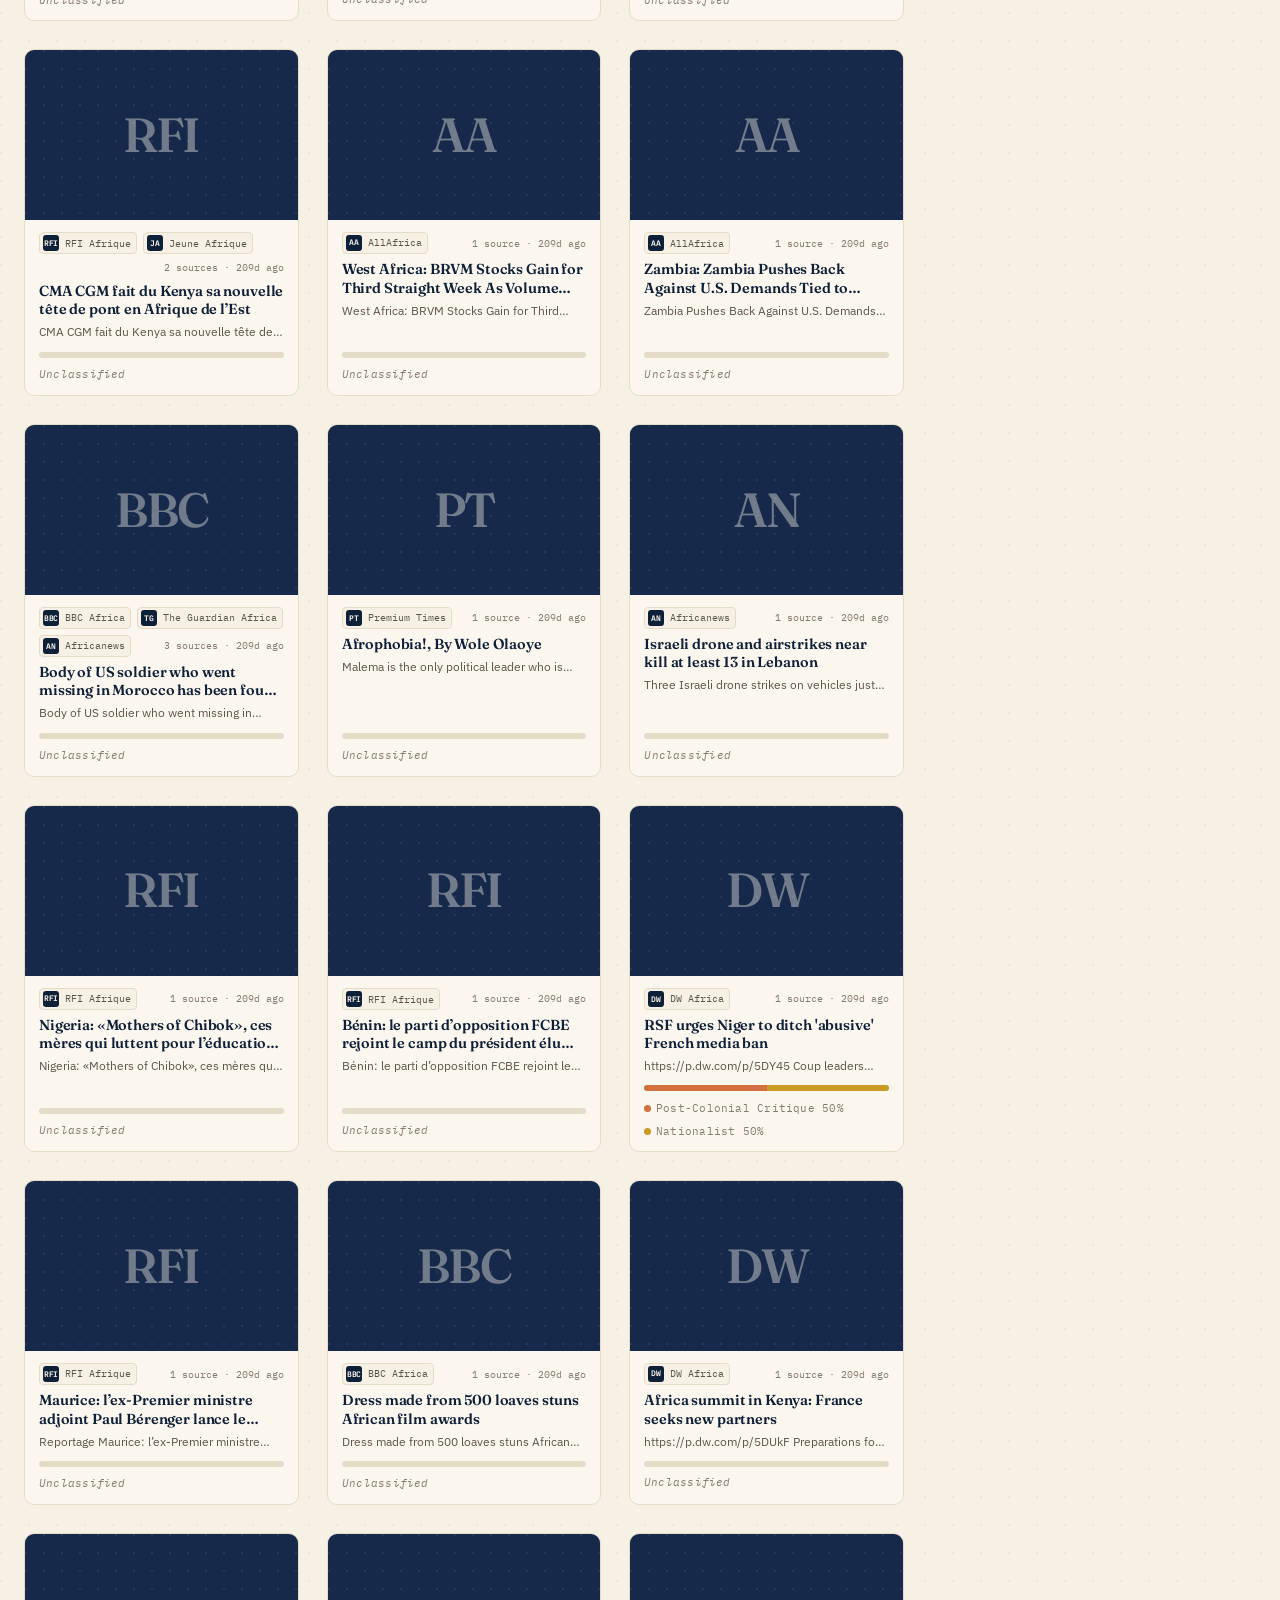
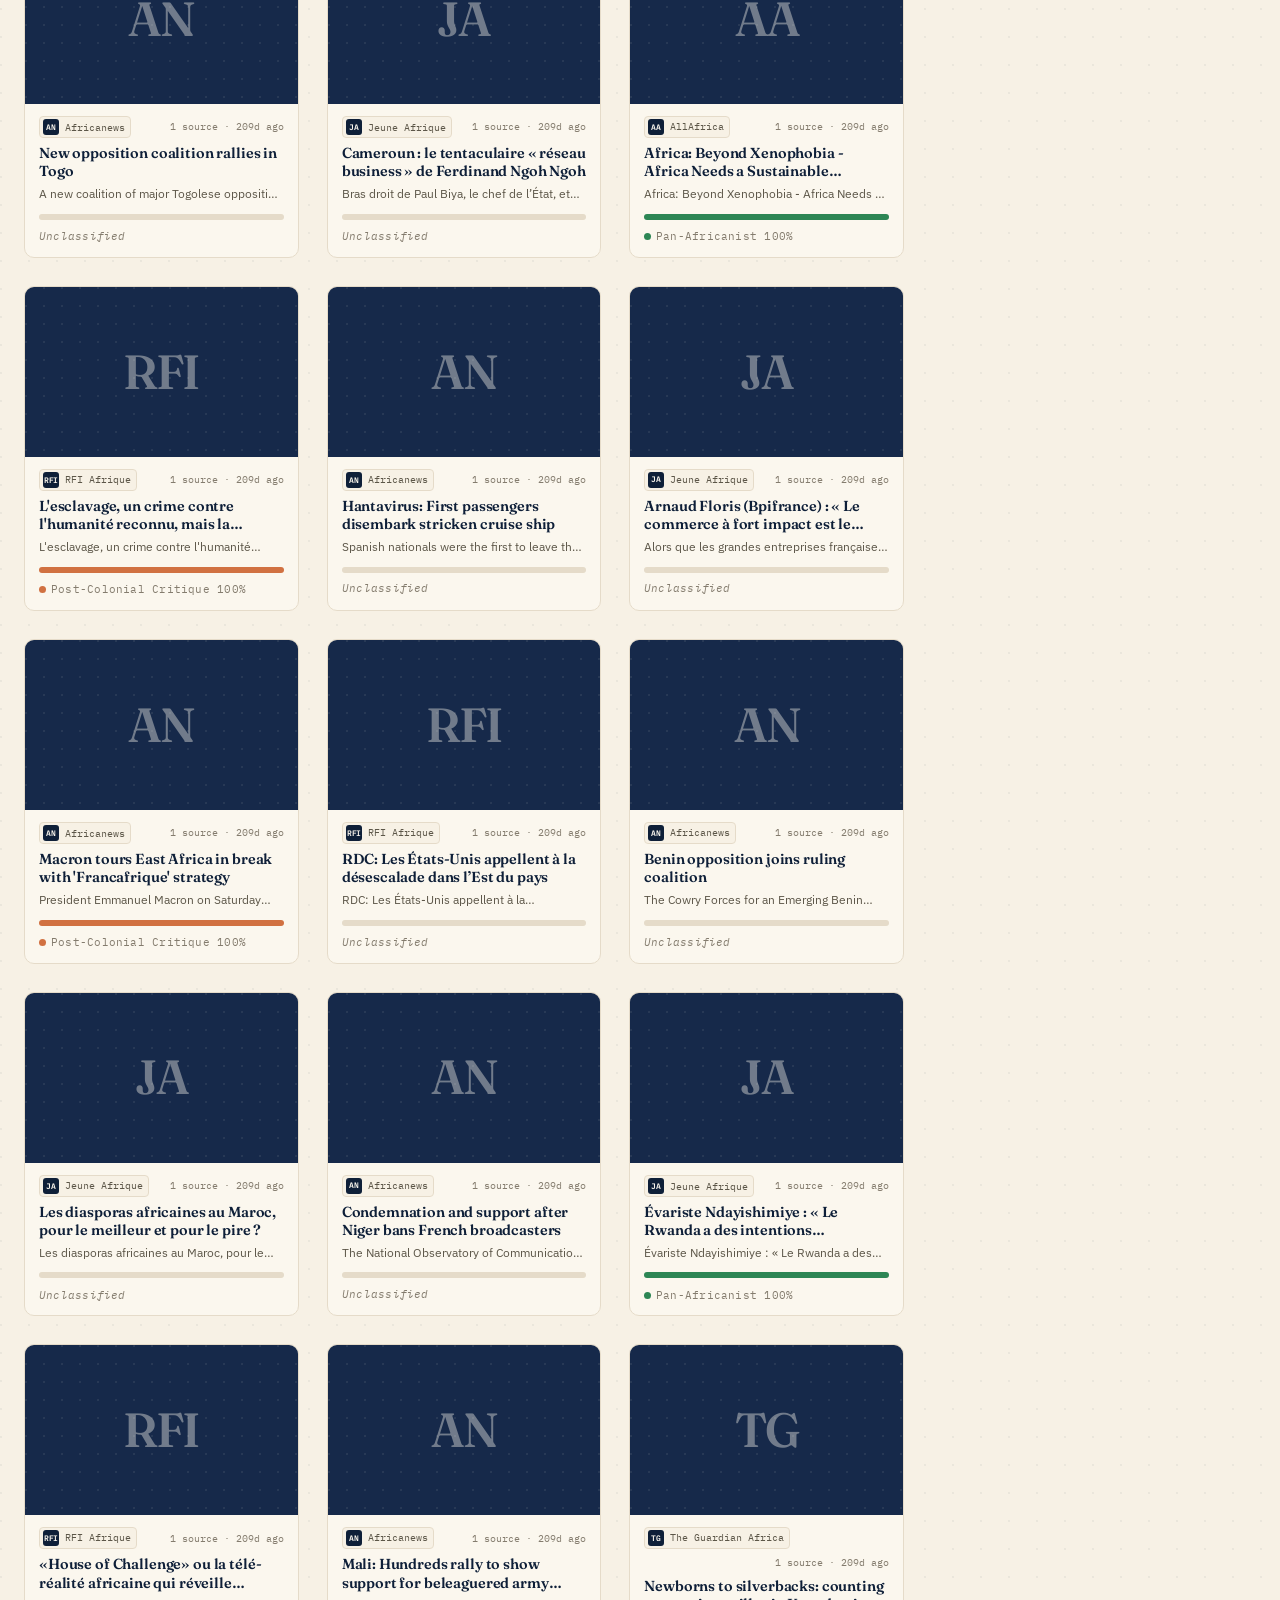
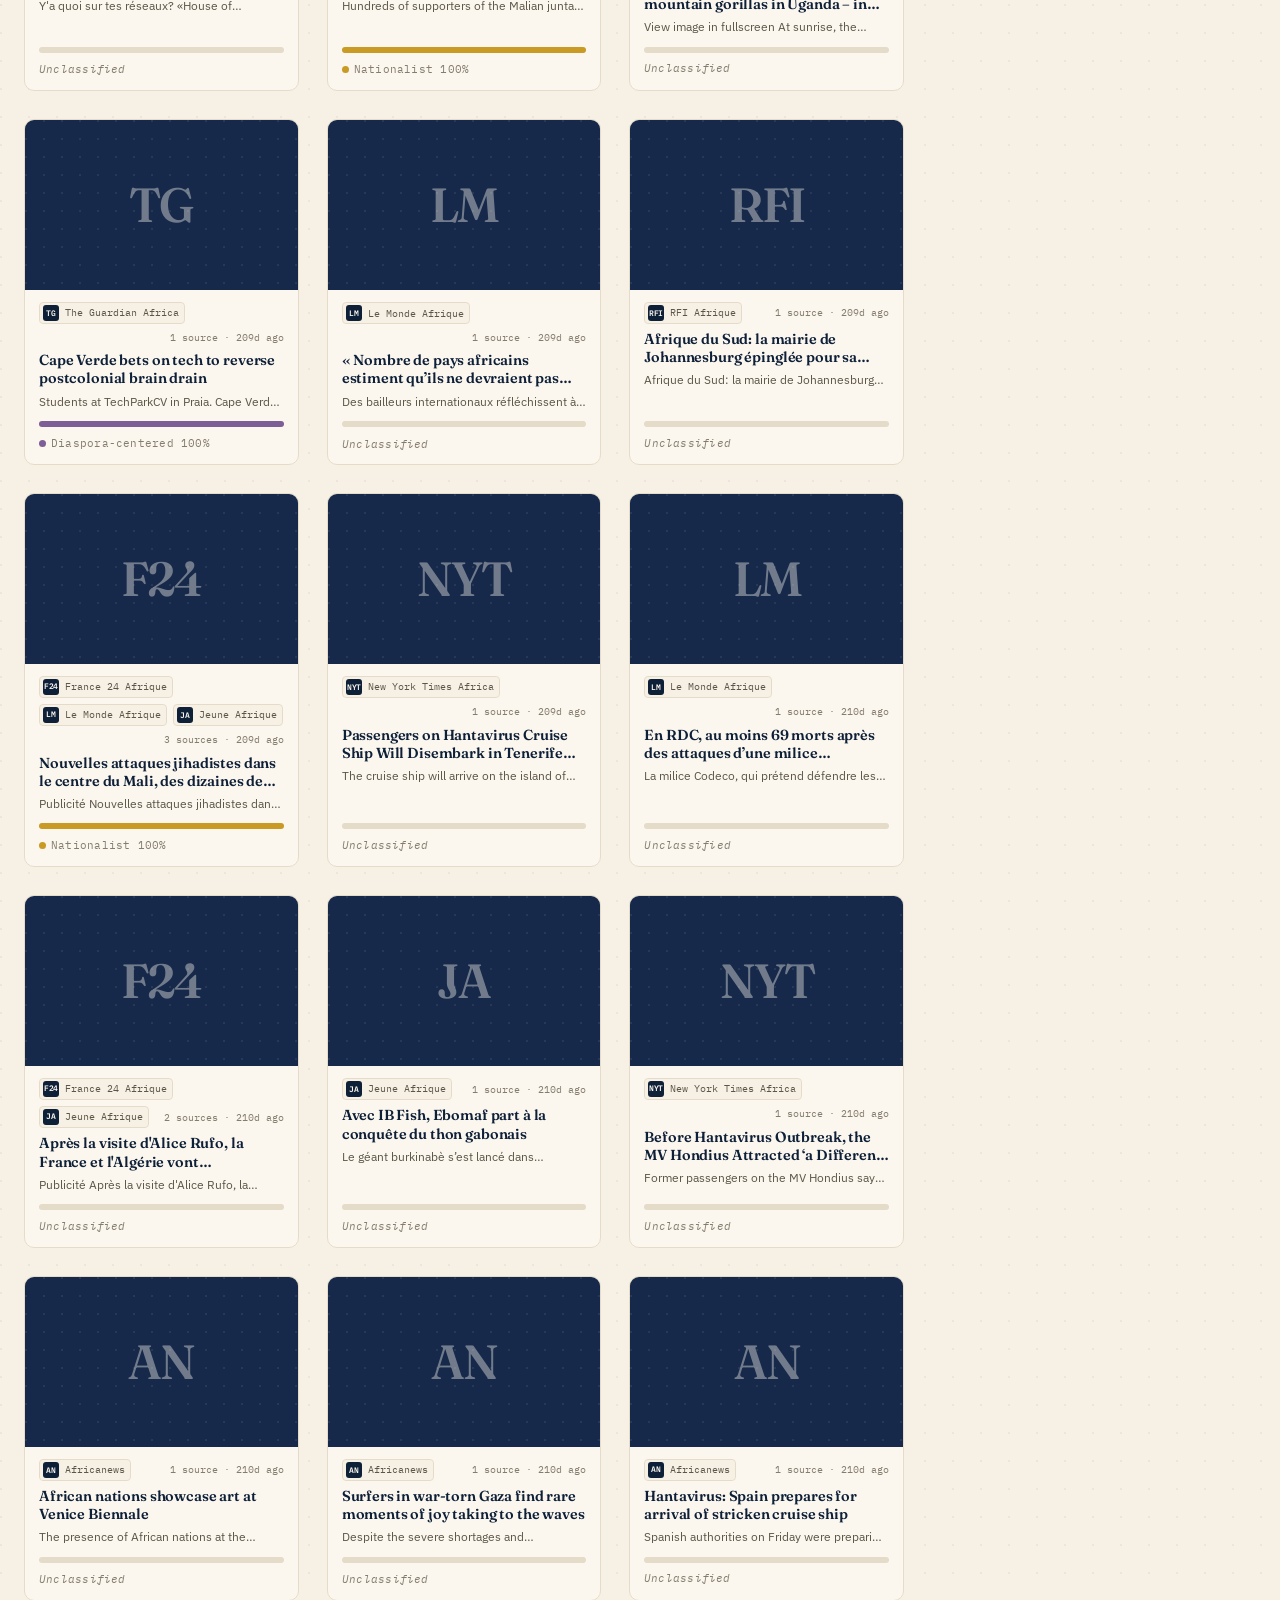
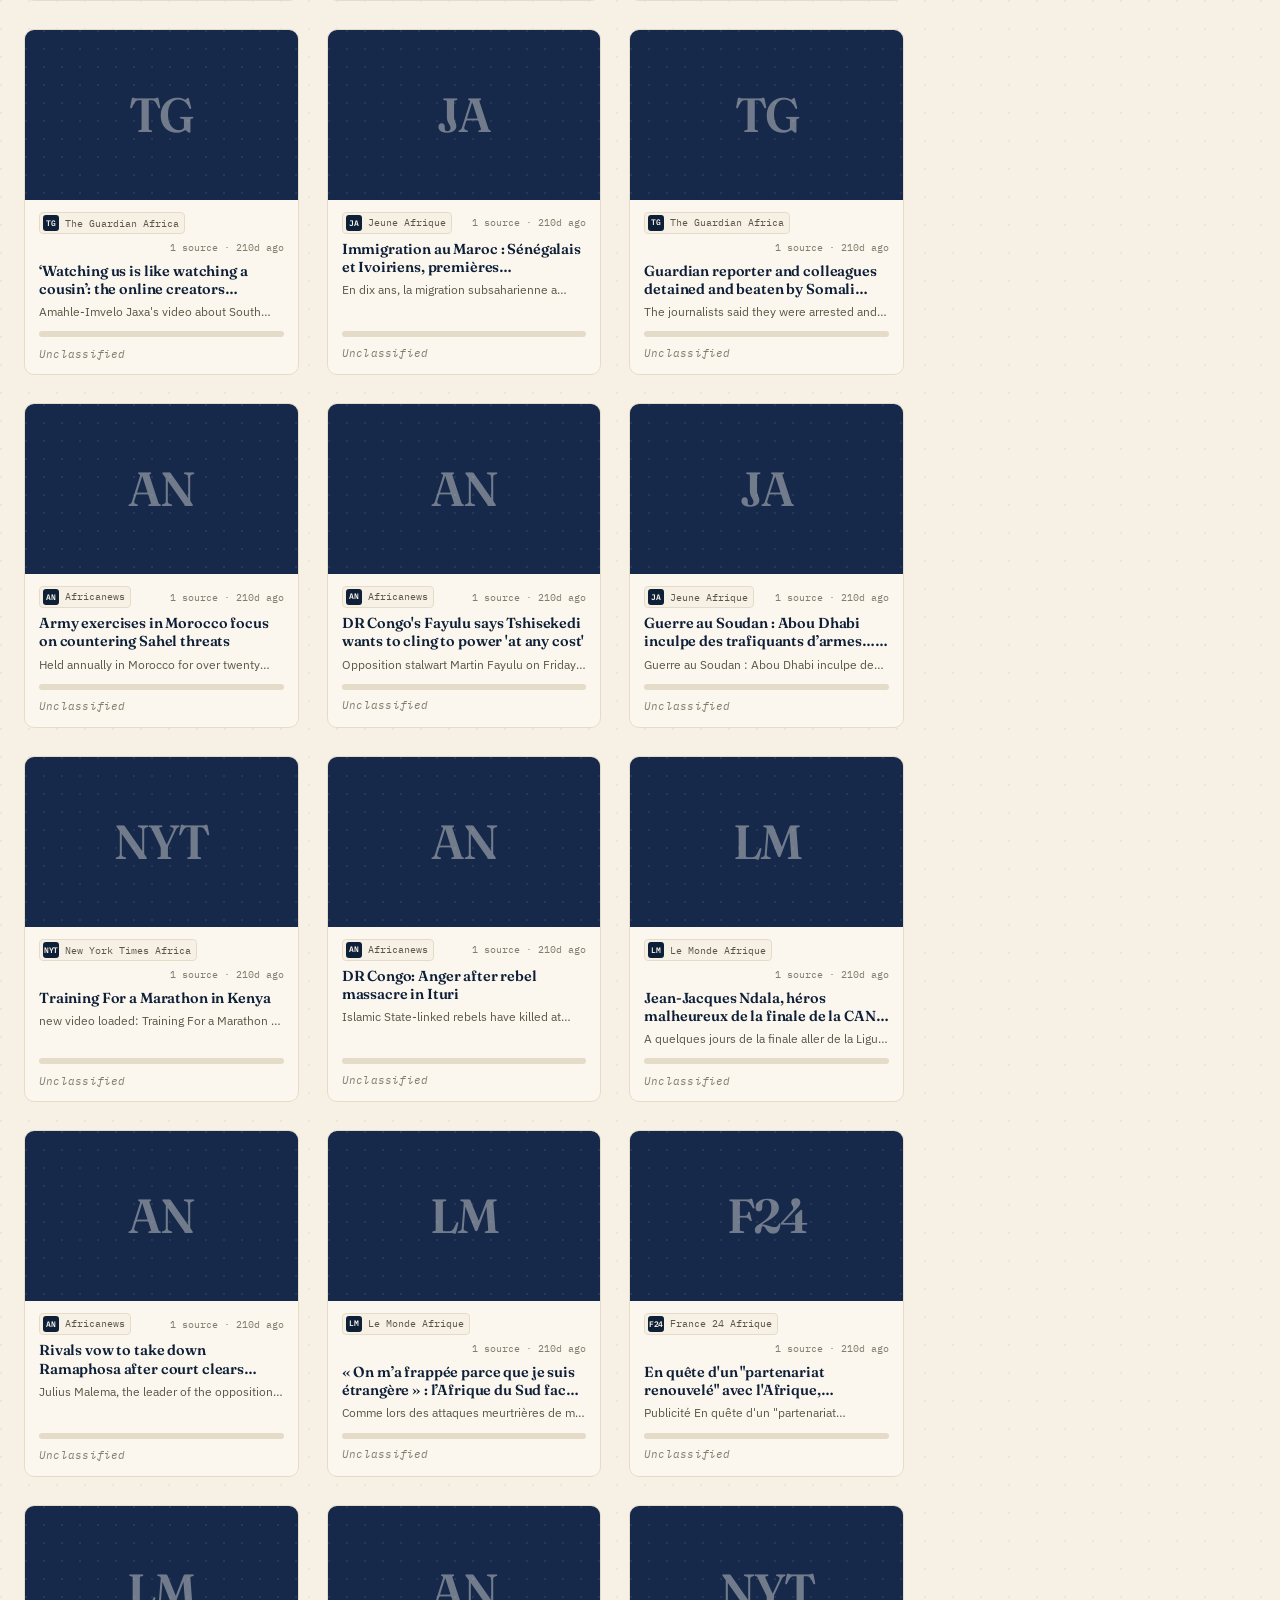
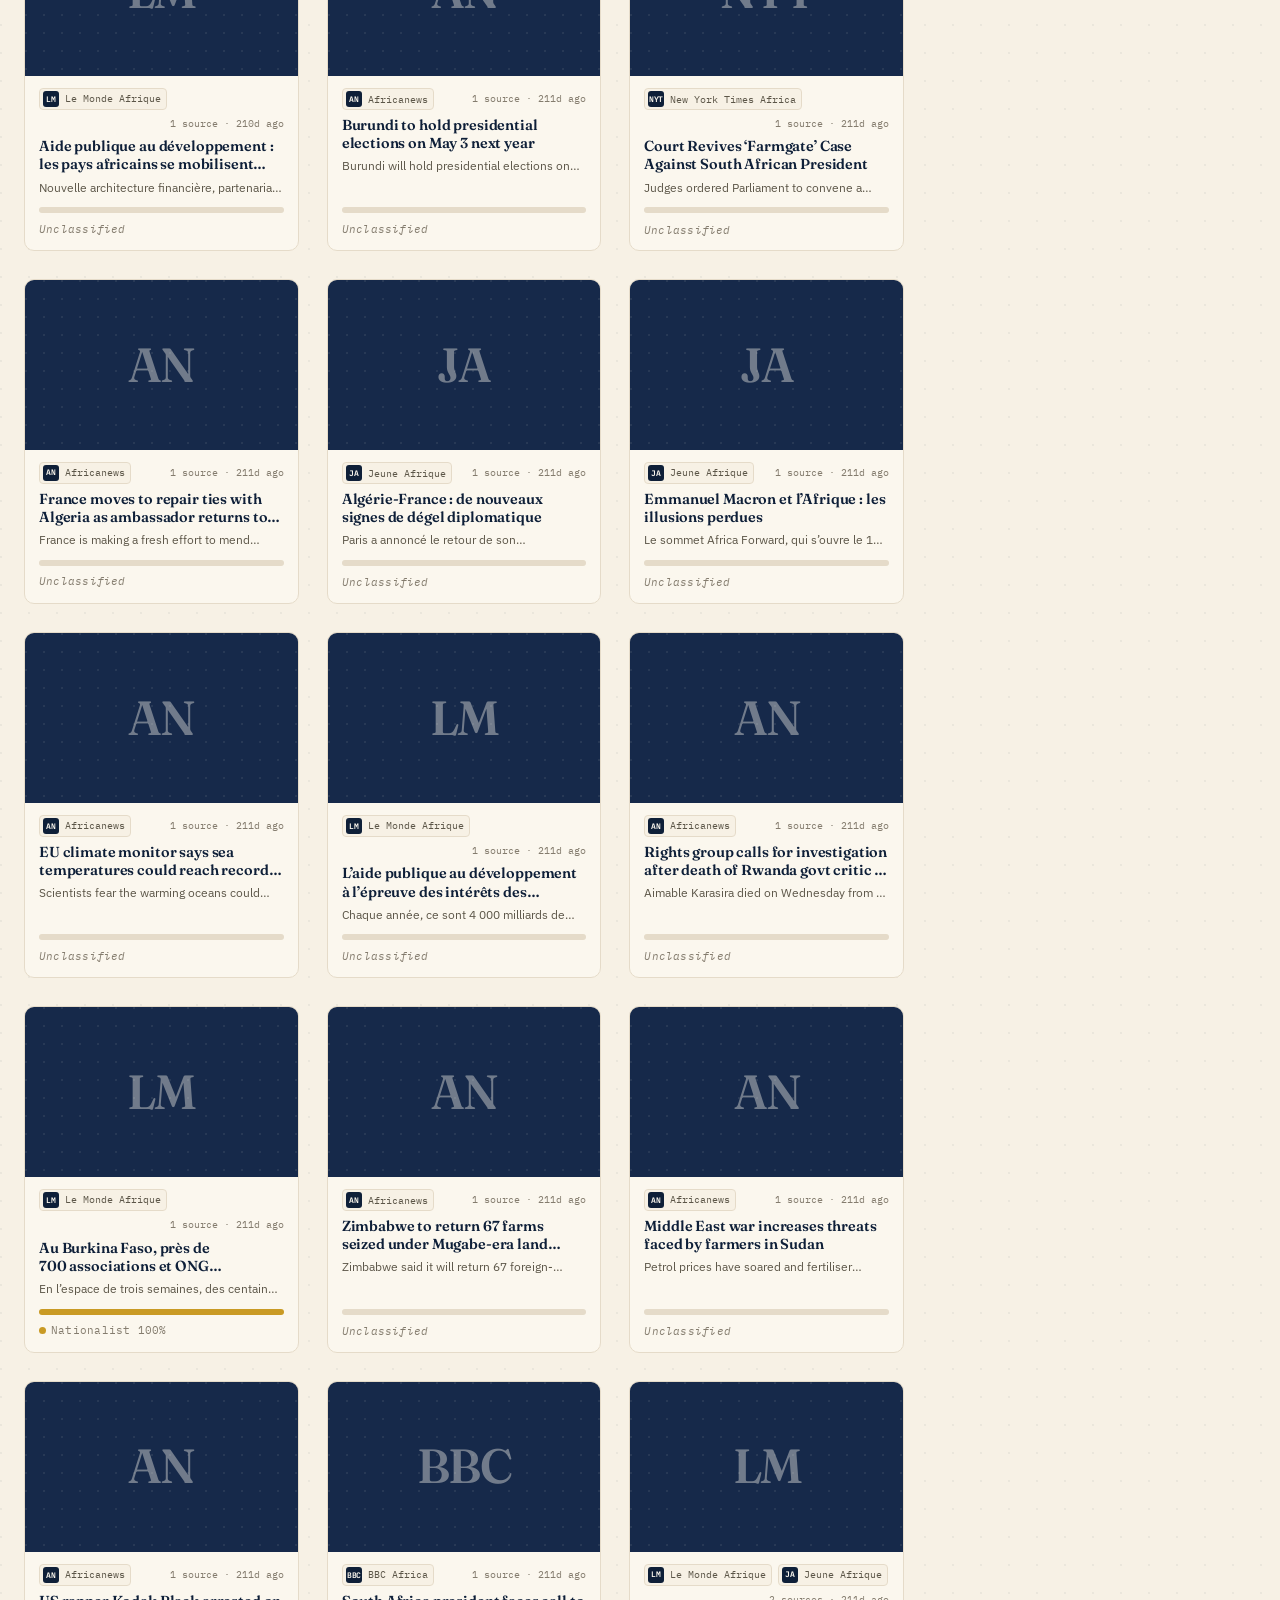
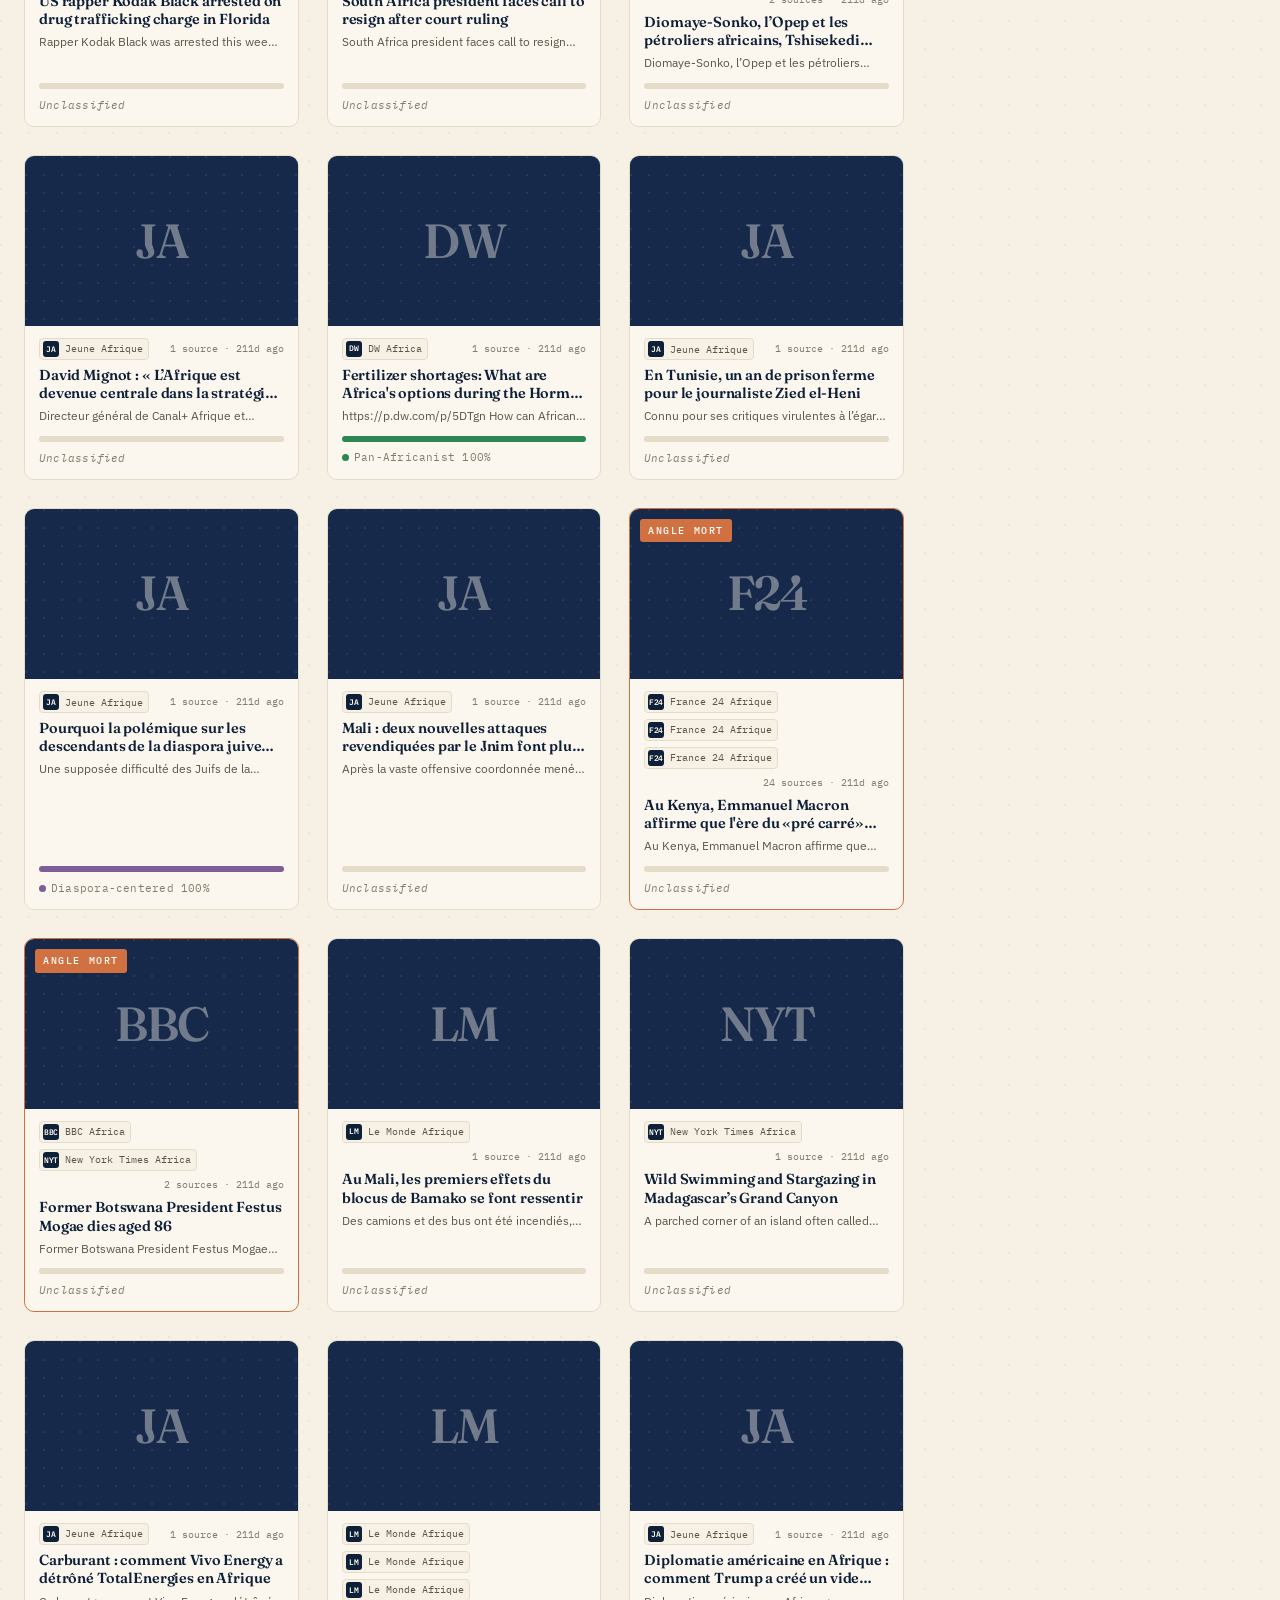
==== commit fcfbe581: "interface change ,  removed top story column on left & resized cards articles & fixed spacing." ====
--- a/frontend/index.html
+++ b/frontend/index.html
@@ -3,7 +3,7 @@
 <head>
   <meta charset="utf-8" />
   <meta name="viewport" content="width=device-width, initial-scale=1" />
-  <title>Wona.news — Intelligence médiatique africaine</title>
+  <title>Wona.news - Intelligence médiatique africaine</title>
   <meta name="description" content="Wona.news est une plateforme d'intelligence médiatique africaine. Aggrégation, analyse et contextualisation de l'actualité du continent et de la diaspora à travers des perspectives africaines." />
 
   <!-- Favicon: navy square with white W, matches the brand mark -->
@@ -91,14 +91,6 @@
           <h2 class="panel-title" data-i18n="perspectives.panelTitle">Perspectives africaines</h2>
         </header>
         <ul class="orientation-legend" id="orientation-legend"></ul>
-      </section>
-
-      <section class="panel">
-        <header class="panel-head">
-          <h2 class="panel-title" data-i18n="briefing.title">Briefing du jour</h2>
-          <span class="panel-date" id="briefing-date"></span>
-        </header>
-        <ol class="briefing-list" id="briefing-list"></ol>
       </section>
     </aside>
 
@@ -188,6 +180,14 @@
         </p>
         <a href="#mission" class="text-link" data-modal-trigger="mission" data-i18n="about.cta">Lire le manifeste</a>
       </section>
+
+      <section class="panel briefing-mobile-only">
+        <header class="panel-head">
+          <h2 class="panel-title" data-i18n="briefing.title">Briefing du jour</h2>
+          <span class="panel-date" id="briefing-date"></span>
+        </header>
+        <ol class="briefing-list" id="briefing-list"></ol>
+      </section>
     </aside>
 
   </main>
@@ -218,14 +218,10 @@
         <h2 class="subscribe-title" data-i18n="subscribe.title">Le briefing Wona, chaque matin.</h2>
         <p class="subscribe-body" data-i18n="subscribe.body">Recevez chaque matin une synthèse de l'actualité africaine, contextualisée et classée par perspective.</p>
       </div>
-      <!--
-        Buttondown embed form. Replace REPLACE_WITH_YOUR_BUTTONDOWN_USERNAME below
-        with your real username after signing up at https://buttondown.com/register
-        Free up to 100 subscribers, no API key needed.
-      -->
+    
       <form
         class="subscribe-form"
-        action="https://buttondown.com/api/emails/embed-subscribe/REPLACE_WITH_YOUR_BUTTONDOWN_USERNAME"
+        action="https://buttondown.com/api/emails/embed-subscribe/wonanews"
         method="post"
         target="popupwindow"
       >
@@ -275,7 +271,7 @@
       <div class="footer-col">
         <h3 data-i18n="footer.contact">Contact</h3>
         <ul>
-          <li><a href="mailto:hello@wona.news">hello@wona.news</a></li>
+          <li><a href="mailto:wonanews@proton.me">wonanews@proton.me</a></li>
           <li><a href="#">Twitter</a></li>
           <li><a href="#">LinkedIn</a></li>
         </ul>
--- a/frontend/assets/styles.css
+++ b/frontend/assets/styles.css
@@ -652,10 +652,13 @@
    ========================================================================= */
 .main-grid {
   display: grid;
-  grid-template-columns: 280px minmax(0, 1fr) 320px;
+  grid-template-columns: minmax(0, 1fr) 320px;
   gap: 32px;
   padding-top: 40px;
   padding-bottom: 80px;
+}
+.main-grid > .col-left {
+  display: none;
 }
 @media (max-width: 1100px) {
   .main-grid {
@@ -1799,12 +1802,22 @@
 }
 
 /* ============================================================================
-   Card layout — minimal overrides for click affordance + smaller image area
-   Cards size naturally to their content. No height cap, no clipping.
-   ========================================================================= */
+   Postcard cards: 3 across, wider than tall, image + title + 1-line summary + bar
+   Briefing panel hidden on desktop, shown on mobile/tablet only.
+   ========================================================================= */
+
+/* Hide today's briefing panel on desktop and tablet */
+@media (min-width: 1101px) {
+  .briefing-mobile-only { display: none !important; }
+}
+
+/* Cards: postcard shape, click-to-modal affordance */
 .story-card {
   cursor: pointer;
   transition: transform 0.18s ease, box-shadow 0.18s ease, border-color 0.18s ease;
+  display: flex !important;
+  flex-direction: column !important;
+  height: 100%;
 }
 .story-card:hover {
   transform: translateY(-2px);
@@ -1815,23 +1828,90 @@
   outline: 2px solid var(--clay-500);
   outline-offset: 2px;
 }
+
+/* Image area: fixed height for consistent postcard tops */
 .story-card .story-media {
-  height: 180px;
-  min-height: 180px;
-  max-height: 180px;
-  overflow: hidden;
-  flex-shrink: 0;
+  height: 170px !important;
+  min-height: 170px !important;
+  max-height: 170px !important;
+  overflow: hidden !important;
+  flex-shrink: 0 !important;
 }
 .story-card .story-media img,
 .story-card .story-media .media-fallback {
-  width: 100%;
-  height: 100%;
-  object-fit: cover;
+  width: 100% !important;
+  height: 100% !important;
+  object-fit: cover !important;
 }
 .story-card .story-media .media-fallback {
   display: grid;
   place-items: center;
 }
+
+/* Body: tight, postcard-style */
+.story-card .story-body {
+  padding: 12px 14px 12px !important;
+  gap: 6px !important;
+  flex: 1 !important;
+  min-height: 0 !important;
+  display: flex !important;
+  flex-direction: column !important;
+}
+
+/* Source meta row: smaller */
+.story-card .story-meta {
+  gap: 6px;
+}
+.story-card .source-pill {
+  font-size: 10px !important;
+  padding: 2px 5px 2px 3px !important;
+}
+.story-card .source-pill-mark {
+  width: 16px;
+  height: 16px;
+  font-size: 8px;
+}
+.story-card .source-count {
+  font-size: 10px;
+}
+
+/* Title: tight 2-line clamp */
+.story-card .story-title {
+  font-size: 14.5px !important;
+  line-height: 1.25 !important;
+  -webkit-line-clamp: 2 !important;
+  display: -webkit-box !important;
+  -webkit-box-orient: vertical !important;
+  overflow: hidden !important;
+  margin: 0 !important;
+}
+
+/* Summary: 1-line as user requested */
+.story-card .story-summary {
+  font-size: 11.5px !important;
+  line-height: 1.35 !important;
+  -webkit-line-clamp: 1 !important;
+  display: -webkit-box !important;
+  -webkit-box-orient: vertical !important;
+  overflow: hidden !important;
+  margin: 0 !important;
+  color: var(--ink-muted);
+}
+
+/* Orientation bar pinned to bottom */
+.story-card .orientation-bar {
+  margin-top: auto !important;
+}
+.story-card .orientation-legend-mini {
+  display: none;
+}
+
+/* On medium screens, briefing panel sits naturally below other right-column items */
+@media (max-width: 1100px) {
+  .briefing-mobile-only { display: block; }
+}
+
+/* Featured card: clickable cursor */
 .featured[data-story-id] {
   cursor: pointer;
 }
@@ -1839,6 +1919,8 @@
   border-color: var(--sand-400, #d8c8a6);
   box-shadow: 0 10px 28px -12px rgba(14, 31, 56, 0.18);
 }
+
+/* Source pills inside cards stay clickable as direct source links */
 .source-pill[data-stop-card] {
   cursor: pointer;
   position: relative;
@@ -1889,4 +1971,22 @@
 @media (max-width: 600px) {
   .story-modal-title { font-size: 20px; }
   .story-modal-summary { font-size: 14.5px; }
+}
+
+/* Colored dot on each orientation filter chip — matches legend + orientation bar */
+.filter-chip {
+  display: inline-flex !important;
+  align-items: center !important;
+  gap: 7px !important;
+}
+.filter-chip-dot {
+  display: inline-block;
+  width: 8px;
+  height: 8px;
+  border-radius: 50%;
+  flex-shrink: 0;
+}
+/* When chip is active (navy bg), keep dot visible with a subtle ring */
+.filter-chip.is-active .filter-chip-dot {
+  box-shadow: 0 0 0 1.5px var(--sand-50);
 }
